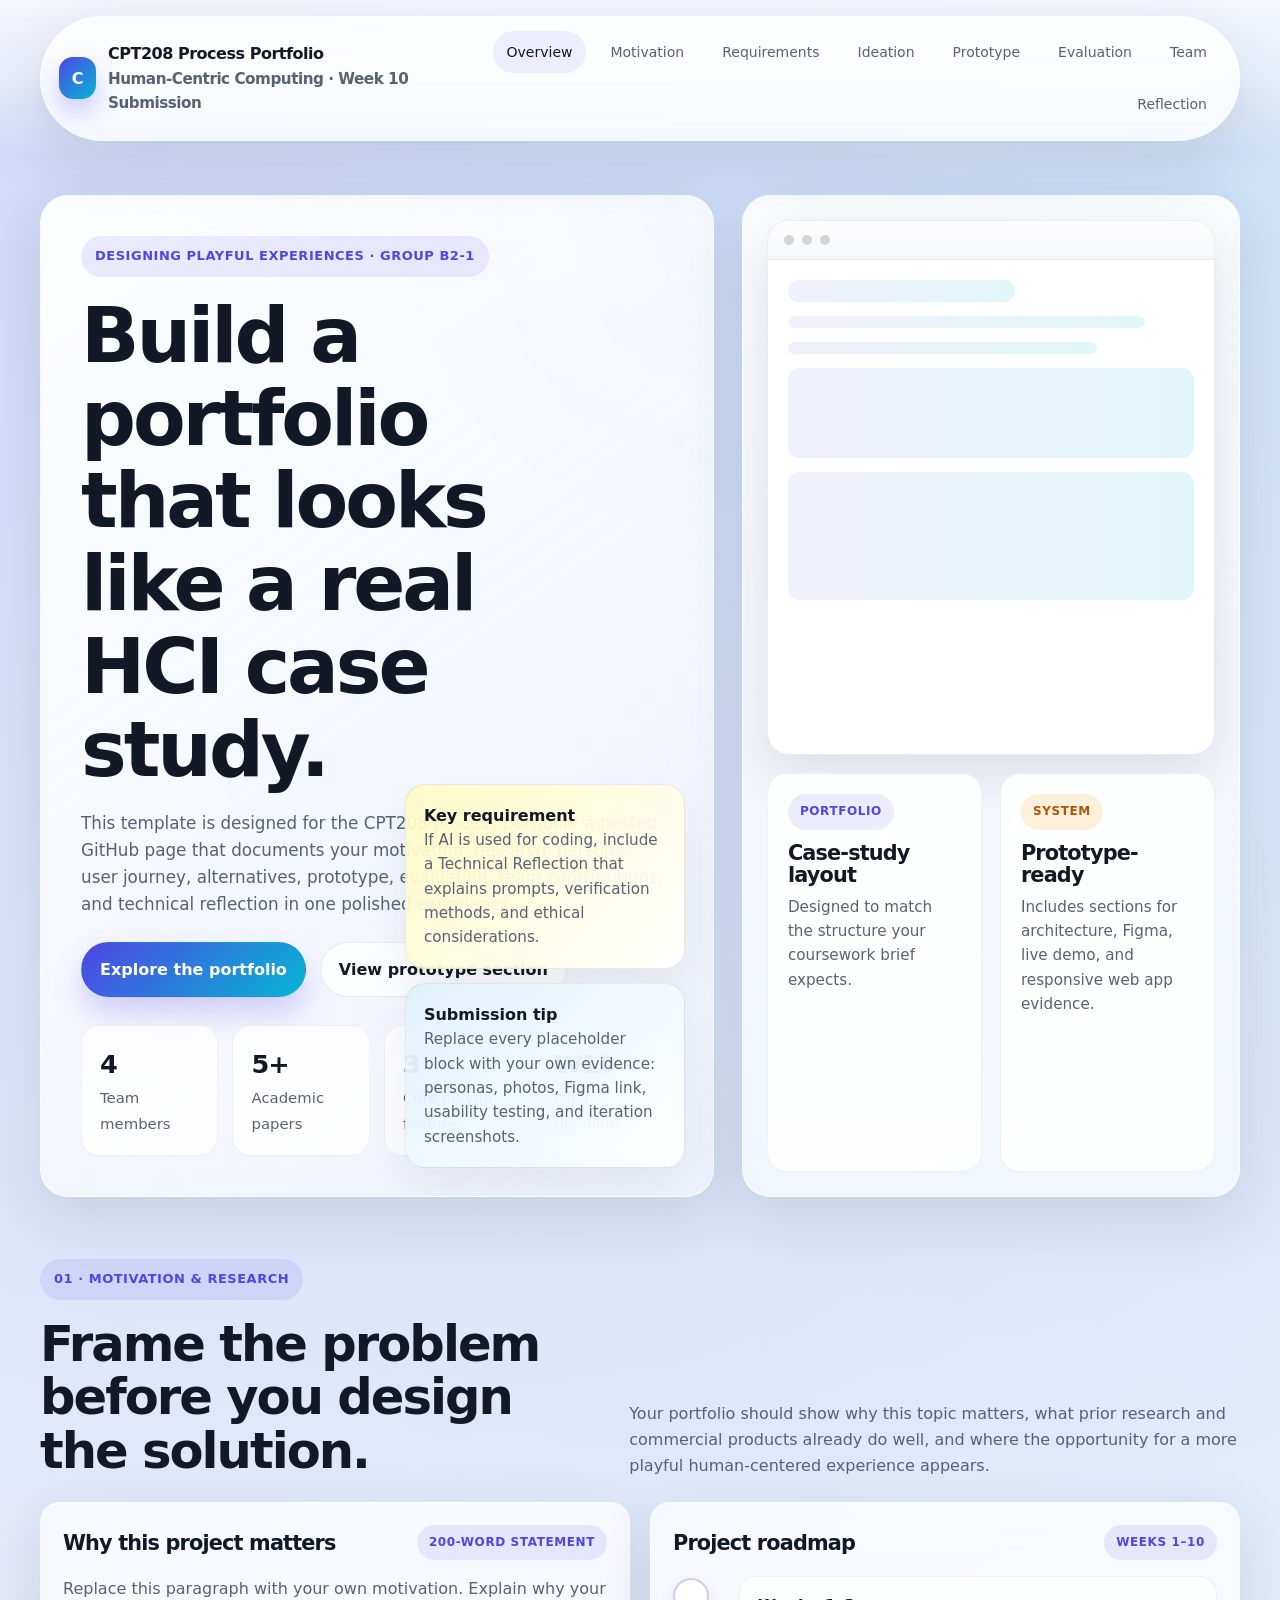
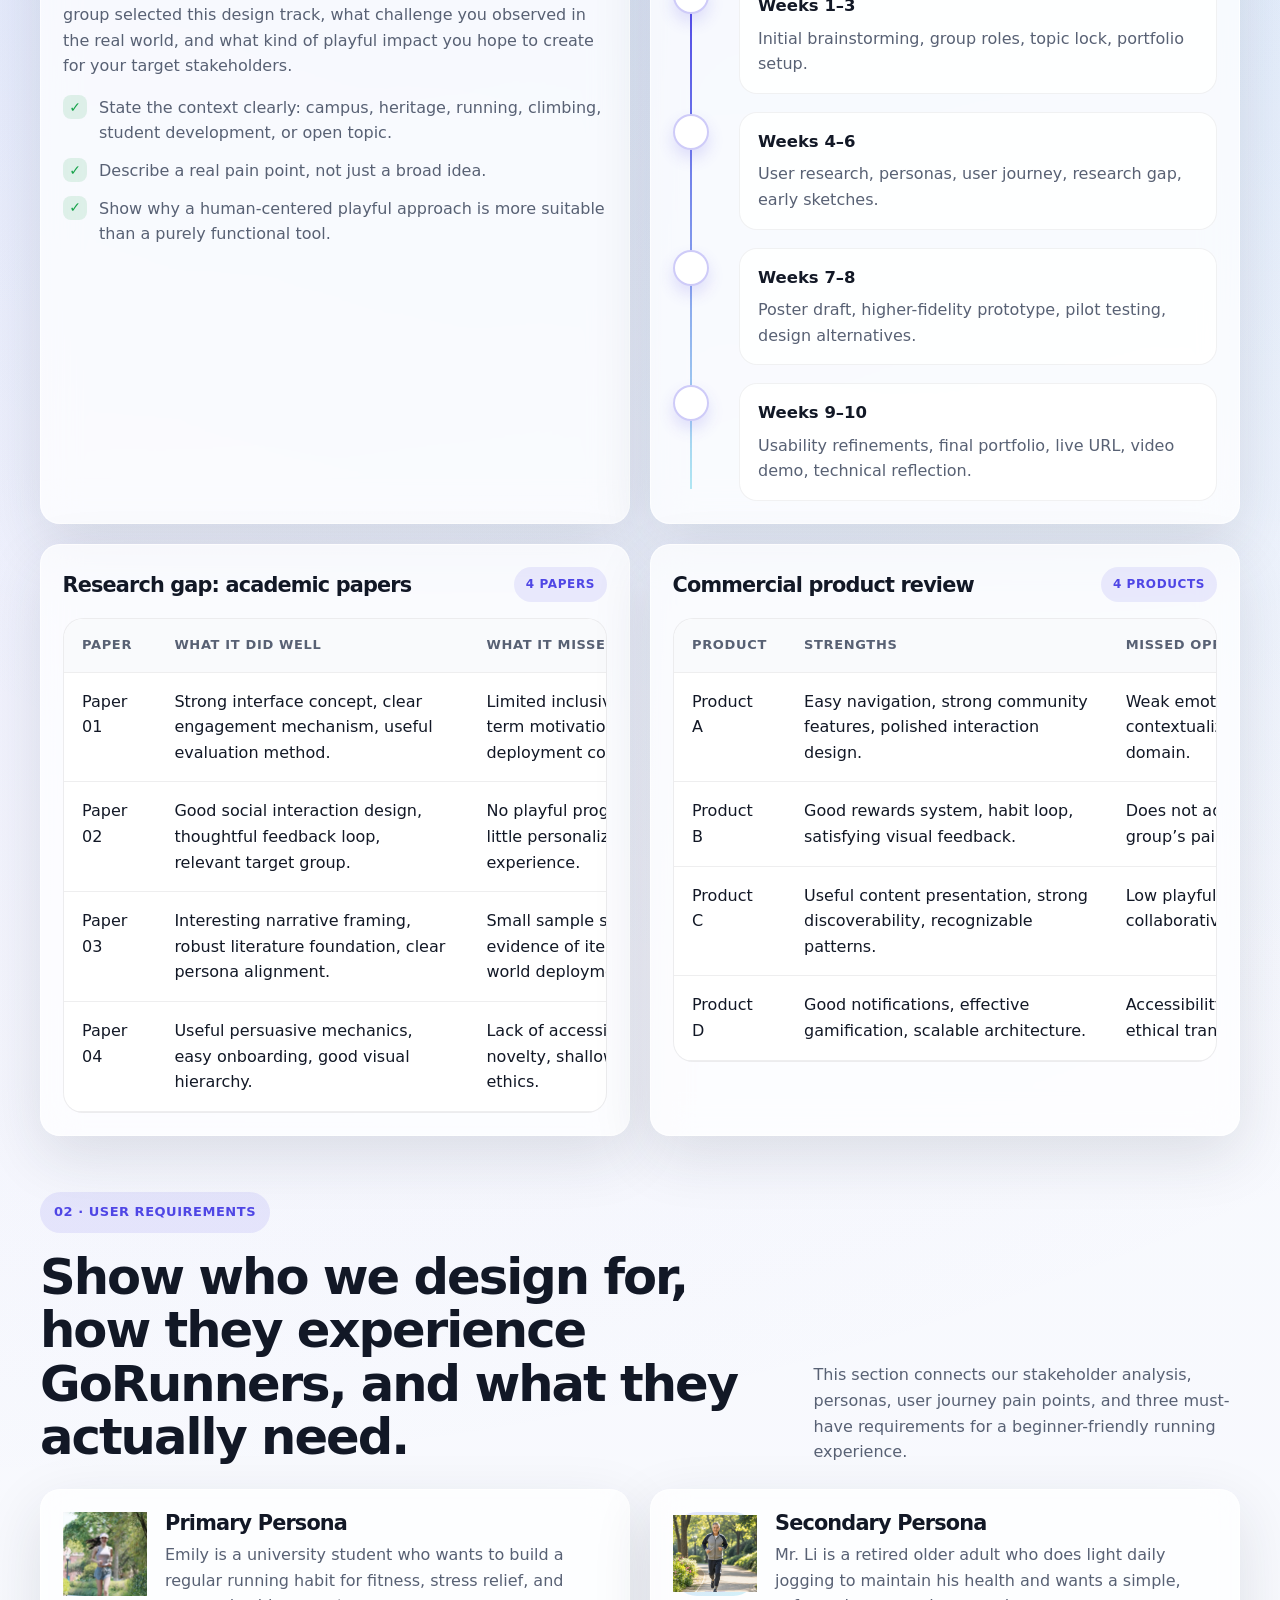
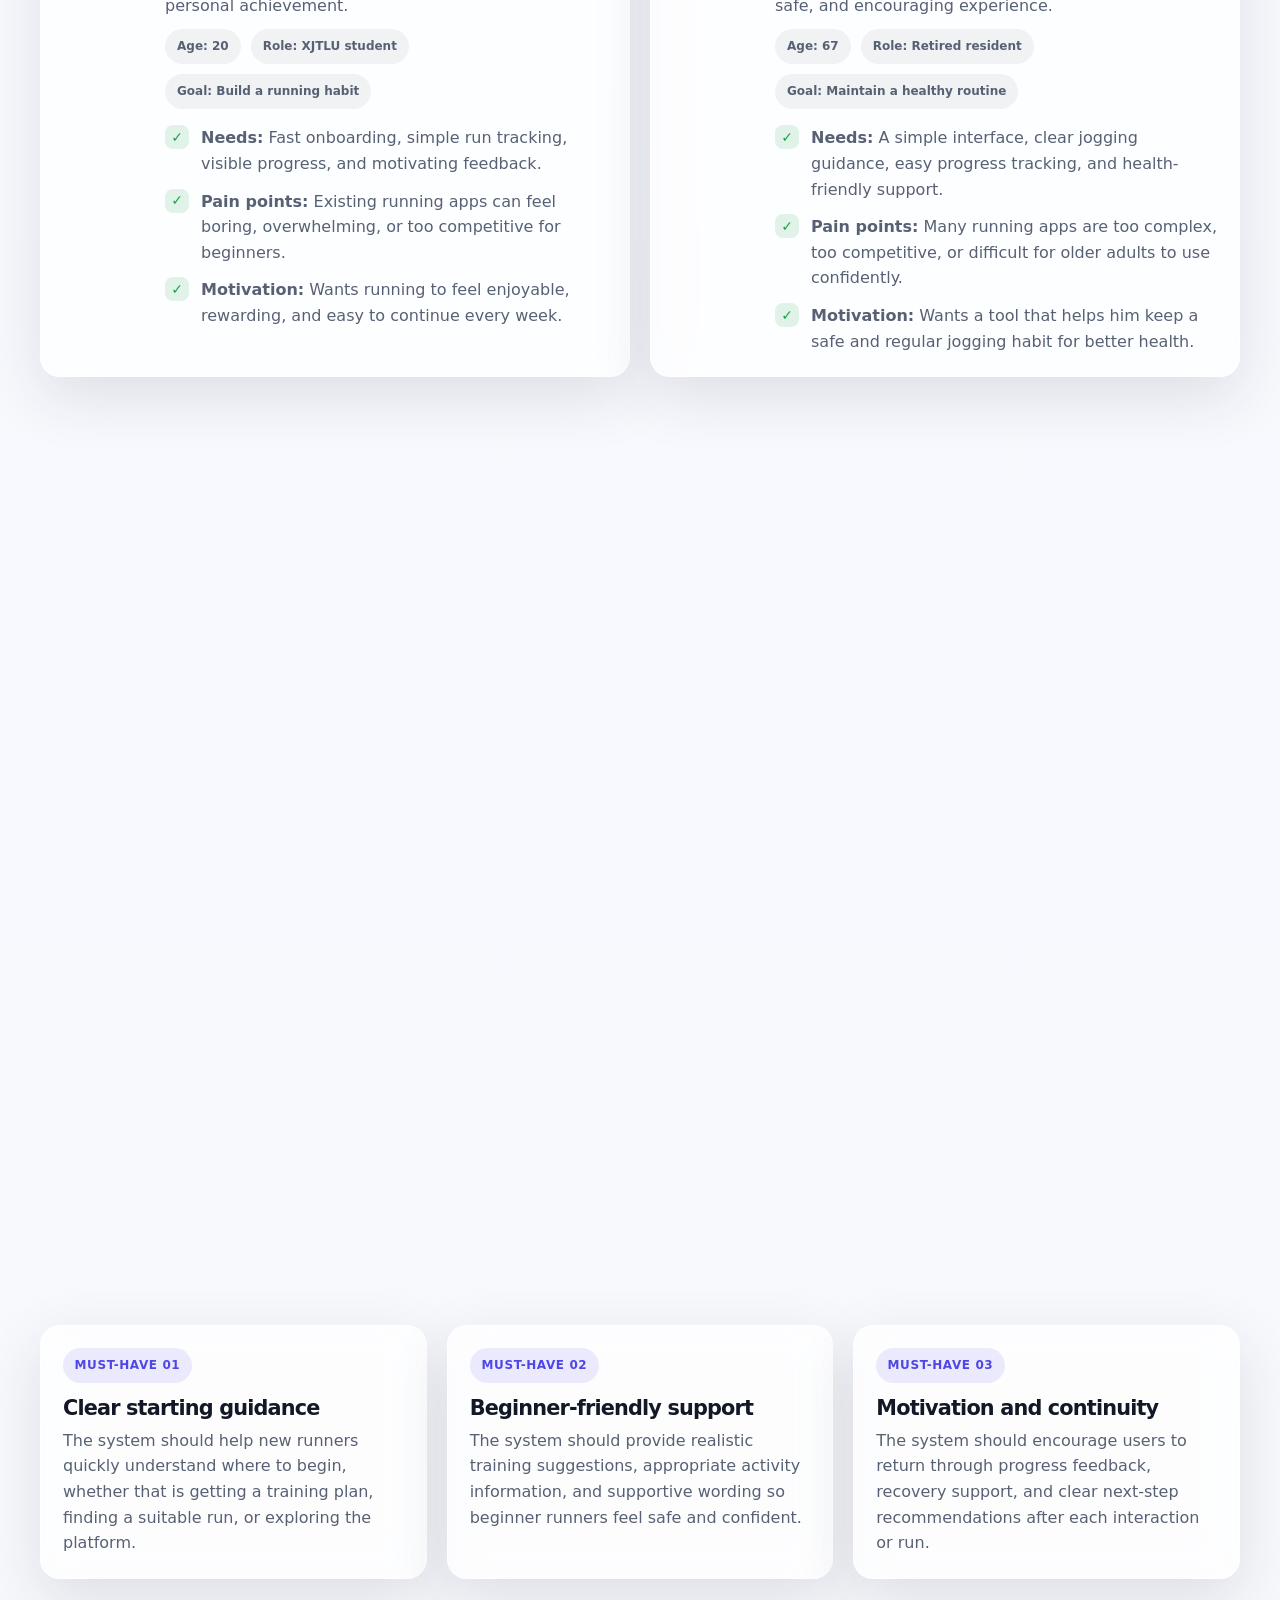
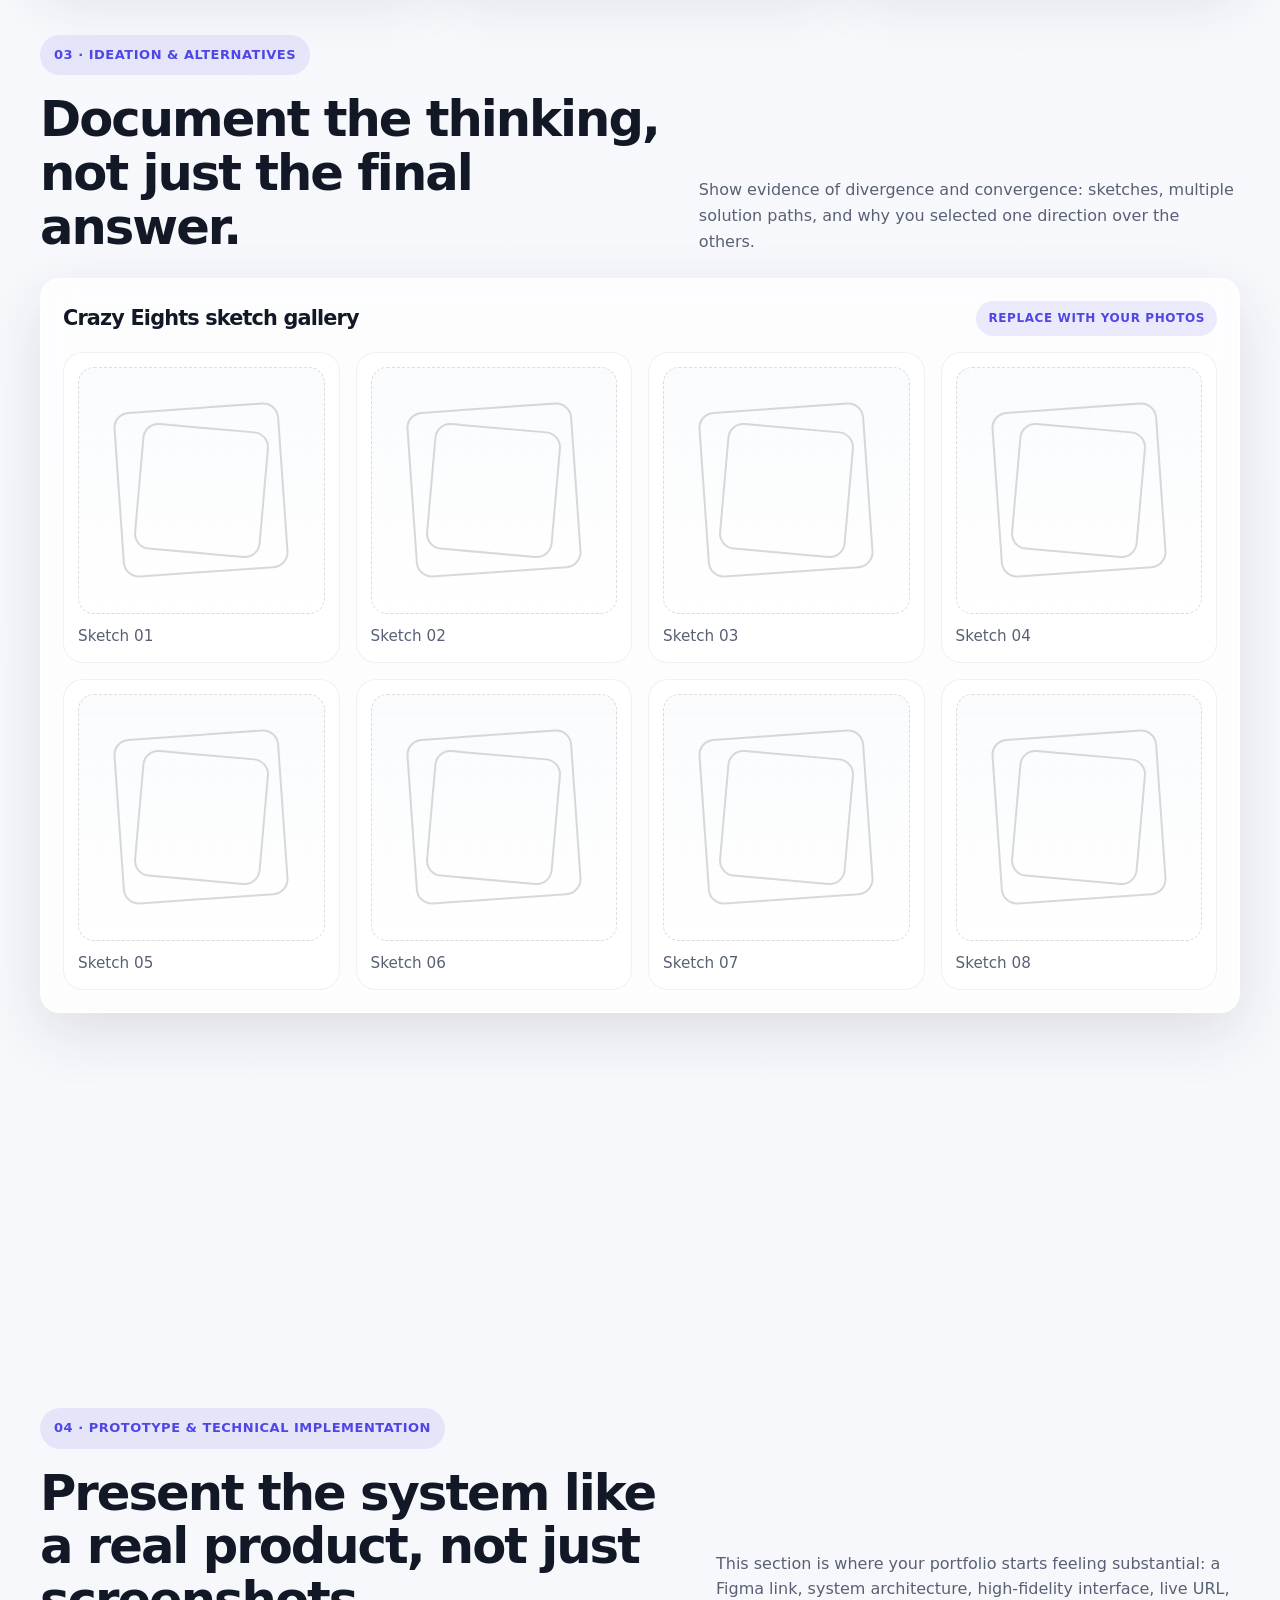
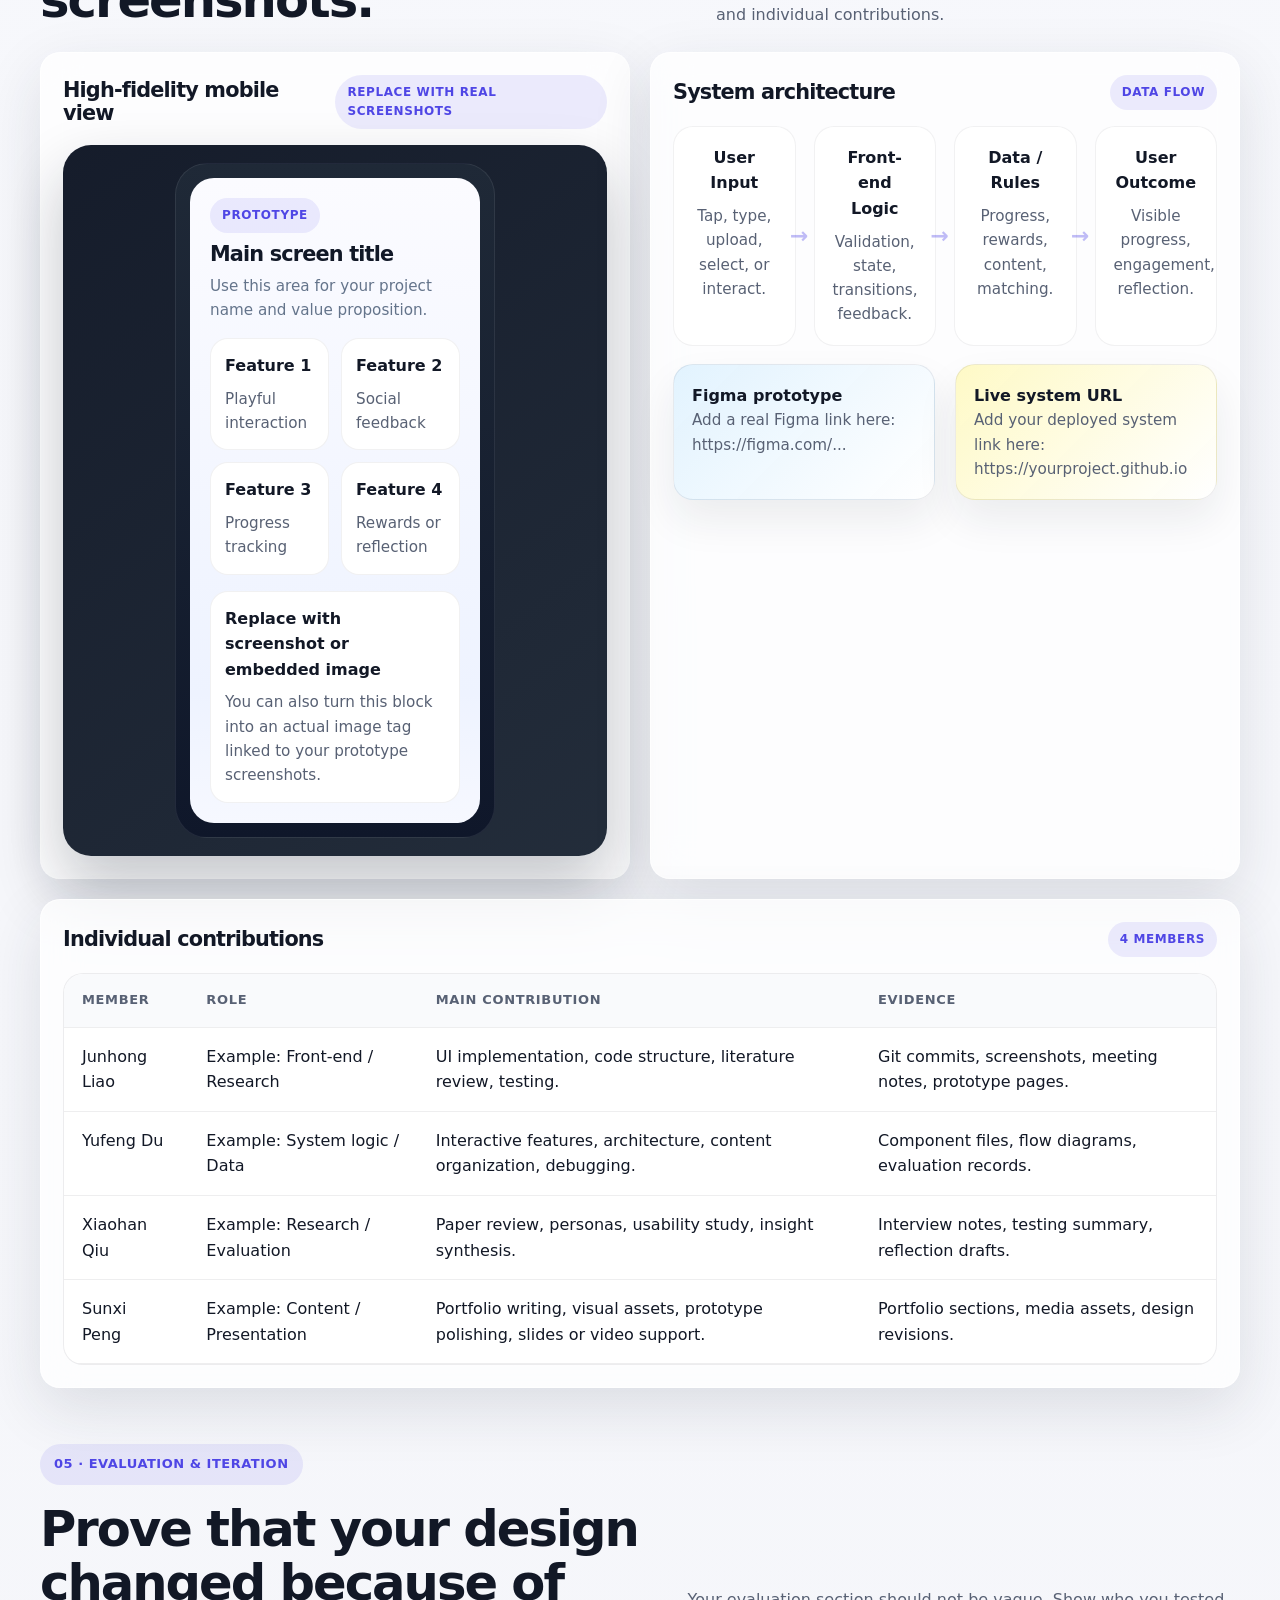
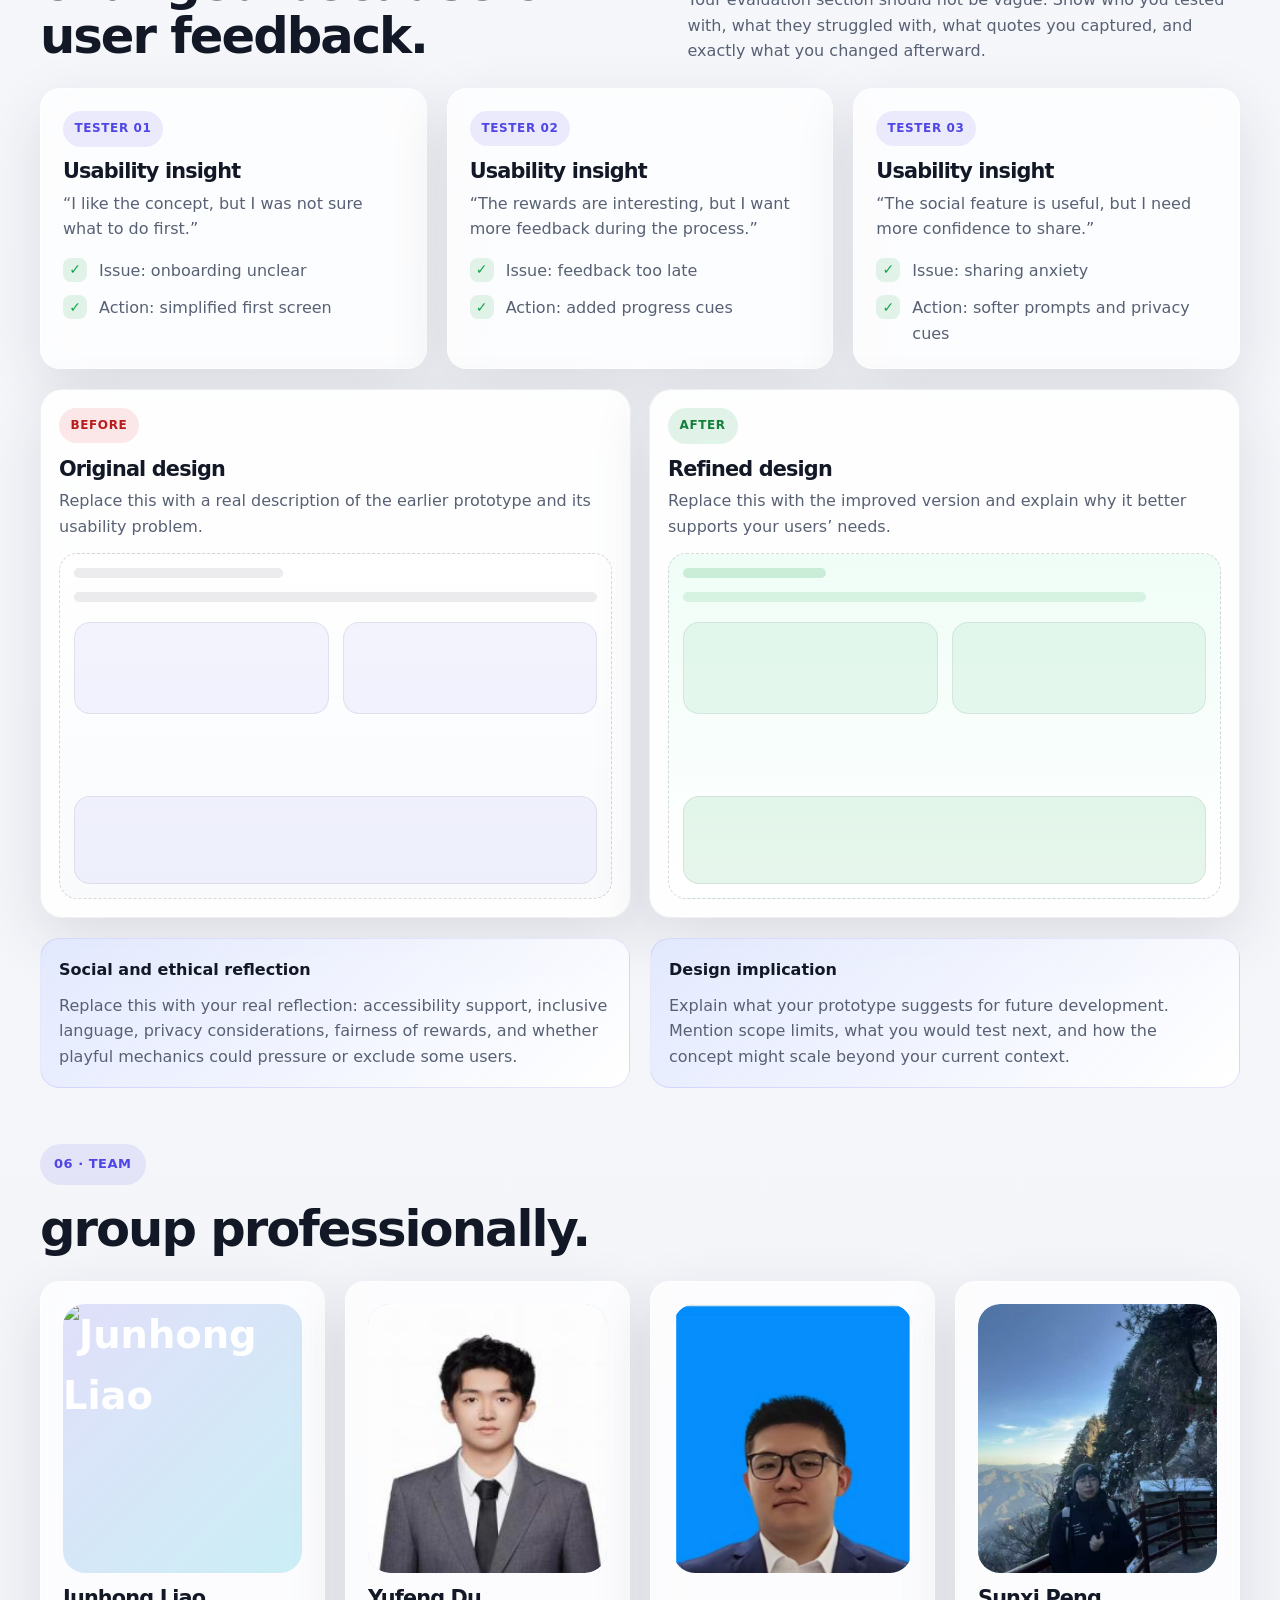
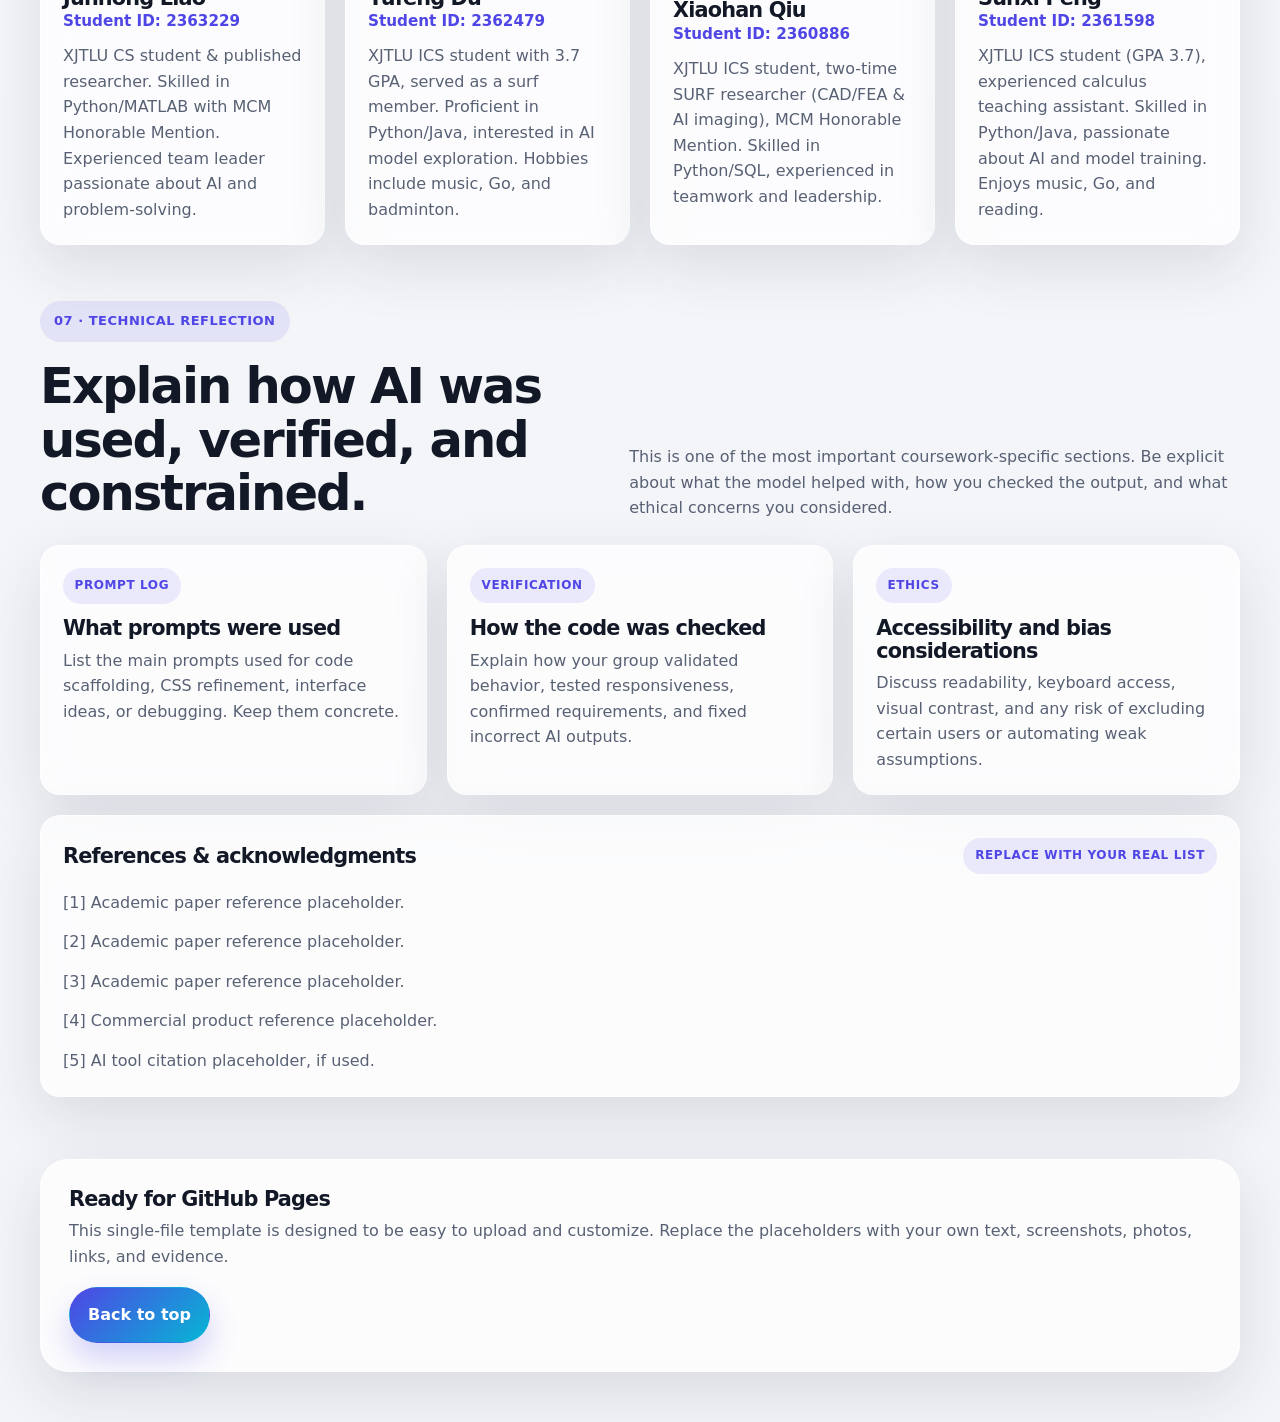
==== index.html @ 1cb2bfcc "Update index.html" ====
<!DOCTYPE html>
<html lang="en">
<head>
  <meta charset="UTF-8" />
  <meta name="viewport" content="width=device-width, initial-scale=1.0" />
  <title>CPT208 Process Portfolio</title>
  <style>
    :root {
      --bg: #f7f8fc;
      --surface: rgba(255,255,255,0.72);
      --surface-strong: rgba(255,255,255,0.92);
      --text: #121826;
      --muted: #586174;
      --line: rgba(18,24,38,0.08);
      --accent: #4f46e5;
      --accent-2: #06b6d4;
      --accent-3: #f59e0b;
      --good: #16a34a;
      --shadow: 0 20px 60px rgba(31,41,55,0.12);
      --radius-xl: 28px;
      --radius-lg: 20px;
      --radius-md: 16px;
      --max: 1200px;
    }

    * { box-sizing: border-box; }
    html { scroll-behavior: smooth; }
    body {
      margin: 0;
      font-family: Inter, ui-sans-serif, system-ui, -apple-system, BlinkMacSystemFont, "Segoe UI", sans-serif;
      color: var(--text);
      background:
        radial-gradient(circle at top left, rgba(79,70,229,0.16), transparent 28%),
        radial-gradient(circle at top right, rgba(6,182,212,0.13), transparent 24%),
        linear-gradient(180deg, #f8faff 0%, #f7f8fc 55%, #f3f4f8 100%);
      line-height: 1.6;
    }

    a { color: inherit; text-decoration: none; }
    img { max-width: 100%; display: block; }

    .container {
      width: min(var(--max), calc(100% - 32px));
      margin: 0 auto;
    }

    .glass {
      background: var(--surface);
      backdrop-filter: blur(18px);
      -webkit-backdrop-filter: blur(18px);
      border: 1px solid rgba(255,255,255,0.6);
      box-shadow: var(--shadow);
    }

    .nav-wrap {
      position: sticky;
      top: 0;
      z-index: 1000;
      padding: 16px 0;
      background: linear-gradient(180deg, rgba(247,248,252,0.92), rgba(247,248,252,0.6), transparent);
      backdrop-filter: blur(10px);
      -webkit-backdrop-filter: blur(10px);
    }

    .nav {
      display: flex;
      align-items: center;
      justify-content: space-between;
      gap: 24px;
      padding: 14px 18px;
      border-radius: 999px;
    }

    .brand {
      display: flex;
      align-items: center;
      gap: 12px;
      font-weight: 800;
      letter-spacing: -0.03em;
    }

    .brand-badge {
      width: 42px;
      height: 42px;
      border-radius: 14px;
      background: linear-gradient(135deg, var(--accent), var(--accent-2));
      color: white;
      display: grid;
      place-items: center;
      font-weight: 800;
      box-shadow: 0 12px 24px rgba(79,70,229,0.28);
    }

    .nav-links {
      display: flex;
      flex-wrap: wrap;
      gap: 10px;
      justify-content: flex-end;
    }

    .nav-links a {
      font-size: 14px;
      color: var(--muted);
      padding: 10px 14px;
      border-radius: 999px;
      transition: 0.25s ease;
    }

    .nav-links a:hover,
    .nav-links a.active {
      color: var(--text);
      background: rgba(79,70,229,0.08);
    }

    .hero {
      padding: 38px 0 34px;
    }

    .hero-grid {
      display: grid;
      grid-template-columns: 1.15fr 0.85fr;
      gap: 28px;
      align-items: stretch;
    }

    .hero-card, .hero-side {
      border-radius: var(--radius-xl);
      overflow: hidden;
      position: relative;
    }

    .hero-card {
      padding: 40px;
      min-height: 600px;
      background:
        linear-gradient(145deg, rgba(255,255,255,0.94), rgba(247,248,255,0.74)),
        radial-gradient(circle at top right, rgba(79,70,229,0.14), transparent 30%);
    }

    .eyebrow {
      display: inline-flex;
      align-items: center;
      gap: 10px;
      font-size: 13px;
      font-weight: 700;
      letter-spacing: 0.04em;
      text-transform: uppercase;
      color: var(--accent);
      padding: 10px 14px;
      border-radius: 999px;
      background: rgba(79,70,229,0.1);
      margin-bottom: 18px;
    }

    h1, h2, h3, h4 { line-height: 1.08; letter-spacing: -0.04em; margin: 0; }
    h1 { font-size: clamp(2.9rem, 6vw, 5.1rem); max-width: 10ch; }
    h2 { font-size: clamp(2rem, 4vw, 3.1rem); }
    h3 { font-size: 1.3rem; }
    p { margin: 0; color: var(--muted); }

    .hero-sub {
      margin-top: 18px;
      max-width: 60ch;
      font-size: 1.05rem;
    }

    .hero-actions {
      margin-top: 24px;
      display: flex;
      flex-wrap: wrap;
      gap: 14px;
    }

    .btn {
      display: inline-flex;
      align-items: center;
      justify-content: center;
      gap: 10px;
      padding: 14px 18px;
      border-radius: 999px;
      font-weight: 700;
      transition: transform .25s ease, box-shadow .25s ease, background .25s ease;
      border: 1px solid transparent;
    }

    .btn-primary {
      color: white;
      background: linear-gradient(135deg, var(--accent), var(--accent-2));
      box-shadow: 0 16px 30px rgba(79,70,229,0.24);
    }

    .btn-secondary {
      color: var(--text);
      background: rgba(255,255,255,0.72);
      border-color: rgba(18,24,38,0.08);
    }

    .btn:hover { transform: translateY(-2px); }

    .hero-stats {
      margin-top: 28px;
      display: grid;
      grid-template-columns: repeat(4, minmax(0, 1fr));
      gap: 14px;
    }

    .stat {
      padding: 18px;
      border-radius: 18px;
      background: rgba(255,255,255,0.82);
      border: 1px solid rgba(18,24,38,0.06);
    }

    .stat strong {
      display: block;
      font-size: 1.6rem;
      color: var(--text);
      letter-spacing: -0.04em;
    }

    .stat span {
      color: var(--muted);
      font-size: 0.93rem;
    }

    .floating-notes {
      position: absolute;
      inset: auto 28px 28px auto;
      display: grid;
      gap: 14px;
      width: min(280px, 52%);
    }

    .note {
      padding: 18px;
      border-radius: 20px;
      border: 1px solid rgba(18,24,38,0.08);
      background: rgba(255,255,255,0.92);
      box-shadow: 0 20px 40px rgba(31,41,55,0.08);
    }

    .note.kpi { background: linear-gradient(135deg, rgba(254,249,195,0.95), rgba(255,255,255,0.96)); }
    .note.ai { background: linear-gradient(135deg, rgba(224,242,254,0.95), rgba(255,255,255,0.96)); }

    .hero-side {
      padding: 24px;
      display: grid;
      gap: 18px;
      background: linear-gradient(180deg, rgba(255,255,255,0.88), rgba(255,255,255,0.64));
    }

    .mock-window {
      border-radius: 22px;
      border: 1px solid rgba(18,24,38,0.08);
      background: white;
      box-shadow: 0 20px 50px rgba(31,41,55,0.12);
      overflow: hidden;
    }

    .mock-top {
      display: flex;
      align-items: center;
      gap: 8px;
      padding: 14px 16px;
      border-bottom: 1px solid var(--line);
      background: linear-gradient(180deg, #fefefe, #f6f7fb);
    }

    .dot {
      width: 10px;
      height: 10px;
      border-radius: 50%;
      background: #d1d5db;
    }

    .mock-body {
      padding: 20px;
      display: grid;
      gap: 14px;
    }

    .skeleton-title,
    .skeleton-line,
    .skeleton-box {
      background: linear-gradient(90deg, rgba(79,70,229,0.08), rgba(6,182,212,0.12), rgba(79,70,229,0.08));
      background-size: 200% 100%;
      animation: shimmer 3.2s linear infinite;
      border-radius: 12px;
    }

    .skeleton-title { height: 22px; width: 56%; }
    .skeleton-line { height: 12px; }
    .skeleton-box { height: 90px; }

    @keyframes shimmer {
      0% { background-position: 200% 0; }
      100% { background-position: -200% 0; }
    }

    .hero-mini-grid {
      display: grid;
      grid-template-columns: repeat(2, 1fr);
      gap: 18px;
    }

    .mini-panel {
      padding: 20px;
      border-radius: 20px;
      background: rgba(255,255,255,0.9);
      border: 1px solid rgba(18,24,38,0.06);
    }

    section {
      padding: 28px 0;
    }

    .section-head {
      display: flex;
      align-items: end;
      justify-content: space-between;
      gap: 18px;
      margin-bottom: 24px;
    }

    .section-head p { max-width: 60ch; }

    .grid-2, .grid-3, .grid-4 {
      display: grid;
      gap: 20px;
    }

    .grid-2 { grid-template-columns: repeat(2, minmax(0, 1fr)); }
    .grid-3 { grid-template-columns: repeat(3, minmax(0, 1fr)); }
    .grid-4 { grid-template-columns: repeat(4, minmax(0, 1fr)); }

    .card {
      padding: 22px;
      border-radius: var(--radius-lg);
      border: 1px solid rgba(255,255,255,0.68);
      min-height: 100%;
      transition: transform .25s ease, box-shadow .25s ease;
    }

    .card:hover { transform: translateY(-4px); box-shadow: 0 24px 50px rgba(31,41,55,0.12); }

    .card-top {
      display: flex;
      align-items: center;
      justify-content: space-between;
      gap: 12px;
      margin-bottom: 16px;
    }

    .chip {
      display: inline-flex;
      align-items: center;
      gap: 8px;
      padding: 8px 12px;
      border-radius: 999px;
      background: rgba(79,70,229,0.1);
      color: var(--accent);
      font-size: 12px;
      font-weight: 800;
      text-transform: uppercase;
      letter-spacing: 0.05em;
    }

    .list {
      display: grid;
      gap: 12px;
      padding: 0;
      margin: 16px 0 0;
      list-style: none;
    }

    .list li {
      display: grid;
      grid-template-columns: 24px 1fr;
      gap: 12px;
      align-items: start;
      color: var(--muted);
    }

    .check {
      width: 24px;
      height: 24px;
      border-radius: 8px;
      display: grid;
      place-items: center;
      background: rgba(22,163,74,0.12);
      color: var(--good);
      font-weight: 900;
      font-size: 14px;
    }

    .timeline {
      position: relative;
      display: grid;
      gap: 18px;
    }

    .timeline::before {
      content: "";
      position: absolute;
      left: 17px;
      top: 12px;
      bottom: 12px;
      width: 2px;
      background: linear-gradient(180deg, var(--accent), rgba(6,182,212,0.3));
    }

    .timeline-item {
      position: relative;
      display: grid;
      grid-template-columns: 48px 1fr;
      gap: 18px;
      align-items: start;
    }

    .timeline-dot {
      width: 36px;
      height: 36px;
      margin-top: 2px;
      border-radius: 50%;
      background: white;
      border: 2px solid rgba(79,70,229,0.28);
      box-shadow: 0 8px 16px rgba(79,70,229,0.16);
    }

    .phase {
      padding: 16px 18px;
      border-radius: 18px;
      background: rgba(255,255,255,0.85);
      border: 1px solid rgba(18,24,38,0.06);
    }

    .phase strong {
      display: block;
      margin-bottom: 6px;
      font-size: 1.03rem;
    }

    .comparison-table {
      overflow: auto;
      border-radius: 20px;
      border: 1px solid rgba(18,24,38,0.08);
      background: rgba(255,255,255,0.84);
    }

    table {
      width: 100%;
      border-collapse: collapse;
      min-width: 720px;
    }

    th, td {
      padding: 16px 18px;
      text-align: left;
      border-bottom: 1px solid rgba(18,24,38,0.07);
      vertical-align: top;
    }

    th {
      font-size: 13px;
      text-transform: uppercase;
      letter-spacing: 0.05em;
      color: var(--muted);
      background: rgba(248,250,252,0.85);
    }

    .persona {
      display: grid;
      grid-template-columns: 84px 1fr;
      gap: 18px;
      align-items: start;
    }

    .avatar {
      width: 84px;
      height: 84px;
      border-radius: 24px;
      background: linear-gradient(135deg, rgba(79,70,229,0.14), rgba(6,182,212,0.18));
      display: grid;
      place-items: center;
      font-size: 1.8rem;
      font-weight: 800;
      color: var(--accent);
    }

    .persona-meta {
      display: flex;
      flex-wrap: wrap;
      gap: 10px;
      margin-top: 10px;
    }

    .tag {
      padding: 8px 12px;
      border-radius: 999px;
      font-size: 12px;
      font-weight: 700;
      color: var(--muted);
      background: rgba(18,24,38,0.05);
    }

    .journey {
      display: grid;
      grid-template-columns: repeat(5, minmax(0, 1fr));
      gap: 16px;
    }

    .journey-step {
      position: relative;
      padding: 18px;
      border-radius: 20px;
      background: rgba(255,255,255,0.9);
      border: 1px solid rgba(18,24,38,0.06);
      min-height: 200px;
    }

    .journey-step::after {
      content: "→";
      position: absolute;
      top: 18px;
      right: -12px;
      color: rgba(79,70,229,0.32);
      font-size: 26px;
      font-weight: 900;
    }

    .journey-step:last-child::after { display: none; }

    .pain {
      margin-top: 12px;
      padding: 12px;
      border-radius: 14px;
      background: rgba(245,158,11,0.1);
      color: #9a6700;
      font-size: 0.93rem;
    }

    .gallery {
      display: grid;
      grid-template-columns: repeat(4, minmax(0, 1fr));
      gap: 16px;
    }

    .gallery-card {
      padding: 14px;
      border-radius: 20px;
      background: rgba(255,255,255,0.92);
      border: 1px solid rgba(18,24,38,0.06);
      overflow: hidden;
    }

    .sketch {
      aspect-ratio: 1 / 1;
      border-radius: 16px;
      background:
        linear-gradient(180deg, rgba(248,250,252,0.75), rgba(255,255,255,0.92)),
        repeating-linear-gradient(0deg, transparent 0 18px, rgba(18,24,38,0.03) 18px 19px),
        repeating-linear-gradient(90deg, transparent 0 18px, rgba(18,24,38,0.03) 18px 19px);
      border: 1px dashed rgba(18,24,38,0.14);
      position: relative;
      overflow: hidden;
    }

    .sketch::before, .sketch::after {
      content: "";
      position: absolute;
      inset: 16% 16%;
      border: 2px solid rgba(18,24,38,0.16);
      border-radius: 16px;
      transform: rotate(-4deg);
    }

    .sketch::after {
      inset: 24% 24%;
      transform: rotate(5deg);
    }

    .proto-frame {
      border-radius: 28px;
      padding: 18px;
      background: linear-gradient(145deg, rgba(17,24,39,0.98), rgba(31,41,55,0.98));
      box-shadow: 0 28px 60px rgba(17,24,39,0.24);
    }

    .phone {
      width: min(320px, 100%);
      margin: 0 auto;
      border-radius: 32px;
      padding: 14px;
      background: linear-gradient(180deg, #1f2937, #0f172a);
      border: 1px solid rgba(255,255,255,0.08);
    }

    .phone-screen {
      min-height: 560px;
      border-radius: 24px;
      padding: 20px;
      background: linear-gradient(180deg, #fbfbff, #eef3ff 80%, #f6f8ff);
      display: grid;
      gap: 16px;
    }

    .feature-grid {
      display: grid;
      grid-template-columns: repeat(2, 1fr);
      gap: 12px;
    }

    .feature-block {
      padding: 14px;
      border-radius: 18px;
      background: white;
      border: 1px solid rgba(18,24,38,0.06);
      min-height: 100px;
    }

    .architecture {
      display: grid;
      grid-template-columns: repeat(4, minmax(0, 1fr));
      gap: 18px;
      align-items: stretch;
    }

    .arch-node {
      padding: 18px;
      border-radius: 20px;
      background: rgba(255,255,255,0.9);
      border: 1px solid rgba(18,24,38,0.06);
      position: relative;
      text-align: center;
    }

    .arch-node:not(:last-child)::after {
      content: "→";
      position: absolute;
      top: 50%;
      right: -14px;
      transform: translateY(-50%);
      font-size: 22px;
      color: rgba(79,70,229,0.36);
      font-weight: 900;
    }

    .quote {
      padding: 18px;
      border-radius: 20px;
      background: linear-gradient(135deg, rgba(224,231,255,0.85), rgba(255,255,255,0.95));
      border: 1px solid rgba(79,70,229,0.12);
    }

    .before-after {
      display: grid;
      grid-template-columns: repeat(2, minmax(0, 1fr));
      gap: 18px;
    }

    .ba-panel {
      padding: 18px;
      border-radius: 22px;
      background: rgba(255,255,255,0.9);
      border: 1px solid rgba(18,24,38,0.06);
    }

    .wire {
      aspect-ratio: 16 / 10;
      border-radius: 18px;
      border: 1px dashed rgba(18,24,38,0.16);
      background: linear-gradient(180deg, rgba(255,255,255,0.85), rgba(248,250,252,0.98));
      position: relative;
      overflow: hidden;
      margin-top: 14px;
    }

    .wire .bar { position: absolute; left: 14px; right: 14px; height: 10px; border-radius: 999px; background: rgba(18,24,38,0.08); }
    .wire .bar:nth-child(1) { top: 14px; width: 38%; }
    .wire .bar:nth-child(2) { top: 38px; width: calc(100% - 28px); }
    .wire .box { position: absolute; border-radius: 16px; border: 1px solid rgba(18,24,38,0.08); background: rgba(79,70,229,0.06); }
    .wire .box.a { left: 14px; top: 68px; width: calc(50% - 21px); height: 92px; }
    .wire .box.b { right: 14px; top: 68px; width: calc(50% - 21px); height: 92px; }
    .wire .box.c { left: 14px; right: 14px; bottom: 14px; height: 88px; }

    .team-card {
      display: grid;
      gap: 14px;
    }

    .team-photo {
      aspect-ratio: 4 / 4.5;
      border-radius: 22px;
      overflow: hidden;
      background: linear-gradient(135deg, rgba(79,70,229,0.16), rgba(6,182,212,0.2));
      display: grid;
      place-items: center;
      font-size: 2.4rem;
      font-weight: 800;
      color: white;
    }

    .role {
      font-weight: 700;
      color: var(--accent);
      font-size: 0.95rem;
    }

    .footer {
      padding: 34px 0 50px;
    }

    .footer-card {
      padding: 28px;
      border-radius: 28px;
      display: flex;
      justify-content: space-between;
      gap: 18px;
      align-items: center;
      flex-wrap: wrap;
    }

    .refs {
      display: grid;
      gap: 14px;
    }

    .muted { color: var(--muted); }
    .small { font-size: 0.95rem; }

    .reveal {
      opacity: 0;
      transform: translateY(24px);
      transition: opacity .7s ease, transform .7s ease;
    }

    .reveal.visible {
      opacity: 1;
      transform: translateY(0);
    }

    @media (max-width: 1100px) {
      .hero-grid,
      .grid-4,
      .gallery,
      .journey,
      .architecture {
        grid-template-columns: repeat(2, minmax(0, 1fr));
      }

      .hero-card { min-height: auto; }
      .floating-notes { position: static; width: 100%; margin-top: 22px; }
    }

    @media (max-width: 900px) {
      .nav { border-radius: 28px; }
      .nav, .section-head, .hero-grid, .grid-2, .grid-3, .grid-4, .hero-mini-grid,
      .before-after, .architecture, .journey, .gallery {
        grid-template-columns: 1fr;
      }

      .nav {
        display: grid;
        gap: 14px;
      }

      .nav-links { justify-content: flex-start; }
      .hero-card, .hero-side { padding: 22px; }
      .hero-stats { grid-template-columns: repeat(2, minmax(0, 1fr)); }
      .section-head { align-items: start; }
      .persona { grid-template-columns: 1fr; }
      .journey-step::after, .arch-node::after { display: none !important; }
    }

    @media (max-width: 640px) {
      .container { width: min(var(--max), calc(100% - 20px)); }
      .hero-card { padding: 20px; }
      .hero-stats { grid-template-columns: 1fr; }
      h1 { max-width: 100%; }
      .btn { width: 100%; }
    }
  </style>
</head>
<body>
  <div class="nav-wrap">
    <div class="container">
      <nav class="nav glass">
        <div class="brand">
          <div class="brand-badge">C</div>
          <div>
            <div>CPT208 Process Portfolio</div>
            <div class="muted small">Human-Centric Computing · Week 10 Submission</div>
          </div>
        </div>
        <div class="nav-links">
          <a href="#overview">Overview</a>
          <a href="#motivation">Motivation</a>
          <a href="#requirements">Requirements</a>
          <a href="#ideation">Ideation</a>
          <a href="#prototype">Prototype</a>
          <a href="#evaluation">Evaluation</a>
          <a href="#team">Team</a>
          <a href="#reflection">Reflection</a>
        </div>
      </nav>
    </div>
  </div>

  <main>
    <section class="hero" id="overview">
      <div class="container hero-grid">
        <div class="hero-card glass reveal">
          <div class="eyebrow">Designing Playful Experiences · Group B2-1</div>
          <h1>Build a portfolio that looks like a real HCI case study.</h1>
          <p class="hero-sub">
            This template is designed for the CPT208 process portfolio: a hosted GitHub page that documents your motivation, research, personas, user journey, alternatives, prototype, evaluation, team contributions, and technical reflection in one polished experience.
          </p>
          <div class="hero-actions">
            <a class="btn btn-primary" href="#motivation">Explore the portfolio</a>
            <a class="btn btn-secondary" href="#prototype">View prototype section</a>
          </div>

          <div class="hero-stats">
            <div class="stat">
              <strong>4</strong>
              <span>Team members</span>
            </div>
            <div class="stat">
              <strong>5+</strong>
              <span>Academic papers</span>
            </div>
            <div class="stat">
              <strong>3</strong>
              <span>Core playful features</span>
            </div>
            <div class="stat">
              <strong>W10</strong>
              <span>Final deadline</span>
            </div>
          </div>

          <div class="floating-notes">
            <div class="note kpi">
              <strong>Key requirement</strong>
              <p class="small">If AI is used for coding, include a Technical Reflection that explains prompts, verification methods, and ethical considerations.</p>
            </div>
            <div class="note ai">
              <strong>Submission tip</strong>
              <p class="small">Replace every placeholder block with your own evidence: personas, photos, Figma link, usability testing, and iteration screenshots.</p>
            </div>
          </div>
        </div>

        <aside class="hero-side glass reveal">
          <div class="mock-window">
            <div class="mock-top">
              <div class="dot"></div><div class="dot"></div><div class="dot"></div>
            </div>
            <div class="mock-body">
              <div class="skeleton-title"></div>
              <div class="skeleton-line" style="width: 88%"></div>
              <div class="skeleton-line" style="width: 76%"></div>
              <div class="skeleton-box"></div>
              <div class="skeleton-box" style="height: 128px"></div>
            </div>
          </div>
          <div class="hero-mini-grid">
            <div class="mini-panel">
              <div class="chip">Portfolio</div>
              <h3 style="margin-top: 12px;">Case-study layout</h3>
              <p class="small" style="margin-top: 8px;">Designed to match the structure your coursework brief expects.</p>
            </div>
            <div class="mini-panel">
              <div class="chip" style="background: rgba(245,158,11,0.14); color: #b45309;">System</div>
              <h3 style="margin-top: 12px;">Prototype-ready</h3>
              <p class="small" style="margin-top: 8px;">Includes sections for architecture, Figma, live demo, and responsive web app evidence.</p>
            </div>
          </div>
        </aside>
      </div>
    </section>

    <section id="motivation">
      <div class="container">
        <div class="section-head reveal">
          <div>
            <div class="eyebrow">01 · Motivation & Research</div>
            <h2>Frame the problem before you design the solution.</h2>
          </div>
          <p>
            Your portfolio should show why this topic matters, what prior research and commercial products already do well, and where the opportunity for a more playful human-centered experience appears.
          </p>
        </div>

        <div class="grid-2">
          <article class="card glass reveal">
            <div class="card-top">
              <h3>Why this project matters</h3>
              <span class="chip">200-word statement</span>
            </div>
            <p>
              Replace this paragraph with your own motivation. Explain why your group selected this design track, what challenge you observed in the real world, and what kind of playful impact you hope to create for your target stakeholders.
            </p>
            <ul class="list">
              <li><span class="check">✓</span><span>State the context clearly: campus, heritage, running, climbing, student development, or open topic.</span></li>
              <li><span class="check">✓</span><span>Describe a real pain point, not just a broad idea.</span></li>
              <li><span class="check">✓</span><span>Show why a human-centered playful approach is more suitable than a purely functional tool.</span></li>
            </ul>
          </article>

          <article class="card glass reveal">
            <div class="card-top">
              <h3>Project roadmap</h3>
              <span class="chip">Weeks 1–10</span>
            </div>
            <div class="timeline">
              <div class="timeline-item">
                <div class="timeline-dot"></div>
                <div class="phase"><strong>Weeks 1–3</strong><span class="muted">Initial brainstorming, group roles, topic lock, portfolio setup.</span></div>
              </div>
              <div class="timeline-item">
                <div class="timeline-dot"></div>
                <div class="phase"><strong>Weeks 4–6</strong><span class="muted">User research, personas, user journey, research gap, early sketches.</span></div>
              </div>
              <div class="timeline-item">
                <div class="timeline-dot"></div>
                <div class="phase"><strong>Weeks 7–8</strong><span class="muted">Poster draft, higher-fidelity prototype, pilot testing, design alternatives.</span></div>
              </div>
              <div class="timeline-item">
                <div class="timeline-dot"></div>
                <div class="phase"><strong>Weeks 9–10</strong><span class="muted">Usability refinements, final portfolio, live URL, video demo, technical reflection.</span></div>
              </div>
            </div>
          </article>
        </div>

        <div class="grid-2" style="margin-top: 20px;">
          <article class="card glass reveal">
            <div class="card-top">
              <h3>Research gap: academic papers</h3>
              <span class="chip">4 papers</span>
            </div>
            <div class="comparison-table">
              <table>
                <thead>
                  <tr>
                    <th>Paper</th>
                    <th>What it did well</th>
                    <th>What it missed</th>
                  </tr>
                </thead>
                <tbody>
                  <tr>
                    <td>Paper 01</td>
                    <td>Strong interface concept, clear engagement mechanism, useful evaluation method.</td>
                    <td>Limited inclusivity, weak long-term motivation, unclear deployment context.</td>
                  </tr>
                  <tr>
                    <td>Paper 02</td>
                    <td>Good social interaction design, thoughtful feedback loop, relevant target group.</td>
                    <td>No playful progression system, little personalization, weak mobile experience.</td>
                  </tr>
                  <tr>
                    <td>Paper 03</td>
                    <td>Interesting narrative framing, robust literature foundation, clear persona alignment.</td>
                    <td>Small sample size, limited evidence of iteration, no real-world deployment.</td>
                  </tr>
                  <tr>
                    <td>Paper 04</td>
                    <td>Useful persuasive mechanics, easy onboarding, good visual hierarchy.</td>
                    <td>Lack of accessibility detail, low novelty, shallow reflection on ethics.</td>
                  </tr>
                </tbody>
              </table>
            </div>
          </article>

          <article class="card glass reveal">
            <div class="card-top">
              <h3>Commercial product review</h3>
              <span class="chip">4 products</span>
            </div>
            <div class="comparison-table">
              <table>
                <thead>
                  <tr>
                    <th>Product</th>
                    <th>Strengths</th>
                    <th>Missed opportunities</th>
                  </tr>
                </thead>
                <tbody>
                  <tr>
                    <td>Product A</td>
                    <td>Easy navigation, strong community features, polished interaction design.</td>
                    <td>Weak emotional design, not contextualized for your domain.</td>
                  </tr>
                  <tr>
                    <td>Product B</td>
                    <td>Good rewards system, habit loop, satisfying visual feedback.</td>
                    <td>Does not address your user group’s pain points directly.</td>
                  </tr>
                  <tr>
                    <td>Product C</td>
                    <td>Useful content presentation, strong discoverability, recognizable patterns.</td>
                    <td>Low playfulness and no collaborative experience.</td>
                  </tr>
                  <tr>
                    <td>Product D</td>
                    <td>Good notifications, effective gamification, scalable architecture.</td>
                    <td>Accessibility issues and limited ethical transparency.</td>
                  </tr>
                </tbody>
              </table>
            </div>
          </article>
        </div>
      </div>
    </section>

<section id="requirements">
  <div class="container">
    <div class="section-head reveal">
      <div>
        <div class="eyebrow">02 · User Requirements</div>
        <h2>Show who we design for, how they experience GoRunners, and what they actually need.</h2>
      </div>
      <p>
        This section connects our stakeholder analysis, personas, user journey pain points, and three must-have requirements for a beginner-friendly running experience.
      </p>
    </div>

    <div class="grid-2">
      <article class="card glass reveal persona">
        <div class="avatar">
          <img src="img/persona1.png" alt="Primary persona photo">
        </div>
        <div>
          <h3>Primary Persona</h3>
          <p style="margin-top: 8px;">
            Emily is a university student who wants to build a regular running habit for fitness, stress relief, and personal achievement.
          </p>
          <div class="persona-meta">
            <span class="tag">Age: 20</span>
            <span class="tag">Role: XJTLU student</span>
            <span class="tag">Goal: Build a running habit</span>
          </div>
          <ul class="list">
            <li><span class="check">✓</span><span><strong>Needs:</strong> Fast onboarding, simple run tracking, visible progress, and motivating feedback.</span></li>
            <li><span class="check">✓</span><span><strong>Pain points:</strong> Existing running apps can feel boring, overwhelming, or too competitive for beginners.</span></li>
            <li><span class="check">✓</span><span><strong>Motivation:</strong> Wants running to feel enjoyable, rewarding, and easy to continue every week.</span></li>
          </ul>
        </div>
      </article>

      <article class="card glass reveal persona">
        <div class="avatar">
          <img src="img/persona2.png" alt="Seconary persona photo">
        </div>
        <div>
          <h3>Secondary Persona</h3>
          <p style="margin-top: 8px;">
            Mr. Li is a retired older adult who does light daily jogging to maintain his health and wants a simple, safe, and encouraging experience.
          </p>
          <div class="persona-meta">
            <span class="tag">Age: 67</span>
            <span class="tag">Role: Retired resident</span>
            <span class="tag">Goal: Maintain a healthy routine</span>
          </div>
          <ul class="list">
            <li><span class="check">✓</span><span><strong>Needs:</strong> A simple interface, clear jogging guidance, easy progress tracking, and health-friendly support.</span></li>
            <li><span class="check">✓</span><span><strong>Pain points:</strong> Many running apps are too complex, too competitive, or difficult for older adults to use confidently.</span></li>
            <li><span class="check">✓</span><span><strong>Motivation:</strong> Wants a tool that helps him keep a safe and regular jogging habit for better health.</span></li>
          </ul>
        </div>
      </article>
    </div>

        <div class="card glass reveal" style="margin-top: 20px;">
      <div class="card-top">
        <h3>GoRunners User Journey Map</h3>
        <span class="chip">Pain-point focused</span>
      </div>
      <p class="small" style="margin-top: 8px; margin-bottom: 18px;">
        This journey focuses on how a beginner runner discovers GoRunners, gets training support, joins a suitable run, participates in the activity, and decides whether to return.
      </p>

      <div class="journey">
        <div class="journey-step">
          <strong>Discover</strong>
          <p class="small" style="margin-top:8px;"><strong>Goal:</strong> Understand what GoRunners offers and whether it is suitable for a beginner runner.</p>
          <p class="small"><strong>Action:</strong> Visit the homepage, scan the navigation, and look for a clear starting point.</p>
          <div class="pain">Pain point: the user may not know whether to start with finding a run, using the training assistant, or browsing the map.</div>
          <p class="small" style="margin-top:8px;"><strong>Design response:</strong> Highlight clear entry paths such as Get Training Help and Find a Run.</p>
        </div>

        <div class="journey-step">
          <strong>Plan</strong>
          <p class="small" style="margin-top:8px;"><strong>Goal:</strong> Get a safe and practical weekly running plan based on current ability and personal goals.</p>
          <p class="small"><strong>Action:</strong> Open the training assistant, enter running level, goal, and condition, then ask for guidance.</p>
          <div class="pain">Pain point: beginners may struggle to describe their goals clearly and may worry that the advice is too difficult or unrealistic.</div>
          <p class="small" style="margin-top:8px;"><strong>Design response:</strong> Use structured inputs and supportive prompts to generate beginner-friendly plans with clear pacing, warm-up, and recovery advice.</p>
        </div>

        <div class="journey-step">
          <strong>Join</strong>
          <p class="small" style="margin-top:8px;"><strong>Goal:</strong> Find a suitable running activity that matches fitness level, confidence, and motivation.</p>
          <p class="small"><strong>Action:</strong> Explore runs, compare distance, pace, time, and route details, then decide whether to join an event.</p>
          <div class="pain">Pain point: it can be difficult for beginners to judge which event is suitable, especially when they are unsure of their own pace or stamina.</div>
          <p class="small" style="margin-top:8px;"><strong>Design response:</strong> Show clear labels for difficulty, pace range, distance, and beginner-friendly suitability.</p>
        </div>

        <div class="journey-step">
          <strong>Participate</strong>
          <p class="small" style="margin-top:8px;"><strong>Goal:</strong> Attend the activity smoothly and feel supported during the run.</p>
          <p class="small"><strong>Action:</strong> Arrive at the meetup point, follow the route or map, and complete the running activity.</p>
          <div class="pain">Pain point: the user may feel nervous or unsupported if route guidance, meetup details, or activity flow are unclear.</div>
          <p class="small" style="margin-top:8px;"><strong>Design response:</strong> Provide simple route information, visible meetup details, and lightweight participation support such as map guidance or check-in feedback.</p>
        </div>

        <div class="journey-step">
          <strong>Return</strong>
          <p class="small" style="margin-top:8px;"><strong>Goal:</strong> Reflect on progress, stay motivated, and continue using GoRunners.</p>
          <p class="small"><strong>Action:</strong> Review the run, ask follow-up questions, check progress, and decide whether to join another run.</p>
          <div class="pain">Pain point: without encouragement, social feedback, or clear next steps, the user may lose motivation and not return.</div>
          <p class="small" style="margin-top:8px;"><strong>Design response:</strong> Use post-run feedback, recovery suggestions, progress visibility, and community interaction to encourage continued engagement.</p>
        </div>
      </div>
    </div>

    <div class="grid-3" style="margin-top: 20px;">
      <article class="card glass reveal">
        <div class="chip">Must-have 01</div>
        <h3 style="margin-top: 14px;">Clear starting guidance</h3>
        <p style="margin-top: 8px;">
          The system should help new runners quickly understand where to begin, whether that is getting a training plan, finding a suitable run, or exploring the platform.
        </p>
      </article>
      <article class="card glass reveal">
        <div class="chip">Must-have 02</div>
        <h3 style="margin-top: 14px;">Beginner-friendly support</h3>
        <p style="margin-top: 8px;">
          The system should provide realistic training suggestions, appropriate activity information, and supportive wording so beginner runners feel safe and confident.
        </p>
      </article>
      <article class="card glass reveal">
        <div class="chip">Must-have 03</div>
        <h3 style="margin-top: 14px;">Motivation and continuity</h3>
        <p style="margin-top: 8px;">
          The system should encourage users to return through progress feedback, recovery support, and clear next-step recommendations after each interaction or run.
        </p>
      </article>
    </div>
  </div>
</section>

    <section id="ideation">
      <div class="container">
        <div class="section-head reveal">
          <div>
            <div class="eyebrow">03 · Ideation & Alternatives</div>
            <h2>Document the thinking, not just the final answer.</h2>
          </div>
          <p>
            Show evidence of divergence and convergence: sketches, multiple solution paths, and why you selected one direction over the others.
          </p>
        </div>

        <div class="card glass reveal">
          <div class="card-top">
            <h3>Crazy Eights sketch gallery</h3>
            <span class="chip">Replace with your photos</span>
          </div>
          <div class="gallery">
            <div class="gallery-card"><div class="sketch"></div><p class="small" style="margin-top:10px;">Sketch 01</p></div>
            <div class="gallery-card"><div class="sketch"></div><p class="small" style="margin-top:10px;">Sketch 02</p></div>
            <div class="gallery-card"><div class="sketch"></div><p class="small" style="margin-top:10px;">Sketch 03</p></div>
            <div class="gallery-card"><div class="sketch"></div><p class="small" style="margin-top:10px;">Sketch 04</p></div>
            <div class="gallery-card"><div class="sketch"></div><p class="small" style="margin-top:10px;">Sketch 05</p></div>
            <div class="gallery-card"><div class="sketch"></div><p class="small" style="margin-top:10px;">Sketch 06</p></div>
            <div class="gallery-card"><div class="sketch"></div><p class="small" style="margin-top:10px;">Sketch 07</p></div>
            <div class="gallery-card"><div class="sketch"></div><p class="small" style="margin-top:10px;">Sketch 08</p></div>
          </div>
        </div>

        <div class="grid-3" style="margin-top: 20px;">
          <article class="card glass reveal">
            <div class="chip">Alternative A</div>
            <h3 style="margin-top: 14px;">Exploration-first</h3>
            <p style="margin-top: 8px;">Best for discovery and narrative. Good emotional framing, but may increase cognitive load for first-time users.</p>
            <ul class="list">
              <li><span class="check">✓</span><span>Strong storytelling</span></li>
              <li><span class="check">✓</span><span>Immersive visuals</span></li>
              <li><span class="check">✓</span><span>Weak task efficiency</span></li>
            </ul>
          </article>
          <article class="card glass reveal">
            <div class="chip">Alternative B</div>
            <h3 style="margin-top: 14px;">Task-first dashboard</h3>
            <p style="margin-top: 8px;">Efficient and clear, but may feel too functional. Needs stronger playful interactions and social energy.</p>
            <ul class="list">
              <li><span class="check">✓</span><span>Easy to navigate</span></li>
              <li><span class="check">✓</span><span>High clarity</span></li>
              <li><span class="check">✓</span><span>Lower emotional engagement</span></li>
            </ul>
          </article>
          <article class="card glass reveal">
            <div class="chip">Selected direction</div>
            <h3 style="margin-top: 14px;">Balanced playful workflow</h3>
            <p style="margin-top: 8px;">Combines the strongest parts of both directions: clear tasks, fast onboarding, and a playful reward loop.</p>
            <ul class="list">
              <li><span class="check">✓</span><span>Meets user requirements</span></li>
              <li><span class="check">✓</span><span>Supports motivation</span></li>
              <li><span class="check">✓</span><span>More feasible for Week 10</span></li>
            </ul>
          </article>
        </div>
      </div>
    </section>

    <section id="prototype">
      <div class="container">
        <div class="section-head reveal">
          <div>
            <div class="eyebrow">04 · Prototype & Technical Implementation</div>
            <h2>Present the system like a real product, not just screenshots.</h2>
          </div>
          <p>
            This section is where your portfolio starts feeling substantial: a Figma link, system architecture, high-fidelity interface, live URL, and individual contributions.
          </p>
        </div>

        <div class="grid-2">
          <article class="card glass reveal">
            <div class="card-top">
              <h3>High-fidelity mobile view</h3>
              <span class="chip">Replace with real screenshots</span>
            </div>
            <div class="proto-frame">
              <div class="phone">
                <div class="phone-screen">
                  <div>
                    <div class="chip">Prototype</div>
                    <h3 style="margin-top: 10px; color: #111827;">Main screen title</h3>
                    <p class="small" style="margin-top: 8px; color: #64748b;">Use this area for your project name and value proposition.</p>
                  </div>
                  <div class="feature-grid">
                    <div class="feature-block"><strong>Feature 1</strong><p class="small" style="margin-top:8px;">Playful interaction</p></div>
                    <div class="feature-block"><strong>Feature 2</strong><p class="small" style="margin-top:8px;">Social feedback</p></div>
                    <div class="feature-block"><strong>Feature 3</strong><p class="small" style="margin-top:8px;">Progress tracking</p></div>
                    <div class="feature-block"><strong>Feature 4</strong><p class="small" style="margin-top:8px;">Rewards or reflection</p></div>
                  </div>
                  <div class="feature-block" style="min-height: 180px;">
                    <strong>Replace with screenshot or embedded image</strong>
                    <p class="small" style="margin-top: 8px;">You can also turn this block into an actual image tag linked to your prototype screenshots.</p>
                  </div>
                </div>
              </div>
            </div>
          </article>

          <article class="card glass reveal">
            <div class="card-top">
              <h3>System architecture</h3>
              <span class="chip">Data flow</span>
            </div>
            <div class="architecture">
              <div class="arch-node">
                <strong>User Input</strong>
                <p class="small" style="margin-top:8px;">Tap, type, upload, select, or interact.</p>
              </div>
              <div class="arch-node">
                <strong>Front-end Logic</strong>
                <p class="small" style="margin-top:8px;">Validation, state, transitions, feedback.</p>
              </div>
              <div class="arch-node">
                <strong>Data / Rules</strong>
                <p class="small" style="margin-top:8px;">Progress, rewards, content, matching.</p>
              </div>
              <div class="arch-node">
                <strong>User Outcome</strong>
                <p class="small" style="margin-top:8px;">Visible progress, engagement, reflection.</p>
              </div>
            </div>
            <div class="grid-2" style="margin-top: 18px;">
              <div class="note ai">
                <strong>Figma prototype</strong>
                <p class="small">Add a real Figma link here: <span class="muted">https://figma.com/...</span></p>
              </div>
              <div class="note kpi">
                <strong>Live system URL</strong>
                <p class="small">Add your deployed system link here: <span class="muted">https://yourproject.github.io</span></p>
              </div>
            </div>
          </article>
        </div>

        <article class="card glass reveal" style="margin-top: 20px;">
          <div class="card-top">
            <h3>Individual contributions</h3>
            <span class="chip">4 members</span>
          </div>
          <div class="comparison-table">
            <table>
              <thead>
                <tr>
                  <th>Member</th>
                  <th>Role</th>
                  <th>Main contribution</th>
                  <th>Evidence</th>
                </tr>
              </thead>
              <tbody>
                <tr>
                  <td>Junhong Liao</td>
                  <td>Example: Front-end / Research</td>
                  <td>UI implementation, code structure, literature review, testing.</td>
                  <td>Git commits, screenshots, meeting notes, prototype pages.</td>
                </tr>
                <tr>
                  <td>Yufeng Du</td>
                  <td>Example: System logic / Data</td>
                  <td>Interactive features, architecture, content organization, debugging.</td>
                  <td>Component files, flow diagrams, evaluation records.</td>
                </tr>
                <tr>
                  <td>Xiaohan Qiu</td>
                  <td>Example: Research / Evaluation</td>
                  <td>Paper review, personas, usability study, insight synthesis.</td>
                  <td>Interview notes, testing summary, reflection drafts.</td>
                </tr>
                <tr>
                  <td>Sunxi Peng</td>
                  <td>Example: Content / Presentation</td>
                  <td>Portfolio writing, visual assets, prototype polishing, slides or video support.</td>
                  <td>Portfolio sections, media assets, design revisions.</td>
                </tr>
              </tbody>
            </table>
          </div>
        </article>
      </div>
    </section>

    <section id="evaluation">
      <div class="container">
        <div class="section-head reveal">
          <div>
            <div class="eyebrow">05 · Evaluation & Iteration</div>
            <h2>Prove that your design changed because of user feedback.</h2>
          </div>
          <p>
            Your evaluation section should not be vague. Show who you tested with, what they struggled with, what quotes you captured, and exactly what you changed afterward.
          </p>
        </div>

        <div class="grid-3">
          <article class="card glass reveal">
            <div class="chip">Tester 01</div>
            <h3 style="margin-top: 14px;">Usability insight</h3>
            <p style="margin-top: 8px;">“I like the concept, but I was not sure what to do first.”</p>
            <ul class="list">
              <li><span class="check">✓</span><span>Issue: onboarding unclear</span></li>
              <li><span class="check">✓</span><span>Action: simplified first screen</span></li>
            </ul>
          </article>
          <article class="card glass reveal">
            <div class="chip">Tester 02</div>
            <h3 style="margin-top: 14px;">Usability insight</h3>
            <p style="margin-top: 8px;">“The rewards are interesting, but I want more feedback during the process.”</p>
            <ul class="list">
              <li><span class="check">✓</span><span>Issue: feedback too late</span></li>
              <li><span class="check">✓</span><span>Action: added progress cues</span></li>
            </ul>
          </article>
          <article class="card glass reveal">
            <div class="chip">Tester 03</div>
            <h3 style="margin-top: 14px;">Usability insight</h3>
            <p style="margin-top: 8px;">“The social feature is useful, but I need more confidence to share.”</p>
            <ul class="list">
              <li><span class="check">✓</span><span>Issue: sharing anxiety</span></li>
              <li><span class="check">✓</span><span>Action: softer prompts and privacy cues</span></li>
            </ul>
          </article>
        </div>

        <div class="before-after" style="margin-top: 20px;">
          <article class="ba-panel glass reveal">
            <div class="chip" style="background: rgba(239,68,68,0.12); color: #b91c1c;">Before</div>
            <h3 style="margin-top: 14px;">Original design</h3>
            <p style="margin-top: 8px;">Replace this with a real description of the earlier prototype and its usability problem.</p>
            <div class="wire">
              <div class="bar"></div>
              <div class="bar"></div>
              <div class="box a"></div>
              <div class="box b"></div>
              <div class="box c"></div>
            </div>
          </article>
          <article class="ba-panel glass reveal">
            <div class="chip" style="background: rgba(22,163,74,0.12); color: #15803d;">After</div>
            <h3 style="margin-top: 14px;">Refined design</h3>
            <p style="margin-top: 8px;">Replace this with the improved version and explain why it better supports your users’ needs.</p>
            <div class="wire" style="background: linear-gradient(180deg, rgba(236,253,245,0.8), rgba(255,255,255,0.98));">
              <div class="bar" style="width: 26%; background: rgba(22,163,74,0.18);"></div>
              <div class="bar" style="width: 84%; background: rgba(22,163,74,0.12);"></div>
              <div class="box a" style="background: rgba(22,163,74,0.08);"></div>
              <div class="box b" style="background: rgba(22,163,74,0.08);"></div>
              <div class="box c" style="background: rgba(22,163,74,0.1);"></div>
            </div>
          </article>
        </div>

        <div class="grid-2" style="margin-top: 20px;">
          <article class="quote reveal">
            <strong>Social and ethical reflection</strong>
            <p style="margin-top: 10px;">
              Replace this with your real reflection: accessibility support, inclusive language, privacy considerations, fairness of rewards, and whether playful mechanics could pressure or exclude some users.
            </p>
          </article>
          <article class="quote reveal">
            <strong>Design implication</strong>
            <p style="margin-top: 10px;">
              Explain what your prototype suggests for future development. Mention scope limits, what you would test next, and how the concept might scale beyond your current context.
            </p>
          </article>
        </div>
      </div>
    </section>

    <section id="team">
      <div class="container">
        <div class="section-head reveal">
          <div>
            <div class="eyebrow">06 · Team</div>
            <h2> group professionally.</h2>
          </div>
          <p>

          </p>
        </div>

        <div class="grid-4">

          <article class="card glass team-card reveal">
            <div class="team-photo">
              <img src="img/liao.JPG" alt="Junhong Liao" style="width:100%; height:100%; object-fit:cover; border-radius:22px;">
            </div>
            <div>
              <h3>Junhong Liao</h3>
              <div class="role">Student ID: 2363229</div>
              <p style="margin-top: 10px;">
                XJTLU CS student & published researcher. Skilled in Python/MATLAB with MCM Honorable Mention. Experienced team leader passionate about AI and problem-solving.
              </p>
            </div>
          </article>

          <article class="card glass team-card reveal">
            <div class="team-photo">
              <img src="img/du.png" alt="Yufeng Du" style="width:100%; height:100%; object-fit:cover; border-radius:22px;">
            </div>
            <div>
              <h3>Yufeng Du</h3>
              <div class="role">Student ID: 2362479</div>
              <p style="margin-top: 10px;">
                XJTLU ICS student with 3.7 GPA, served as a surf member. Proficient in Python/Java, interested in AI model exploration. Hobbies include music, Go, and badminton.
              </p>
            </div>
          </article>

          <article class="card glass team-card reveal">
            <div class="team-photo">
              <img src="img/qiu.png" alt="Xiaohan Qiu" style="width:100%; height:100%; object-fit:cover; border-radius:22px;">
            </div>
            <div>
              <h3>Xiaohan Qiu</h3>
              <div class="role">Student ID: 2360886</div>
              <p style="margin-top: 10px;">
                XJTLU ICS student, two-time SURF researcher (CAD/FEA & AI imaging), MCM Honorable Mention. Skilled in Python/SQL, experienced in teamwork and leadership.
              </p>
            </div>
          </article>

          <article class="card glass team-card reveal">
            <div class="team-photo">
              <img src="img/peng.png" alt="Sunxi Peng" style="width:100%; height:100%; object-fit:cover; border-radius:22px;">
            </div>
            <div>
              <h3>Sunxi Peng</h3>
              <div class="role">Student ID: 2361598</div>
              <p style="margin-top: 10px;">
                XJTLU ICS student (GPA 3.7), experienced calculus teaching assistant. Skilled in Python/Java, passionate about AI and model training. Enjoys music, Go, and reading.
              </p>
            </div>
          </article>

        </div>
      </div>
    </section>

    <section id="reflection">
      <div class="container">
        <div class="section-head reveal">
          <div>
            <div class="eyebrow">07 · Technical Reflection</div>
            <h2>Explain how AI was used, verified, and constrained.</h2>
          </div>
          <p>
            This is one of the most important coursework-specific sections. Be explicit about what the model helped with, how you checked the output, and what ethical concerns you considered.
          </p>
        </div>

        <div class="grid-3">
          <article class="card glass reveal">
            <div class="chip">Prompt log</div>
            <h3 style="margin-top: 14px;">What prompts were used</h3>
            <p style="margin-top: 8px;">List the main prompts used for code scaffolding, CSS refinement, interface ideas, or debugging. Keep them concrete.</p>
          </article>
          <article class="card glass reveal">
            <div class="chip">Verification</div>
            <h3 style="margin-top: 14px;">How the code was checked</h3>
            <p style="margin-top: 8px;">Explain how your group validated behavior, tested responsiveness, confirmed requirements, and fixed incorrect AI outputs.</p>
          </article>
          <article class="card glass reveal">
            <div class="chip">Ethics</div>
            <h3 style="margin-top: 14px;">Accessibility and bias considerations</h3>
            <p style="margin-top: 8px;">Discuss readability, keyboard access, visual contrast, and any risk of excluding certain users or automating weak assumptions.</p>
          </article>
        </div>

        <div class="card glass reveal" style="margin-top: 20px;">
          <div class="card-top">
            <h3>References & acknowledgments</h3>
            <span class="chip">Replace with your real list</span>
          </div>
          <div class="refs">
            <p>[1] Academic paper reference placeholder.</p>
            <p>[2] Academic paper reference placeholder.</p>
            <p>[3] Academic paper reference placeholder.</p>
            <p>[4] Commercial product reference placeholder.</p>
            <p>[5] AI tool citation placeholder, if used.</p>
          </div>
        </div>
      </div>
    </section>
  </main>

  <footer class="footer">
    <div class="container">
      <div class="footer-card glass">
        <div>
          <h3>Ready for GitHub Pages</h3>
          <p style="margin-top: 8px;">This single-file template is designed to be easy to upload and customize. Replace the placeholders with your own text, screenshots, photos, links, and evidence.</p>
        </div>
        <a class="btn btn-primary" href="#overview">Back to top</a>
      </div>
    </div>
  </footer>

  <script>
    const revealItems = document.querySelectorAll('.reveal');
    const links = document.querySelectorAll('.nav-links a');
    const sections = [...document.querySelectorAll('main section')];

    const io = new IntersectionObserver((entries) => {
      entries.forEach(entry => {
        if (entry.isIntersecting) entry.target.classList.add('visible');
      });
    }, { threshold: 0.15 });

    revealItems.forEach(item => io.observe(item));

    const setActiveLink = () => {
      const scrollPos = window.scrollY + 140;
      let current = sections[0]?.id || '';
      sections.forEach(section => {
        if (section.offsetTop <= scrollPos) current = section.id;
      });
      links.forEach(link => {
        link.classList.toggle('active', link.getAttribute('href') === `#${current}`);
      });
    };

    window.addEventListener('scroll', setActiveLink);
    setActiveLink();
  </script>
</body>
</html>
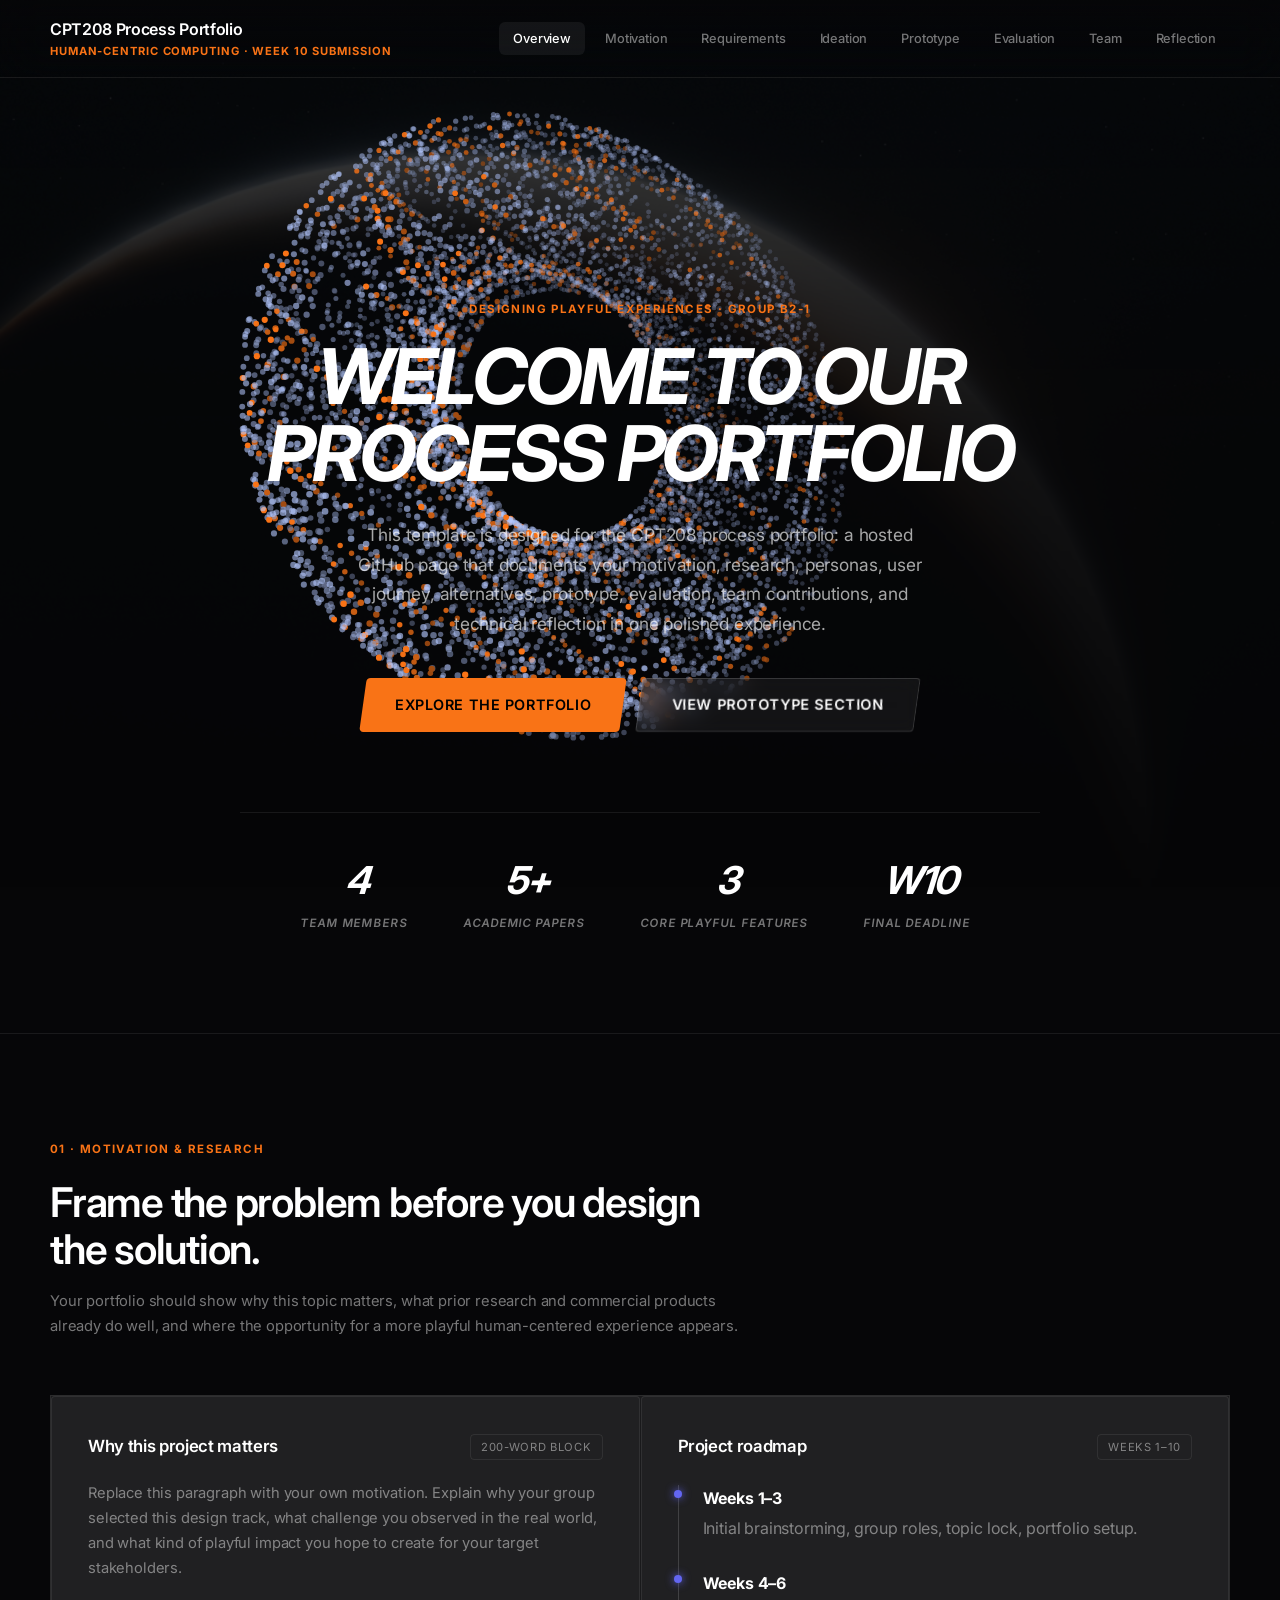
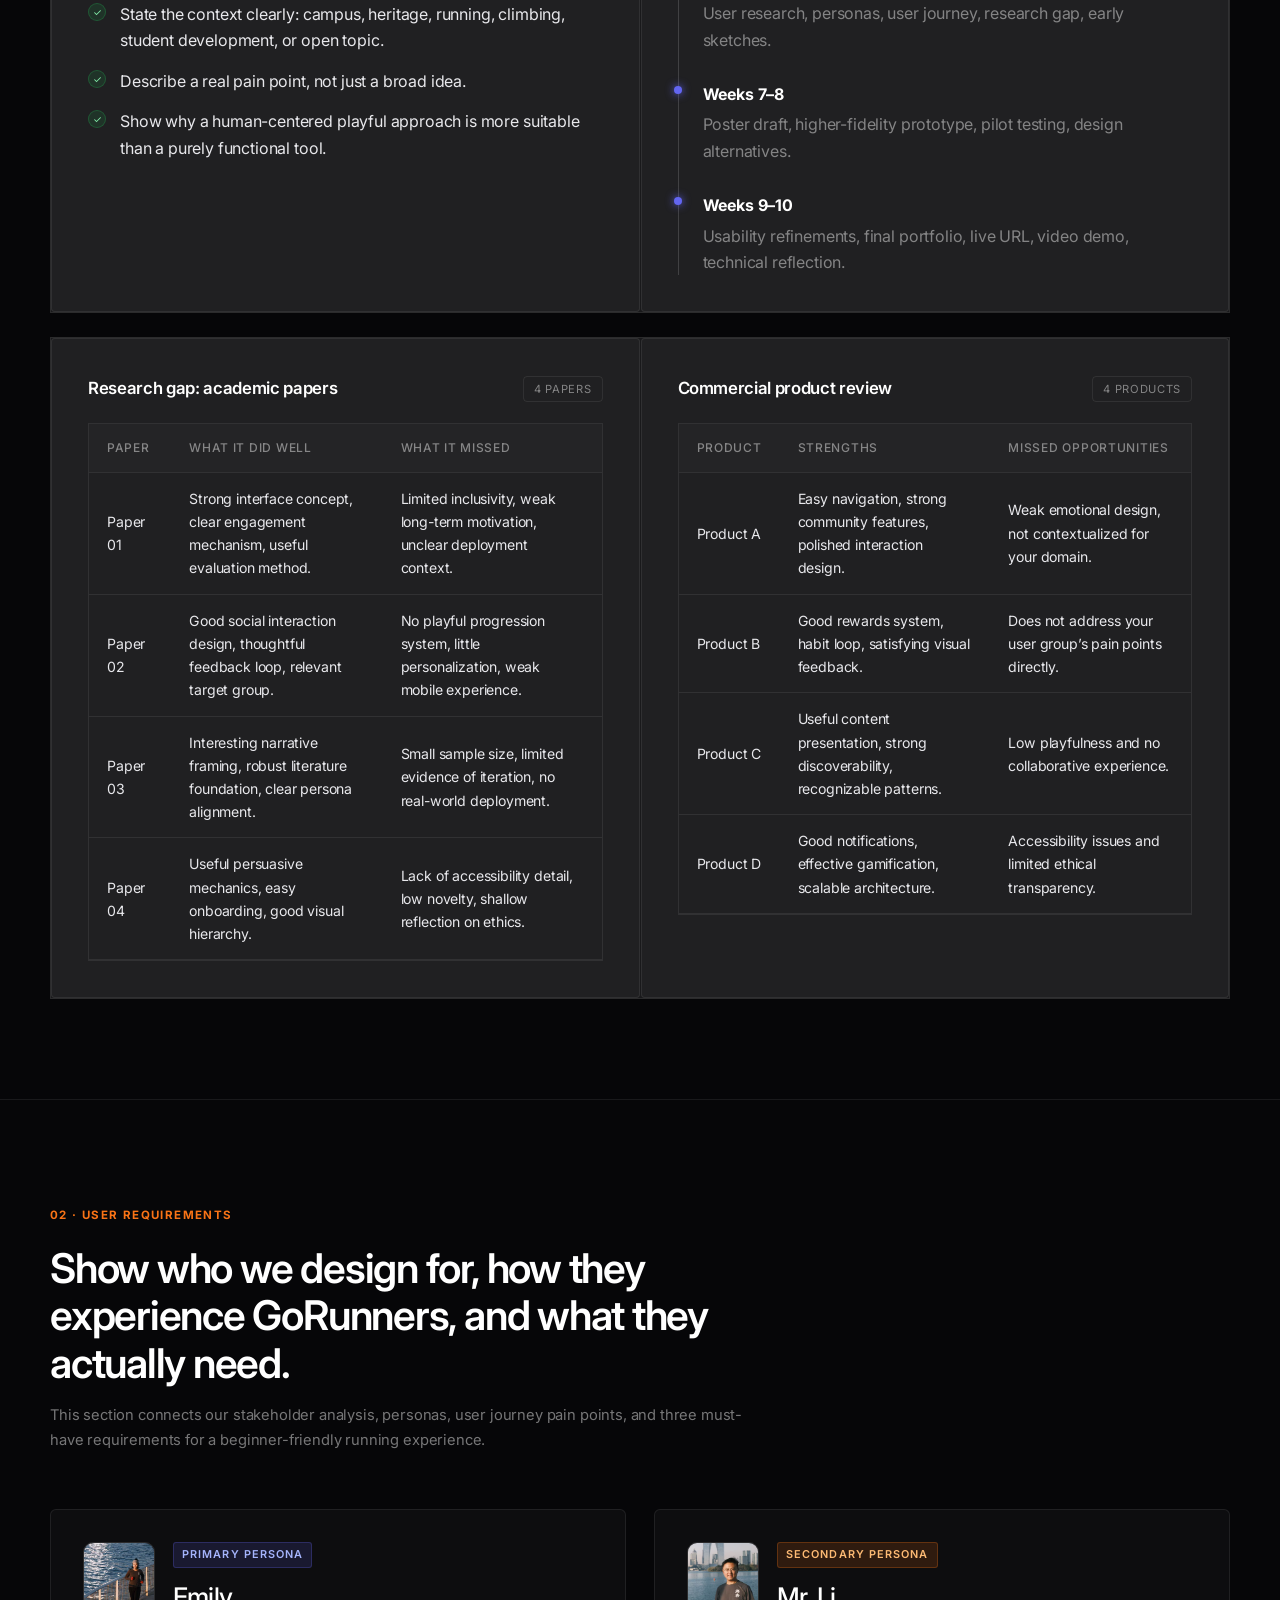
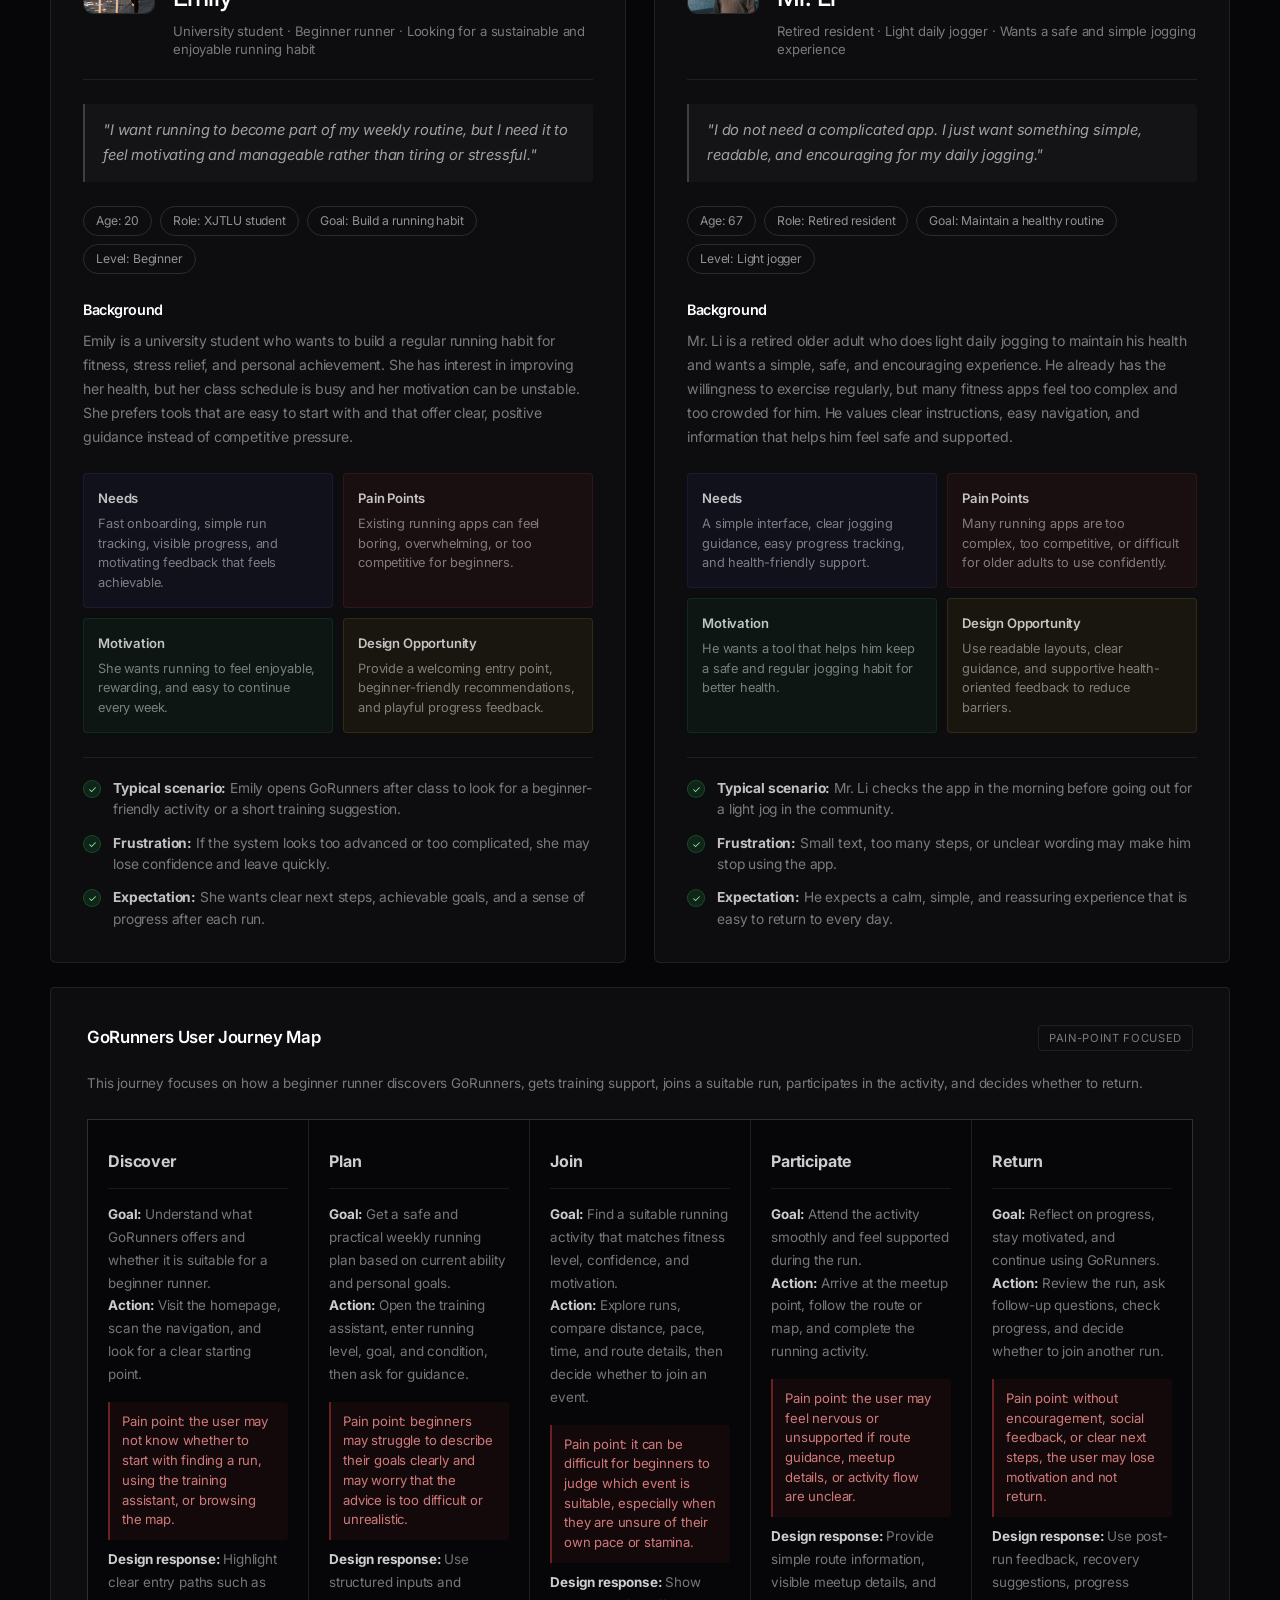
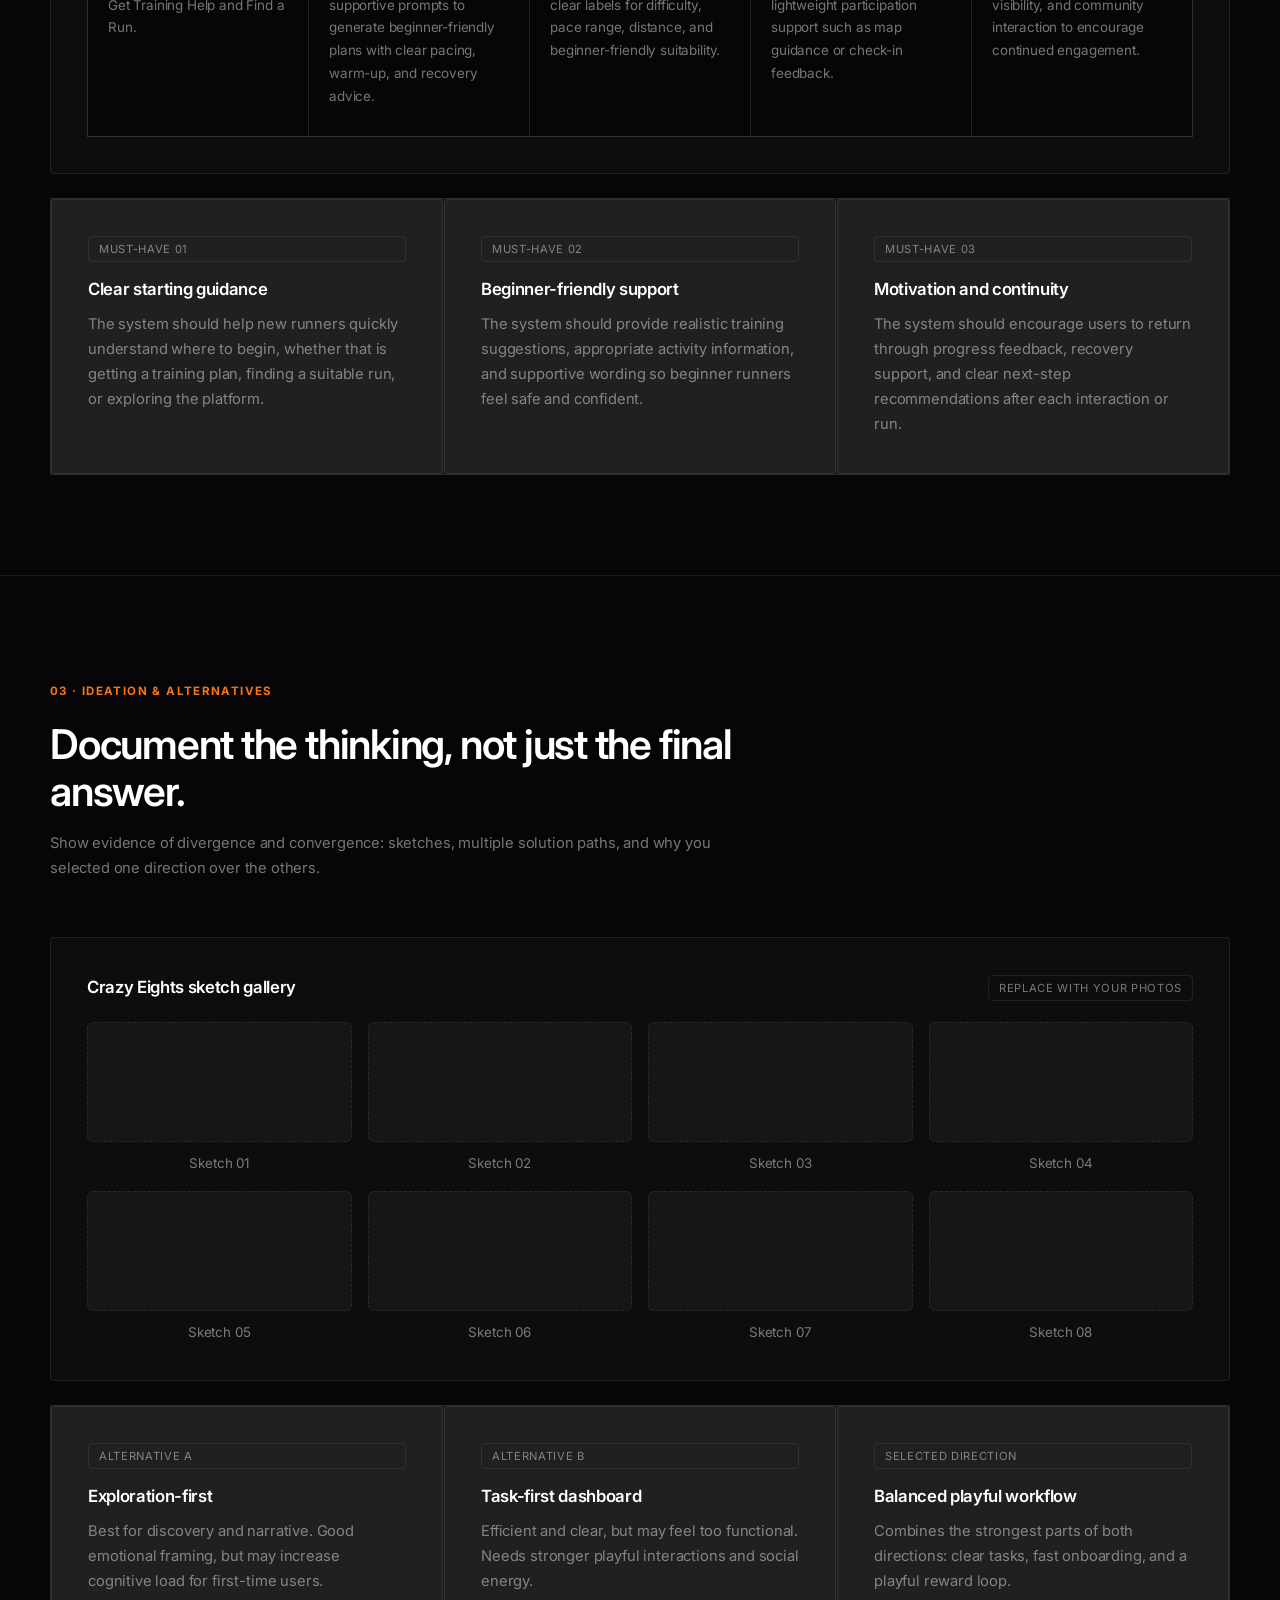
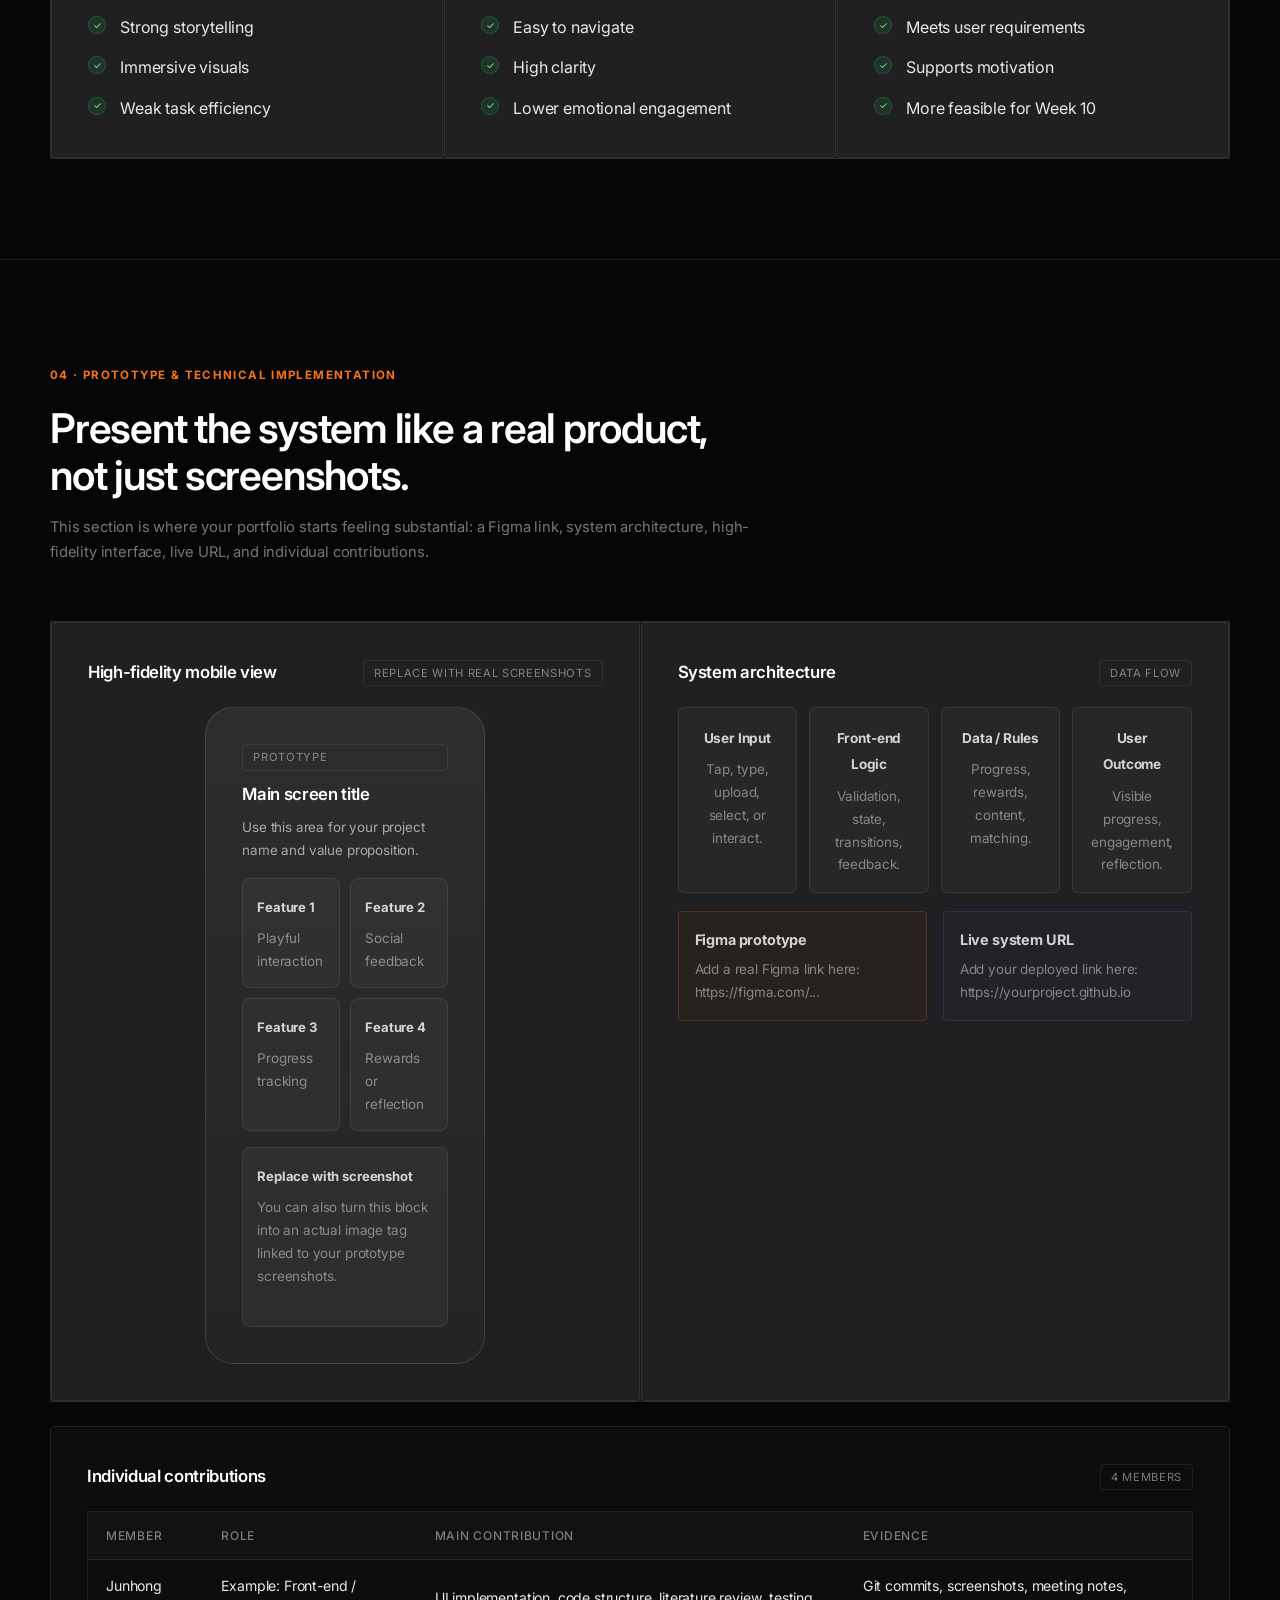
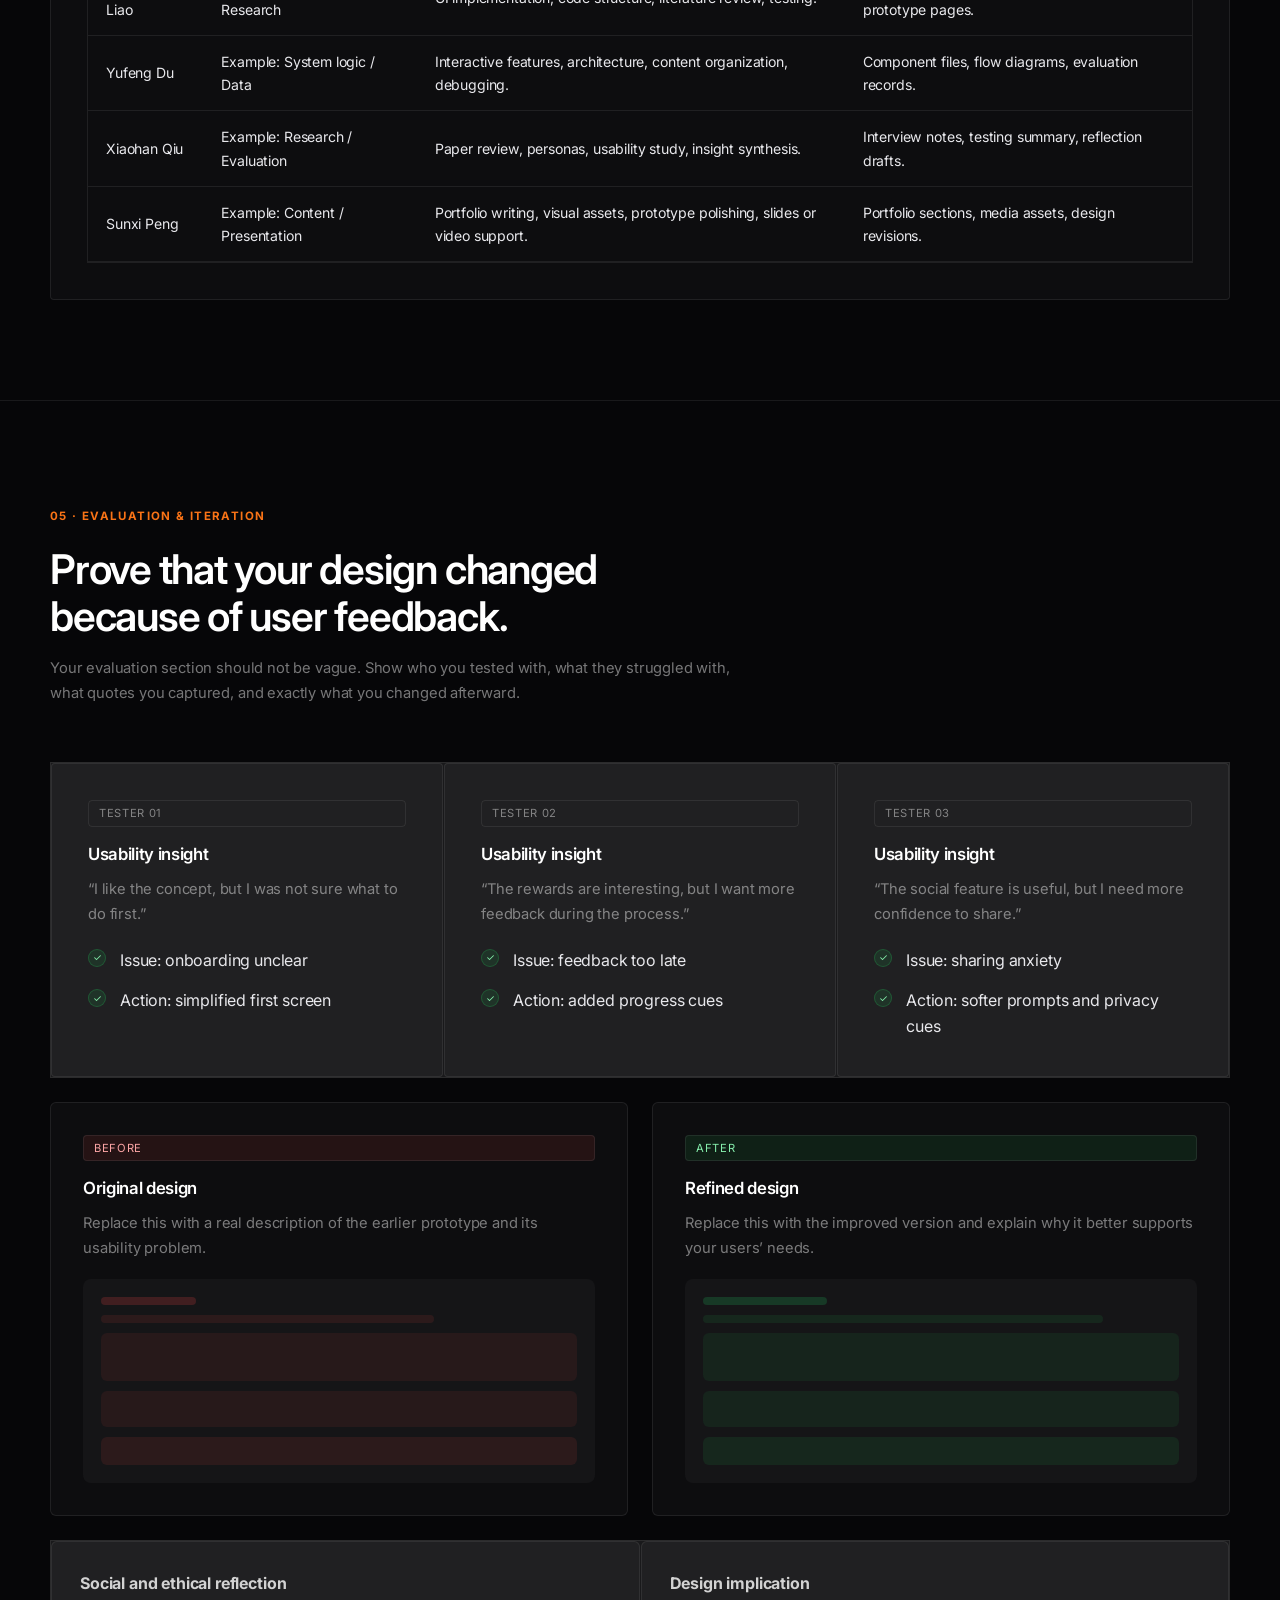
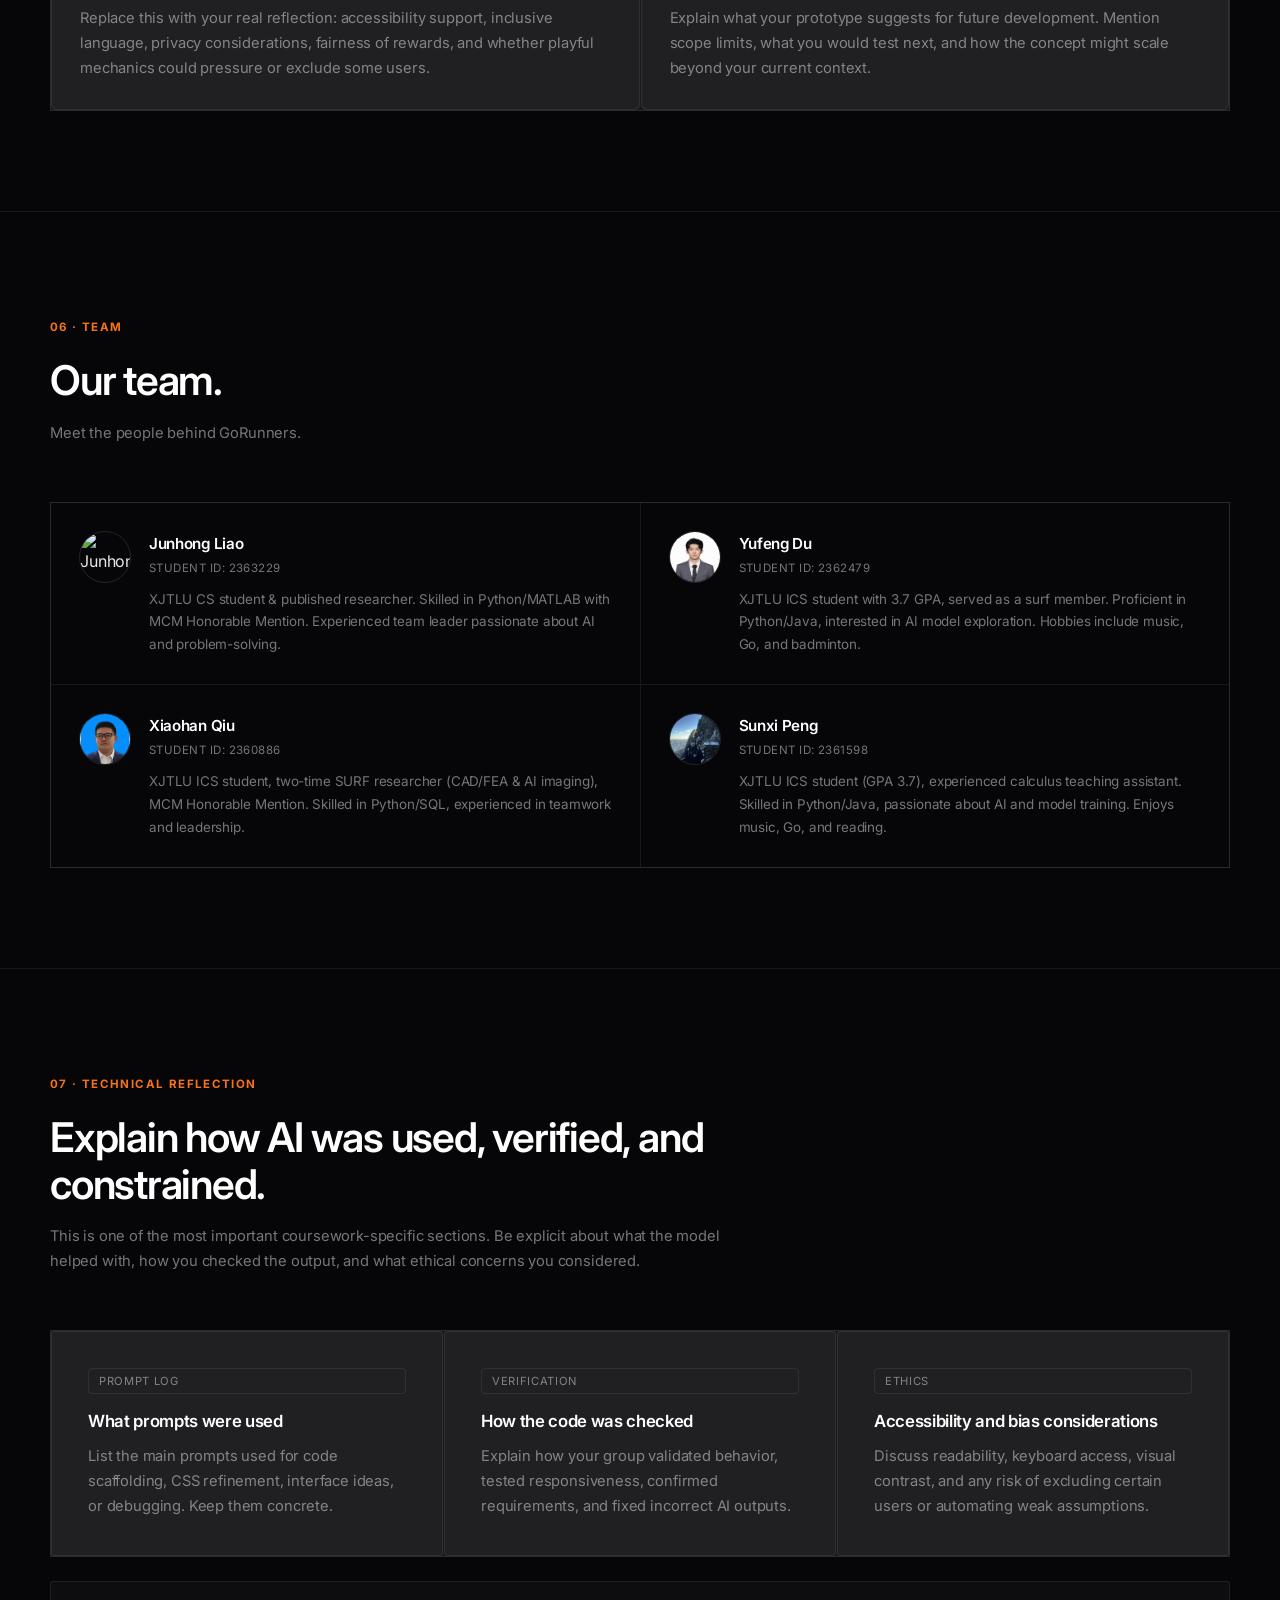
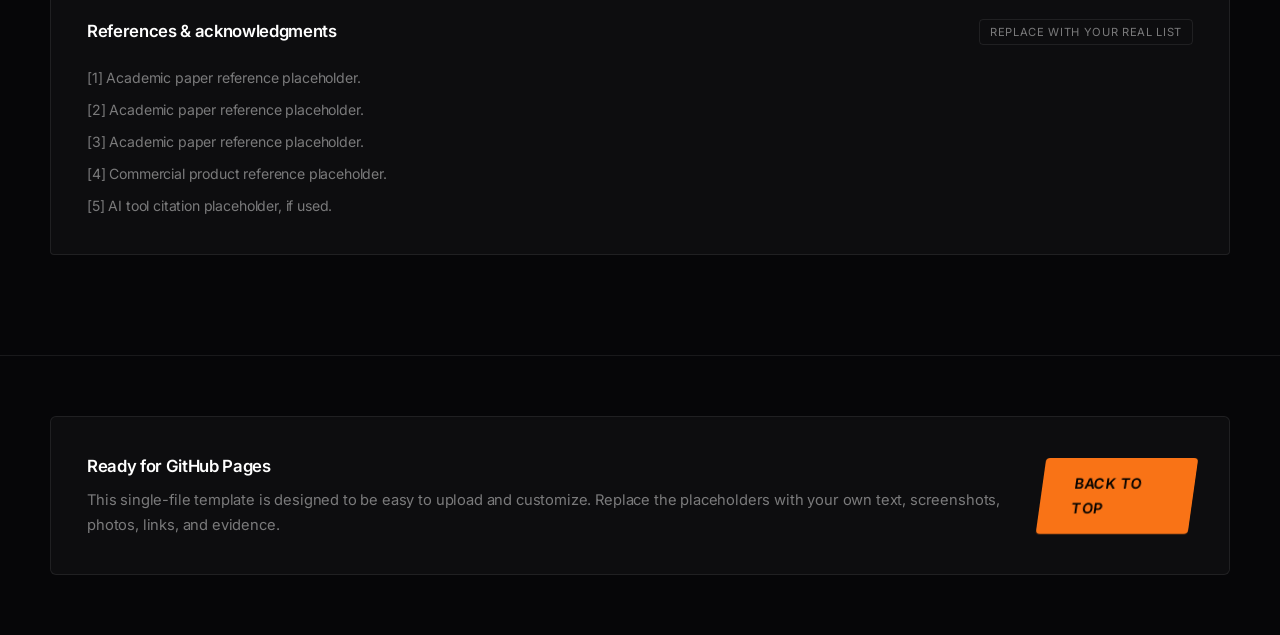
==== commit 44abe809: "feat: Add Canvas 3D Donut Engine & Neon Sports UI Redesign" ====
--- a/index.html
+++ b/index.html
@@ -4,792 +4,22 @@
   <meta charset="UTF-8" />
   <meta name="viewport" content="width=device-width, initial-scale=1.0" />
   <title>CPT208 Process Portfolio</title>
-  <style>
-    :root {
-      --bg: #f7f8fc;
-      --surface: rgba(255,255,255,0.72);
-      --surface-strong: rgba(255,255,255,0.92);
-      --text: #121826;
-      --muted: #586174;
-      --line: rgba(18,24,38,0.08);
-      --accent: #4f46e5;
-      --accent-2: #06b6d4;
-      --accent-3: #f59e0b;
-      --good: #16a34a;
-      --shadow: 0 20px 60px rgba(31,41,55,0.12);
-      --radius-xl: 28px;
-      --radius-lg: 20px;
-      --radius-md: 16px;
-      --max: 1200px;
-    }
-
-    * { box-sizing: border-box; }
-    html { scroll-behavior: smooth; }
-    body {
-      margin: 0;
-      font-family: Inter, ui-sans-serif, system-ui, -apple-system, BlinkMacSystemFont, "Segoe UI", sans-serif;
-      color: var(--text);
-      background:
-        radial-gradient(circle at top left, rgba(79,70,229,0.16), transparent 28%),
-        radial-gradient(circle at top right, rgba(6,182,212,0.13), transparent 24%),
-        linear-gradient(180deg, #f8faff 0%, #f7f8fc 55%, #f3f4f8 100%);
-      line-height: 1.6;
-    }
-
-    a { color: inherit; text-decoration: none; }
-    img { max-width: 100%; display: block; }
-
-    .container {
-      width: min(var(--max), calc(100% - 32px));
-      margin: 0 auto;
-    }
-
-    .glass {
-      background: var(--surface);
-      backdrop-filter: blur(18px);
-      -webkit-backdrop-filter: blur(18px);
-      border: 1px solid rgba(255,255,255,0.6);
-      box-shadow: var(--shadow);
-    }
-
-    .nav-wrap {
-      position: sticky;
-      top: 0;
-      z-index: 1000;
-      padding: 16px 0;
-      background: linear-gradient(180deg, rgba(247,248,252,0.92), rgba(247,248,252,0.6), transparent);
-      backdrop-filter: blur(10px);
-      -webkit-backdrop-filter: blur(10px);
-    }
-
-    .nav {
-      display: flex;
-      align-items: center;
-      justify-content: space-between;
-      gap: 24px;
-      padding: 14px 18px;
-      border-radius: 999px;
-    }
-
-    .brand {
-      display: flex;
-      align-items: center;
-      gap: 12px;
-      font-weight: 800;
-      letter-spacing: -0.03em;
-    }
-
-    .brand-badge {
-      width: 42px;
-      height: 42px;
-      border-radius: 14px;
-      background: linear-gradient(135deg, var(--accent), var(--accent-2));
-      color: white;
-      display: grid;
-      place-items: center;
-      font-weight: 800;
-      box-shadow: 0 12px 24px rgba(79,70,229,0.28);
-    }
-
-    .nav-links {
-      display: flex;
-      flex-wrap: wrap;
-      gap: 10px;
-      justify-content: flex-end;
-    }
-
-    .nav-links a {
-      font-size: 14px;
-      color: var(--muted);
-      padding: 10px 14px;
-      border-radius: 999px;
-      transition: 0.25s ease;
-    }
-
-    .nav-links a:hover,
-    .nav-links a.active {
-      color: var(--text);
-      background: rgba(79,70,229,0.08);
-    }
-
-    .hero {
-      padding: 38px 0 34px;
-    }
-
-    .hero-grid {
-      display: grid;
-      grid-template-columns: 1.15fr 0.85fr;
-      gap: 28px;
-      align-items: stretch;
-    }
-
-    .hero-card, .hero-side {
-      border-radius: var(--radius-xl);
-      overflow: hidden;
-      position: relative;
-    }
-
-    .hero-card {
-      padding: 40px;
-      min-height: 600px;
-      background:
-        linear-gradient(145deg, rgba(255,255,255,0.94), rgba(247,248,255,0.74)),
-        radial-gradient(circle at top right, rgba(79,70,229,0.14), transparent 30%);
-    }
-
-    .eyebrow {
-      display: inline-flex;
-      align-items: center;
-      gap: 10px;
-      font-size: 13px;
-      font-weight: 700;
-      letter-spacing: 0.04em;
-      text-transform: uppercase;
-      color: var(--accent);
-      padding: 10px 14px;
-      border-radius: 999px;
-      background: rgba(79,70,229,0.1);
-      margin-bottom: 18px;
-    }
-
-    h1, h2, h3, h4 { line-height: 1.08; letter-spacing: -0.04em; margin: 0; }
-    h1 { font-size: clamp(2.9rem, 6vw, 5.1rem); max-width: 10ch; }
-    h2 { font-size: clamp(2rem, 4vw, 3.1rem); }
-    h3 { font-size: 1.3rem; }
-    p { margin: 0; color: var(--muted); }
-
-    .hero-sub {
-      margin-top: 18px;
-      max-width: 60ch;
-      font-size: 1.05rem;
-    }
-
-    .hero-actions {
-      margin-top: 24px;
-      display: flex;
-      flex-wrap: wrap;
-      gap: 14px;
-    }
-
-    .btn {
-      display: inline-flex;
-      align-items: center;
-      justify-content: center;
-      gap: 10px;
-      padding: 14px 18px;
-      border-radius: 999px;
-      font-weight: 700;
-      transition: transform .25s ease, box-shadow .25s ease, background .25s ease;
-      border: 1px solid transparent;
-    }
-
-    .btn-primary {
-      color: white;
-      background: linear-gradient(135deg, var(--accent), var(--accent-2));
-      box-shadow: 0 16px 30px rgba(79,70,229,0.24);
-    }
-
-    .btn-secondary {
-      color: var(--text);
-      background: rgba(255,255,255,0.72);
-      border-color: rgba(18,24,38,0.08);
-    }
-
-    .btn:hover { transform: translateY(-2px); }
-
-    .hero-stats {
-      margin-top: 28px;
-      display: grid;
-      grid-template-columns: repeat(4, minmax(0, 1fr));
-      gap: 14px;
-    }
-
-    .stat {
-      padding: 18px;
-      border-radius: 18px;
-      background: rgba(255,255,255,0.82);
-      border: 1px solid rgba(18,24,38,0.06);
-    }
-
-    .stat strong {
-      display: block;
-      font-size: 1.6rem;
-      color: var(--text);
-      letter-spacing: -0.04em;
-    }
-
-    .stat span {
-      color: var(--muted);
-      font-size: 0.93rem;
-    }
-
-    .floating-notes {
-      position: absolute;
-      inset: auto 28px 28px auto;
-      display: grid;
-      gap: 14px;
-      width: min(280px, 52%);
-    }
-
-    .note {
-      padding: 18px;
-      border-radius: 20px;
-      border: 1px solid rgba(18,24,38,0.08);
-      background: rgba(255,255,255,0.92);
-      box-shadow: 0 20px 40px rgba(31,41,55,0.08);
-    }
-
-    .note.kpi { background: linear-gradient(135deg, rgba(254,249,195,0.95), rgba(255,255,255,0.96)); }
-    .note.ai { background: linear-gradient(135deg, rgba(224,242,254,0.95), rgba(255,255,255,0.96)); }
-
-    .hero-side {
-      padding: 24px;
-      display: grid;
-      gap: 18px;
-      background: linear-gradient(180deg, rgba(255,255,255,0.88), rgba(255,255,255,0.64));
-    }
-
-    .mock-window {
-      border-radius: 22px;
-      border: 1px solid rgba(18,24,38,0.08);
-      background: white;
-      box-shadow: 0 20px 50px rgba(31,41,55,0.12);
-      overflow: hidden;
-    }
-
-    .mock-top {
-      display: flex;
-      align-items: center;
-      gap: 8px;
-      padding: 14px 16px;
-      border-bottom: 1px solid var(--line);
-      background: linear-gradient(180deg, #fefefe, #f6f7fb);
-    }
-
-    .dot {
-      width: 10px;
-      height: 10px;
-      border-radius: 50%;
-      background: #d1d5db;
-    }
-
-    .mock-body {
-      padding: 20px;
-      display: grid;
-      gap: 14px;
-    }
-
-    .skeleton-title,
-    .skeleton-line,
-    .skeleton-box {
-      background: linear-gradient(90deg, rgba(79,70,229,0.08), rgba(6,182,212,0.12), rgba(79,70,229,0.08));
-      background-size: 200% 100%;
-      animation: shimmer 3.2s linear infinite;
-      border-radius: 12px;
-    }
-
-    .skeleton-title { height: 22px; width: 56%; }
-    .skeleton-line { height: 12px; }
-    .skeleton-box { height: 90px; }
-
-    @keyframes shimmer {
-      0% { background-position: 200% 0; }
-      100% { background-position: -200% 0; }
-    }
-
-    .hero-mini-grid {
-      display: grid;
-      grid-template-columns: repeat(2, 1fr);
-      gap: 18px;
-    }
-
-    .mini-panel {
-      padding: 20px;
-      border-radius: 20px;
-      background: rgba(255,255,255,0.9);
-      border: 1px solid rgba(18,24,38,0.06);
-    }
-
-    section {
-      padding: 28px 0;
-    }
-
-    .section-head {
-      display: flex;
-      align-items: end;
-      justify-content: space-between;
-      gap: 18px;
-      margin-bottom: 24px;
-    }
-
-    .section-head p { max-width: 60ch; }
-
-    .grid-2, .grid-3, .grid-4 {
-      display: grid;
-      gap: 20px;
-    }
-
-    .grid-2 { grid-template-columns: repeat(2, minmax(0, 1fr)); }
-    .grid-3 { grid-template-columns: repeat(3, minmax(0, 1fr)); }
-    .grid-4 { grid-template-columns: repeat(4, minmax(0, 1fr)); }
-
-    .card {
-      padding: 22px;
-      border-radius: var(--radius-lg);
-      border: 1px solid rgba(255,255,255,0.68);
-      min-height: 100%;
-      transition: transform .25s ease, box-shadow .25s ease;
-    }
-
-    .card:hover { transform: translateY(-4px); box-shadow: 0 24px 50px rgba(31,41,55,0.12); }
-
-    .card-top {
-      display: flex;
-      align-items: center;
-      justify-content: space-between;
-      gap: 12px;
-      margin-bottom: 16px;
-    }
-
-    .chip {
-      display: inline-flex;
-      align-items: center;
-      gap: 8px;
-      padding: 8px 12px;
-      border-radius: 999px;
-      background: rgba(79,70,229,0.1);
-      color: var(--accent);
-      font-size: 12px;
-      font-weight: 800;
-      text-transform: uppercase;
-      letter-spacing: 0.05em;
-    }
-
-    .list {
-      display: grid;
-      gap: 12px;
-      padding: 0;
-      margin: 16px 0 0;
-      list-style: none;
-    }
-
-    .list li {
-      display: grid;
-      grid-template-columns: 24px 1fr;
-      gap: 12px;
-      align-items: start;
-      color: var(--muted);
-    }
-
-    .check {
-      width: 24px;
-      height: 24px;
-      border-radius: 8px;
-      display: grid;
-      place-items: center;
-      background: rgba(22,163,74,0.12);
-      color: var(--good);
-      font-weight: 900;
-      font-size: 14px;
-    }
-
-    .timeline {
-      position: relative;
-      display: grid;
-      gap: 18px;
-    }
-
-    .timeline::before {
-      content: "";
-      position: absolute;
-      left: 17px;
-      top: 12px;
-      bottom: 12px;
-      width: 2px;
-      background: linear-gradient(180deg, var(--accent), rgba(6,182,212,0.3));
-    }
-
-    .timeline-item {
-      position: relative;
-      display: grid;
-      grid-template-columns: 48px 1fr;
-      gap: 18px;
-      align-items: start;
-    }
-
-    .timeline-dot {
-      width: 36px;
-      height: 36px;
-      margin-top: 2px;
-      border-radius: 50%;
-      background: white;
-      border: 2px solid rgba(79,70,229,0.28);
-      box-shadow: 0 8px 16px rgba(79,70,229,0.16);
-    }
-
-    .phase {
-      padding: 16px 18px;
-      border-radius: 18px;
-      background: rgba(255,255,255,0.85);
-      border: 1px solid rgba(18,24,38,0.06);
-    }
-
-    .phase strong {
-      display: block;
-      margin-bottom: 6px;
-      font-size: 1.03rem;
-    }
-
-    .comparison-table {
-      overflow: auto;
-      border-radius: 20px;
-      border: 1px solid rgba(18,24,38,0.08);
-      background: rgba(255,255,255,0.84);
-    }
-
-    table {
-      width: 100%;
-      border-collapse: collapse;
-      min-width: 720px;
-    }
-
-    th, td {
-      padding: 16px 18px;
-      text-align: left;
-      border-bottom: 1px solid rgba(18,24,38,0.07);
-      vertical-align: top;
-    }
-
-    th {
-      font-size: 13px;
-      text-transform: uppercase;
-      letter-spacing: 0.05em;
-      color: var(--muted);
-      background: rgba(248,250,252,0.85);
-    }
-
-    .persona {
-      display: grid;
-      grid-template-columns: 84px 1fr;
-      gap: 18px;
-      align-items: start;
-    }
-
-    .avatar {
-      width: 84px;
-      height: 84px;
-      border-radius: 24px;
-      background: linear-gradient(135deg, rgba(79,70,229,0.14), rgba(6,182,212,0.18));
-      display: grid;
-      place-items: center;
-      font-size: 1.8rem;
-      font-weight: 800;
-      color: var(--accent);
-    }
-
-    .persona-meta {
-      display: flex;
-      flex-wrap: wrap;
-      gap: 10px;
-      margin-top: 10px;
-    }
-
-    .tag {
-      padding: 8px 12px;
-      border-radius: 999px;
-      font-size: 12px;
-      font-weight: 700;
-      color: var(--muted);
-      background: rgba(18,24,38,0.05);
-    }
-
-    .journey {
-      display: grid;
-      grid-template-columns: repeat(5, minmax(0, 1fr));
-      gap: 16px;
-    }
-
-    .journey-step {
-      position: relative;
-      padding: 18px;
-      border-radius: 20px;
-      background: rgba(255,255,255,0.9);
-      border: 1px solid rgba(18,24,38,0.06);
-      min-height: 200px;
-    }
-
-    .journey-step::after {
-      content: "→";
-      position: absolute;
-      top: 18px;
-      right: -12px;
-      color: rgba(79,70,229,0.32);
-      font-size: 26px;
-      font-weight: 900;
-    }
-
-    .journey-step:last-child::after { display: none; }
-
-    .pain {
-      margin-top: 12px;
-      padding: 12px;
-      border-radius: 14px;
-      background: rgba(245,158,11,0.1);
-      color: #9a6700;
-      font-size: 0.93rem;
-    }
-
-    .gallery {
-      display: grid;
-      grid-template-columns: repeat(4, minmax(0, 1fr));
-      gap: 16px;
-    }
-
-    .gallery-card {
-      padding: 14px;
-      border-radius: 20px;
-      background: rgba(255,255,255,0.92);
-      border: 1px solid rgba(18,24,38,0.06);
-      overflow: hidden;
-    }
-
-    .sketch {
-      aspect-ratio: 1 / 1;
-      border-radius: 16px;
-      background:
-        linear-gradient(180deg, rgba(248,250,252,0.75), rgba(255,255,255,0.92)),
-        repeating-linear-gradient(0deg, transparent 0 18px, rgba(18,24,38,0.03) 18px 19px),
-        repeating-linear-gradient(90deg, transparent 0 18px, rgba(18,24,38,0.03) 18px 19px);
-      border: 1px dashed rgba(18,24,38,0.14);
-      position: relative;
-      overflow: hidden;
-    }
-
-    .sketch::before, .sketch::after {
-      content: "";
-      position: absolute;
-      inset: 16% 16%;
-      border: 2px solid rgba(18,24,38,0.16);
-      border-radius: 16px;
-      transform: rotate(-4deg);
-    }
-
-    .sketch::after {
-      inset: 24% 24%;
-      transform: rotate(5deg);
-    }
-
-    .proto-frame {
-      border-radius: 28px;
-      padding: 18px;
-      background: linear-gradient(145deg, rgba(17,24,39,0.98), rgba(31,41,55,0.98));
-      box-shadow: 0 28px 60px rgba(17,24,39,0.24);
-    }
-
-    .phone {
-      width: min(320px, 100%);
-      margin: 0 auto;
-      border-radius: 32px;
-      padding: 14px;
-      background: linear-gradient(180deg, #1f2937, #0f172a);
-      border: 1px solid rgba(255,255,255,0.08);
-    }
-
-    .phone-screen {
-      min-height: 560px;
-      border-radius: 24px;
-      padding: 20px;
-      background: linear-gradient(180deg, #fbfbff, #eef3ff 80%, #f6f8ff);
-      display: grid;
-      gap: 16px;
-    }
-
-    .feature-grid {
-      display: grid;
-      grid-template-columns: repeat(2, 1fr);
-      gap: 12px;
-    }
-
-    .feature-block {
-      padding: 14px;
-      border-radius: 18px;
-      background: white;
-      border: 1px solid rgba(18,24,38,0.06);
-      min-height: 100px;
-    }
-
-    .architecture {
-      display: grid;
-      grid-template-columns: repeat(4, minmax(0, 1fr));
-      gap: 18px;
-      align-items: stretch;
-    }
-
-    .arch-node {
-      padding: 18px;
-      border-radius: 20px;
-      background: rgba(255,255,255,0.9);
-      border: 1px solid rgba(18,24,38,0.06);
-      position: relative;
-      text-align: center;
-    }
-
-    .arch-node:not(:last-child)::after {
-      content: "→";
-      position: absolute;
-      top: 50%;
-      right: -14px;
-      transform: translateY(-50%);
-      font-size: 22px;
-      color: rgba(79,70,229,0.36);
-      font-weight: 900;
-    }
-
-    .quote {
-      padding: 18px;
-      border-radius: 20px;
-      background: linear-gradient(135deg, rgba(224,231,255,0.85), rgba(255,255,255,0.95));
-      border: 1px solid rgba(79,70,229,0.12);
-    }
-
-    .before-after {
-      display: grid;
-      grid-template-columns: repeat(2, minmax(0, 1fr));
-      gap: 18px;
-    }
-
-    .ba-panel {
-      padding: 18px;
-      border-radius: 22px;
-      background: rgba(255,255,255,0.9);
-      border: 1px solid rgba(18,24,38,0.06);
-    }
-
-    .wire {
-      aspect-ratio: 16 / 10;
-      border-radius: 18px;
-      border: 1px dashed rgba(18,24,38,0.16);
-      background: linear-gradient(180deg, rgba(255,255,255,0.85), rgba(248,250,252,0.98));
-      position: relative;
-      overflow: hidden;
-      margin-top: 14px;
-    }
-
-    .wire .bar { position: absolute; left: 14px; right: 14px; height: 10px; border-radius: 999px; background: rgba(18,24,38,0.08); }
-    .wire .bar:nth-child(1) { top: 14px; width: 38%; }
-    .wire .bar:nth-child(2) { top: 38px; width: calc(100% - 28px); }
-    .wire .box { position: absolute; border-radius: 16px; border: 1px solid rgba(18,24,38,0.08); background: rgba(79,70,229,0.06); }
-    .wire .box.a { left: 14px; top: 68px; width: calc(50% - 21px); height: 92px; }
-    .wire .box.b { right: 14px; top: 68px; width: calc(50% - 21px); height: 92px; }
-    .wire .box.c { left: 14px; right: 14px; bottom: 14px; height: 88px; }
-
-    .team-card {
-      display: grid;
-      gap: 14px;
-    }
-
-    .team-photo {
-      aspect-ratio: 4 / 4.5;
-      border-radius: 22px;
-      overflow: hidden;
-      background: linear-gradient(135deg, rgba(79,70,229,0.16), rgba(6,182,212,0.2));
-      display: grid;
-      place-items: center;
-      font-size: 2.4rem;
-      font-weight: 800;
-      color: white;
-    }
-
-    .role {
-      font-weight: 700;
-      color: var(--accent);
-      font-size: 0.95rem;
-    }
-
-    .footer {
-      padding: 34px 0 50px;
-    }
-
-    .footer-card {
-      padding: 28px;
-      border-radius: 28px;
-      display: flex;
-      justify-content: space-between;
-      gap: 18px;
-      align-items: center;
-      flex-wrap: wrap;
-    }
-
-    .refs {
-      display: grid;
-      gap: 14px;
-    }
-
-    .muted { color: var(--muted); }
-    .small { font-size: 0.95rem; }
-
-    .reveal {
-      opacity: 0;
-      transform: translateY(24px);
-      transition: opacity .7s ease, transform .7s ease;
-    }
-
-    .reveal.visible {
-      opacity: 1;
-      transform: translateY(0);
-    }
-
-    @media (max-width: 1100px) {
-      .hero-grid,
-      .grid-4,
-      .gallery,
-      .journey,
-      .architecture {
-        grid-template-columns: repeat(2, minmax(0, 1fr));
-      }
-
-      .hero-card { min-height: auto; }
-      .floating-notes { position: static; width: 100%; margin-top: 22px; }
-    }
-
-    @media (max-width: 900px) {
-      .nav { border-radius: 28px; }
-      .nav, .section-head, .hero-grid, .grid-2, .grid-3, .grid-4, .hero-mini-grid,
-      .before-after, .architecture, .journey, .gallery {
-        grid-template-columns: 1fr;
-      }
-
-      .nav {
-        display: grid;
-        gap: 14px;
-      }
-
-      .nav-links { justify-content: flex-start; }
-      .hero-card, .hero-side { padding: 22px; }
-      .hero-stats { grid-template-columns: repeat(2, minmax(0, 1fr)); }
-      .section-head { align-items: start; }
-      .persona { grid-template-columns: 1fr; }
-      .journey-step::after, .arch-node::after { display: none !important; }
-    }
-
-    @media (max-width: 640px) {
-      .container { width: min(var(--max), calc(100% - 20px)); }
-      .hero-card { padding: 20px; }
-      .hero-stats { grid-template-columns: 1fr; }
-      h1 { max-width: 100%; }
-      .btn { width: 100%; }
-    }
-  </style>
+  <link rel="preconnect" href="https://fonts.googleapis.com" />
+  <link rel="preconnect" href="https://fonts.gstatic.com" crossorigin />
+  <link href="https://fonts.googleapis.com/css2?family=Inter:wght@300;400;500;600&display=swap" rel="stylesheet" />
+  <link rel="stylesheet" href="style.css" />
 </head>
 <body>
+  <canvas id="donutCanvas"></canvas>
+  <div class="cinematic-bg" aria-hidden="true"></div>
+
   <div class="nav-wrap">
     <div class="container">
-      <nav class="nav glass">
+      <nav class="nav">
         <div class="brand">
-          <div class="brand-badge">C</div>
           <div>
             <div>CPT208 Process Portfolio</div>
-            <div class="muted small">Human-Centric Computing · Week 10 Submission</div>
+            <div class="sub">Human-Centric Computing · Week 10 Submission</div>
           </div>
         </div>
         <div class="nav-links">
@@ -808,18 +38,18 @@
 
   <main>
     <section class="hero" id="overview">
-      <div class="container hero-grid">
-        <div class="hero-card glass reveal">
+      <div class="container">
+        <div class="hero-content reveal">
           <div class="eyebrow">Designing Playful Experiences · Group B2-1</div>
-          <h1>Build a portfolio that looks like a real HCI case study.</h1>
+          <h1>Welcome to our Process Portfolio</h1>
           <p class="hero-sub">
             This template is designed for the CPT208 process portfolio: a hosted GitHub page that documents your motivation, research, personas, user journey, alternatives, prototype, evaluation, team contributions, and technical reflection in one polished experience.
           </p>
           <div class="hero-actions">
-            <a class="btn btn-primary" href="#motivation">Explore the portfolio</a>
-            <a class="btn btn-secondary" href="#prototype">View prototype section</a>
-          </div>
-
+            <a class="btn btn-primary" href="#motivation"><span>Explore the portfolio</span></a>
+            <a class="btn btn-secondary" href="#prototype"><span>View prototype section</span></a>
+          </div>
+          
           <div class="hero-stats">
             <div class="stat">
               <strong>4</strong>
@@ -838,65 +68,25 @@
               <span>Final deadline</span>
             </div>
           </div>
-
-          <div class="floating-notes">
-            <div class="note kpi">
-              <strong>Key requirement</strong>
-              <p class="small">If AI is used for coding, include a Technical Reflection that explains prompts, verification methods, and ethical considerations.</p>
-            </div>
-            <div class="note ai">
-              <strong>Submission tip</strong>
-              <p class="small">Replace every placeholder block with your own evidence: personas, photos, Figma link, usability testing, and iteration screenshots.</p>
-            </div>
-          </div>
-        </div>
-
-        <aside class="hero-side glass reveal">
-          <div class="mock-window">
-            <div class="mock-top">
-              <div class="dot"></div><div class="dot"></div><div class="dot"></div>
-            </div>
-            <div class="mock-body">
-              <div class="skeleton-title"></div>
-              <div class="skeleton-line" style="width: 88%"></div>
-              <div class="skeleton-line" style="width: 76%"></div>
-              <div class="skeleton-box"></div>
-              <div class="skeleton-box" style="height: 128px"></div>
-            </div>
-          </div>
-          <div class="hero-mini-grid">
-            <div class="mini-panel">
-              <div class="chip">Portfolio</div>
-              <h3 style="margin-top: 12px;">Case-study layout</h3>
-              <p class="small" style="margin-top: 8px;">Designed to match the structure your coursework brief expects.</p>
-            </div>
-            <div class="mini-panel">
-              <div class="chip" style="background: rgba(245,158,11,0.14); color: #b45309;">System</div>
-              <h3 style="margin-top: 12px;">Prototype-ready</h3>
-              <p class="small" style="margin-top: 8px;">Includes sections for architecture, Figma, live demo, and responsive web app evidence.</p>
-            </div>
-          </div>
-        </aside>
+        </div>
       </div>
     </section>
 
     <section id="motivation">
       <div class="container">
         <div class="section-head reveal">
-          <div>
-            <div class="eyebrow">01 · Motivation & Research</div>
-            <h2>Frame the problem before you design the solution.</h2>
-          </div>
+          <div class="eyebrow">01 · Motivation & Research</div>
+          <h2>Frame the problem before you design the solution.</h2>
           <p>
             Your portfolio should show why this topic matters, what prior research and commercial products already do well, and where the opportunity for a more playful human-centered experience appears.
           </p>
         </div>
 
-        <div class="grid-2">
-          <article class="card glass reveal">
+        <div class="g2">
+          <article class="card reveal">
             <div class="card-top">
               <h3>Why this project matters</h3>
-              <span class="chip">200-word statement</span>
+              <span class="chip">200-word block</span>
             </div>
             <p>
               Replace this paragraph with your own motivation. Explain why your group selected this design track, what challenge you observed in the real world, and what kind of playful impact you hope to create for your target stakeholders.
@@ -908,7 +98,7 @@
             </ul>
           </article>
 
-          <article class="card glass reveal">
+          <article class="card reveal">
             <div class="card-top">
               <h3>Project roadmap</h3>
               <span class="chip">Weeks 1–10</span>
@@ -934,8 +124,8 @@
           </article>
         </div>
 
-        <div class="grid-2" style="margin-top: 20px;">
-          <article class="card glass reveal">
+        <div class="g2" style="margin-top: 24px;">
+          <article class="card reveal">
             <div class="card-top">
               <h3>Research gap: academic papers</h3>
               <span class="chip">4 papers</span>
@@ -943,39 +133,19 @@
             <div class="comparison-table">
               <table>
                 <thead>
-                  <tr>
-                    <th>Paper</th>
-                    <th>What it did well</th>
-                    <th>What it missed</th>
-                  </tr>
+                  <tr><th>Paper</th><th>What it did well</th><th>What it missed</th></tr>
                 </thead>
                 <tbody>
-                  <tr>
-                    <td>Paper 01</td>
-                    <td>Strong interface concept, clear engagement mechanism, useful evaluation method.</td>
-                    <td>Limited inclusivity, weak long-term motivation, unclear deployment context.</td>
-                  </tr>
-                  <tr>
-                    <td>Paper 02</td>
-                    <td>Good social interaction design, thoughtful feedback loop, relevant target group.</td>
-                    <td>No playful progression system, little personalization, weak mobile experience.</td>
-                  </tr>
-                  <tr>
-                    <td>Paper 03</td>
-                    <td>Interesting narrative framing, robust literature foundation, clear persona alignment.</td>
-                    <td>Small sample size, limited evidence of iteration, no real-world deployment.</td>
-                  </tr>
-                  <tr>
-                    <td>Paper 04</td>
-                    <td>Useful persuasive mechanics, easy onboarding, good visual hierarchy.</td>
-                    <td>Lack of accessibility detail, low novelty, shallow reflection on ethics.</td>
-                  </tr>
+                  <tr><td>Paper 01</td><td>Strong interface concept, clear engagement mechanism, useful evaluation method.</td><td>Limited inclusivity, weak long-term motivation, unclear deployment context.</td></tr>
+                  <tr><td>Paper 02</td><td>Good social interaction design, thoughtful feedback loop, relevant target group.</td><td>No playful progression system, little personalization, weak mobile experience.</td></tr>
+                  <tr><td>Paper 03</td><td>Interesting narrative framing, robust literature foundation, clear persona alignment.</td><td>Small sample size, limited evidence of iteration, no real-world deployment.</td></tr>
+                  <tr><td>Paper 04</td><td>Useful persuasive mechanics, easy onboarding, good visual hierarchy.</td><td>Lack of accessibility detail, low novelty, shallow reflection on ethics.</td></tr>
                 </tbody>
               </table>
             </div>
           </article>
 
-          <article class="card glass reveal">
+          <article class="card reveal">
             <div class="card-top">
               <h3>Commercial product review</h3>
               <span class="chip">4 products</span>
@@ -983,33 +153,13 @@
             <div class="comparison-table">
               <table>
                 <thead>
-                  <tr>
-                    <th>Product</th>
-                    <th>Strengths</th>
-                    <th>Missed opportunities</th>
-                  </tr>
+                  <tr><th>Product</th><th>Strengths</th><th>Missed opportunities</th></tr>
                 </thead>
                 <tbody>
-                  <tr>
-                    <td>Product A</td>
-                    <td>Easy navigation, strong community features, polished interaction design.</td>
-                    <td>Weak emotional design, not contextualized for your domain.</td>
-                  </tr>
-                  <tr>
-                    <td>Product B</td>
-                    <td>Good rewards system, habit loop, satisfying visual feedback.</td>
-                    <td>Does not address your user group’s pain points directly.</td>
-                  </tr>
-                  <tr>
-                    <td>Product C</td>
-                    <td>Useful content presentation, strong discoverability, recognizable patterns.</td>
-                    <td>Low playfulness and no collaborative experience.</td>
-                  </tr>
-                  <tr>
-                    <td>Product D</td>
-                    <td>Good notifications, effective gamification, scalable architecture.</td>
-                    <td>Accessibility issues and limited ethical transparency.</td>
-                  </tr>
+                  <tr><td>Product A</td><td>Easy navigation, strong community features, polished interaction design.</td><td>Weak emotional design, not contextualized for your domain.</td></tr>
+                  <tr><td>Product B</td><td>Good rewards system, habit loop, satisfying visual feedback.</td><td>Does not address your user group’s pain points directly.</td></tr>
+                  <tr><td>Product C</td><td>Useful content presentation, strong discoverability, recognizable patterns.</td><td>Low playfulness and no collaborative experience.</td></tr>
+                  <tr><td>Product D</td><td>Good notifications, effective gamification, scalable architecture.</td><td>Accessibility issues and limited ethical transparency.</td></tr>
                 </tbody>
               </table>
             </div>
@@ -1018,155 +168,193 @@
       </div>
     </section>
 
-<section id="requirements">
-  <div class="container">
-    <div class="section-head reveal">
-      <div>
-        <div class="eyebrow">02 · User Requirements</div>
-        <h2>Show who we design for, how they experience GoRunners, and what they actually need.</h2>
+    <section id="requirements">
+      <div class="container">
+        <div class="section-head reveal">
+          <div class="eyebrow">02 · User Requirements</div>
+          <h2>Show who we design for, how they experience GoRunners, and what they actually need.</h2>
+          <p>
+            This section connects our stakeholder analysis, personas, user journey pain points, and three must-have requirements for a beginner-friendly running experience.
+          </p>
+        </div>
+
+        <div class="persona-grid">
+          <!-- PRIMARY PERSONA -->
+          <article class="persona-card reveal">
+            <div class="persona-card-header">
+              <div class="persona-avatar"><img src="img/persona1.png" alt="Primary persona photo"></div>
+              <div class="persona-header-text">
+                <span class="persona-label primary-label">Primary Persona</span>
+                <h3 class="persona-name">Emily</h3>
+                <p class="persona-subtitle">University student · Beginner runner · Looking for a sustainable and enjoyable running habit</p>
+              </div>
+            </div>
+            <div class="persona-quote">
+              <p>"I want running to become part of my weekly routine, but I need it to feel motivating and manageable rather than tiring or stressful."</p>
+            </div>
+            <div class="persona-tags">
+              <span class="ptag">Age: 20</span>
+              <span class="ptag">Role: XJTLU student</span>
+              <span class="ptag">Goal: Build a running habit</span>
+              <span class="ptag">Level: Beginner</span>
+            </div>
+            <div class="persona-bg-section">
+              <h4>Background</h4>
+              <p>Emily is a university student who wants to build a regular running habit for fitness, stress relief, and personal achievement. She has interest in improving her health, but her class schedule is busy and her motivation can be unstable. She prefers tools that are easy to start with and that offer clear, positive guidance instead of competitive pressure.</p>
+            </div>
+            <div class="persona-quad">
+              <div class="pquad-item needs">
+                <strong>Needs</strong>
+                <p>Fast onboarding, simple run tracking, visible progress, and motivating feedback that feels achievable.</p>
+              </div>
+              <div class="pquad-item pain">
+                <strong>Pain Points</strong>
+                <p>Existing running apps can feel boring, overwhelming, or too competitive for beginners.</p>
+              </div>
+              <div class="pquad-item motivation">
+                <strong>Motivation</strong>
+                <p>She wants running to feel enjoyable, rewarding, and easy to continue every week.</p>
+              </div>
+              <div class="pquad-item opportunity">
+                <strong>Design Opportunity</strong>
+                <p>Provide a welcoming entry point, beginner-friendly recommendations, and playful progress feedback.</p>
+              </div>
+            </div>
+            <ul class="persona-scenarios">
+              <li><span class="scenario-check">✓</span><span><strong>Typical scenario:</strong> Emily opens GoRunners after class to look for a beginner-friendly activity or a short training suggestion.</span></li>
+              <li><span class="scenario-check">✓</span><span><strong>Frustration:</strong> If the system looks too advanced or too complicated, she may lose confidence and leave quickly.</span></li>
+              <li><span class="scenario-check">✓</span><span><strong>Expectation:</strong> She wants clear next steps, achievable goals, and a sense of progress after each run.</span></li>
+            </ul>
+          </article>
+
+          <!-- SECONDARY PERSONA -->
+          <article class="persona-card reveal">
+            <div class="persona-card-header">
+              <div class="persona-avatar"><img src="img/persona2.png" alt="Secondary persona photo"></div>
+              <div class="persona-header-text">
+                <span class="persona-label secondary-label">Secondary Persona</span>
+                <h3 class="persona-name">Mr. Li</h3>
+                <p class="persona-subtitle">Retired resident · Light daily jogger · Wants a safe and simple jogging experience</p>
+              </div>
+            </div>
+            <div class="persona-quote">
+              <p>"I do not need a complicated app. I just want something simple, readable, and encouraging for my daily jogging."</p>
+            </div>
+            <div class="persona-tags">
+              <span class="ptag">Age: 67</span>
+              <span class="ptag">Role: Retired resident</span>
+              <span class="ptag">Goal: Maintain a healthy routine</span>
+              <span class="ptag">Level: Light jogger</span>
+            </div>
+            <div class="persona-bg-section">
+              <h4>Background</h4>
+              <p>Mr. Li is a retired older adult who does light daily jogging to maintain his health and wants a simple, safe, and encouraging experience. He already has the willingness to exercise regularly, but many fitness apps feel too complex and too crowded for him. He values clear instructions, easy navigation, and information that helps him feel safe and supported.</p>
+            </div>
+            <div class="persona-quad">
+              <div class="pquad-item needs">
+                <strong>Needs</strong>
+                <p>A simple interface, clear jogging guidance, easy progress tracking, and health-friendly support.</p>
+              </div>
+              <div class="pquad-item pain">
+                <strong>Pain Points</strong>
+                <p>Many running apps are too complex, too competitive, or difficult for older adults to use confidently.</p>
+              </div>
+              <div class="pquad-item motivation">
+                <strong>Motivation</strong>
+                <p>He wants a tool that helps him keep a safe and regular jogging habit for better health.</p>
+              </div>
+              <div class="pquad-item opportunity">
+                <strong>Design Opportunity</strong>
+                <p>Use readable layouts, clear guidance, and supportive health-oriented feedback to reduce barriers.</p>
+              </div>
+            </div>
+            <ul class="persona-scenarios">
+              <li><span class="scenario-check">✓</span><span><strong>Typical scenario:</strong> Mr. Li checks the app in the morning before going out for a light jog in the community.</span></li>
+              <li><span class="scenario-check">✓</span><span><strong>Frustration:</strong> Small text, too many steps, or unclear wording may make him stop using the app.</span></li>
+              <li><span class="scenario-check">✓</span><span><strong>Expectation:</strong> He expects a calm, simple, and reassuring experience that is easy to return to every day.</span></li>
+            </ul>
+          </article>
+        </div>
+
+        <div class="card reveal" style="margin-top: 24px;">
+          <div class="card-top">
+            <h3>GoRunners User Journey Map</h3>
+            <span class="chip">Pain-point focused</span>
+          </div>
+          <p class="small" style="margin-top: 8px; margin-bottom: 18px;">
+            This journey focuses on how a beginner runner discovers GoRunners, gets training support, joins a suitable run, participates in the activity, and decides whether to return.
+          </p>
+
+          <div class="journey">
+            <div class="journey-step">
+              <strong>Discover</strong>
+              <p class="small" style="margin-top:8px;"><strong>Goal:</strong> Understand what GoRunners offers and whether it is suitable for a beginner runner.</p>
+              <p class="small"><strong>Action:</strong> Visit the homepage, scan the navigation, and look for a clear starting point.</p>
+              <div class="pain">Pain point: the user may not know whether to start with finding a run, using the training assistant, or browsing the map.</div>
+              <p class="small" style="margin-top:8px;"><strong>Design response:</strong> Highlight clear entry paths such as Get Training Help and Find a Run.</p>
+            </div>
+            <div class="journey-step">
+              <strong>Plan</strong>
+              <p class="small" style="margin-top:8px;"><strong>Goal:</strong> Get a safe and practical weekly running plan based on current ability and personal goals.</p>
+              <p class="small"><strong>Action:</strong> Open the training assistant, enter running level, goal, and condition, then ask for guidance.</p>
+              <div class="pain">Pain point: beginners may struggle to describe their goals clearly and may worry that the advice is too difficult or unrealistic.</div>
+              <p class="small" style="margin-top:8px;"><strong>Design response:</strong> Use structured inputs and supportive prompts to generate beginner-friendly plans with clear pacing, warm-up, and recovery advice.</p>
+            </div>
+            <div class="journey-step">
+              <strong>Join</strong>
+              <p class="small" style="margin-top:8px;"><strong>Goal:</strong> Find a suitable running activity that matches fitness level, confidence, and motivation.</p>
+              <p class="small"><strong>Action:</strong> Explore runs, compare distance, pace, time, and route details, then decide whether to join an event.</p>
+              <div class="pain">Pain point: it can be difficult for beginners to judge which event is suitable, especially when they are unsure of their own pace or stamina.</div>
+              <p class="small" style="margin-top:8px;"><strong>Design response:</strong> Show clear labels for difficulty, pace range, distance, and beginner-friendly suitability.</p>
+            </div>
+            <div class="journey-step">
+              <strong>Participate</strong>
+              <p class="small" style="margin-top:8px;"><strong>Goal:</strong> Attend the activity smoothly and feel supported during the run.</p>
+              <p class="small"><strong>Action:</strong> Arrive at the meetup point, follow the route or map, and complete the running activity.</p>
+              <div class="pain">Pain point: the user may feel nervous or unsupported if route guidance, meetup details, or activity flow are unclear.</div>
+              <p class="small" style="margin-top:8px;"><strong>Design response:</strong> Provide simple route information, visible meetup details, and lightweight participation support such as map guidance or check-in feedback.</p>
+            </div>
+            <div class="journey-step">
+              <strong>Return</strong>
+              <p class="small" style="margin-top:8px;"><strong>Goal:</strong> Reflect on progress, stay motivated, and continue using GoRunners.</p>
+              <p class="small"><strong>Action:</strong> Review the run, ask follow-up questions, check progress, and decide whether to join another run.</p>
+              <div class="pain">Pain point: without encouragement, social feedback, or clear next steps, the user may lose motivation and not return.</div>
+              <p class="small" style="margin-top:8px;"><strong>Design response:</strong> Use post-run feedback, recovery suggestions, progress visibility, and community interaction to encourage continued engagement.</p>
+            </div>
+          </div>
+        </div>
+
+        <div class="g3" style="margin-top: 24px;">
+          <article class="card reveal">
+            <div class="chip">Must-have 01</div>
+            <h3 style="margin-top: 14px;">Clear starting guidance</h3>
+            <p style="margin-top: 8px;">The system should help new runners quickly understand where to begin, whether that is getting a training plan, finding a suitable run, or exploring the platform.</p>
+          </article>
+          <article class="card reveal">
+            <div class="chip">Must-have 02</div>
+            <h3 style="margin-top: 14px;">Beginner-friendly support</h3>
+            <p style="margin-top: 8px;">The system should provide realistic training suggestions, appropriate activity information, and supportive wording so beginner runners feel safe and confident.</p>
+          </article>
+          <article class="card reveal">
+            <div class="chip">Must-have 03</div>
+            <h3 style="margin-top: 14px;">Motivation and continuity</h3>
+            <p style="margin-top: 8px;">The system should encourage users to return through progress feedback, recovery support, and clear next-step recommendations after each interaction or run.</p>
+          </article>
+        </div>
       </div>
-      <p>
-        This section connects our stakeholder analysis, personas, user journey pain points, and three must-have requirements for a beginner-friendly running experience.
-      </p>
-    </div>
-
-    <div class="grid-2">
-      <article class="card glass reveal persona">
-        <div class="avatar">
-          <img src="img/persona1.png" alt="Primary persona photo">
-        </div>
-        <div>
-          <h3>Primary Persona</h3>
-          <p style="margin-top: 8px;">
-            Emily is a university student who wants to build a regular running habit for fitness, stress relief, and personal achievement.
-          </p>
-          <div class="persona-meta">
-            <span class="tag">Age: 20</span>
-            <span class="tag">Role: XJTLU student</span>
-            <span class="tag">Goal: Build a running habit</span>
-          </div>
-          <ul class="list">
-            <li><span class="check">✓</span><span><strong>Needs:</strong> Fast onboarding, simple run tracking, visible progress, and motivating feedback.</span></li>
-            <li><span class="check">✓</span><span><strong>Pain points:</strong> Existing running apps can feel boring, overwhelming, or too competitive for beginners.</span></li>
-            <li><span class="check">✓</span><span><strong>Motivation:</strong> Wants running to feel enjoyable, rewarding, and easy to continue every week.</span></li>
-          </ul>
-        </div>
-      </article>
-
-      <article class="card glass reveal persona">
-        <div class="avatar">
-          <img src="img/persona2.png" alt="Seconary persona photo">
-        </div>
-        <div>
-          <h3>Secondary Persona</h3>
-          <p style="margin-top: 8px;">
-            Mr. Li is a retired older adult who does light daily jogging to maintain his health and wants a simple, safe, and encouraging experience.
-          </p>
-          <div class="persona-meta">
-            <span class="tag">Age: 67</span>
-            <span class="tag">Role: Retired resident</span>
-            <span class="tag">Goal: Maintain a healthy routine</span>
-          </div>
-          <ul class="list">
-            <li><span class="check">✓</span><span><strong>Needs:</strong> A simple interface, clear jogging guidance, easy progress tracking, and health-friendly support.</span></li>
-            <li><span class="check">✓</span><span><strong>Pain points:</strong> Many running apps are too complex, too competitive, or difficult for older adults to use confidently.</span></li>
-            <li><span class="check">✓</span><span><strong>Motivation:</strong> Wants a tool that helps him keep a safe and regular jogging habit for better health.</span></li>
-          </ul>
-        </div>
-      </article>
-    </div>
-
-        <div class="card glass reveal" style="margin-top: 20px;">
-      <div class="card-top">
-        <h3>GoRunners User Journey Map</h3>
-        <span class="chip">Pain-point focused</span>
-      </div>
-      <p class="small" style="margin-top: 8px; margin-bottom: 18px;">
-        This journey focuses on how a beginner runner discovers GoRunners, gets training support, joins a suitable run, participates in the activity, and decides whether to return.
-      </p>
-
-      <div class="journey">
-        <div class="journey-step">
-          <strong>Discover</strong>
-          <p class="small" style="margin-top:8px;"><strong>Goal:</strong> Understand what GoRunners offers and whether it is suitable for a beginner runner.</p>
-          <p class="small"><strong>Action:</strong> Visit the homepage, scan the navigation, and look for a clear starting point.</p>
-          <div class="pain">Pain point: the user may not know whether to start with finding a run, using the training assistant, or browsing the map.</div>
-          <p class="small" style="margin-top:8px;"><strong>Design response:</strong> Highlight clear entry paths such as Get Training Help and Find a Run.</p>
-        </div>
-
-        <div class="journey-step">
-          <strong>Plan</strong>
-          <p class="small" style="margin-top:8px;"><strong>Goal:</strong> Get a safe and practical weekly running plan based on current ability and personal goals.</p>
-          <p class="small"><strong>Action:</strong> Open the training assistant, enter running level, goal, and condition, then ask for guidance.</p>
-          <div class="pain">Pain point: beginners may struggle to describe their goals clearly and may worry that the advice is too difficult or unrealistic.</div>
-          <p class="small" style="margin-top:8px;"><strong>Design response:</strong> Use structured inputs and supportive prompts to generate beginner-friendly plans with clear pacing, warm-up, and recovery advice.</p>
-        </div>
-
-        <div class="journey-step">
-          <strong>Join</strong>
-          <p class="small" style="margin-top:8px;"><strong>Goal:</strong> Find a suitable running activity that matches fitness level, confidence, and motivation.</p>
-          <p class="small"><strong>Action:</strong> Explore runs, compare distance, pace, time, and route details, then decide whether to join an event.</p>
-          <div class="pain">Pain point: it can be difficult for beginners to judge which event is suitable, especially when they are unsure of their own pace or stamina.</div>
-          <p class="small" style="margin-top:8px;"><strong>Design response:</strong> Show clear labels for difficulty, pace range, distance, and beginner-friendly suitability.</p>
-        </div>
-
-        <div class="journey-step">
-          <strong>Participate</strong>
-          <p class="small" style="margin-top:8px;"><strong>Goal:</strong> Attend the activity smoothly and feel supported during the run.</p>
-          <p class="small"><strong>Action:</strong> Arrive at the meetup point, follow the route or map, and complete the running activity.</p>
-          <div class="pain">Pain point: the user may feel nervous or unsupported if route guidance, meetup details, or activity flow are unclear.</div>
-          <p class="small" style="margin-top:8px;"><strong>Design response:</strong> Provide simple route information, visible meetup details, and lightweight participation support such as map guidance or check-in feedback.</p>
-        </div>
-
-        <div class="journey-step">
-          <strong>Return</strong>
-          <p class="small" style="margin-top:8px;"><strong>Goal:</strong> Reflect on progress, stay motivated, and continue using GoRunners.</p>
-          <p class="small"><strong>Action:</strong> Review the run, ask follow-up questions, check progress, and decide whether to join another run.</p>
-          <div class="pain">Pain point: without encouragement, social feedback, or clear next steps, the user may lose motivation and not return.</div>
-          <p class="small" style="margin-top:8px;"><strong>Design response:</strong> Use post-run feedback, recovery suggestions, progress visibility, and community interaction to encourage continued engagement.</p>
-        </div>
-      </div>
-    </div>
-
-    <div class="grid-3" style="margin-top: 20px;">
-      <article class="card glass reveal">
-        <div class="chip">Must-have 01</div>
-        <h3 style="margin-top: 14px;">Clear starting guidance</h3>
-        <p style="margin-top: 8px;">
-          The system should help new runners quickly understand where to begin, whether that is getting a training plan, finding a suitable run, or exploring the platform.
-        </p>
-      </article>
-      <article class="card glass reveal">
-        <div class="chip">Must-have 02</div>
-        <h3 style="margin-top: 14px;">Beginner-friendly support</h3>
-        <p style="margin-top: 8px;">
-          The system should provide realistic training suggestions, appropriate activity information, and supportive wording so beginner runners feel safe and confident.
-        </p>
-      </article>
-      <article class="card glass reveal">
-        <div class="chip">Must-have 03</div>
-        <h3 style="margin-top: 14px;">Motivation and continuity</h3>
-        <p style="margin-top: 8px;">
-          The system should encourage users to return through progress feedback, recovery support, and clear next-step recommendations after each interaction or run.
-        </p>
-      </article>
-    </div>
-  </div>
-</section>
+    </section>
 
     <section id="ideation">
       <div class="container">
         <div class="section-head reveal">
-          <div>
-            <div class="eyebrow">03 · Ideation & Alternatives</div>
-            <h2>Document the thinking, not just the final answer.</h2>
-          </div>
+          <div class="eyebrow">03 · Ideation & Alternatives</div>
+          <h2>Document the thinking, not just the final answer.</h2>
           <p>
             Show evidence of divergence and convergence: sketches, multiple solution paths, and why you selected one direction over the others.
           </p>
         </div>
 
-        <div class="card glass reveal">
+        <div class="card reveal">
           <div class="card-top">
             <h3>Crazy Eights sketch gallery</h3>
             <span class="chip">Replace with your photos</span>
@@ -1183,8 +371,8 @@
           </div>
         </div>
 
-        <div class="grid-3" style="margin-top: 20px;">
-          <article class="card glass reveal">
+        <div class="g3" style="margin-top: 24px;">
+          <article class="card reveal">
             <div class="chip">Alternative A</div>
             <h3 style="margin-top: 14px;">Exploration-first</h3>
             <p style="margin-top: 8px;">Best for discovery and narrative. Good emotional framing, but may increase cognitive load for first-time users.</p>
@@ -1194,7 +382,7 @@
               <li><span class="check">✓</span><span>Weak task efficiency</span></li>
             </ul>
           </article>
-          <article class="card glass reveal">
+          <article class="card reveal">
             <div class="chip">Alternative B</div>
             <h3 style="margin-top: 14px;">Task-first dashboard</h3>
             <p style="margin-top: 8px;">Efficient and clear, but may feel too functional. Needs stronger playful interactions and social energy.</p>
@@ -1204,7 +392,7 @@
               <li><span class="check">✓</span><span>Lower emotional engagement</span></li>
             </ul>
           </article>
-          <article class="card glass reveal">
+          <article class="card reveal">
             <div class="chip">Selected direction</div>
             <h3 style="margin-top: 14px;">Balanced playful workflow</h3>
             <p style="margin-top: 8px;">Combines the strongest parts of both directions: clear tasks, fast onboarding, and a playful reward loop.</p>
@@ -1221,17 +409,15 @@
     <section id="prototype">
       <div class="container">
         <div class="section-head reveal">
-          <div>
-            <div class="eyebrow">04 · Prototype & Technical Implementation</div>
-            <h2>Present the system like a real product, not just screenshots.</h2>
-          </div>
+          <div class="eyebrow">04 · Prototype & Technical Implementation</div>
+          <h2>Present the system like a real product, not just screenshots.</h2>
           <p>
             This section is where your portfolio starts feeling substantial: a Figma link, system architecture, high-fidelity interface, live URL, and individual contributions.
           </p>
         </div>
 
-        <div class="grid-2">
-          <article class="card glass reveal">
+        <div class="g2">
+          <article class="card reveal">
             <div class="card-top">
               <h3>High-fidelity mobile view</h3>
               <span class="chip">Replace with real screenshots</span>
@@ -1241,8 +427,8 @@
                 <div class="phone-screen">
                   <div>
                     <div class="chip">Prototype</div>
-                    <h3 style="margin-top: 10px; color: #111827;">Main screen title</h3>
-                    <p class="small" style="margin-top: 8px; color: #64748b;">Use this area for your project name and value proposition.</p>
+                    <h3 style="margin-top: 10px; color: #fff;">Main screen title</h3>
+                    <p class="small" style="margin-top: 8px; color: rgba(255,255,255,0.6);">Use this area for your project name and value proposition.</p>
                   </div>
                   <div class="feature-grid">
                     <div class="feature-block"><strong>Feature 1</strong><p class="small" style="margin-top:8px;">Playful interaction</p></div>
@@ -1251,7 +437,7 @@
                     <div class="feature-block"><strong>Feature 4</strong><p class="small" style="margin-top:8px;">Rewards or reflection</p></div>
                   </div>
                   <div class="feature-block" style="min-height: 180px;">
-                    <strong>Replace with screenshot or embedded image</strong>
+                    <strong>Replace with screenshot</strong>
                     <p class="small" style="margin-top: 8px;">You can also turn this block into an actual image tag linked to your prototype screenshots.</p>
                   </div>
                 </div>
@@ -1259,7 +445,7 @@
             </div>
           </article>
 
-          <article class="card glass reveal">
+          <article class="card reveal">
             <div class="card-top">
               <h3>System architecture</h3>
               <span class="chip">Data flow</span>
@@ -1282,20 +468,20 @@
                 <p class="small" style="margin-top:8px;">Visible progress, engagement, reflection.</p>
               </div>
             </div>
-            <div class="grid-2" style="margin-top: 18px;">
+            <div class="g2" style="margin-top: 18px; background: transparent; border: none; gap: 16px;">
               <div class="note ai">
                 <strong>Figma prototype</strong>
                 <p class="small">Add a real Figma link here: <span class="muted">https://figma.com/...</span></p>
               </div>
               <div class="note kpi">
                 <strong>Live system URL</strong>
-                <p class="small">Add your deployed system link here: <span class="muted">https://yourproject.github.io</span></p>
-              </div>
-            </div>
-          </article>
-        </div>
-
-        <article class="card glass reveal" style="margin-top: 20px;">
+                <p class="small">Add your deployed link here: <span class="muted">https://yourproject.github.io</span></p>
+              </div>
+            </div>
+          </article>
+        </div>
+
+        <article class="card reveal" style="margin-top: 24px;">
           <div class="card-top">
             <h3>Individual contributions</h3>
             <span class="chip">4 members</span>
@@ -1311,30 +497,10 @@
                 </tr>
               </thead>
               <tbody>
-                <tr>
-                  <td>Junhong Liao</td>
-                  <td>Example: Front-end / Research</td>
-                  <td>UI implementation, code structure, literature review, testing.</td>
-                  <td>Git commits, screenshots, meeting notes, prototype pages.</td>
-                </tr>
-                <tr>
-                  <td>Yufeng Du</td>
-                  <td>Example: System logic / Data</td>
-                  <td>Interactive features, architecture, content organization, debugging.</td>
-                  <td>Component files, flow diagrams, evaluation records.</td>
-                </tr>
-                <tr>
-                  <td>Xiaohan Qiu</td>
-                  <td>Example: Research / Evaluation</td>
-                  <td>Paper review, personas, usability study, insight synthesis.</td>
-                  <td>Interview notes, testing summary, reflection drafts.</td>
-                </tr>
-                <tr>
-                  <td>Sunxi Peng</td>
-                  <td>Example: Content / Presentation</td>
-                  <td>Portfolio writing, visual assets, prototype polishing, slides or video support.</td>
-                  <td>Portfolio sections, media assets, design revisions.</td>
-                </tr>
+                <tr><td>Junhong Liao</td><td>Example: Front-end / Research</td><td>UI implementation, code structure, literature review, testing.</td><td>Git commits, screenshots, meeting notes, prototype pages.</td></tr>
+                <tr><td>Yufeng Du</td><td>Example: System logic / Data</td><td>Interactive features, architecture, content organization, debugging.</td><td>Component files, flow diagrams, evaluation records.</td></tr>
+                <tr><td>Xiaohan Qiu</td><td>Example: Research / Evaluation</td><td>Paper review, personas, usability study, insight synthesis.</td><td>Interview notes, testing summary, reflection drafts.</td></tr>
+                <tr><td>Sunxi Peng</td><td>Example: Content / Presentation</td><td>Portfolio writing, visual assets, prototype polishing, slides or video support.</td><td>Portfolio sections, media assets, design revisions.</td></tr>
               </tbody>
             </table>
           </div>
@@ -1345,17 +511,15 @@
     <section id="evaluation">
       <div class="container">
         <div class="section-head reveal">
-          <div>
-            <div class="eyebrow">05 · Evaluation & Iteration</div>
-            <h2>Prove that your design changed because of user feedback.</h2>
-          </div>
+          <div class="eyebrow">05 · Evaluation & Iteration</div>
+          <h2>Prove that your design changed because of user feedback.</h2>
           <p>
             Your evaluation section should not be vague. Show who you tested with, what they struggled with, what quotes you captured, and exactly what you changed afterward.
           </p>
         </div>
 
-        <div class="grid-3">
-          <article class="card glass reveal">
+        <div class="g3">
+          <article class="card reveal">
             <div class="chip">Tester 01</div>
             <h3 style="margin-top: 14px;">Usability insight</h3>
             <p style="margin-top: 8px;">“I like the concept, but I was not sure what to do first.”</p>
@@ -1364,7 +528,7 @@
               <li><span class="check">✓</span><span>Action: simplified first screen</span></li>
             </ul>
           </article>
-          <article class="card glass reveal">
+          <article class="card reveal">
             <div class="chip">Tester 02</div>
             <h3 style="margin-top: 14px;">Usability insight</h3>
             <p style="margin-top: 8px;">“The rewards are interesting, but I want more feedback during the process.”</p>
@@ -1373,7 +537,7 @@
               <li><span class="check">✓</span><span>Action: added progress cues</span></li>
             </ul>
           </article>
-          <article class="card glass reveal">
+          <article class="card reveal">
             <div class="chip">Tester 03</div>
             <h3 style="margin-top: 14px;">Usability insight</h3>
             <p style="margin-top: 8px;">“The social feature is useful, but I need more confidence to share.”</p>
@@ -1384,34 +548,34 @@
           </article>
         </div>
 
-        <div class="before-after" style="margin-top: 20px;">
-          <article class="ba-panel glass reveal">
-            <div class="chip" style="background: rgba(239,68,68,0.12); color: #b91c1c;">Before</div>
+        <div class="before-after" style="margin-top: 24px;">
+          <article class="ba-panel reveal">
+            <div class="chip" style="background: rgba(239,68,68,0.1); color: #fca5a5;">Before</div>
             <h3 style="margin-top: 14px;">Original design</h3>
             <p style="margin-top: 8px;">Replace this with a real description of the earlier prototype and its usability problem.</p>
             <div class="wire">
-              <div class="bar"></div>
-              <div class="bar"></div>
-              <div class="box a"></div>
-              <div class="box b"></div>
-              <div class="box c"></div>
-            </div>
-          </article>
-          <article class="ba-panel glass reveal">
-            <div class="chip" style="background: rgba(22,163,74,0.12); color: #15803d;">After</div>
+              <div class="bar" style="width: 20%; background: rgba(239,68,68,0.2);"></div>
+              <div class="bar" style="width: 70%; background: rgba(239,68,68,0.1);"></div>
+              <div class="box a" style="background: rgba(239,68,68,0.08);"></div>
+              <div class="box b" style="background: rgba(239,68,68,0.08);"></div>
+              <div class="box c" style="background: rgba(239,68,68,0.1);"></div>
+            </div>
+          </article>
+          <article class="ba-panel reveal">
+            <div class="chip" style="background: rgba(34,197,94,0.1); color: #86efac;">After</div>
             <h3 style="margin-top: 14px;">Refined design</h3>
             <p style="margin-top: 8px;">Replace this with the improved version and explain why it better supports your users’ needs.</p>
-            <div class="wire" style="background: linear-gradient(180deg, rgba(236,253,245,0.8), rgba(255,255,255,0.98));">
-              <div class="bar" style="width: 26%; background: rgba(22,163,74,0.18);"></div>
-              <div class="bar" style="width: 84%; background: rgba(22,163,74,0.12);"></div>
-              <div class="box a" style="background: rgba(22,163,74,0.08);"></div>
-              <div class="box b" style="background: rgba(22,163,74,0.08);"></div>
-              <div class="box c" style="background: rgba(22,163,74,0.1);"></div>
-            </div>
-          </article>
-        </div>
-
-        <div class="grid-2" style="margin-top: 20px;">
+            <div class="wire">
+              <div class="bar" style="width: 26%; background: rgba(34,197,94,0.2);"></div>
+              <div class="bar" style="width: 84%; background: rgba(34,197,94,0.1);"></div>
+              <div class="box a" style="background: rgba(34,197,94,0.08);"></div>
+              <div class="box b" style="background: rgba(34,197,94,0.08);"></div>
+              <div class="box c" style="background: rgba(34,197,94,0.1);"></div>
+            </div>
+          </article>
+        </div>
+
+        <div class="g2" style="margin-top: 24px;">
           <article class="quote reveal">
             <strong>Social and ethical reflection</strong>
             <p style="margin-top: 10px;">
@@ -1431,69 +595,47 @@
     <section id="team">
       <div class="container">
         <div class="section-head reveal">
-          <div>
-            <div class="eyebrow">06 · Team</div>
-            <h2> group professionally.</h2>
-          </div>
-          <p>
-
-          </p>
-        </div>
-
-        <div class="grid-4">
-
-          <article class="card glass team-card reveal">
-            <div class="team-photo">
-              <img src="img/liao.JPG" alt="Junhong Liao" style="width:100%; height:100%; object-fit:cover; border-radius:22px;">
-            </div>
-            <div>
+          <div class="eyebrow">06 · Team</div>
+          <h2>Our team.</h2>
+          <p>Meet the people behind GoRunners.</p>
+        </div>
+
+        <div class="team-grid">
+          <article class="team-card reveal">
+            <div class="team-avatar"><img src="img/liao.JPG" alt="Junhong Liao"></div>
+            <div class="team-info">
               <h3>Junhong Liao</h3>
-              <div class="role">Student ID: 2363229</div>
-              <p style="margin-top: 10px;">
-                XJTLU CS student & published researcher. Skilled in Python/MATLAB with MCM Honorable Mention. Experienced team leader passionate about AI and problem-solving.
-              </p>
-            </div>
-          </article>
-
-          <article class="card glass team-card reveal">
-            <div class="team-photo">
-              <img src="img/du.png" alt="Yufeng Du" style="width:100%; height:100%; object-fit:cover; border-radius:22px;">
-            </div>
-            <div>
+              <span class="team-role">Student ID: 2363229</span>
+              <p>XJTLU CS student &amp; published researcher. Skilled in Python/MATLAB with MCM Honorable Mention. Experienced team leader passionate about AI and problem-solving.</p>
+            </div>
+          </article>
+
+          <article class="team-card reveal">
+            <div class="team-avatar"><img src="img/du.png" alt="Yufeng Du"></div>
+            <div class="team-info">
               <h3>Yufeng Du</h3>
-              <div class="role">Student ID: 2362479</div>
-              <p style="margin-top: 10px;">
-                XJTLU ICS student with 3.7 GPA, served as a surf member. Proficient in Python/Java, interested in AI model exploration. Hobbies include music, Go, and badminton.
-              </p>
-            </div>
-          </article>
-
-          <article class="card glass team-card reveal">
-            <div class="team-photo">
-              <img src="img/qiu.png" alt="Xiaohan Qiu" style="width:100%; height:100%; object-fit:cover; border-radius:22px;">
-            </div>
-            <div>
+              <span class="team-role">Student ID: 2362479</span>
+              <p>XJTLU ICS student with 3.7 GPA, served as a surf member. Proficient in Python/Java, interested in AI model exploration. Hobbies include music, Go, and badminton.</p>
+            </div>
+          </article>
+
+          <article class="team-card reveal">
+            <div class="team-avatar"><img src="img/qiu.png" alt="Xiaohan Qiu"></div>
+            <div class="team-info">
               <h3>Xiaohan Qiu</h3>
-              <div class="role">Student ID: 2360886</div>
-              <p style="margin-top: 10px;">
-                XJTLU ICS student, two-time SURF researcher (CAD/FEA & AI imaging), MCM Honorable Mention. Skilled in Python/SQL, experienced in teamwork and leadership.
-              </p>
-            </div>
-          </article>
-
-          <article class="card glass team-card reveal">
-            <div class="team-photo">
-              <img src="img/peng.png" alt="Sunxi Peng" style="width:100%; height:100%; object-fit:cover; border-radius:22px;">
-            </div>
-            <div>
+              <span class="team-role">Student ID: 2360886</span>
+              <p>XJTLU ICS student, two-time SURF researcher (CAD/FEA &amp; AI imaging), MCM Honorable Mention. Skilled in Python/SQL, experienced in teamwork and leadership.</p>
+            </div>
+          </article>
+
+          <article class="team-card reveal">
+            <div class="team-avatar"><img src="img/peng.png" alt="Sunxi Peng"></div>
+            <div class="team-info">
               <h3>Sunxi Peng</h3>
-              <div class="role">Student ID: 2361598</div>
-              <p style="margin-top: 10px;">
-                XJTLU ICS student (GPA 3.7), experienced calculus teaching assistant. Skilled in Python/Java, passionate about AI and model training. Enjoys music, Go, and reading.
-              </p>
-            </div>
-          </article>
-
+              <span class="team-role">Student ID: 2361598</span>
+              <p>XJTLU ICS student (GPA 3.7), experienced calculus teaching assistant. Skilled in Python/Java, passionate about AI and model training. Enjoys music, Go, and reading.</p>
+            </div>
+          </article>
         </div>
       </div>
     </section>
@@ -1501,34 +643,32 @@
     <section id="reflection">
       <div class="container">
         <div class="section-head reveal">
-          <div>
-            <div class="eyebrow">07 · Technical Reflection</div>
-            <h2>Explain how AI was used, verified, and constrained.</h2>
-          </div>
+          <div class="eyebrow">07 · Technical Reflection</div>
+          <h2>Explain how AI was used, verified, and constrained.</h2>
           <p>
             This is one of the most important coursework-specific sections. Be explicit about what the model helped with, how you checked the output, and what ethical concerns you considered.
           </p>
         </div>
 
-        <div class="grid-3">
-          <article class="card glass reveal">
+        <div class="g3">
+          <article class="card reveal">
             <div class="chip">Prompt log</div>
             <h3 style="margin-top: 14px;">What prompts were used</h3>
             <p style="margin-top: 8px;">List the main prompts used for code scaffolding, CSS refinement, interface ideas, or debugging. Keep them concrete.</p>
           </article>
-          <article class="card glass reveal">
+          <article class="card reveal">
             <div class="chip">Verification</div>
             <h3 style="margin-top: 14px;">How the code was checked</h3>
             <p style="margin-top: 8px;">Explain how your group validated behavior, tested responsiveness, confirmed requirements, and fixed incorrect AI outputs.</p>
           </article>
-          <article class="card glass reveal">
+          <article class="card reveal">
             <div class="chip">Ethics</div>
             <h3 style="margin-top: 14px;">Accessibility and bias considerations</h3>
             <p style="margin-top: 8px;">Discuss readability, keyboard access, visual contrast, and any risk of excluding certain users or automating weak assumptions.</p>
           </article>
         </div>
 
-        <div class="card glass reveal" style="margin-top: 20px;">
+        <div class="card reveal" style="margin-top: 24px;">
           <div class="card-top">
             <h3>References & acknowledgments</h3>
             <span class="chip">Replace with your real list</span>
@@ -1545,9 +685,9 @@
     </section>
   </main>
 
-  <footer class="footer">
+  <footer>
     <div class="container">
-      <div class="footer-card glass">
+      <div class="footer-card">
         <div>
           <h3>Ready for GitHub Pages</h3>
           <p style="margin-top: 8px;">This single-file template is designed to be easy to upload and customize. Replace the placeholders with your own text, screenshots, photos, links, and evidence.</p>
@@ -1558,20 +698,25 @@
   </footer>
 
   <script>
+    /* ===== Reveal on scroll ===== */
     const revealItems = document.querySelectorAll('.reveal');
+    const io = new IntersectionObserver((entries) => {
+      entries.forEach(entry => {
+        if (entry.isIntersecting) {
+          entry.target.classList.add('visible');
+          io.unobserve(entry.target);
+        }
+      });
+    }, { threshold: 0.1 });
+    revealItems.forEach(item => io.observe(item));
+
+    /* ===== Navigation ===== */
     const links = document.querySelectorAll('.nav-links a');
     const sections = [...document.querySelectorAll('main section')];
 
-    const io = new IntersectionObserver((entries) => {
-      entries.forEach(entry => {
-        if (entry.isIntersecting) entry.target.classList.add('visible');
-      });
-    }, { threshold: 0.15 });
-
-    revealItems.forEach(item => io.observe(item));
-
+    // Highlight active link based on scroll
     const setActiveLink = () => {
-      const scrollPos = window.scrollY + 140;
+      const scrollPos = window.scrollY + 160;
       let current = sections[0]?.id || '';
       sections.forEach(section => {
         if (section.offsetTop <= scrollPos) current = section.id;
@@ -1580,9 +725,164 @@
         link.classList.toggle('active', link.getAttribute('href') === `#${current}`);
       });
     };
-
     window.addEventListener('scroll', setActiveLink);
     setActiveLink();
+
+    // Smooth scroll for nav clicks
+    links.forEach(link => {
+      link.addEventListener('click', function(e) {
+        e.preventDefault();
+        const targetId = this.getAttribute('href').substring(1);
+        const target = document.getElementById(targetId);
+        if (!target) return;
+        const navHeight = document.querySelector('.nav-wrap').offsetHeight;
+        const targetPos = target.getBoundingClientRect().top + window.scrollY - navHeight - 20;
+        window.scrollTo({ top: targetPos, behavior: 'smooth' });
+        history.pushState(null, null, `#${targetId}`);
+      });
+    });
+
+    // Back to top behavior
+    const backToTop = document.querySelector('footer .btn');
+    if (backToTop) {
+      backToTop.addEventListener('click', function(e) {
+        e.preventDefault();
+        window.scrollTo({ top: 0, behavior: 'smooth' });
+      });
+    }
+    /* ===== Algorithmic Donut 3D Engine ===== */
+    const canvas = document.getElementById('donutCanvas');
+    const ctx = canvas.getContext('2d');
+    let width, height;
+    
+    function resize() {
+      width = window.innerWidth;
+      height = window.innerHeight;
+      canvas.width = width;
+      canvas.height = height;
+    }
+    window.addEventListener('resize', resize);
+    resize();
+
+    // Fade out donut on scroll
+    window.addEventListener('scroll', () => {
+      const scrollPercent = Math.min(window.scrollY / (window.innerHeight * 0.8), 1);
+      canvas.style.opacity = 1 - scrollPercent;
+    });
+
+    const particles = [];
+    const NUM_PARTICLES = 2500;
+    const R = 220; // Major radius
+    const r = 80;  // Minor radius
+    
+    // Initialize Torus Particles
+    for (let i = 0; i < NUM_PARTICLES; i++) {
+      const u = Math.random() * Math.PI * 2;
+      const v = Math.random() * Math.PI * 2;
+      
+      // Calculate 3D base position
+      const bx = (R + r * Math.cos(v)) * Math.cos(u);
+      const by = (R + r * Math.cos(v)) * Math.sin(u);
+      const bz = r * Math.sin(v);
+      
+      particles.push({
+        baseX: bx, baseY: by, baseZ: bz,
+        lx: 0, ly: 0, // logical 2D position
+        vx: 0, vy: 0, // velocity
+        // Create an accent distribution (neon orange vs tech blue/white)
+        isAccent: Math.random() > 0.85
+      });
+    }
+
+    let mouse = { x: -9999, y: -9999 };
+    window.addEventListener('mousemove', e => { mouse.x = e.clientX; mouse.y = e.clientY; });
+    window.addEventListener('touchmove', e => { mouse.x = e.touches[0].clientX; mouse.y = e.touches[0].clientY; });
+    window.addEventListener('mouseout', () => { mouse.x = -9999; mouse.y = -9999; });
+
+    let time = 0;
+    function animate() {
+      time += 0.005;
+      
+      // Clear with slight trailing effect for motion blur
+      ctx.fillStyle = 'rgba(6, 6, 8, 0.2)';
+      ctx.fillRect(0, 0, width, height);
+      
+      const cx = width / 2;
+      const cy = height / 2;
+      
+      // Rotation matrices based on time
+      const cosX = Math.cos(time * 0.8); const sinX = Math.sin(time * 0.8);
+      const cosY = Math.cos(time * 1.2); const sinY = Math.sin(time * 1.2);
+      const cosZ = Math.cos(time * 0.3); const sinZ = Math.sin(time * 0.3);
+
+      for (let p of particles) {
+        // 1. Rotate base 3D coordinates
+        // Rotate X
+        let y1 = p.baseY * cosX - p.baseZ * sinX;
+        let z1 = p.baseY * sinX + p.baseZ * cosX;
+        // Rotate Y
+        let x2 = p.baseX * cosY + z1 * sinY;
+        let z2 = -p.baseX * sinY + z1 * cosY;
+        // Rotate Z
+        let targetX = x2 * cosZ - y1 * sinZ;
+        let targetY = x2 * sinZ + y1 * cosZ;
+        
+        // 2. Add fake perspective scalar
+        const perspective = 800 / (800 - z2);
+        targetX = cx + targetX * perspective;
+        targetY = cy + targetY * perspective;
+        
+        // Initialize logical position on first frame to prevent flying in
+        if (p.lx === 0 && p.ly === 0) { p.lx = targetX; p.ly = targetY; }
+
+        // 3. Mouse Interaction (Repel/Destruction)
+        const dx = p.lx - mouse.x;
+        const dy = p.ly - mouse.y;
+        const dist = Math.sqrt(dx * dx + dy * dy);
+        
+        if (dist < 180) {
+          const force = (180 - dist) / 180;
+          p.vx += (dx / dist) * force * 12; // Explosive push
+          p.vy += (dy / dist) * force * 12;
+        }
+
+        // 4. Spring Physics (Elastic return to target)
+        const springDx = targetX - p.lx;
+        const springDy = targetY - p.ly;
+        
+        p.vx += springDx * 0.05; // Spring stiffness
+        p.vy += springDy * 0.05;
+        
+        // Friction / Damping
+        p.vx *= 0.85; 
+        p.vy *= 0.85;
+        
+        // Update logical position
+        p.lx += p.vx;
+        p.ly += p.vy;
+
+        // 5. Render
+        const size = Math.max(0.5, 2.5 * perspective);
+        // Dim particles that are further back, brighten front particles
+        const alpha = Math.min(1, Math.max(0.1, (z2 + r + R) / (2 * (r + R))));
+        
+        if (p.isAccent) {
+          // Neon Orange for sports accent
+          ctx.fillStyle = `rgba(249, 115, 22, ${alpha * 1.5})`; 
+        } else {
+          // Sci-fi tech blue/white
+          ctx.fillStyle = `rgba(180, 200, 255, ${alpha * 0.8})`;
+        }
+
+        ctx.beginPath();
+        ctx.arc(p.lx, p.ly, size, 0, Math.PI * 2);
+        ctx.fill();
+      }
+      
+      requestAnimationFrame(animate);
+    }
+    
+    animate();
   </script>
 </body>
 </html>
--- a/style.css
+++ b/style.css
@@ -0,0 +1,346 @@
+/* ============================================
+   CINEMATIC SPORTS PORTFOLIO — style.css
+   Style: Premium dark sci-fi, inspired by Apple/OpenAI/Midjourney + Athletic Energy
+   ============================================ */
+
+:root {
+  --bg: #060608;
+  --surface: rgba(255,255,255,0.03);
+  --text: #e8e8ec;
+  --muted: rgba(255,255,255,0.45);
+  --line: rgba(255,255,255,0.08);
+  --accent: #6366f1;
+  --accent-neon: #f97316; /* High-energy neon orange for sports feel */
+  --accent-green: #22c55e;
+  --max: 1180px;
+}
+
+*,*::before,*::after{box-sizing:border-box}
+html{scroll-behavior:smooth}
+
+body{
+  margin:0;
+  font-family:'Inter',-apple-system,BlinkMacSystemFont,'Segoe UI',Roboto,Helvetica,Arial,sans-serif;
+  color:var(--text);
+  background:var(--bg);
+  line-height:1.65;
+  letter-spacing:-0.01em;
+  overflow-x:hidden;
+}
+
+/* ===== Cinematic Background ===== */
+.cinematic-bg{
+  position:fixed;inset:0;z-index:0;pointer-events:none;
+  background:url('img/hero-bg.png') right top/cover no-repeat;
+  opacity:.5;
+  mask-image:linear-gradient(to bottom,rgba(0,0,0,.95) 0%,rgba(0,0,0,.2) 50%,transparent 100%);
+  -webkit-mask-image:linear-gradient(to bottom,rgba(0,0,0,.95) 0%,rgba(0,0,0,.2) 50%,transparent 100%);
+}
+
+#donutCanvas {
+  position: fixed;
+  top: 0; left: 0;
+  width: 100vw; height: 100vh;
+  z-index: 1; /* Above bg image, below content */
+  pointer-events: auto; /* Allow mouse interaction */
+  transition: opacity 0.4s ease;
+}
+
+a{color:inherit;text-decoration:none}
+img{max-width:100%;display:block}
+
+.container{width:min(var(--max),calc(100% - 48px));margin:0 auto;position:relative;z-index:10}
+
+main,.nav-wrap,footer{position:relative;z-index:10}
+
+/* ===== NAV ===== */
+.nav-wrap{
+  position:sticky;top:0;z-index:100;
+  padding:16px 0;
+  backdrop-filter:blur(24px);-webkit-backdrop-filter:blur(24px);
+  background:linear-gradient(180deg,rgba(6,6,8,.85),rgba(6,6,8,0));
+  border-bottom:1px solid var(--line);
+}
+.nav{display:flex;align-items:center;justify-content:space-between}
+.brand{display:flex;align-items:center;gap:12px;font-weight:600;font-size:1rem;color:#fff;letter-spacing:-.02em}
+.brand .sub{font-size:.7rem;color:var(--accent-neon);text-transform:uppercase;letter-spacing:.08em;font-weight:700}
+.nav-links{display:flex;gap:6px}
+.nav-links a{
+  font-size:.8rem;color:var(--muted);padding:6px 14px;border-radius:6px;
+  transition:color .2s,background .2s;font-weight:500;
+}
+.nav-links a:hover,.nav-links a.active{color:#fff;background:rgba(255,255,255,.06)}
+
+/* ===== TYPOGRAPHY ===== */
+h1,h2,h3,h4{margin:0;font-weight:600;color:#fff;letter-spacing:-.03em}
+h1{font-size:clamp(3.2rem,6vw,5.5rem);line-height:1;font-weight:700;letter-spacing:-.04em;text-transform:uppercase;font-style:italic}
+h2{font-size:clamp(1.7rem,3.2vw,2.6rem);line-height:1.15}
+h3{font-size:1.05rem;letter-spacing:-.02em}
+h4{font-size:.9rem;font-weight:600;margin-bottom:6px}
+p{margin:0;color:var(--muted);font-size:.92rem;line-height:1.7}
+strong{color:rgba(255,255,255,.8)}
+.muted{color:var(--muted)}
+.small{font-size:.84rem}
+
+.eyebrow{
+  display:inline-block;font-size:.72rem;font-weight:700;
+  letter-spacing:.12em;text-transform:uppercase;
+  color:var(--accent-neon);margin-bottom:20px;
+}
+
+/* ===== HERO ===== */
+.hero{
+  padding:24vh 0 100px;min-height:100vh;
+  display:flex;flex-direction:column;justify-content:center;
+  pointer-events:none; /* Let mouse hit canvas behind */
+}
+.hero .container { pointer-events:auto; } /* Let content be clickable */
+.hero-content{
+  max-width:800px;
+  text-align:center;
+  margin:0 auto;
+}
+.hero-sub{
+  margin:28px auto 0;max-width:54ch;font-size:1.08rem;color:rgba(255,255,255,.65);
+}
+.hero-actions{margin-top:40px;display:flex;gap:16px;justify-content:center;flex-wrap:wrap}
+
+/* Athletic Buttons */
+.btn{
+  display:inline-flex;align-items:center;justify-content:center;
+  padding:14px 32px;font-size:.9rem;font-weight:600;
+  border-radius:4px; /* Harder edge for sporty feel */
+  transition:all .25s ease;cursor:pointer;border:none;
+  transform:skewX(-8deg); /* Sports skew */
+  text-transform:uppercase;letter-spacing:.04em;
+}
+.btn span { transform:skewX(8deg); } /* Un-skew the text */
+
+.btn-primary{background:var(--accent-neon);color:#000}
+.btn-primary:hover{background:#ff8f40;box-shadow:0 0 20px rgba(249,115,22,.4)}
+.btn-secondary{background:rgba(255,255,255,.05);color:#fff;border:1px solid rgba(255,255,255,.15);backdrop-filter:blur(10px)}
+.btn-secondary:hover{border-color:rgba(255,255,255,.4);background:rgba(255,255,255,.1)}
+
+/* Athletic Stats */
+.hero-stats{
+  margin-top:80px;display:flex;gap:56px;justify-content:center;
+  border-top:1px solid var(--line);padding-top:36px;
+}
+.stat{text-align:center;transform:skewX(-8deg)}
+.stat strong{display:block;font-size:2.4rem;font-weight:700;letter-spacing:-.04em;margin-bottom:2px;color:#fff;font-style:italic}
+.stat span{display:block;font-size:.72rem;text-transform:uppercase;letter-spacing:.08em;color:var(--muted);font-weight:600}
+
+/* ===== SECTIONS ===== */
+section{padding:100px 0}
+section+section{border-top:1px solid var(--line)}
+.section-head{margin-bottom:56px;max-width:700px}
+.section-head p{margin-top:16px}
+
+/* ===== GRID / CARDS ===== */
+.g2,.g3,.g4{display:grid;gap:1px;background:var(--line);border:1px solid var(--line)}
+.g2{grid-template-columns:repeat(2,1fr)}
+.g3{grid-template-columns:repeat(3,1fr)}
+.g4{grid-template-columns:repeat(4,1fr)}
+.g2>*,.g3>*,.g4>*{background:var(--bg);padding:36px}
+
+.card{
+  padding:36px;background:var(--surface);
+  border:1px solid var(--line);border-radius:4px;
+  transition:background .25s,border-color .25s;
+}
+.card:hover{background:rgba(255,255,255,.04);border-color:rgba(255,255,255,.14)}
+.card-top{display:flex;justify-content:space-between;align-items:center;gap:12px;margin-bottom:20px}
+
+.chip{
+  padding:3px 10px;border:1px solid var(--line);border-radius:4px;
+  font-size:.7rem;text-transform:uppercase;letter-spacing:.06em;color:var(--muted);
+  white-space:nowrap;
+}
+
+ul.list{list-style:none;padding:0;margin:20px 0 0;display:grid;gap:14px}
+.list li{display:flex;gap:14px;align-items:start}
+.check{
+  flex-shrink:0;width:18px;height:18px;border-radius:50%;margin-top:2px;
+  background:rgba(34,197,94,.12);border:1px solid rgba(34,197,94,.25);
+  display:flex;align-items:center;justify-content:center;
+  color:#86efac;font-size:10px;
+}
+
+/* ===== TIMELINE ===== */
+.timeline{display:grid;gap:28px;border-left:1px solid rgba(255,255,255,.15);padding-left:24px;margin-top:24px}
+.timeline-item{position:relative}
+.timeline-dot{
+  position:absolute;left:-29px;top:5px;width:8px;height:8px;
+  border-radius:50%;background:var(--accent);box-shadow:0 0 8px var(--accent);
+}
+.phase strong{display:block;color:#fff;margin-bottom:4px}
+
+/* ===== TABLES ===== */
+.comparison-table{overflow-x:auto;border:1px solid var(--line);margin-top:16px}
+.comparison-table table{width:100%;border-collapse:collapse;text-align:left}
+.comparison-table th{
+  padding:14px 18px;font-size:.75rem;font-weight:500;text-transform:uppercase;letter-spacing:.06em;
+  color:var(--muted);border-bottom:1px solid var(--line);background:rgba(255,255,255,.02);
+}
+.comparison-table td{padding:14px 18px;border-bottom:1px solid var(--line);font-size:.88rem;color:var(--text)}
+
+/* ===== PERSONA CARDS ===== */
+.persona-grid{display:grid;grid-template-columns:1fr 1fr;gap:28px}
+.persona-card{
+  background:var(--surface);border:1px solid var(--line);border-radius:6px;
+  padding:32px;display:flex;flex-direction:column;gap:24px;
+}
+.persona-card-header{display:flex;gap:18px;align-items:flex-start;padding-bottom:20px;border-bottom:1px solid var(--line)}
+.persona-avatar{width:72px;height:72px;border-radius:10px;overflow:hidden;flex-shrink:0;border:1px solid rgba(255,255,255,.12)}
+.persona-avatar img{width:100%;height:100%;object-fit:cover}
+.persona-header-text{display:flex;flex-direction:column;gap:4px}
+.persona-label{
+  font-size:.68rem;font-weight:600;letter-spacing:.1em;text-transform:uppercase;
+  padding:3px 8px;border-radius:3px;width:fit-content;margin-bottom:4px;
+}
+.primary-label{background:rgba(99,102,241,.15);color:#a5b4fc;border:1px solid rgba(99,102,241,.25)}
+.secondary-label{background:rgba(249,115,22,.15);color:#fdba74;border:1px solid rgba(249,115,22,.25)}
+.persona-name{font-size:1.6rem;font-weight:500;letter-spacing:-.03em}
+.persona-subtitle{font-size:.82rem;color:var(--muted);line-height:1.4}
+.persona-quote{
+  background:rgba(255,255,255,.03);border-left:2px solid rgba(255,255,255,.18);
+  padding:14px 18px;border-radius:0 4px 4px 0;
+}
+.persona-quote p{font-style:italic;color:rgba(255,255,255,.6);font-size:.92rem}
+.persona-tags{display:flex;flex-wrap:wrap;gap:8px}
+.ptag{font-size:.76rem;padding:4px 12px;border:1px solid rgba(255,255,255,.12);border-radius:99px;color:rgba(255,255,255,.55)}
+.persona-bg-section h4{margin-bottom:8px}
+.persona-bg-section p{font-size:.88rem}
+.persona-quad{display:grid;grid-template-columns:1fr 1fr;gap:10px}
+.pquad-item{padding:14px;border-radius:4px;border:1px solid var(--line)}
+.pquad-item strong{display:block;font-size:.82rem;font-weight:600;color:rgba(255,255,255,.75);margin-bottom:4px}
+.pquad-item p{font-size:.8rem;color:var(--muted);line-height:1.55}
+.pquad-item.needs{background:rgba(99,102,241,.05);border-color:rgba(99,102,241,.12)}
+.pquad-item.pain{background:rgba(239,68,68,.05);border-color:rgba(239,68,68,.12)}
+.pquad-item.motivation{background:rgba(34,197,94,.05);border-color:rgba(34,197,94,.12)}
+.pquad-item.opportunity{background:rgba(251,191,36,.05);border-color:rgba(251,191,36,.12)}
+.persona-scenarios{
+  list-style:none;padding:20px 0 0;margin:0;display:flex;flex-direction:column;gap:12px;
+  border-top:1px solid var(--line);
+}
+.persona-scenarios li{display:flex;gap:12px;align-items:flex-start}
+.persona-scenarios li span:last-child{font-size:.86rem;color:var(--muted);line-height:1.55}
+.persona-scenarios strong{color:rgba(255,255,255,.75)}
+.scenario-check{
+  flex-shrink:0;width:18px;height:18px;border-radius:50%;margin-top:2px;
+  background:rgba(34,197,94,.12);border:1px solid rgba(34,197,94,.25);
+  display:flex;align-items:center;justify-content:center;color:#86efac;font-size:10px;
+}
+
+/* ===== JOURNEY ===== */
+.journey{display:grid;grid-template-columns:repeat(5,1fr);gap:1px;background:var(--line);border:1px solid var(--line);margin-top:24px}
+.journey-step{padding:28px 20px;background:var(--bg)}
+.journey-step>strong{display:block;font-size:1rem;padding-bottom:14px;margin-bottom:14px;border-bottom:1px solid var(--line)}
+.journey-step .pain{
+  margin-top:16px;padding:10px 12px;border-left:2px solid rgba(239,68,68,.4);
+  background:rgba(239,68,68,.06);color:rgba(255,150,150,.8);font-size:.82rem;line-height:1.5;border-radius:0 4px 4px 0;
+}
+
+/* ===== NOTES ===== */
+.note{padding:16px;border-radius:4px;border:1px solid var(--line)}
+.note.kpi{border-color:rgba(99,102,241,.2);background:rgba(99,102,241,.04)}
+.note.ai{border-color:rgba(249,115,22,.2);background:rgba(249,115,22,.04)}
+.note strong{display:block;font-size:.9rem;margin-bottom:6px;color:rgba(255,255,255,.8)}
+
+/* ===== GALLERY / SKETCH ===== */
+.gallery{display:grid;grid-template-columns:repeat(4,1fr);gap:16px;margin-top:20px}
+.gallery-card{text-align:center}
+.sketch{height:120px;border-radius:6px;background:rgba(255,255,255,.04);border:1px dashed var(--line)}
+
+/* ===== PROTOTYPE ===== */
+.proto-frame{display:flex;justify-content:center;margin-top:20px}
+.phone{
+  width:280px;border-radius:28px;padding:16px;
+  background:linear-gradient(180deg,rgba(255,255,255,.06),rgba(255,255,255,.02));
+  border:1px solid rgba(255,255,255,.12);
+}
+.phone-screen{padding:20px;display:grid;gap:16px}
+.feature-grid{display:grid;grid-template-columns:1fr 1fr;gap:10px}
+.feature-block{
+  padding:14px;border-radius:8px;
+  background:rgba(255,255,255,.04);border:1px solid var(--line);
+}
+.feature-block strong{font-size:.82rem}
+
+/* Architecture */
+.architecture{display:grid;grid-template-columns:repeat(4,1fr);gap:12px;margin-top:20px}
+.arch-node{
+  padding:16px;border-radius:6px;text-align:center;
+  background:rgba(255,255,255,.03);border:1px solid var(--line);
+}
+.arch-node strong{font-size:.85rem}
+
+/* ===== BEFORE / AFTER ===== */
+.before-after{display:grid;grid-template-columns:1fr 1fr;gap:24px}
+.ba-panel{
+  padding:32px;border-radius:6px;
+  background:var(--surface);border:1px solid var(--line);
+}
+.wire{
+  margin-top:18px;padding:18px;border-radius:8px;
+  background:rgba(255,255,255,.03);display:grid;gap:10px;
+}
+.bar{height:8px;border-radius:4px;background:rgba(255,255,255,.08)}
+.bar:first-child{width:36%}
+.bar:nth-child(2){width:80%}
+.box{border-radius:6px;background:rgba(255,255,255,.05)}
+.box.a{height:48px}
+.box.b{height:36px}
+.box.c{height:28px}
+
+/* Quote cards */
+.quote{
+  padding:28px;border-radius:6px;
+  background:var(--surface);border:1px solid var(--line);
+}
+
+/* ===== TEAM ===== */
+.team-grid{display:grid;grid-template-columns:1fr 1fr;gap:1px;background:var(--line);border:1px solid var(--line)}
+.team-card{
+  display:flex;gap:18px;align-items:flex-start;
+  padding:28px;background:var(--bg);
+  transition:background .25s;
+}
+.team-card:hover{background:rgba(255,255,255,.02)}
+.team-avatar{width:52px;height:52px;border-radius:50%;overflow:hidden;flex-shrink:0;border:1px solid rgba(255,255,255,.12)}
+.team-avatar img{width:100%;height:100%;object-fit:cover}
+.team-info{flex:1;min-width:0}
+.team-info h3{font-size:.95rem;margin-bottom:3px}
+.team-role{font-size:.72rem;color:var(--muted);display:block;margin-bottom:10px;text-transform:uppercase;letter-spacing:.04em}
+.team-info p{font-size:.84rem}
+
+/* ===== REFS ===== */
+.refs{display:grid;gap:8px;margin-top:16px}
+.refs p{font-size:.88rem}
+
+/* ===== FOOTER ===== */
+footer{padding:60px 0;border-top:1px solid var(--line)}
+.footer-card{
+  display:flex;justify-content:space-between;align-items:center;gap:24px;
+  padding:36px;border:1px solid var(--line);border-radius:6px;
+  background:var(--surface);
+}
+
+/* ===== REVEAL ANIMATION ===== */
+.reveal{opacity:0;transform:translateY(20px);transition:opacity .5s ease,transform .5s ease}
+.reveal.visible{opacity:1;transform:translateY(0)}
+
+/* ===== RESPONSIVE ===== */
+@media(max-width:900px){
+  .g2,.g3,.g4,.team-grid,.journey,.persona-grid,.before-after,.hero-stats{
+    grid-template-columns:1fr;gap:20px;background:transparent;border:none;
+  }
+  .g2>*,.g3>*,.g4>*,.team-card,.journey-step{border:1px solid var(--line)}
+  .persona-quad{grid-template-columns:1fr}
+  .gallery{grid-template-columns:repeat(2,1fr)}
+  .architecture{grid-template-columns:1fr 1fr}
+  .nav-links{display:none}
+  .hero-stats{flex-direction:column;gap:20px}
+  .hero{padding:80px 0 40px;min-height:auto}
+  .feature-grid{grid-template-columns:1fr}
+}
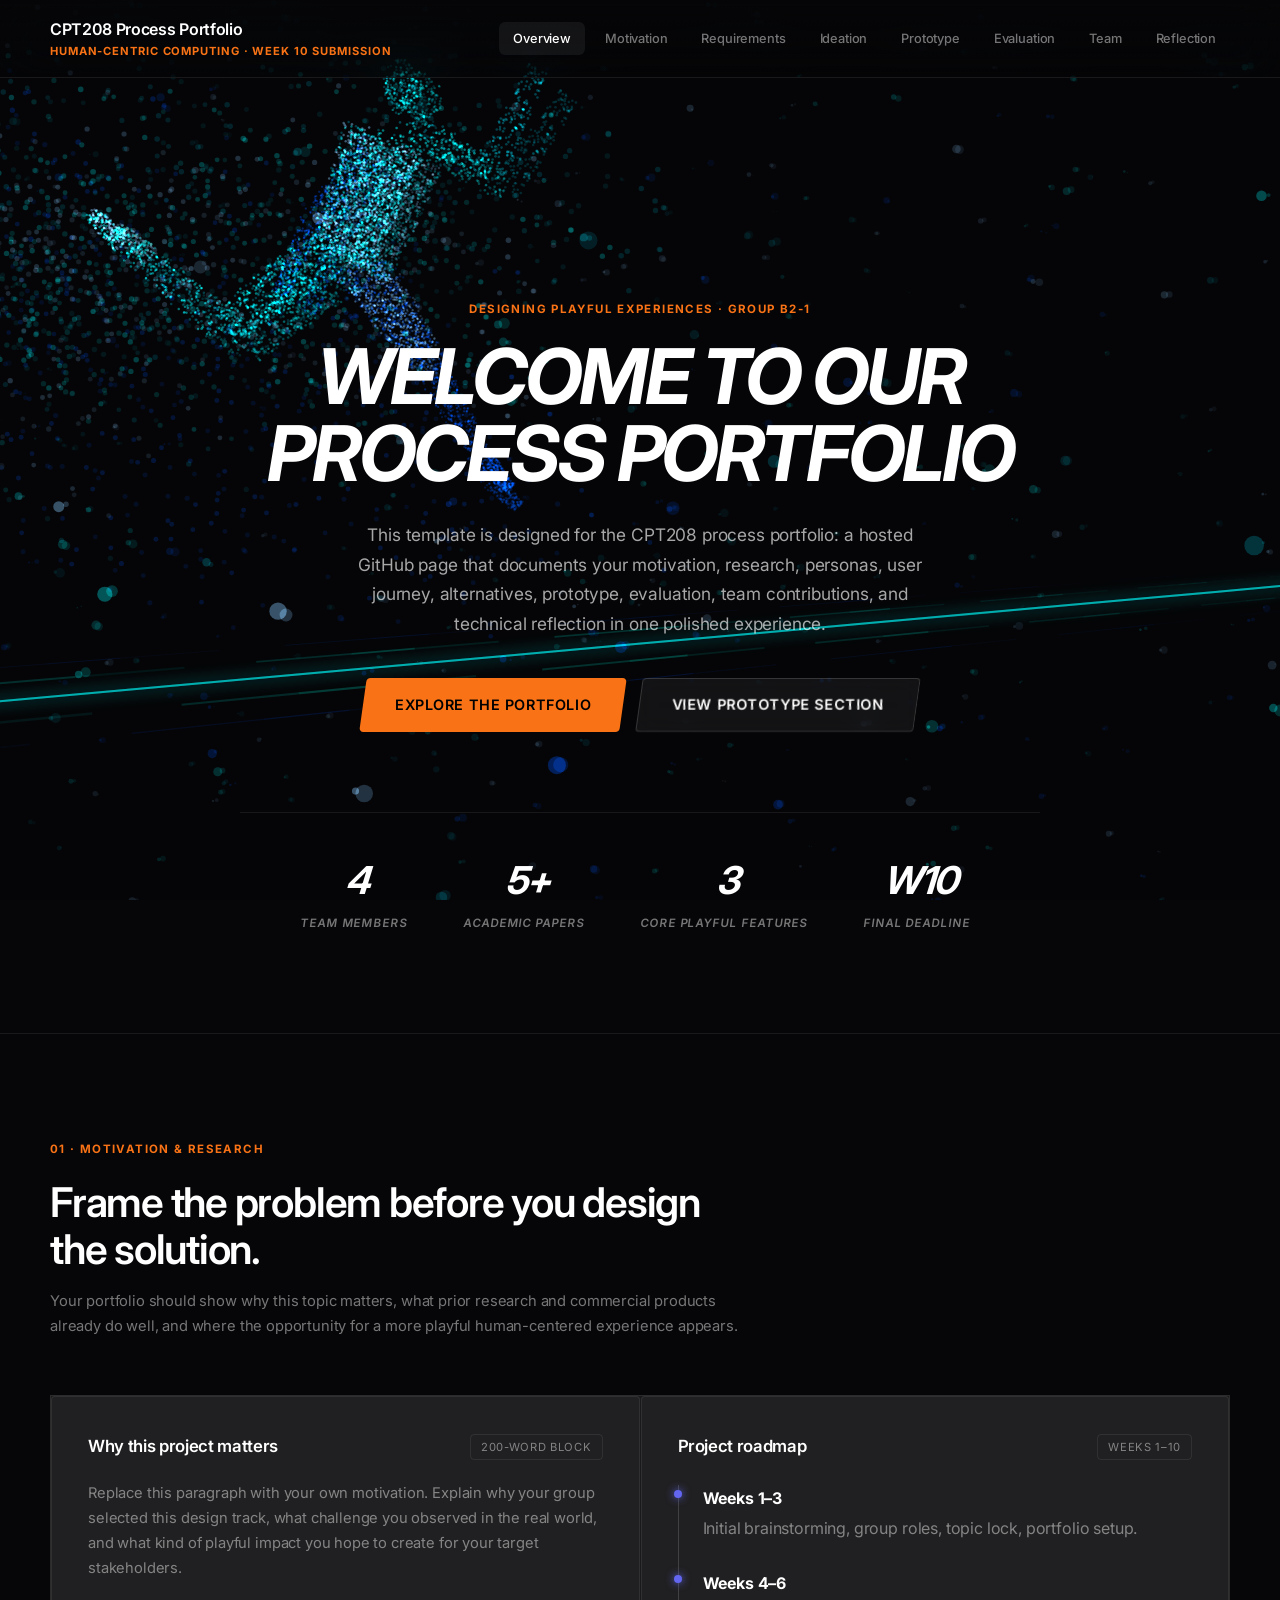
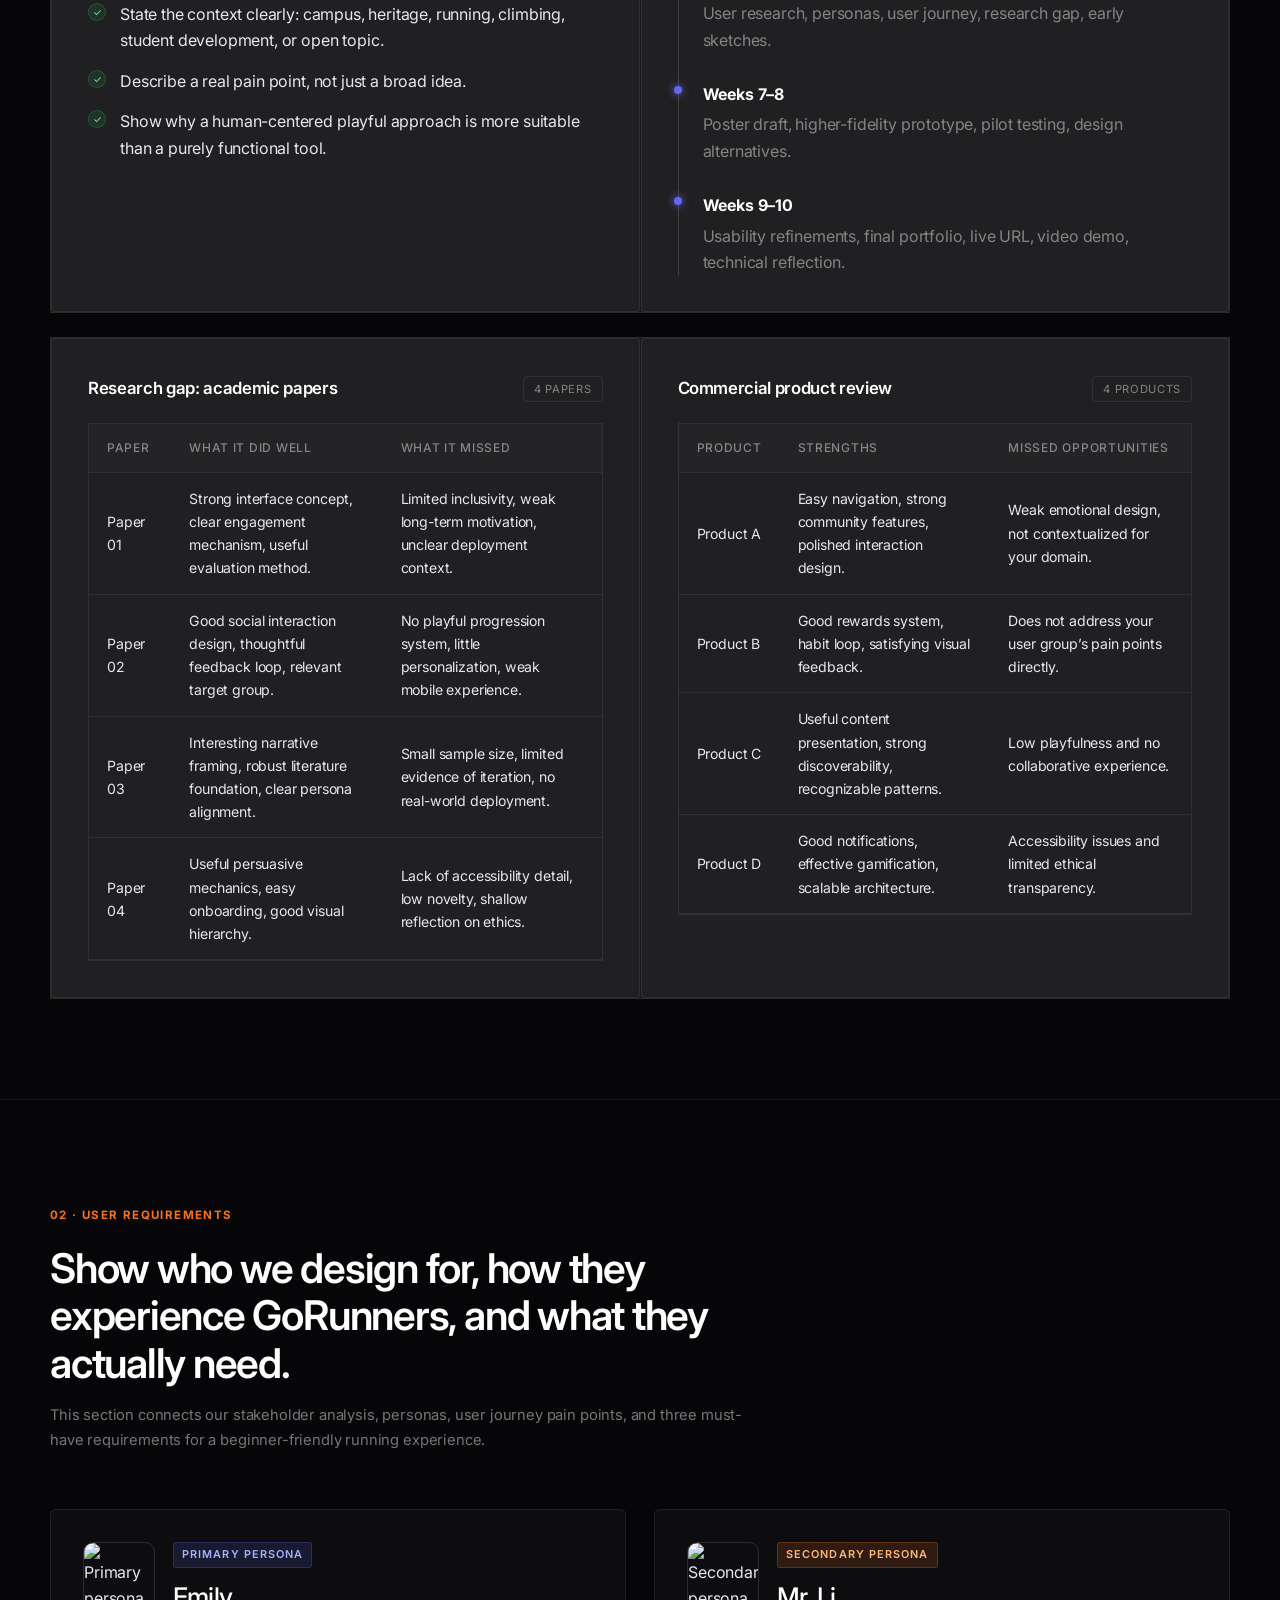
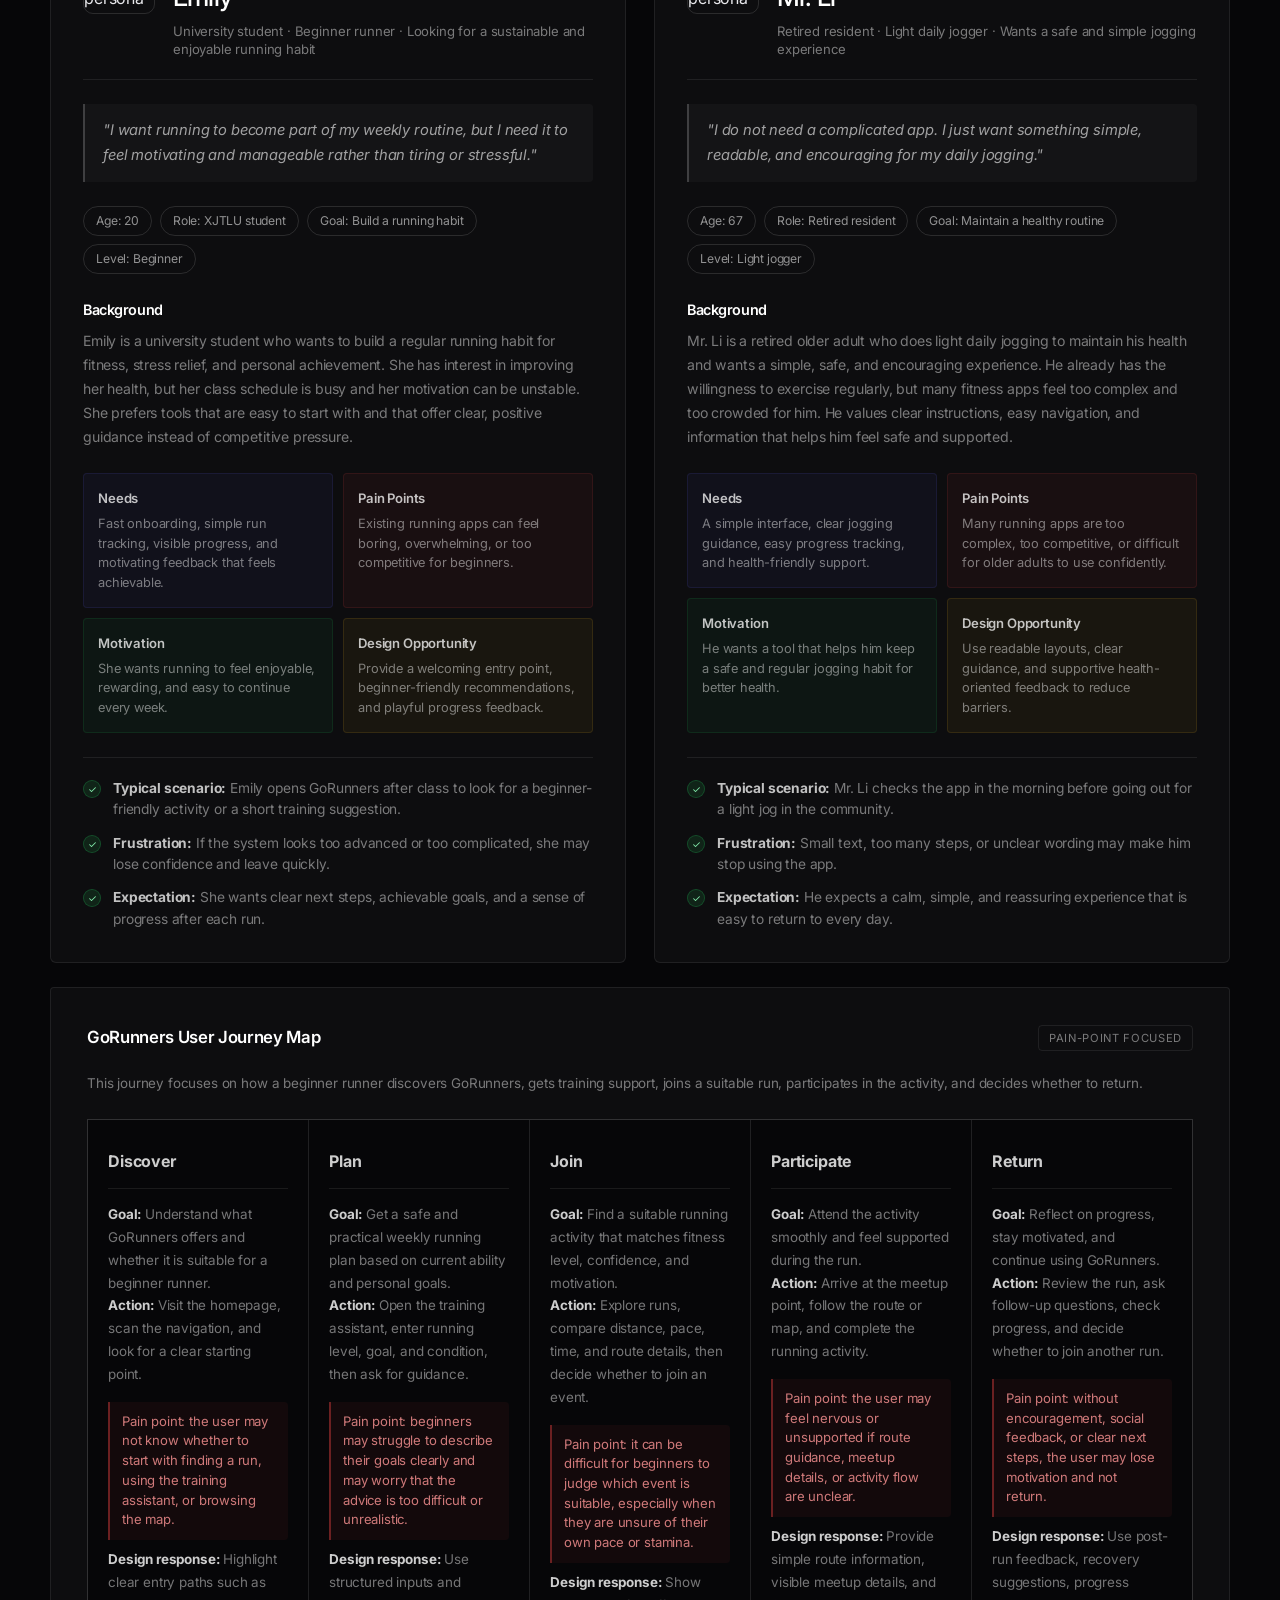
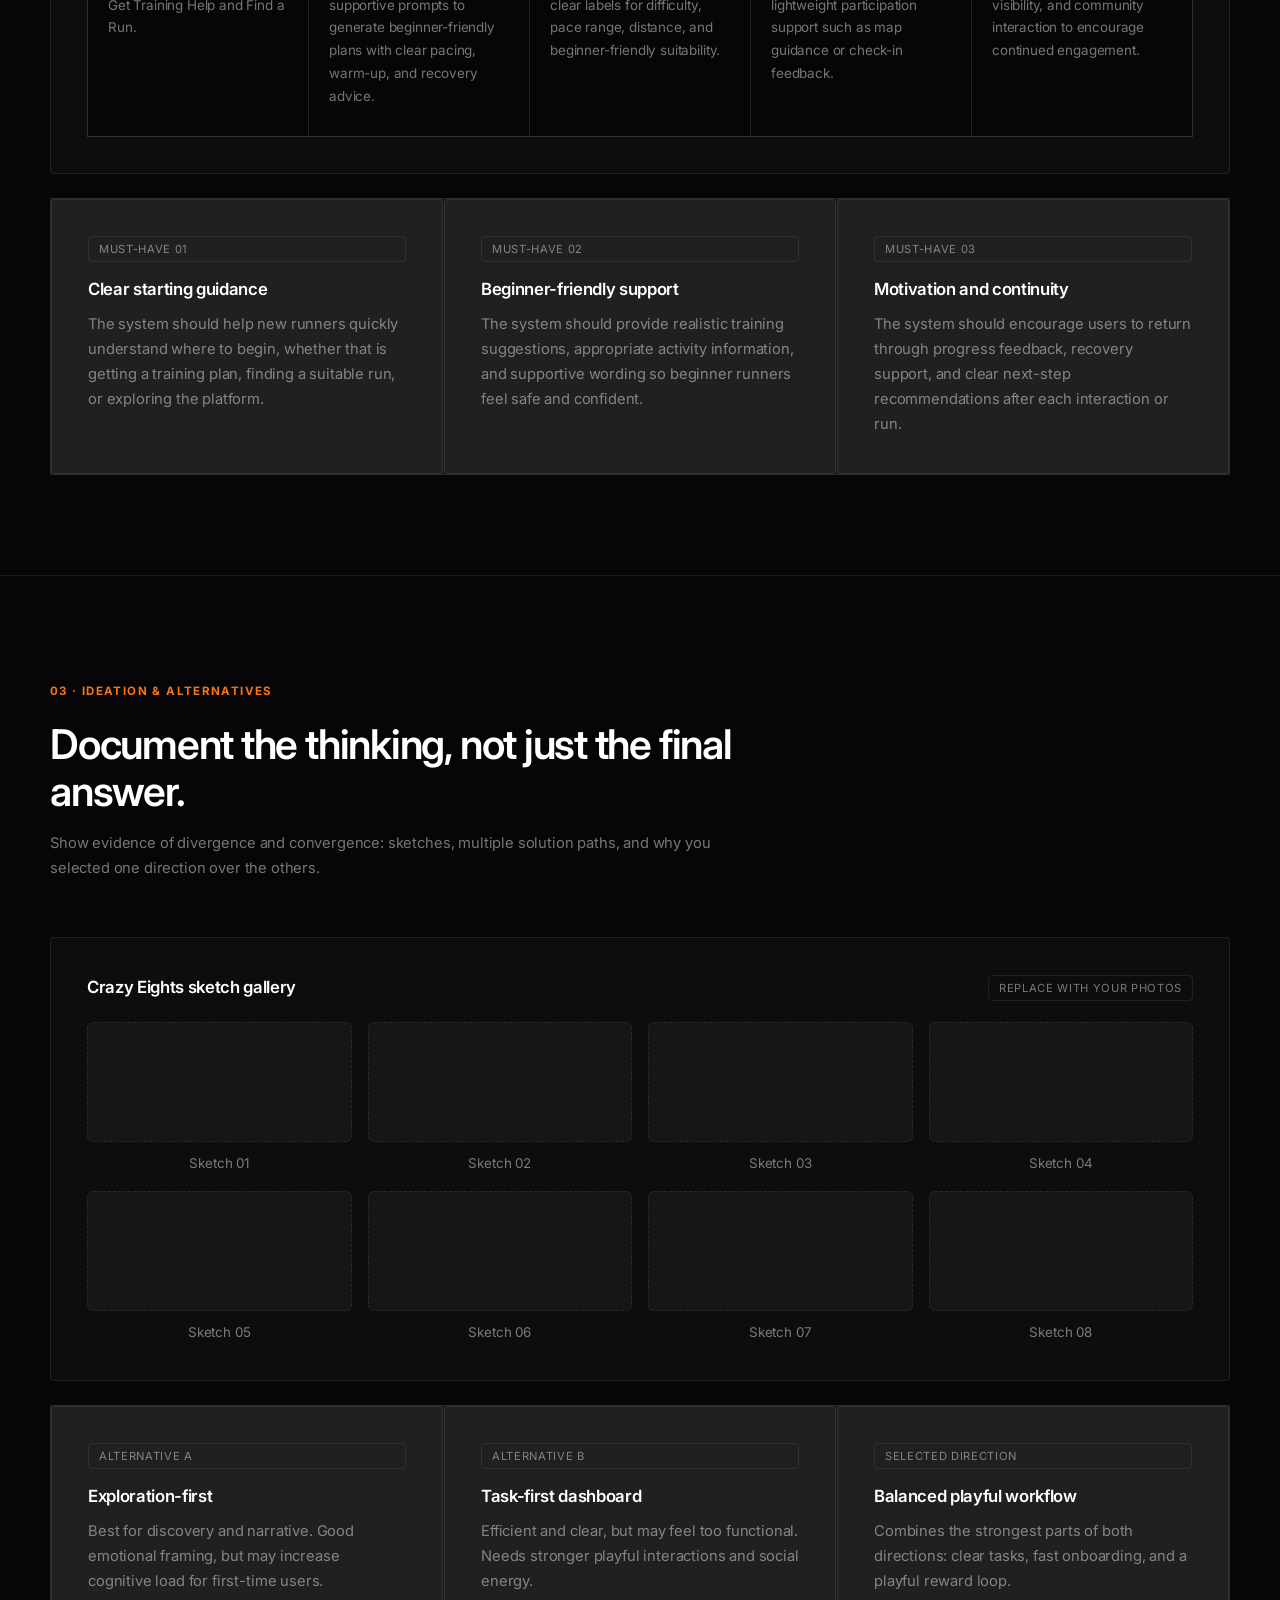
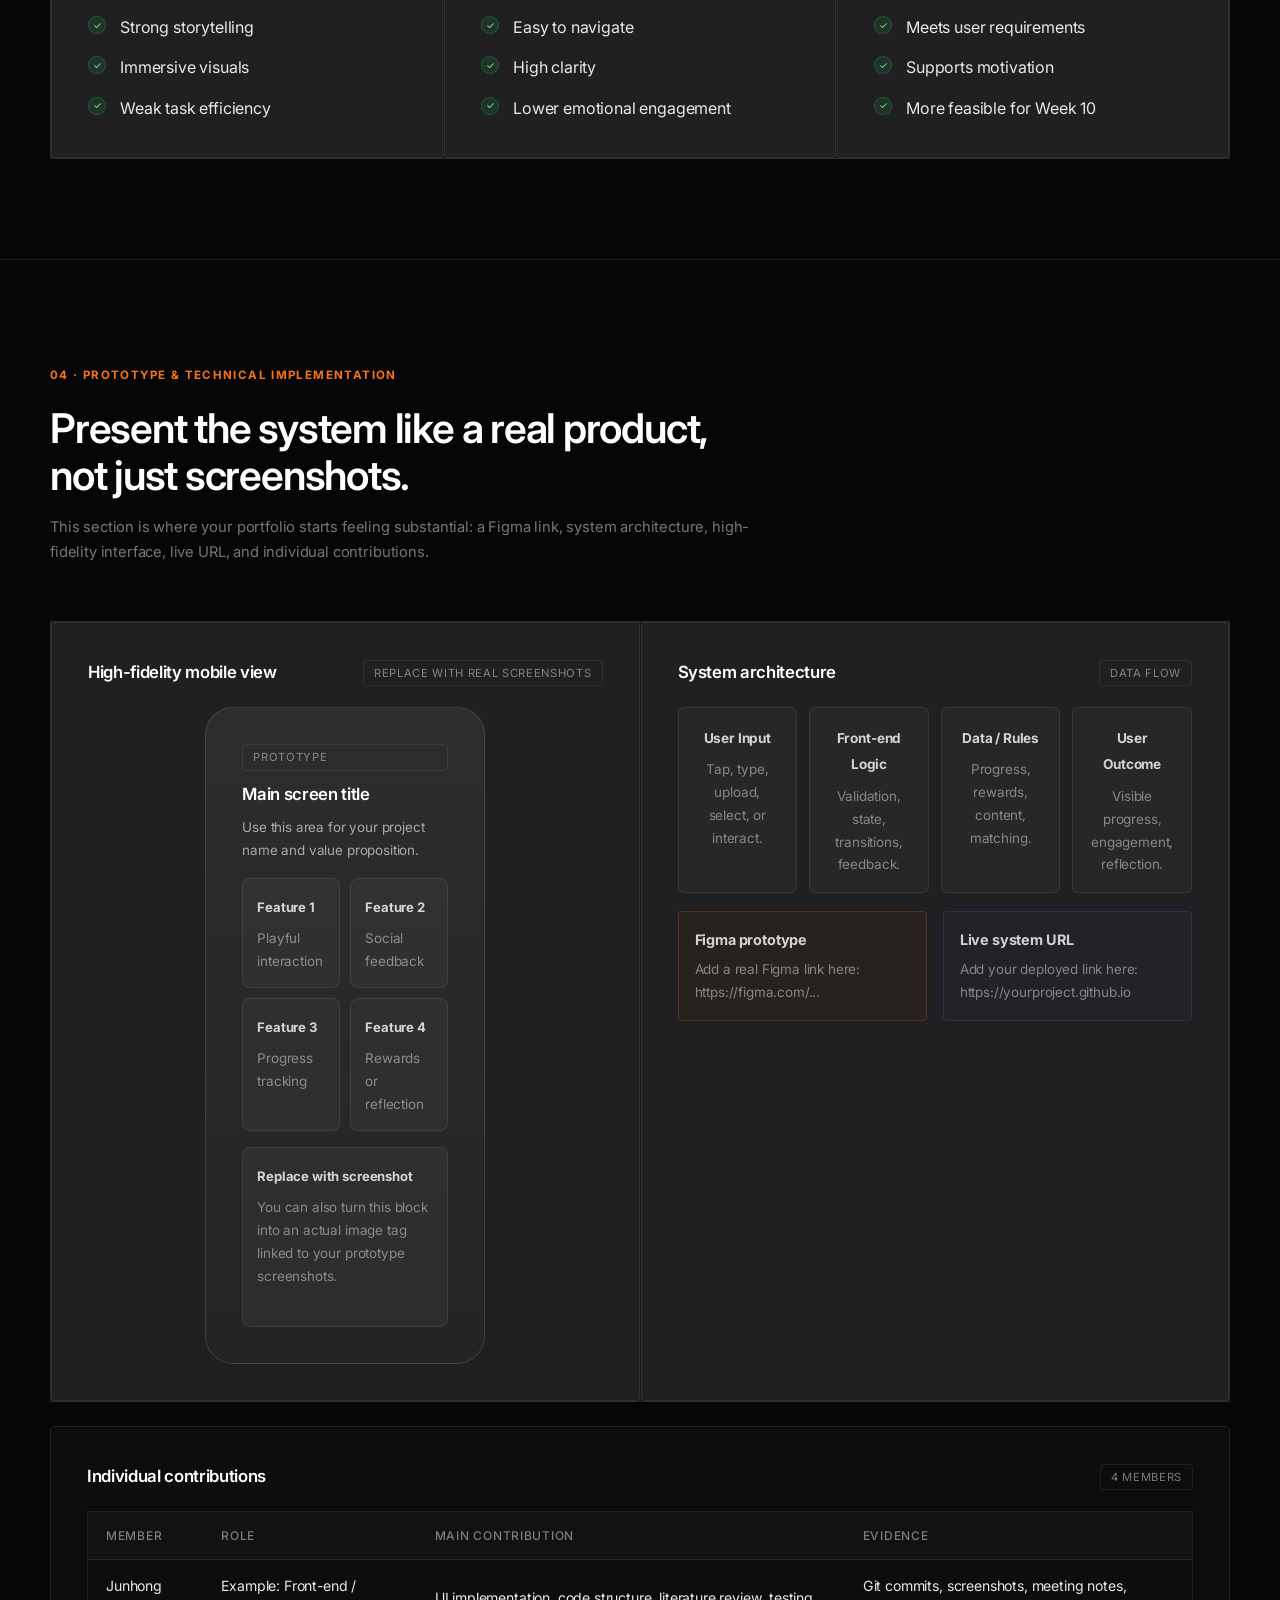
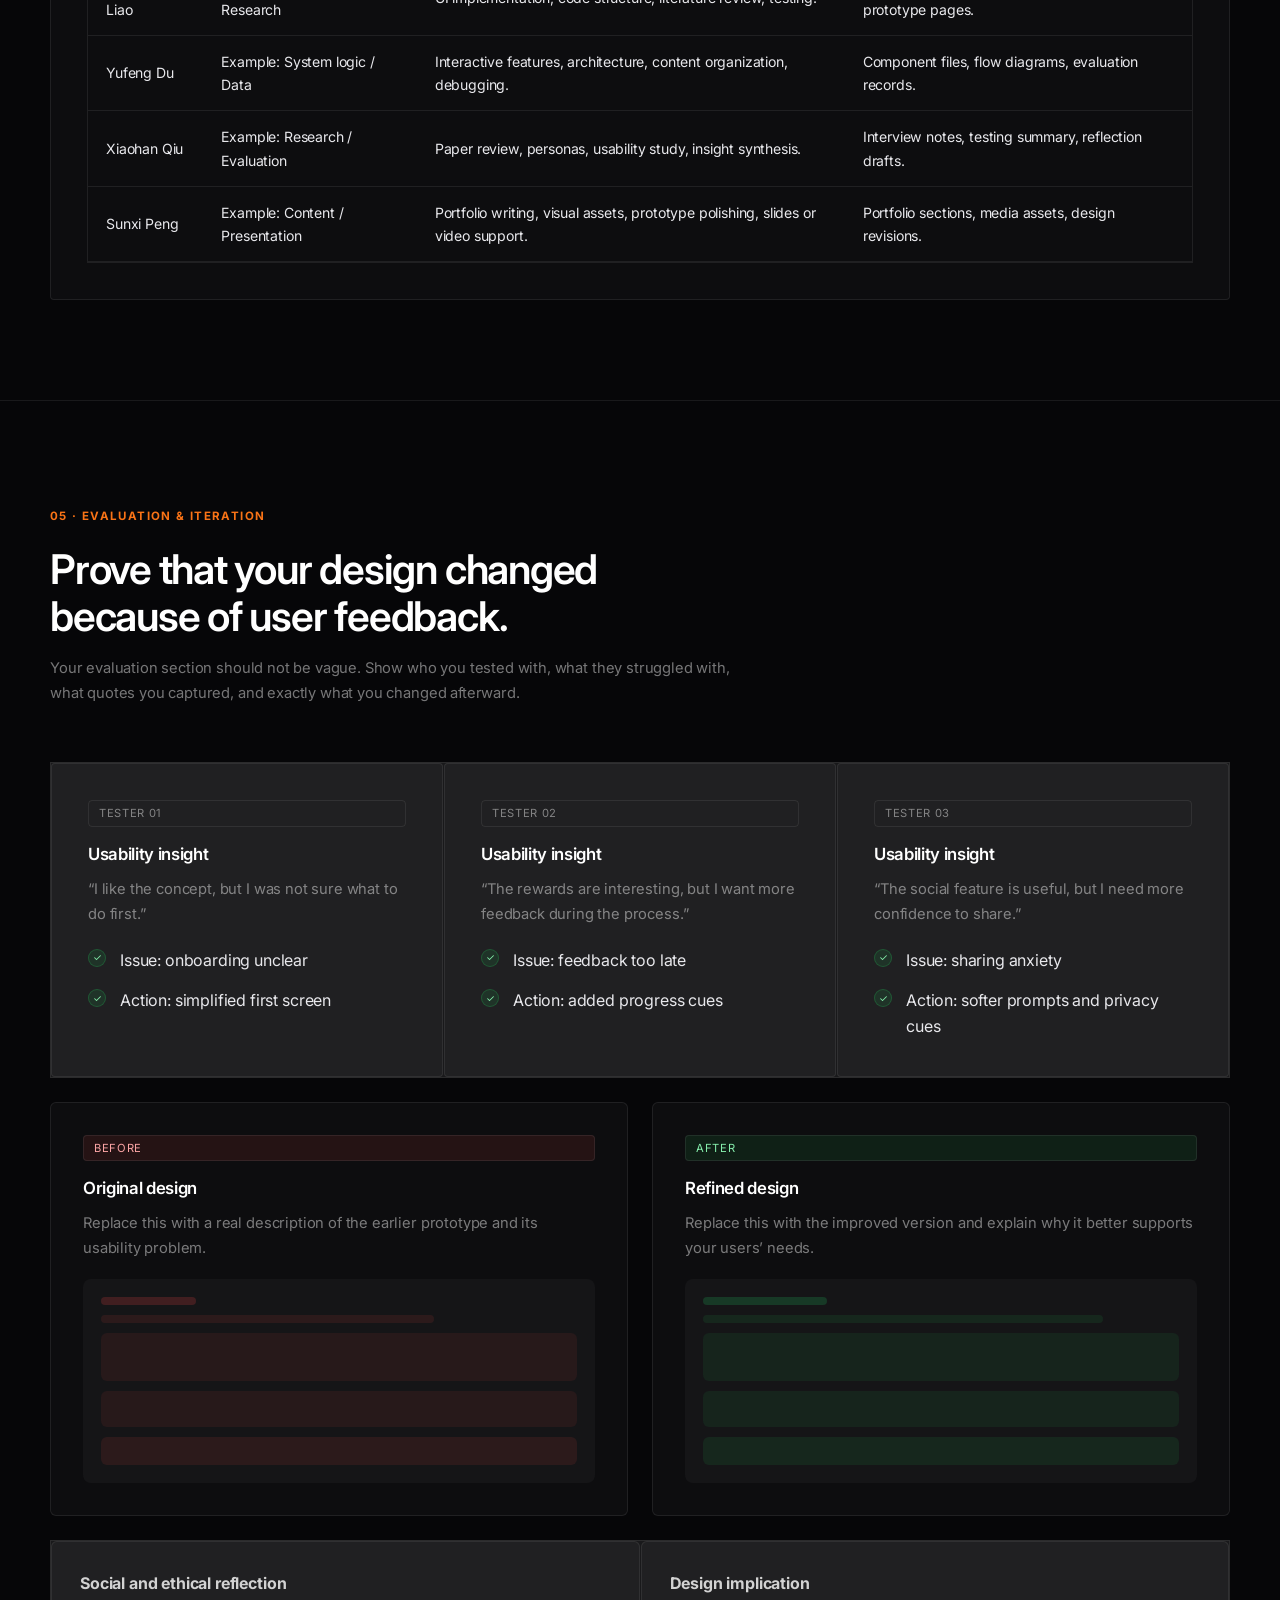
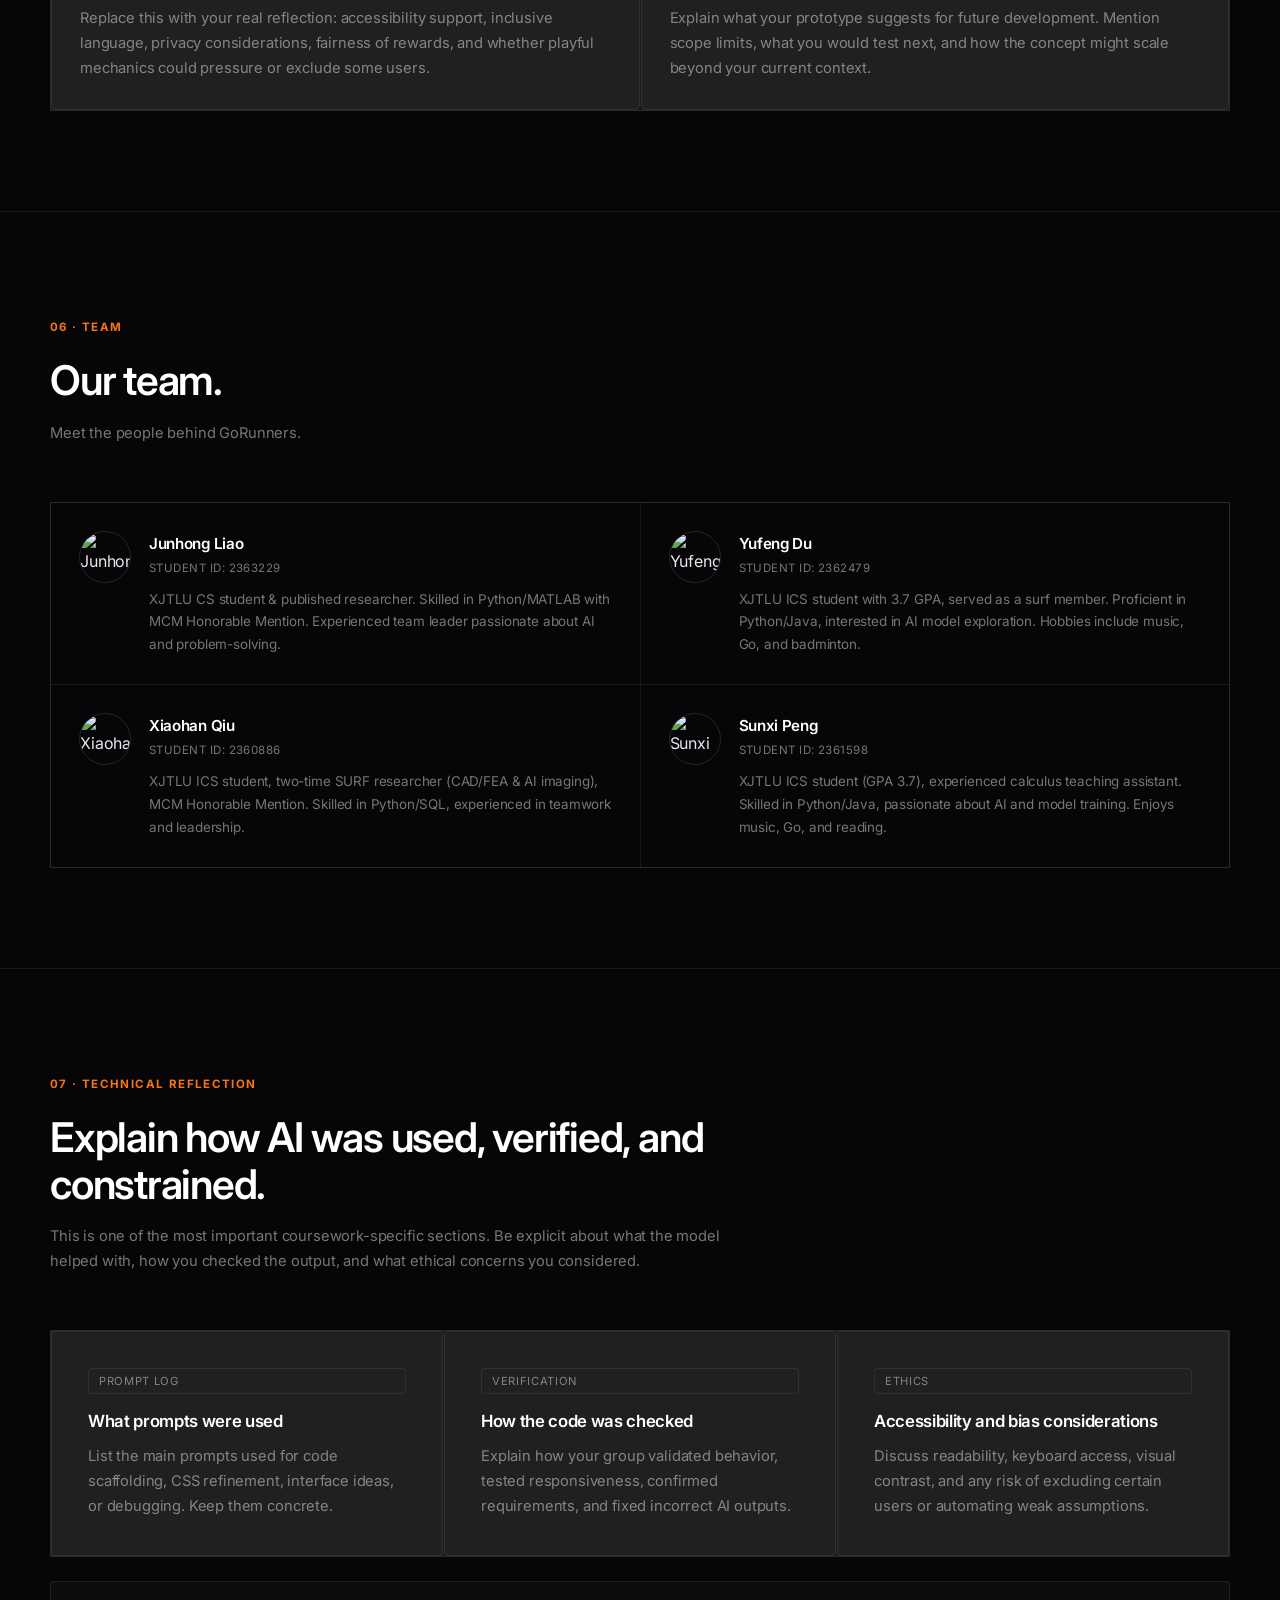
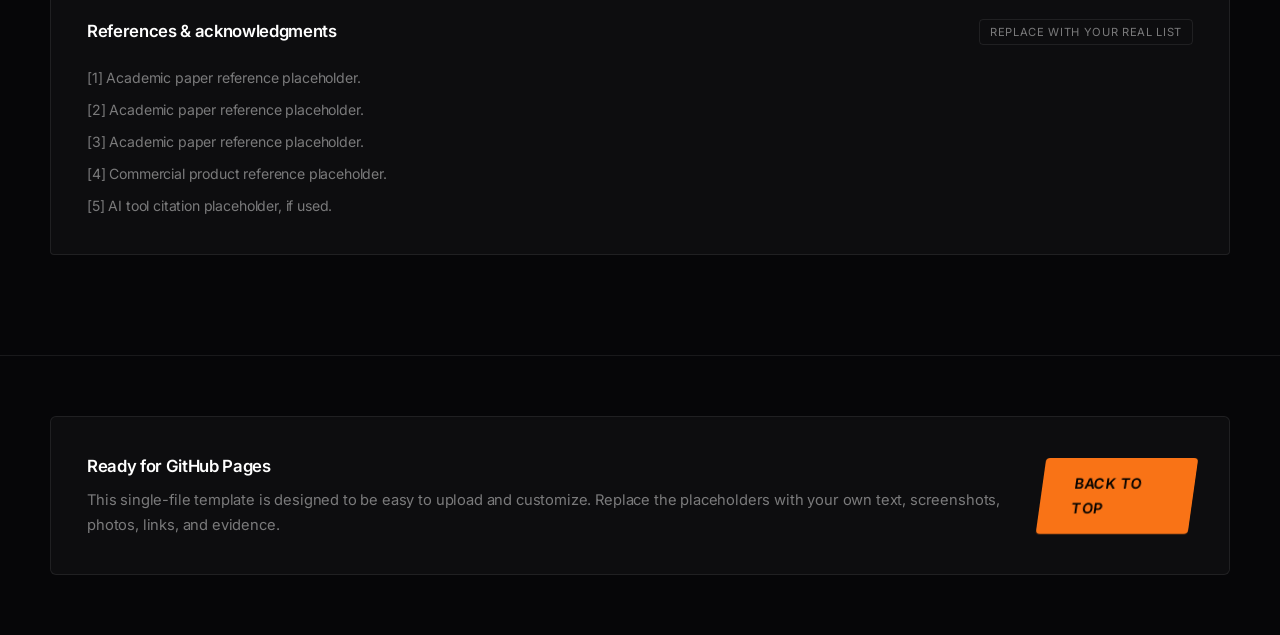
==== commit 13fd4949: "Add files via upload" ====
--- a/index.html
+++ b/index.html
@@ -750,8 +750,10 @@
         window.scrollTo({ top: 0, behavior: 'smooth' });
       });
     }
-    /* ===== Algorithmic Donut 3D Engine ===== */
+    /* ===== Cinematic Particle Runner Engine ===== */
     const canvas = document.getElementById('donutCanvas');
+    // Rename ID for semantic correctness (Optional, but using #donutCanvas keeps CSS identical)
+    canvas.id = 'runnerCanvas';
     const ctx = canvas.getContext('2d');
     let width, height;
     
@@ -764,34 +766,78 @@
     window.addEventListener('resize', resize);
     resize();
 
-    // Fade out donut on scroll
+    // Force scroll to top on reload to make sure the hero canvas is seen first
+    if ('scrollRestoration' in history) {
+      history.scrollRestoration = 'manual';
+    }
+    window.scrollTo(0, 0);
+
+    // Fade out runner on scroll
     window.addEventListener('scroll', () => {
       const scrollPercent = Math.min(window.scrollY / (window.innerHeight * 0.8), 1);
       canvas.style.opacity = 1 - scrollPercent;
     });
 
+    const NUM_PARTICLES = 8000;
     const particles = [];
-    const NUM_PARTICLES = 2500;
-    const R = 220; // Major radius
-    const r = 80;  // Minor radius
     
-    // Initialize Torus Particles
+    // Translucent Fluorescent Glowing colors (Cyan and Sky Blue)
+    const C_CYAN = '#00ffff'; 
+    const C_DEEPCYAN = '#008899'; 
+    const C_SKYBLUE = '#88ccff'; 
+    const C_DEEPBLUE = '#0055ff'; 
+
+    // Make body r1/r2 tighter for a sharper silhouette
+    const bodyDefs = [
+      { r1: 12, r2: 10, colors: [C_CYAN, C_DEEPCYAN] }, // 0 Head
+      { r1: 18, r2: 24, colors: [C_DEEPCYAN, C_SKYBLUE, C_CYAN] }, // 1 Torso 
+      { r1: 10, r2: 7,  colors: [C_DEEPCYAN, C_CYAN] }, // 2 LArm U 
+      { r1: 7,  r2: 5,  colors: [C_DEEPCYAN] }, // 3 LArm L
+      { r1: 10, r2: 7,  colors: [C_DEEPBLUE] }, // 4 RArm U 
+      { r1: 7,  r2: 5,  colors: [C_DEEPBLUE] }, // 5 RArm L
+      { r1: 15, r2: 10, colors: [C_CYAN, C_DEEPCYAN] }, // 6 LLeg U 
+      { r1: 10, r2: 6,  colors: [C_CYAN, C_DEEPCYAN] }, // 7 LLeg L
+      { r1: 6,  r2: 4,  colors: [C_SKYBLUE, C_CYAN] }, // 8 LFoot 
+      { r1: 15, r2: 10, colors: [C_DEEPBLUE, C_SKYBLUE] }, // 9 RLeg U 
+      { r1: 10, r2: 6,  colors: [C_DEEPBLUE] }, // 10 RLeg L
+      { r1: 6,  r2: 4,  colors: [C_DEEPBLUE] }, // 11 RFoot
+    ];
+
     for (let i = 0; i < NUM_PARTICLES; i++) {
-      const u = Math.random() * Math.PI * 2;
-      const v = Math.random() * Math.PI * 2;
-      
-      // Calculate 3D base position
-      const bx = (R + r * Math.cos(v)) * Math.cos(u);
-      const by = (R + r * Math.cos(v)) * Math.sin(u);
-      const bz = r * Math.sin(v);
-      
-      particles.push({
-        baseX: bx, baseY: by, baseZ: bz,
-        lx: 0, ly: 0, // logical 2D position
-        vx: 0, vy: 0, // velocity
-        // Create an accent distribution (neon orange vs tech blue/white)
-        isAccent: Math.random() > 0.85
-      });
+       let part = Math.floor(Math.random() * 12);
+       if(Math.random() < 0.3) part = 1; // strong torso density
+       else if(Math.random() < 0.25) part = (Math.random() > 0.5 ? 6 : 9); // thighs
+
+       let colors = bodyDefs[part].colors;
+       let color = colors[Math.floor(Math.random() * colors.length)];
+       
+       // For a hollow outline effect: rRatio should heavily bias toward 1.0
+       let rRatio = Math.pow(Math.random(), 0.3);
+       
+       const rand = Math.random();
+       let type = 0; // 0 = Body, 1 = Trails, 2 = Ambient Bokeh
+       if (rand < 0.35) type = 1; 
+       else if (rand < 0.45) type = 2; // 10% ambient
+
+       particles.push({
+         part: part,
+         u: Math.random(),
+         v: Math.random() * Math.PI * 2,
+         rRatio: rRatio, 
+         lx: 0, ly: 0,
+         vx: 0, vy: 0,
+         color: color,
+         type: type,
+         trailX: -Math.random() * 1200, // initialize already dispersed
+         speed: Math.random() * 12 + 6,
+         wavePhase: Math.random() * Math.PI * 2,
+         waveAmp: Math.random() < 0.3 ? Math.random() * 120 + 30 : Math.random() * 15 + 5,
+         ambientPos: { 
+            x: (Math.random()-0.5)*1800, 
+            y: (Math.random()-0.5)*1200, 
+            z: (Math.random()-0.5)*1000 
+         }
+       });
     }
 
     let mouse = { x: -9999, y: -9999 };
@@ -800,85 +846,319 @@
     window.addEventListener('mouseout', () => { mouse.x = -9999; mouse.y = -9999; });
 
     let time = 0;
+
+    function getRunnerSkeleton(t) {
+      // Much more athletic posture and dynamic movement
+      // Pelvis bounces lower when leg is fully extended (mid stance), highest in flight
+      const pelvisY = 30 - Math.sin(t * 2) * 8; 
+      const pelvisX = 0;
+      
+      const torsoAngle = 0.35 + Math.cos(t * 2) * 0.08; 
+      const torsoLength = 70;
+      
+      const neckX = pelvisX + Math.sin(torsoAngle) * torsoLength;
+      const neckY = pelvisY - Math.cos(torsoAngle) * torsoLength;
+      
+      // Head stabilizes against bounce, bobs slightly
+      const headAngle = torsoAngle - Math.sin(t * 2 - 0.5) * 0.15;
+      const headX = neckX + Math.sin(headAngle) * 20;
+      const headY = neckY - Math.cos(headAngle) * 20;
+      
+      const shoulderTwist = Math.sin(t) * 0.6; // deeper arm swing
+      const shoulderWidth = 32;
+      const lsX = neckX - Math.sin(shoulderTwist) * shoulderWidth;
+      const lsZ = Math.cos(shoulderTwist) * shoulderWidth;
+      const rsX = neckX + Math.sin(shoulderTwist) * shoulderWidth;
+      const rsZ = -Math.cos(shoulderTwist) * shoulderWidth;
+      
+      const hipTwist = -Math.sin(t) * 0.45; // deeper stride
+      const hipWidth = 18;
+      const lhX = pelvisX - Math.sin(hipTwist) * hipWidth;
+      const lhZ = Math.cos(hipTwist) * hipWidth;
+      const rhX = pelvisX + Math.sin(hipTwist) * hipWidth;
+      const rhZ = -Math.cos(hipTwist) * hipWidth;
+      
+      function getLeg(phase, hX, hY, hZ) {
+        const tLen = 65, cLen = 70;
+        // Non-linear thigh swing to simulate snap
+        const tAng = Math.sin(phase) * 1.2 - 0.15; 
+        
+        // High knee bend during recovery phase
+        const kneeBend = Math.max(0, Math.sin(phase - Math.PI*0.4)) * 2.3 + 0.1;
+        
+        const kX = hX + Math.sin(tAng) * tLen;
+        const kY = hY + Math.cos(tAng) * tLen;
+        
+        const aAng = tAng - kneeBend; 
+        const aX = kX + Math.sin(aAng) * cLen;
+        const aY = kY + Math.cos(aAng) * cLen;
+        
+        // Foot extends for kick off/landing
+        const ankleFlex = (Math.sin(phase + Math.PI*0.2) > 0) ? 0.3 : -0.1;
+        const fX = aX + Math.cos(aAng + ankleFlex) * 22; 
+        const fY = aY + Math.sin(aAng + ankleFlex) * 22;
+        
+        return [
+          {x: hX, y: hY, z: hZ}, {x: kX, y: kY, z: hZ},
+          {x: aX, y: aY, z: hZ}, {x: fX, y: fY, z: hZ}
+        ];
+      }
+
+      function getArm(phase, sX, sY, sZ) {
+        const uLen = 50, lLen = 50;
+        const uAng = Math.sin(phase) * 1.4 + 0.2; // arms pump more forward
+        // bend heavily when moving forward
+        const elbowBend = Math.max(0, Math.sin(phase)) * 2.1 + 0.3; 
+        
+        const eX = sX + Math.sin(uAng) * uLen;
+        const eY = sY + Math.cos(uAng) * uLen;
+        
+        const lAng = uAng + elbowBend; 
+        const wX = eX + Math.sin(lAng) * lLen;
+        const wY = eY + Math.cos(lAng) * lLen;
+        
+        return [
+          {x: sX, y: sY, z: sZ}, {x: eX, y: eY, z: sZ}, {x: wX, y: wY, z: sZ}
+        ];
+      }
+      
+      const lLeg = getLeg(t, lhX, pelvisY, lhZ);
+      const rLeg = getLeg(t + Math.PI, rhX, pelvisY, rhZ);
+      const lArm = getArm(t + Math.PI, lsX, neckY, lsZ);
+      const rArm = getArm(t, rsX, neckY, rsZ);
+      
+      return [
+        [{x: headX, y: headY, z: 0}],
+        [{x: pelvisX, y: pelvisY, z: 0}, {x: neckX, y: neckY, z: 0}],
+        [lArm[0], lArm[1]], [lArm[1], lArm[2]],
+        [rArm[0], rArm[1]], [rArm[1], rArm[2]],
+        [lLeg[0], lLeg[1]], [lLeg[1], lLeg[2]], [lLeg[2], lLeg[3]],
+        [rLeg[0], rLeg[1]], [rLeg[1], rLeg[2]], [rLeg[2], rLeg[3]]
+      ];
+    }
+
+    function interpolate(p1, p2, u) {
+      return { x: p1.x + (p2.x - p1.x)*u, y: p1.y + (p2.y - p1.y)*u, z: p1.z + (p2.z - p1.z)*u };
+    }
+
+    function addScatter(pts, u, v, rRatio, r1, r2, isHead) {
+      if (isHead) {
+        const c = pts[0];
+        const z = (u * 2 - 1) * r1 * rRatio;
+        const rs = Math.sqrt(Math.max(0, (r1*rRatio)**2 - z*z));
+        // Head is an oval leaning forward
+        return { x: c.x + rs * Math.cos(v) * 0.9 + 5, y: c.y - 10 + rs * Math.sin(v) * 1.3, z: c.z + z };
+      }
+      const p1 = pts[0], p2 = pts[1];
+      const pt = interpolate(p1, p2, u);
+      const dx = p2.x - p1.x, dy = p2.y - p1.y, dz = p2.z - p1.z;
+      const len = Math.sqrt(dx*dx + dy*dy + dz*dz) || 1;
+      const nx = dx/len, ny = dy/len, nz = dz/len;
+      let px = -ny, py = nx, pz = 0;
+      let plen = Math.sqrt(px*px + py*py);
+      if(plen < 0.1) { px = 1; py = 0; pz = 0; }
+      else { px /= plen; py /= plen; }
+      const qx = ny * pz - nz * py;
+      const qy = nz * px - nx * pz;
+      const qz = nx * py - ny * px;
+      
+      const rad = rRatio * (r1 + (r2 - r1) * u);
+      pt.x += (px * Math.cos(v) + qx * Math.sin(v)) * rad;
+      pt.y += (py * Math.cos(v) + qy * Math.sin(v)) * rad;
+      pt.z += (pz * Math.cos(v) + qz * Math.sin(v)) * rad;
+      return pt;
+    }
+
     function animate() {
-      time += 0.005;
-      
-      // Clear with slight trailing effect for motion blur
-      ctx.fillStyle = 'rgba(6, 6, 8, 0.2)';
+      time += 0.055; // fluid sprint speed
+      
+      ctx.fillStyle = 'rgba(6, 6, 8, 0.4)'; // darker fade for cleaner trails
       ctx.fillRect(0, 0, width, height);
       
       const cx = width / 2;
       const cy = height / 2;
       
-      // Rotation matrices based on time
-      const cosX = Math.cos(time * 0.8); const sinX = Math.sin(time * 0.8);
-      const cosY = Math.cos(time * 1.2); const sinY = Math.sin(time * 1.2);
-      const cosZ = Math.cos(time * 0.3); const sinZ = Math.sin(time * 0.3);
+      // Keep it tightly as a side profile to emphasize the silhouette
+      const sceneRotY = Math.sin(time * 0.05) * 0.1;
+      const cosY = Math.cos(sceneRotY);
+      const sinY = Math.sin(sceneRotY);
+
+      const S = 1.8; 
+      
+      const skeleton = getRunnerSkeleton(time);
+
+      // ---------------------------------
+      // Draw 3D Diagonal Track
+      // ---------------------------------
+      const floorY = 220; 
+      const dashSpeed = 1600; // fast speed
+      const dashOffset = (time * dashSpeed) % 300; 
+      const trackSlope = -0.35;
+      
+      // Central glowing line
+      ctx.beginPath();
+      for (let i = -15; i < 15; i++) {
+        const sx = i * 150;
+        const sz = (sx + 150) * trackSlope;
+        let rz = -sx * sinY + sz * cosY;
+        let p = 800 / (800 - rz);
+        if (p > 0) {
+          // slight offset to match runner's offset
+          let px = cx + ((sx - 150) * cosY + sz * sinY) * p;
+          let py = cy + floorY * p;
+          if (i === -15) ctx.moveTo(px, py);
+          else ctx.lineTo(px, py);
+        }
+      }
+      ctx.globalAlpha = 0.5;
+      ctx.strokeStyle = '#00ffff'; // updated track to cyan
+      ctx.lineWidth = 2;
+      ctx.shadowBlur = 15;
+      ctx.shadowColor = '#00ffff';
+      ctx.stroke();
+      ctx.shadowBlur = 0;
+
+      // Dashed Side Lanes
+      for (let lane of [-2, -1, 1, 2]) {
+        const laneZ = lane * 70; 
+        const isAccent = Math.abs(lane) === 1;
+        const color = isAccent ? '#00bca8' : '#0055ff'; // updated to teal/deep blue
+        
+        for (let i = -10; i < 15; i++) {
+           const startX = i * 300 - dashOffset;
+           if (Math.abs(startX) > 2800) continue;
+           const endX = startX + 150; 
+           
+           const zStart = laneZ + (startX + 150) * trackSlope; 
+           const zEnd = laneZ + (endX + 150) * trackSlope;
+           
+           let rz1 = -startX * sinY + zStart * cosY;
+           let p1 = 800 / (800 - rz1);
+           let rz2 = -endX * sinY + zEnd * cosY;
+           let p2 = 800 / (800 - rz2);
+           
+           if (p1 > 0 && p2 > 0) {
+             ctx.globalAlpha = Math.max(0, (0.4 - Math.abs(startX)/3500)) * (isAccent ? 0.6 : 0.3);
+             ctx.strokeStyle = color;
+             ctx.lineWidth = (isAccent ? 2 : 1) * ((p1+p2)/2); 
+             ctx.beginPath();
+             ctx.moveTo(cx + ((startX - 150) * cosY + zStart * sinY) * p1, cy + floorY * p1);
+             ctx.lineTo(cx + ((endX - 150) * cosY + zEnd * sinY) * p2, cy + floorY * p2);
+             ctx.stroke();
+           }
+        }
+      }
+      ctx.globalAlpha = 1.0;
+      ctx.globalCompositeOperation = 'lighter'; // Add magical bloom glow
 
       for (let p of particles) {
-        // 1. Rotate base 3D coordinates
-        // Rotate X
-        let y1 = p.baseY * cosX - p.baseZ * sinX;
-        let z1 = p.baseY * sinX + p.baseZ * cosX;
-        // Rotate Y
-        let x2 = p.baseX * cosY + z1 * sinY;
-        let z2 = -p.baseX * sinY + z1 * cosY;
-        // Rotate Z
-        let targetX = x2 * cosZ - y1 * sinZ;
-        let targetY = x2 * sinZ + y1 * cosZ;
-        
-        // 2. Add fake perspective scalar
-        const perspective = 800 / (800 - z2);
-        targetX = cx + targetX * perspective;
-        targetY = cy + targetY * perspective;
-        
-        // Initialize logical position on first frame to prevent flying in
-        if (p.lx === 0 && p.ly === 0) { p.lx = targetX; p.ly = targetY; }
-
-        // 3. Mouse Interaction (Repel/Destruction)
+        let size, alpha, targetX, targetY;
+        
+        if (p.type === 2) {
+            // Ambient Drifting Bokeh
+            p.ambientPos.x -= p.speed * 0.3; 
+            p.ambientPos.y += Math.sin(time + p.wavePhase) * 1.5;
+            if (p.ambientPos.x < -1000) p.ambientPos.x = 1000;
+            
+            let bx = p.ambientPos.x;
+            let by = p.ambientPos.y;
+            let bz = p.ambientPos.z;
+            
+            let rx = bx * cosY + bz * sinY;
+            let ry = by;
+            let rz = -bx * sinY + bz * cosY;
+
+            const perspective = 800 / (800 - rz);
+            targetX = cx + rx * perspective;
+            targetY = cy + ry * perspective;
+            
+            p.lx = targetX; p.ly = targetY;
+            size = Math.max(0.2, (Math.random() * 4 + 0.5) * perspective); // vast optical bokeh
+            alpha = Math.max(0.01, 0.15 * perspective);
+            
+            ctx.globalAlpha = alpha;
+            ctx.fillStyle = p.color;
+            ctx.beginPath();
+            ctx.arc(p.lx, p.ly, size, 0, Math.PI * 2);
+            ctx.fill();
+            continue;
+        }
+
+        const pts = skeleton[p.part];
+        const pDef = bodyDefs[p.part];
+        let base = addScatter(pts, p.u, p.v, p.rRatio, pDef.r1, pDef.r2, p.part === 0);
+        
+        // slight offset to the left so it sits cleanly alongside text
+        let bx = base.x * S - 150;
+        let by = (base.y - 70) * S; 
+        let bz = base.z * S;
+        
+        let resetting = false;
+        if (p.type === 1) {
+            // Trails flow left (backwards) relative to the runner moving right
+            p.trailX -= p.speed;
+            if (p.trailX < -1500 || Math.random() < 0.003) {
+                p.trailX = 0;
+                resetting = true;
+            }
+            bx += p.trailX;
+            // Create fluid ribbons curving outwards
+            by += Math.sin(p.trailX * 0.004 + time * 3 + p.wavePhase) * p.waveAmp;
+            bz += Math.cos(p.trailX * 0.003 + time * 2 + p.wavePhase) * p.waveAmp * 0.5;
+            
+            // Ribbons dynamically expand outwards creating a funnel effect behind
+            by += (p.trailX * 0.06) * (Math.sin(p.wavePhase)*1.5);
+        }
+
+        let rx = bx * cosY + bz * sinY;
+        let ry = by;
+        let rz = -bx * sinY + bz * cosY;
+
+        const perspective = 800 / (800 - rz);
+        targetX = cx + rx * perspective;
+        targetY = cy + ry * perspective;
+
+        if (resetting || (p.lx === 0 && p.ly === 0)) { 
+            p.lx = targetX; 
+            p.ly = targetY; 
+            p.vx = 0; 
+            p.vy = 0;
+        }
+
         const dx = p.lx - mouse.x;
         const dy = p.ly - mouse.y;
         const dist = Math.sqrt(dx * dx + dy * dy);
-        
-        if (dist < 180) {
+        if (dist < 180 && p.type === 0) {
           const force = (180 - dist) / 180;
-          p.vx += (dx / dist) * force * 12; // Explosive push
-          p.vy += (dy / dist) * force * 12;
+          p.vx += (dx / dist) * force * 20;
+          p.vy += (dy / dist) * force * 20;
         }
 
-        // 4. Spring Physics (Elastic return to target)
-        const springDx = targetX - p.lx;
-        const springDy = targetY - p.ly;
-        
-        p.vx += springDx * 0.05; // Spring stiffness
-        p.vy += springDy * 0.05;
-        
-        // Friction / Damping
-        p.vx *= 0.85; 
-        p.vy *= 0.85;
-        
-        // Update logical position
+        // Tighter spring for body, looser floating friction for trails
+        const spring = p.type === 1 ? 0.06 : 0.18;
+        const friction = p.type === 1 ? 0.96 : 0.72;
+        
+        p.vx += (targetX - p.lx) * spring;
+        p.vy += (targetY - p.ly) * spring;
+        
+        p.vx *= friction; 
+        p.vy *= friction;
         p.lx += p.vx;
         p.ly += p.vy;
 
-        // 5. Render
-        const size = Math.max(0.5, 2.5 * perspective);
-        // Dim particles that are further back, brighten front particles
-        const alpha = Math.min(1, Math.max(0.1, (z2 + r + R) / (2 * (r + R))));
-        
-        if (p.isAccent) {
-          // Neon Orange for sports accent
-          ctx.fillStyle = `rgba(249, 115, 22, ${alpha * 1.5})`; 
-        } else {
-          // Sci-fi tech blue/white
-          ctx.fillStyle = `rgba(180, 200, 255, ${alpha * 0.8})`;
-        }
+        size = Math.max(0.3, (p.type === 1 ? 2.5 : 1.2) * perspective);
+        alpha = Math.min(1, Math.max(0.05, (rz + 400) / 800));
+        
+        ctx.globalAlpha = p.type === 1 ? alpha * 0.4 : alpha * 0.8;
+        ctx.fillStyle = p.color;
 
         ctx.beginPath();
         ctx.arc(p.lx, p.ly, size, 0, Math.PI * 2);
         ctx.fill();
       }
       
+      ctx.globalAlpha = 1.0;
+      ctx.globalCompositeOperation = 'source-over';
       requestAnimationFrame(animate);
     }
     
--- a/style.css
+++ b/style.css
@@ -37,13 +37,16 @@
   -webkit-mask-image:linear-gradient(to bottom,rgba(0,0,0,.95) 0%,rgba(0,0,0,.2) 50%,transparent 100%);
 }
 
-#donutCanvas {
-  position: fixed;
-  top: 0; left: 0;
-  width: 100vw; height: 100vh;
-  z-index: 1; /* Above bg image, below content */
-  pointer-events: auto; /* Allow mouse interaction */
-  transition: opacity 0.4s ease;
+#runnerCanvas {
+  position: absolute;
+  top: 0;
+  left: 0;
+  width: 100vw;
+  height: 100vh;
+  z-index: 0; /* Behind everything */
+  pointer-events: auto; /* allow hover */
+  opacity: 1;
+  transition: opacity 0.5s ease-out;
 }
 
 a{color:inherit;text-decoration:none}
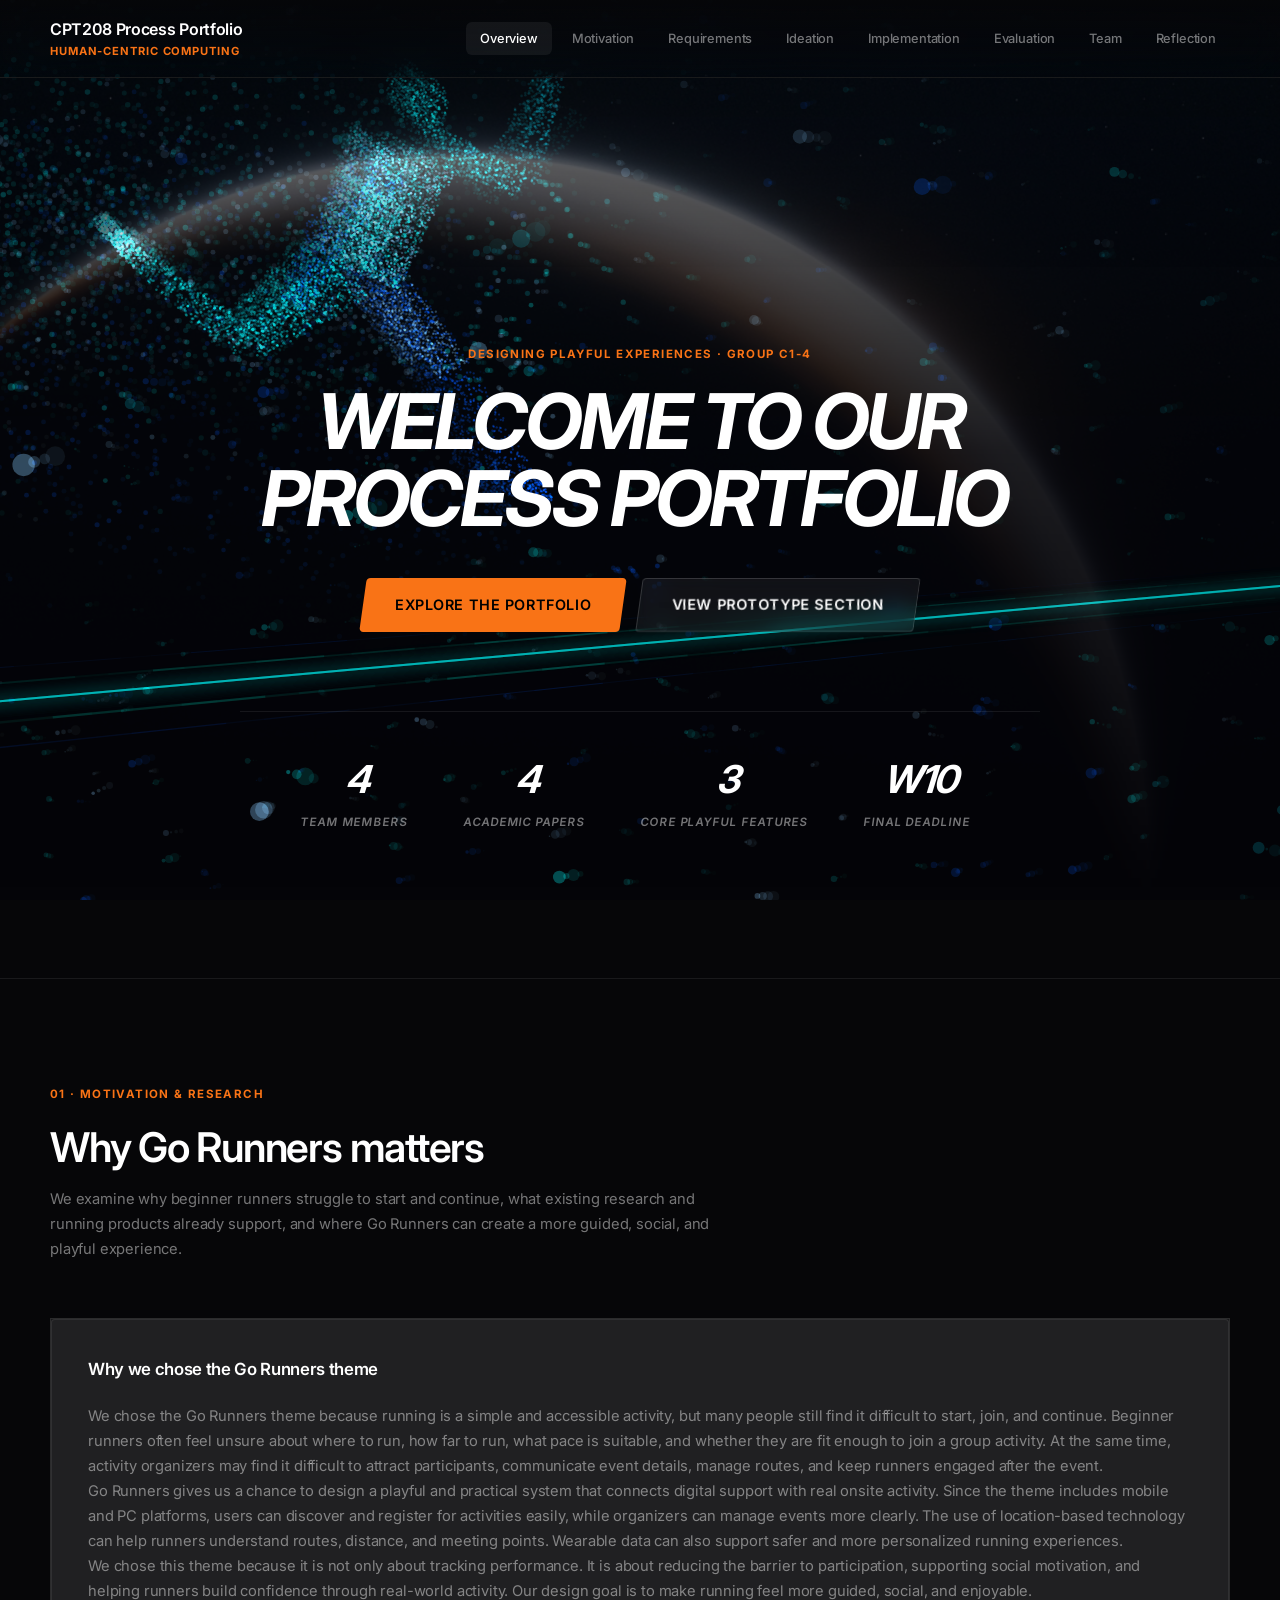
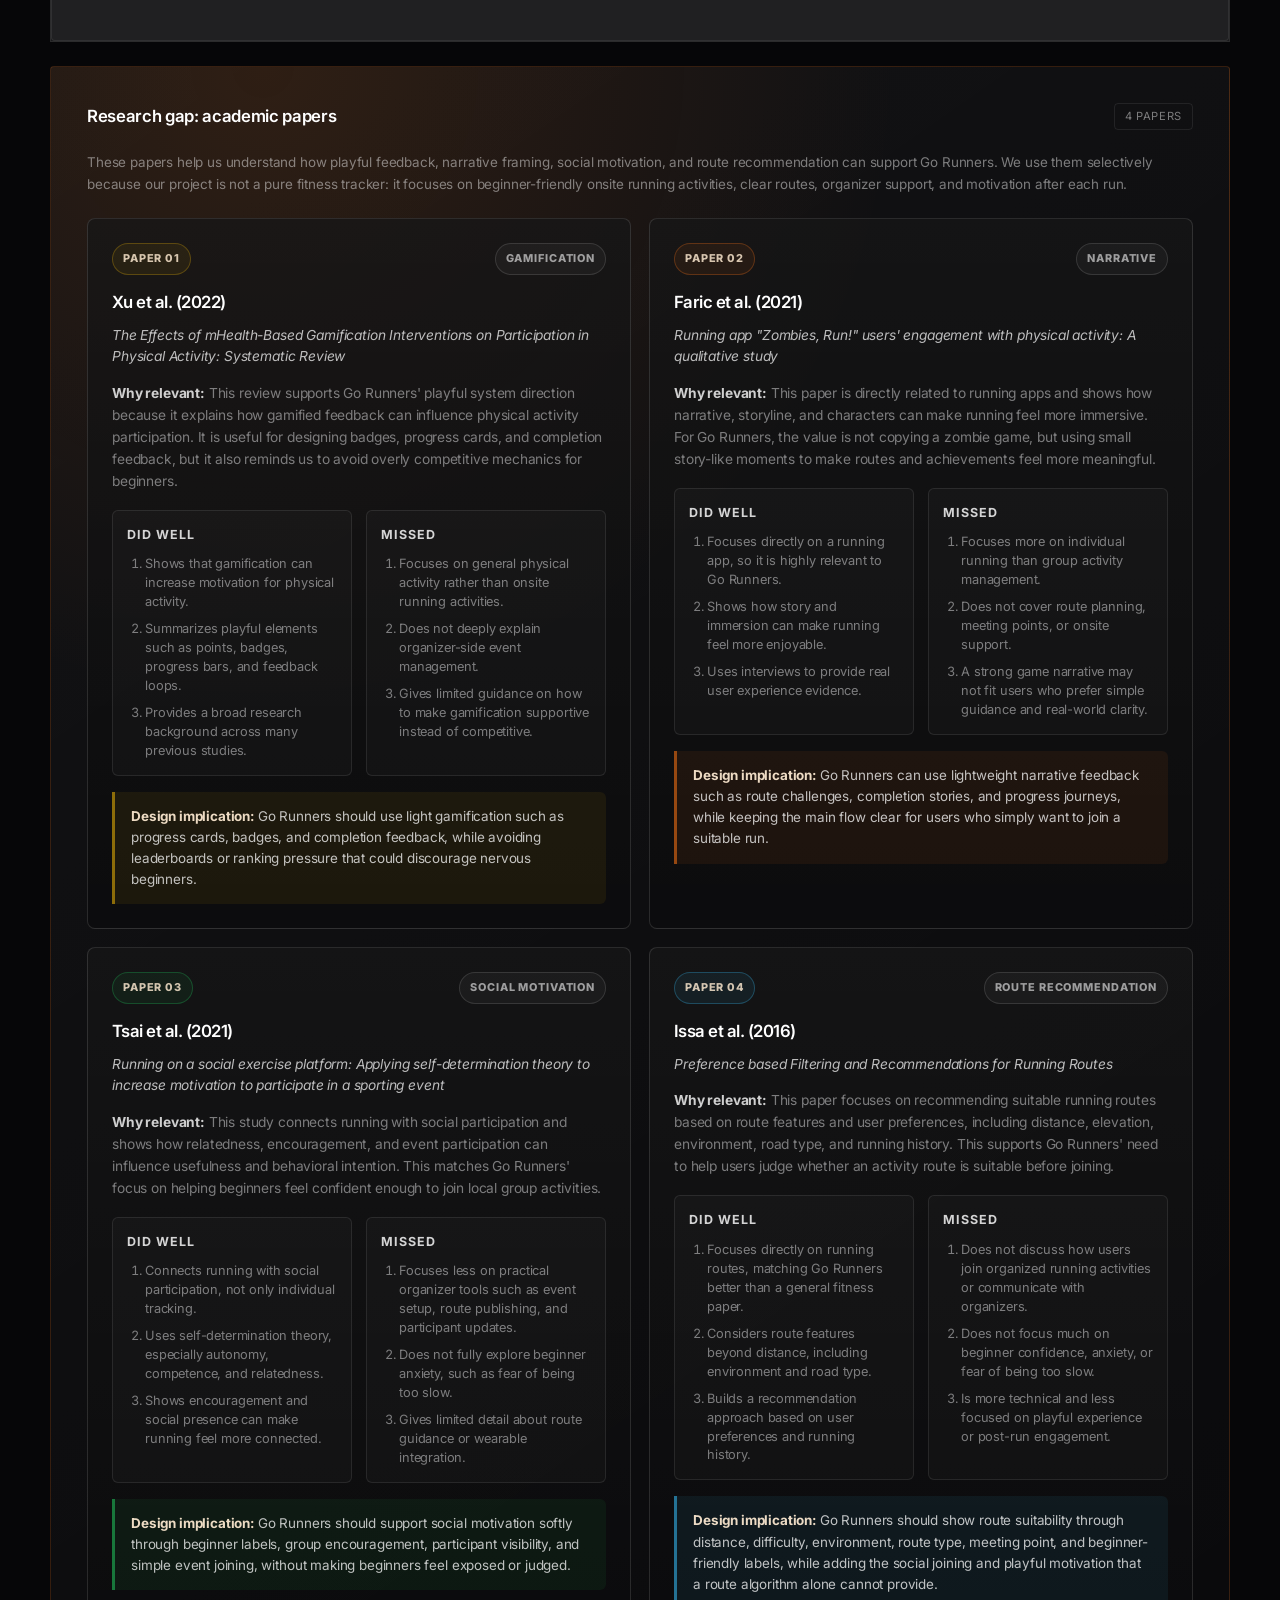
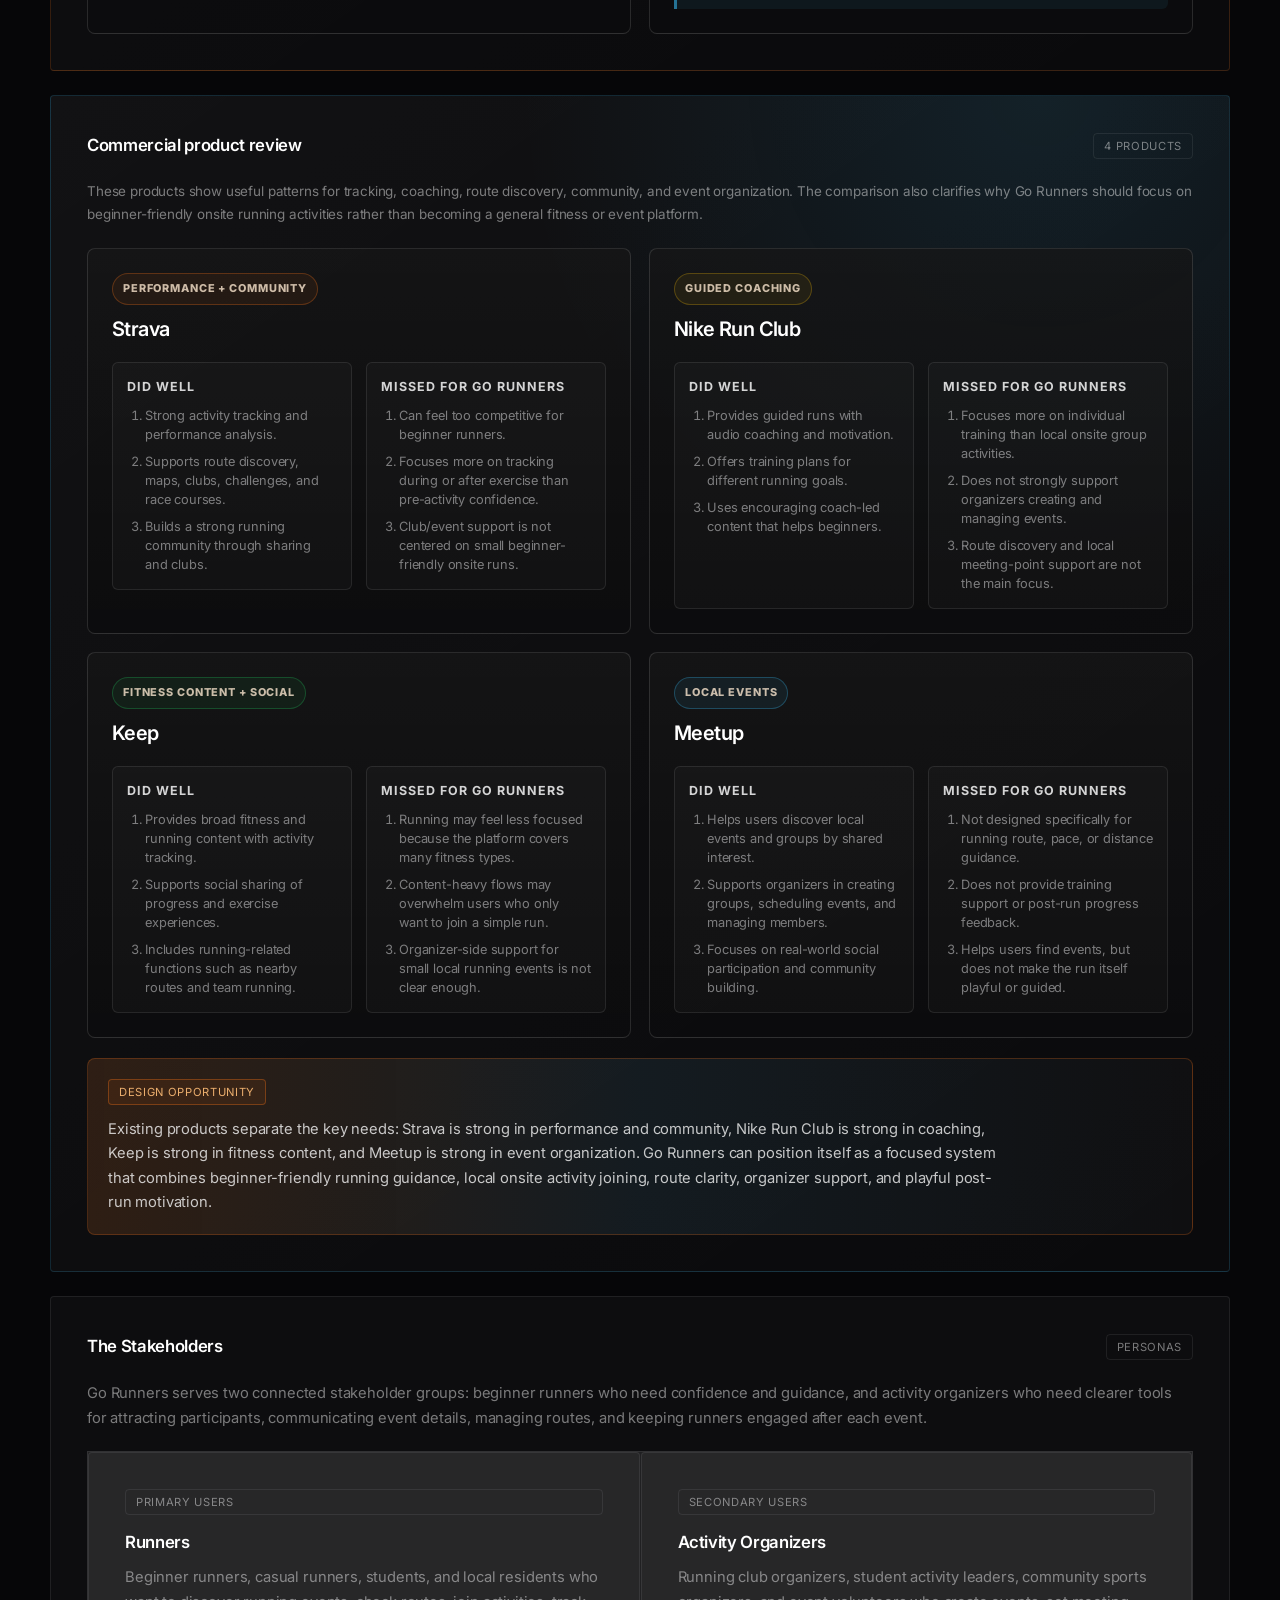
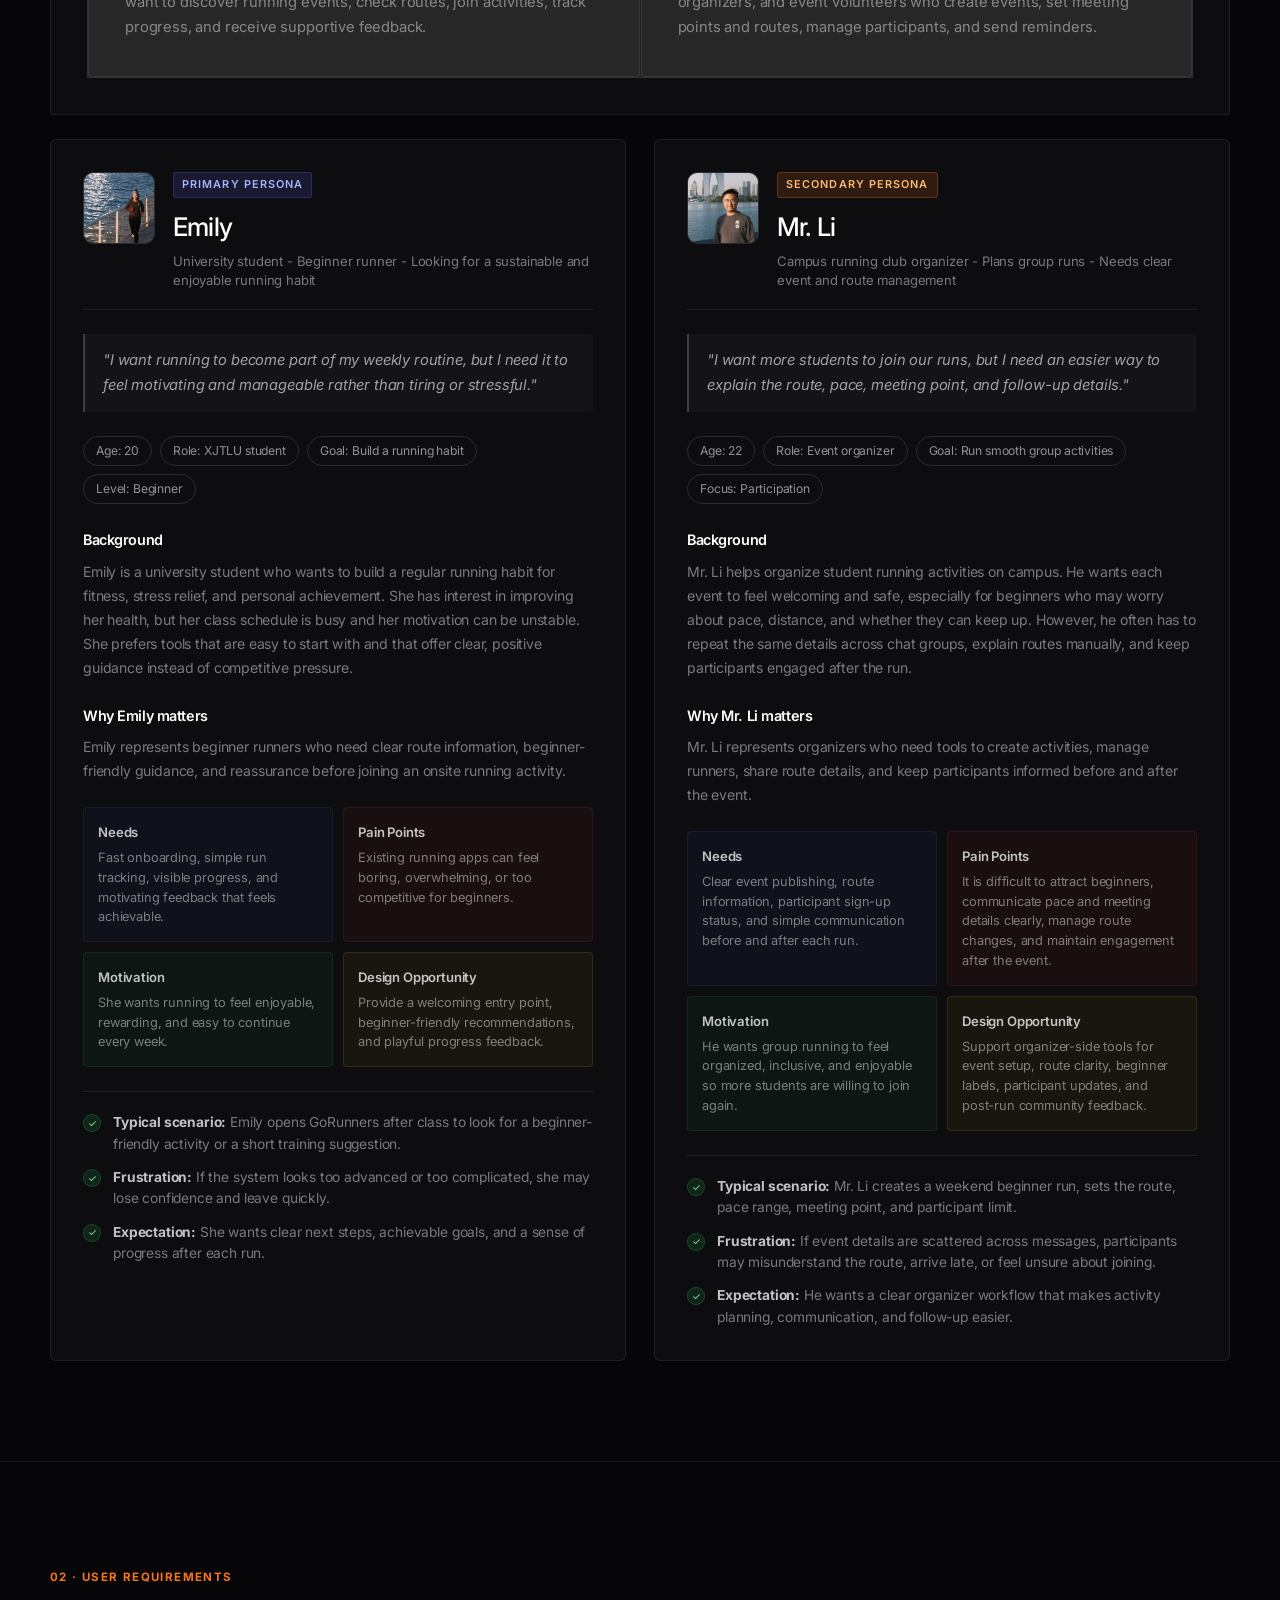
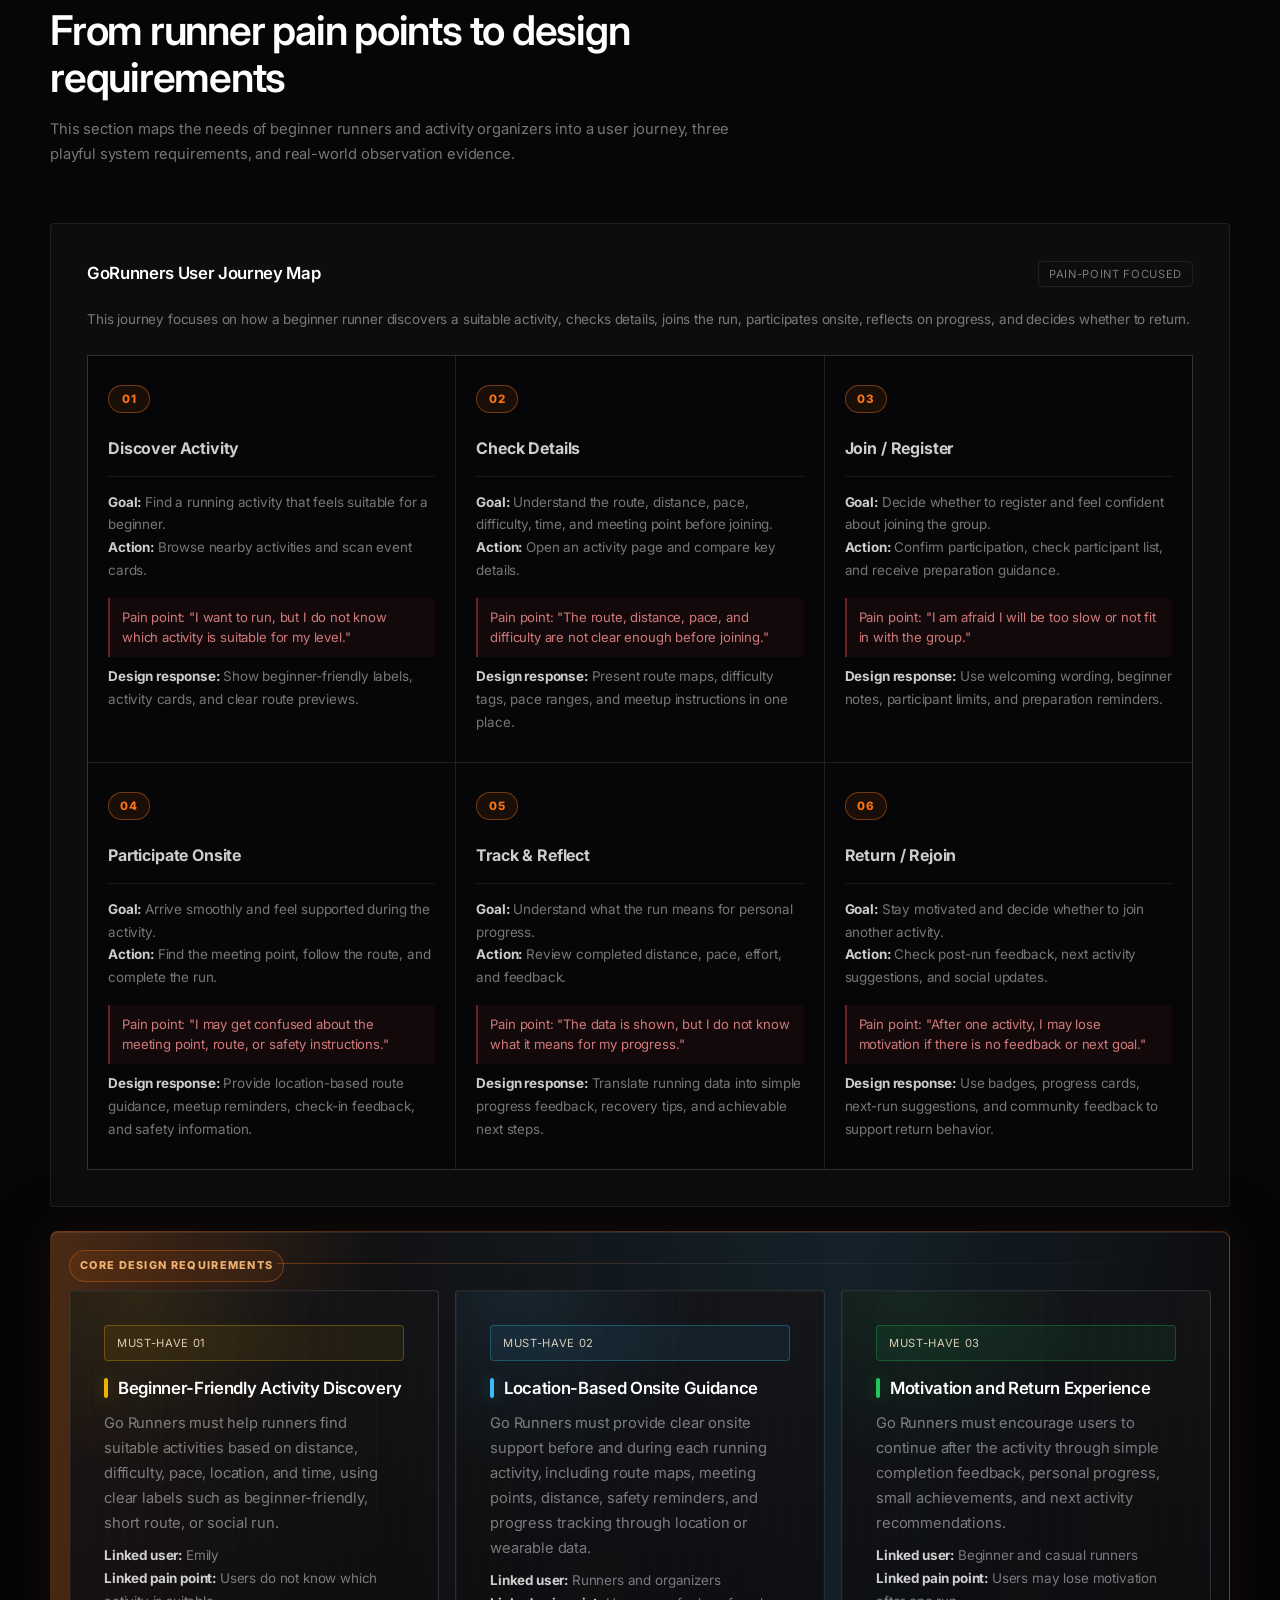
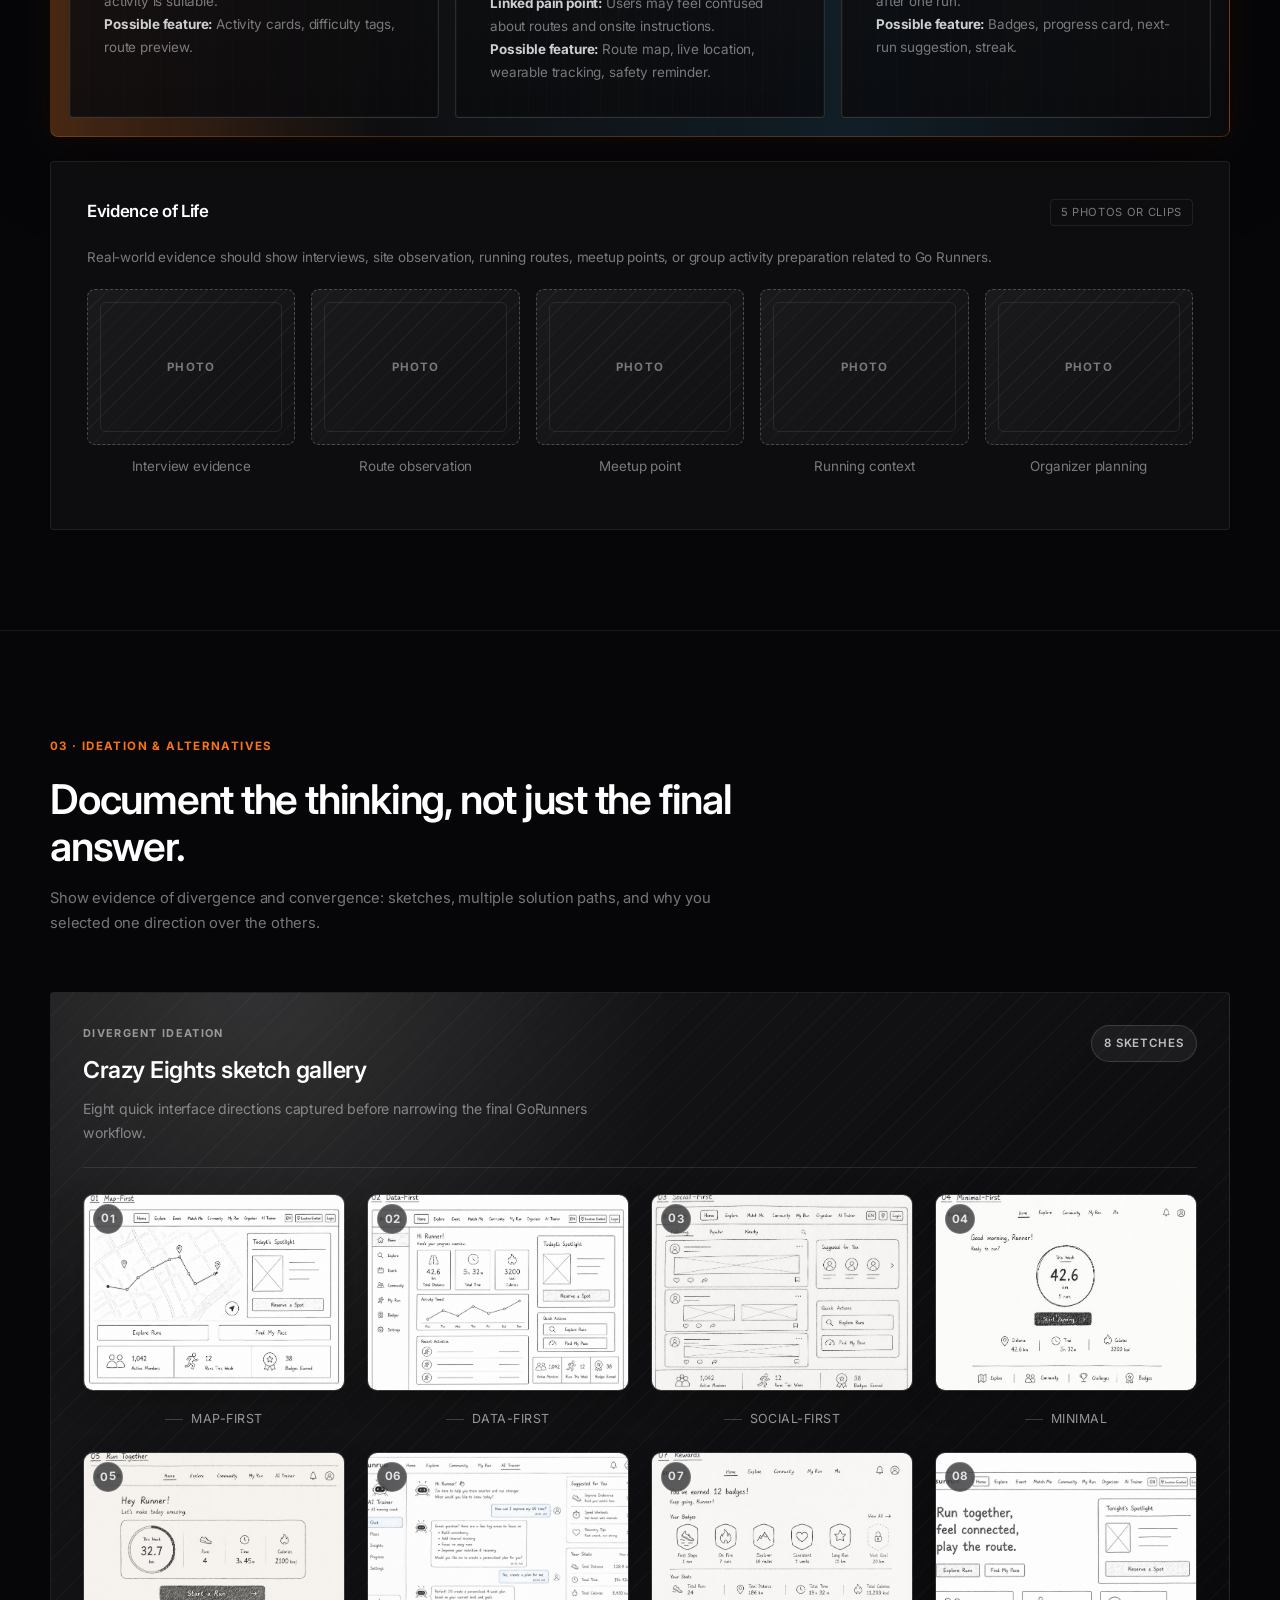
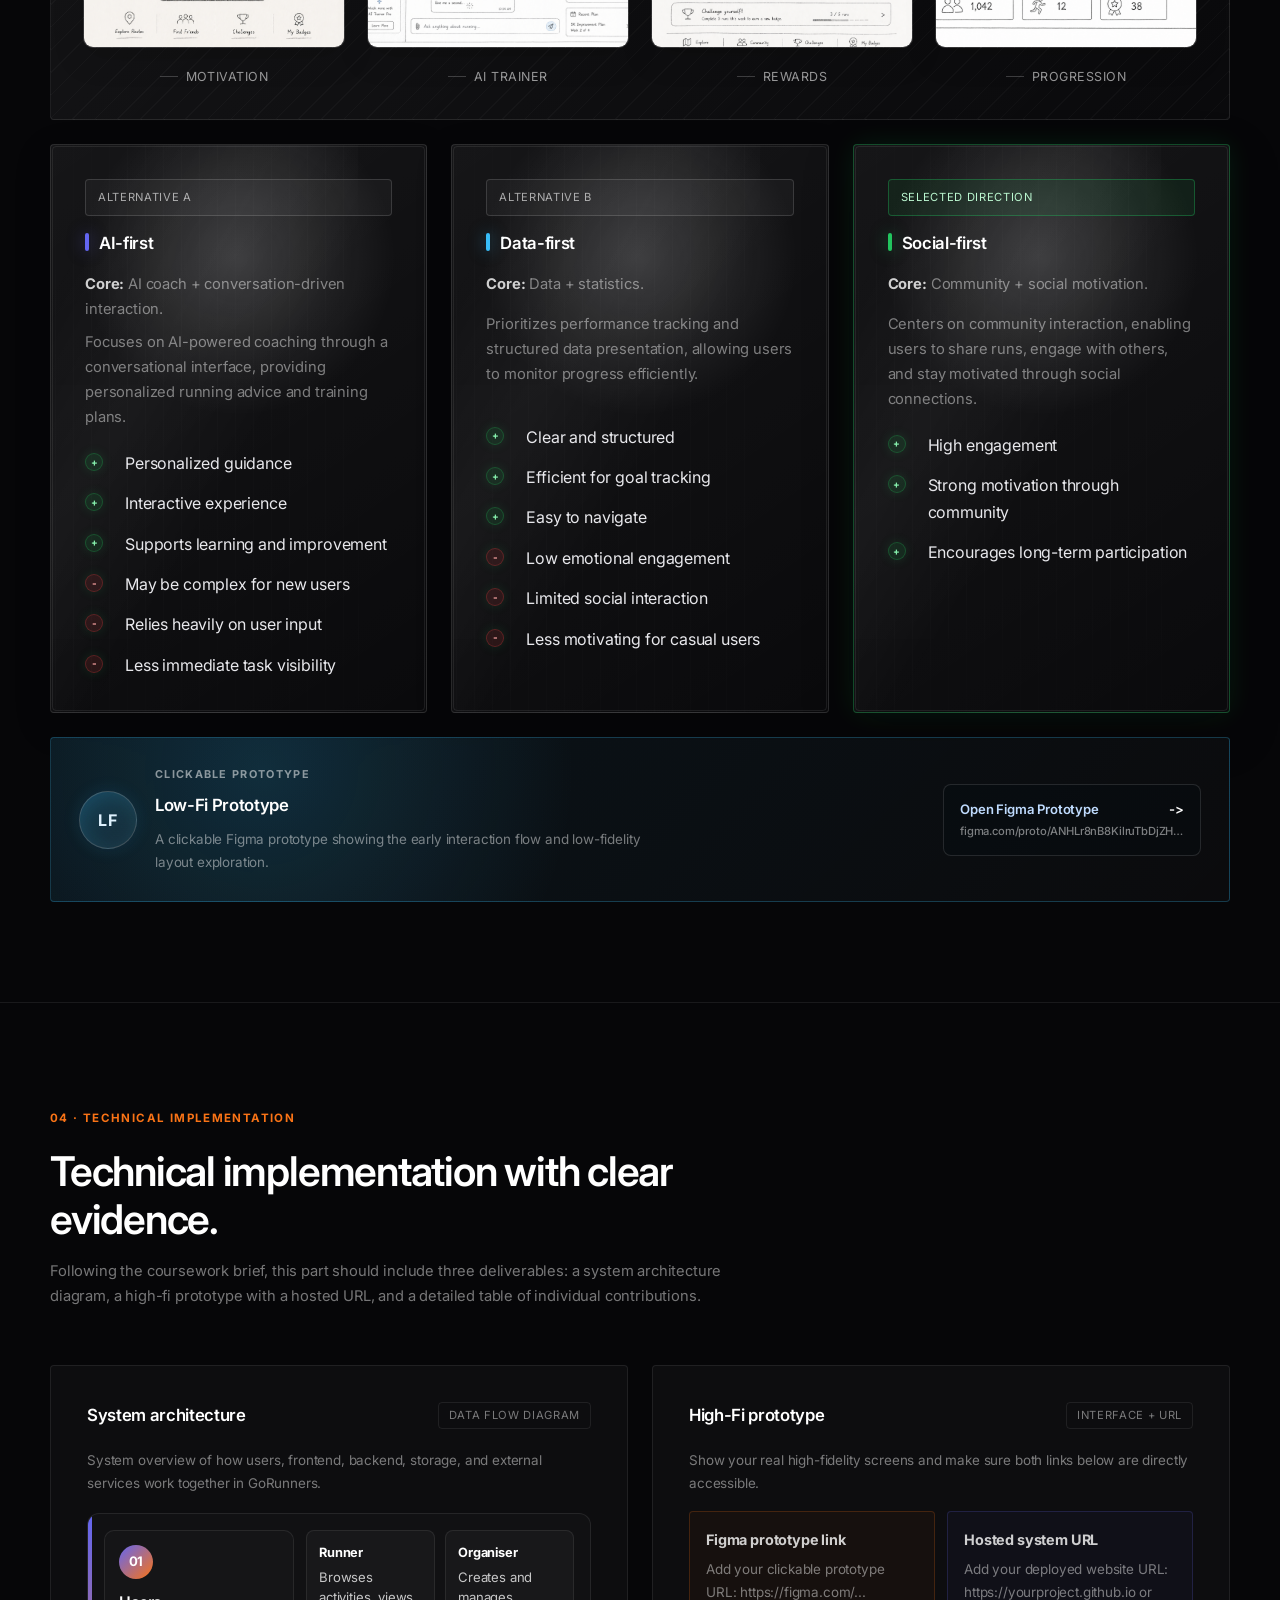
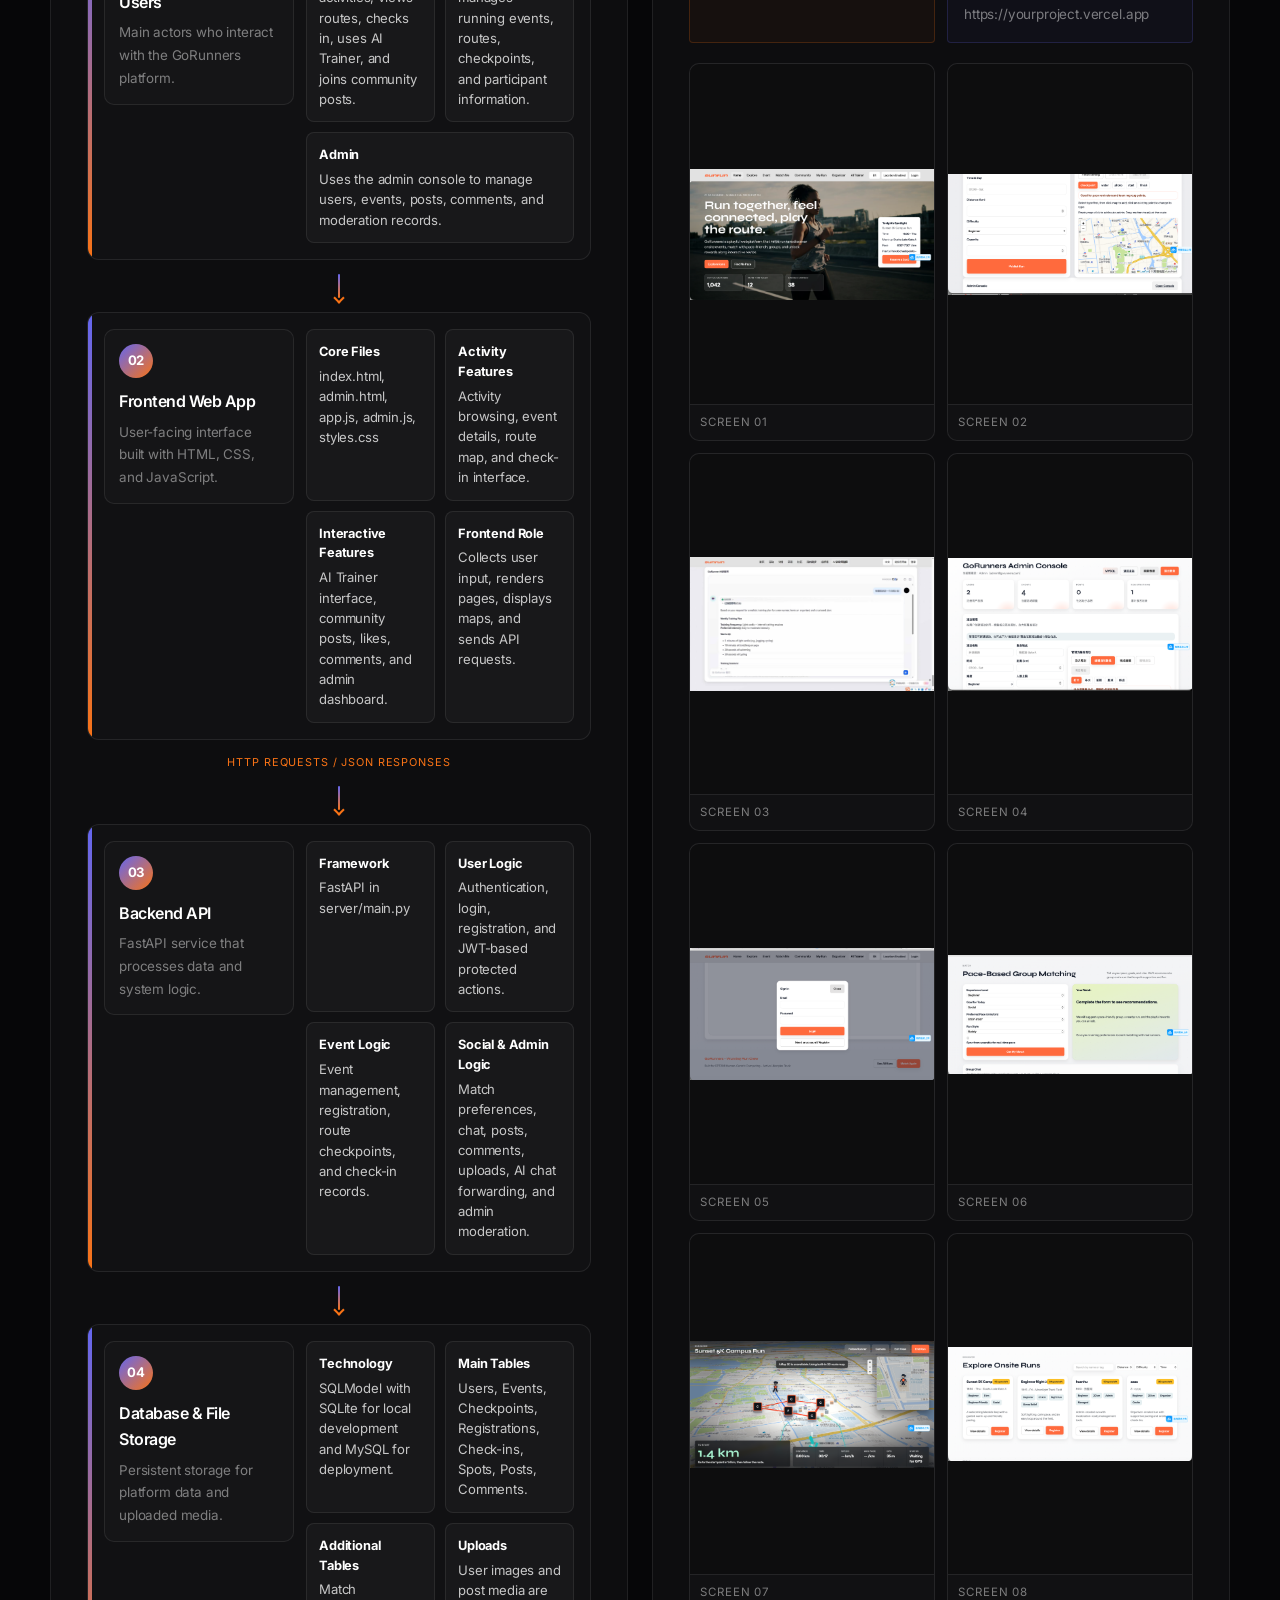
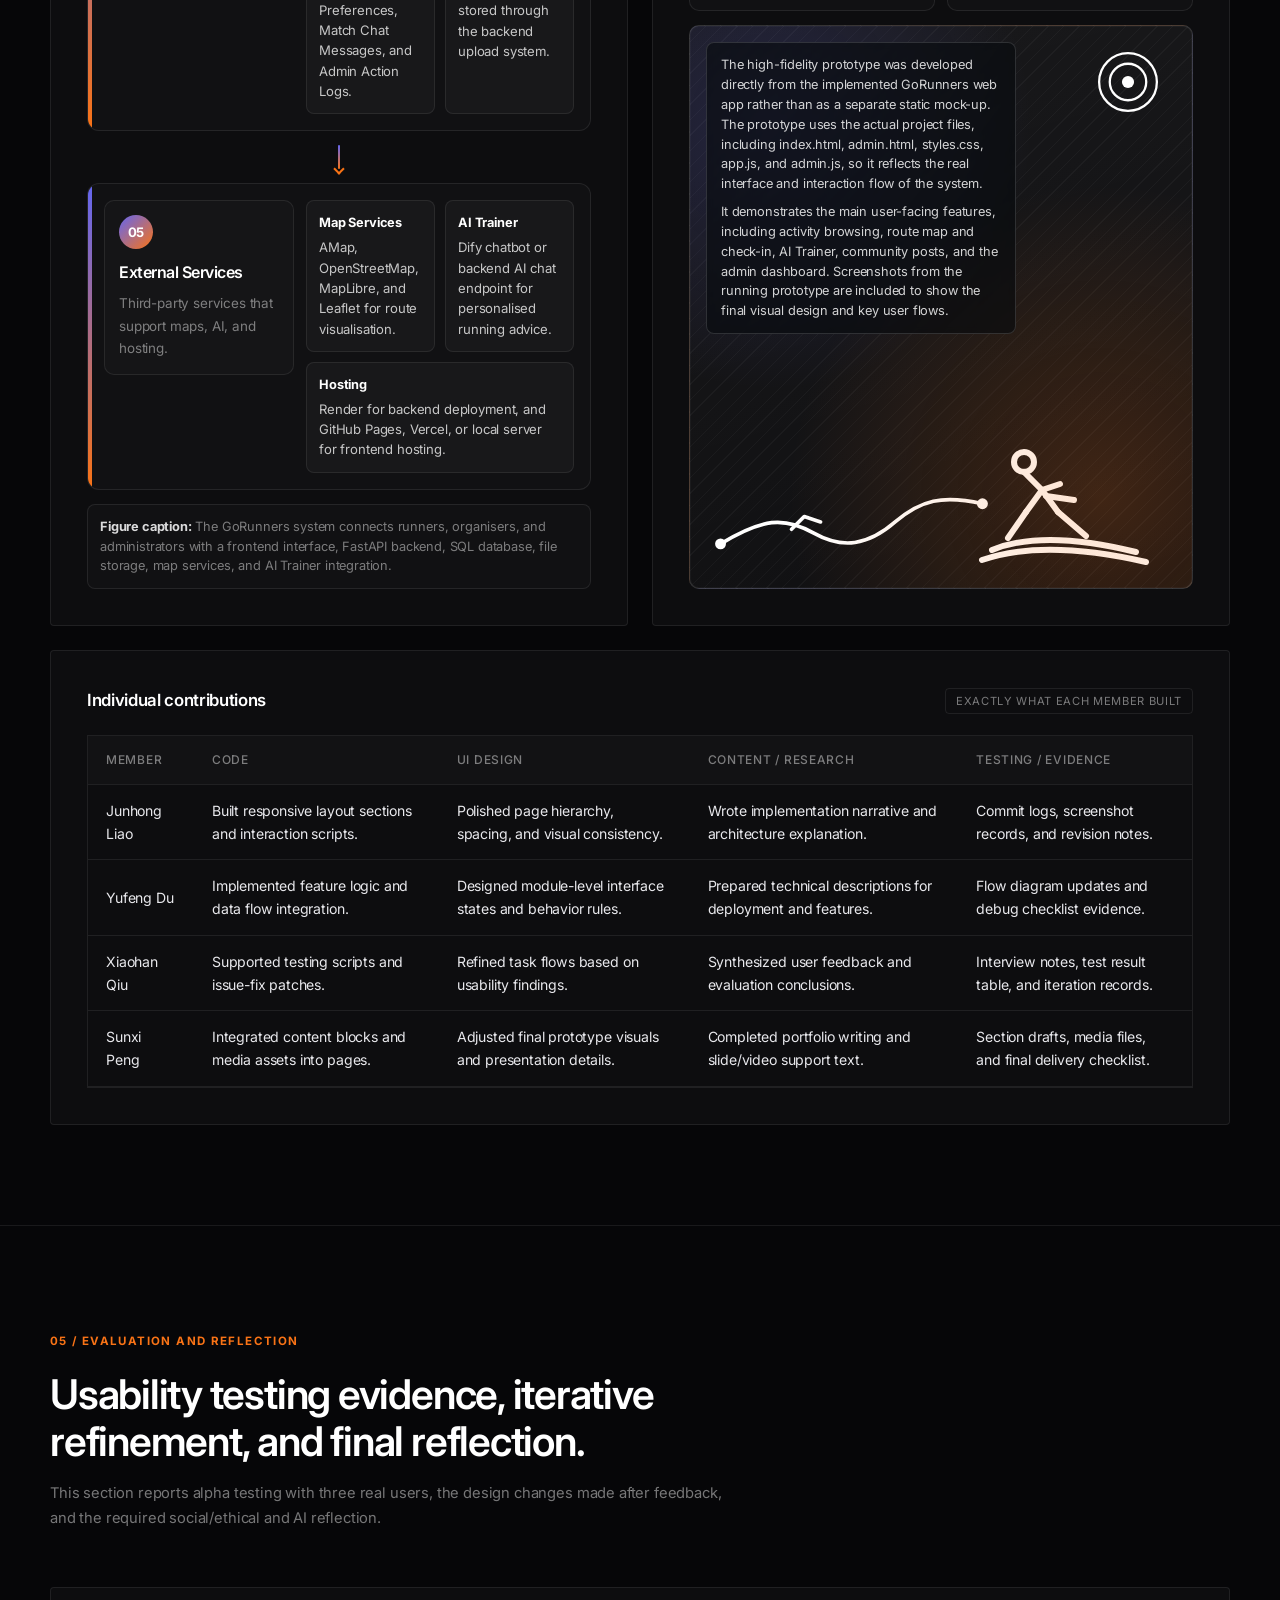
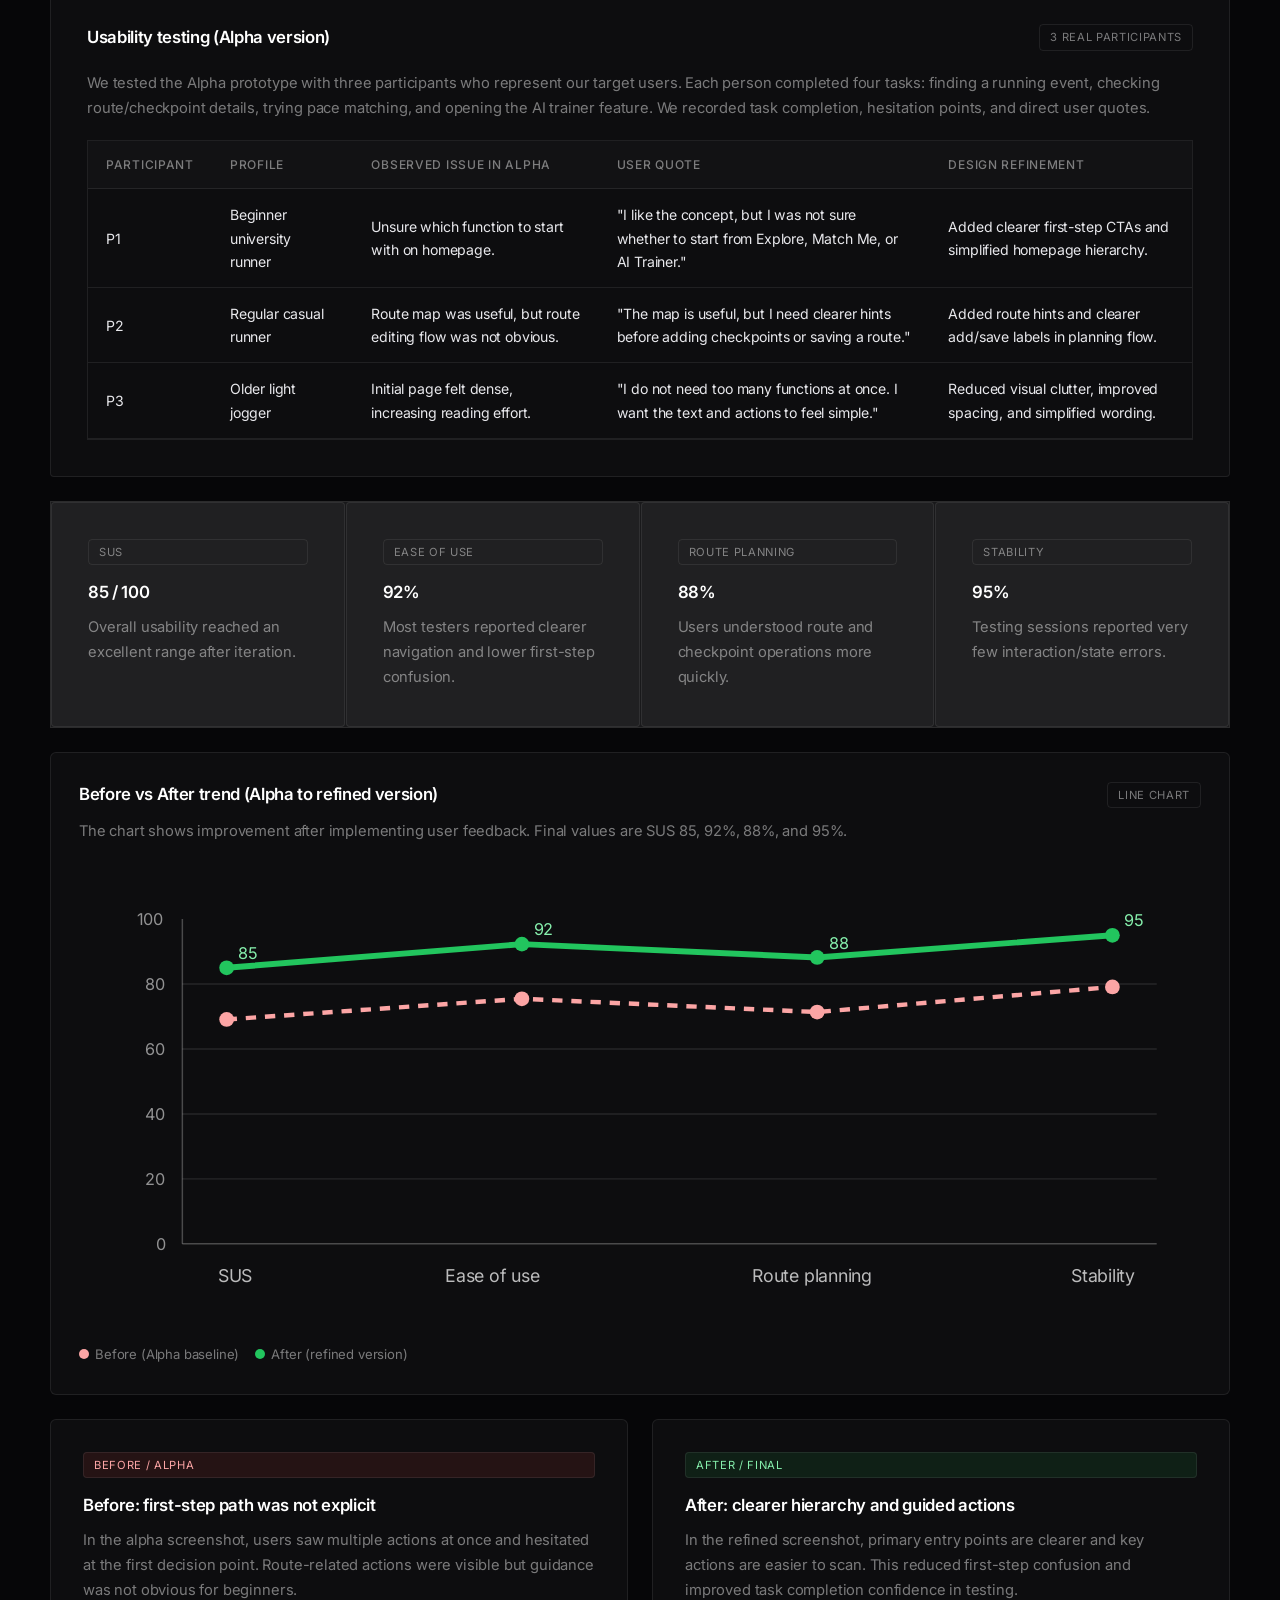
==== commit a8ca14b1: "Sync demo1 site to main root for GitHub Pages" ====
--- a/index.html
+++ b/index.html
@@ -19,7 +19,7 @@
         <div class="brand">
           <div>
             <div>CPT208 Process Portfolio</div>
-            <div class="sub">Human-Centric Computing · Week 10 Submission</div>
+            <div class="sub">Human-Centric Computing</div>
           </div>
         </div>
         <div class="nav-links">
@@ -27,7 +27,7 @@
           <a href="#motivation">Motivation</a>
           <a href="#requirements">Requirements</a>
           <a href="#ideation">Ideation</a>
-          <a href="#prototype">Prototype</a>
+          <a href="#prototype">Implementation</a>
           <a href="#evaluation">Evaluation</a>
           <a href="#team">Team</a>
           <a href="#reflection">Reflection</a>
@@ -40,11 +40,11 @@
     <section class="hero" id="overview">
       <div class="container">
         <div class="hero-content reveal">
-          <div class="eyebrow">Designing Playful Experiences · Group B2-1</div>
-          <h1>Welcome to our Process Portfolio</h1>
-          <p class="hero-sub">
-            This template is designed for the CPT208 process portfolio: a hosted GitHub page that documents your motivation, research, personas, user journey, alternatives, prototype, evaluation, team contributions, and technical reflection in one polished experience.
-          </p>
+          <div class="eyebrow">Designing Playful Experiences · Group C1-4</div>
+          <h1 class="typing-title" id="heroTypingTitle" aria-label="Welcome to our Process Portfolio">
+            <span class="typing-ghost">Welcome to our Process Portfolio</span>
+            <span class="typing-text" aria-hidden="true"></span>
+          </h1>
           <div class="hero-actions">
             <a class="btn btn-primary" href="#motivation"><span>Explore the portfolio</span></a>
             <a class="btn btn-secondary" href="#prototype"><span>View prototype section</span></a>
@@ -56,7 +56,7 @@
               <span>Team members</span>
             </div>
             <div class="stat">
-              <strong>5+</strong>
+              <strong>4</strong>
               <span>Academic papers</span>
             </div>
             <div class="stat">
@@ -76,109 +76,300 @@
       <div class="container">
         <div class="section-head reveal">
           <div class="eyebrow">01 · Motivation & Research</div>
-          <h2>Frame the problem before you design the solution.</h2>
+          <h2>Why Go Runners matters</h2>
           <p>
-            Your portfolio should show why this topic matters, what prior research and commercial products already do well, and where the opportunity for a more playful human-centered experience appears.
+            We examine why beginner runners struggle to start and continue, what existing research and running products already support, and where Go Runners can create a more guided, social, and playful experience.
           </p>
         </div>
 
-        <div class="g2">
+        <div class="g1">
           <article class="card reveal">
             <div class="card-top">
-              <h3>Why this project matters</h3>
-              <span class="chip">200-word block</span>
+              <h3>Why we chose the Go Runners theme</h3>
             </div>
             <p>
-              Replace this paragraph with your own motivation. Explain why your group selected this design track, what challenge you observed in the real world, and what kind of playful impact you hope to create for your target stakeholders.
+              We chose the Go Runners theme because running is a simple and accessible activity, but many people still find it difficult to start, join, and continue. Beginner runners often feel unsure about where to run, how far to run, what pace is suitable, and whether they are fit enough to join a group activity. At the same time, activity organizers may find it difficult to attract participants, communicate event details, manage routes, and keep runners engaged after the event.
             </p>
-            <ul class="list">
-              <li><span class="check">✓</span><span>State the context clearly: campus, heritage, running, climbing, student development, or open topic.</span></li>
-              <li><span class="check">✓</span><span>Describe a real pain point, not just a broad idea.</span></li>
-              <li><span class="check">✓</span><span>Show why a human-centered playful approach is more suitable than a purely functional tool.</span></li>
-            </ul>
-          </article>
-
-          <article class="card reveal">
-            <div class="card-top">
-              <h3>Project roadmap</h3>
-              <span class="chip">Weeks 1–10</span>
-            </div>
-            <div class="timeline">
-              <div class="timeline-item">
-                <div class="timeline-dot"></div>
-                <div class="phase"><strong>Weeks 1–3</strong><span class="muted">Initial brainstorming, group roles, topic lock, portfolio setup.</span></div>
-              </div>
-              <div class="timeline-item">
-                <div class="timeline-dot"></div>
-                <div class="phase"><strong>Weeks 4–6</strong><span class="muted">User research, personas, user journey, research gap, early sketches.</span></div>
-              </div>
-              <div class="timeline-item">
-                <div class="timeline-dot"></div>
-                <div class="phase"><strong>Weeks 7–8</strong><span class="muted">Poster draft, higher-fidelity prototype, pilot testing, design alternatives.</span></div>
-              </div>
-              <div class="timeline-item">
-                <div class="timeline-dot"></div>
-                <div class="phase"><strong>Weeks 9–10</strong><span class="muted">Usability refinements, final portfolio, live URL, video demo, technical reflection.</span></div>
-              </div>
-            </div>
-          </article>
-        </div>
-
-        <div class="g2" style="margin-top: 24px;">
-          <article class="card reveal">
-            <div class="card-top">
-              <h3>Research gap: academic papers</h3>
-              <span class="chip">4 papers</span>
-            </div>
-            <div class="comparison-table">
-              <table>
-                <thead>
-                  <tr><th>Paper</th><th>What it did well</th><th>What it missed</th></tr>
-                </thead>
-                <tbody>
-                  <tr><td>Paper 01</td><td>Strong interface concept, clear engagement mechanism, useful evaluation method.</td><td>Limited inclusivity, weak long-term motivation, unclear deployment context.</td></tr>
-                  <tr><td>Paper 02</td><td>Good social interaction design, thoughtful feedback loop, relevant target group.</td><td>No playful progression system, little personalization, weak mobile experience.</td></tr>
-                  <tr><td>Paper 03</td><td>Interesting narrative framing, robust literature foundation, clear persona alignment.</td><td>Small sample size, limited evidence of iteration, no real-world deployment.</td></tr>
-                  <tr><td>Paper 04</td><td>Useful persuasive mechanics, easy onboarding, good visual hierarchy.</td><td>Lack of accessibility detail, low novelty, shallow reflection on ethics.</td></tr>
-                </tbody>
-              </table>
-            </div>
-          </article>
-
-          <article class="card reveal">
-            <div class="card-top">
-              <h3>Commercial product review</h3>
-              <span class="chip">4 products</span>
-            </div>
-            <div class="comparison-table">
-              <table>
-                <thead>
-                  <tr><th>Product</th><th>Strengths</th><th>Missed opportunities</th></tr>
-                </thead>
-                <tbody>
-                  <tr><td>Product A</td><td>Easy navigation, strong community features, polished interaction design.</td><td>Weak emotional design, not contextualized for your domain.</td></tr>
-                  <tr><td>Product B</td><td>Good rewards system, habit loop, satisfying visual feedback.</td><td>Does not address your user group’s pain points directly.</td></tr>
-                  <tr><td>Product C</td><td>Useful content presentation, strong discoverability, recognizable patterns.</td><td>Low playfulness and no collaborative experience.</td></tr>
-                  <tr><td>Product D</td><td>Good notifications, effective gamification, scalable architecture.</td><td>Accessibility issues and limited ethical transparency.</td></tr>
-                </tbody>
-              </table>
-            </div>
-          </article>
-        </div>
-      </div>
-    </section>
-
-    <section id="requirements">
-      <div class="container">
-        <div class="section-head reveal">
-          <div class="eyebrow">02 · User Requirements</div>
-          <h2>Show who we design for, how they experience GoRunners, and what they actually need.</h2>
+            <p>
+              Go Runners gives us a chance to design a playful and practical system that connects digital support with real onsite activity. Since the theme includes mobile and PC platforms, users can discover and register for activities easily, while organizers can manage events more clearly. The use of location-based technology can help runners understand routes, distance, and meeting points. Wearable data can also support safer and more personalized running experiences.
+            </p>
+            <p>
+              We chose this theme because it is not only about tracking performance. It is about reducing the barrier to participation, supporting social motivation, and helping runners build confidence through real-world activity. Our design goal is to make running feel more guided, social, and enjoyable.
+            </p>
+          </article>
+
+        </div>
+
+        <article class="card paper-review-section reveal" style="margin-top: 24px;">
+          <div class="card-top">
+            <h3>Research gap: academic papers</h3>
+            <span class="chip">4 papers</span>
+          </div>
+          <p class="small">
+            These papers help us understand how playful feedback, narrative framing, social motivation, and route recommendation can support Go Runners. We use them selectively because our project is not a pure fitness tracker: it focuses on beginner-friendly onsite running activities, clear routes, organizer support, and motivation after each run.
+          </p>
+
+          <div class="paper-grid">
+            <article class="paper-card spotlight-card" data-accent="gold">
+              <div class="paper-meta">
+                <span>Paper 01</span>
+                <strong>Gamification</strong>
+              </div>
+              <h4>Xu et al. (2022)</h4>
+              <p class="paper-title">The Effects of mHealth-Based Gamification Interventions on Participation in Physical Activity: Systematic Review</p>
+              <p><strong>Why relevant:</strong> This review supports Go Runners' playful system direction because it explains how gamified feedback can influence physical activity participation. It is useful for designing badges, progress cards, and completion feedback, but it also reminds us to avoid overly competitive mechanics for beginners.</p>
+              <div class="paper-columns">
+                <div>
+                  <h5>Did well</h5>
+                  <ol>
+                    <li>Shows that gamification can increase motivation for physical activity.</li>
+                    <li>Summarizes playful elements such as points, badges, progress bars, and feedback loops.</li>
+                    <li>Provides a broad research background across many previous studies.</li>
+                  </ol>
+                </div>
+                <div>
+                  <h5>Missed</h5>
+                  <ol>
+                    <li>Focuses on general physical activity rather than onsite running activities.</li>
+                    <li>Does not deeply explain organizer-side event management.</li>
+                    <li>Gives limited guidance on how to make gamification supportive instead of competitive.</li>
+                  </ol>
+                </div>
+              </div>
+              <div class="paper-implication"><strong>Design implication:</strong> Go Runners should use light gamification such as progress cards, badges, and completion feedback, while avoiding leaderboards or ranking pressure that could discourage nervous beginners.</div>
+            </article>
+
+            <article class="paper-card spotlight-card" data-accent="ember">
+              <div class="paper-meta">
+                <span>Paper 02</span>
+                <strong>Narrative</strong>
+              </div>
+              <h4>Faric et al. (2021)</h4>
+              <p class="paper-title">Running app "Zombies, Run!" users' engagement with physical activity: A qualitative study</p>
+              <p><strong>Why relevant:</strong> This paper is directly related to running apps and shows how narrative, storyline, and characters can make running feel more immersive. For Go Runners, the value is not copying a zombie game, but using small story-like moments to make routes and achievements feel more meaningful.</p>
+              <div class="paper-columns">
+                <div>
+                  <h5>Did well</h5>
+                  <ol>
+                    <li>Focuses directly on a running app, so it is highly relevant to Go Runners.</li>
+                    <li>Shows how story and immersion can make running feel more enjoyable.</li>
+                    <li>Uses interviews to provide real user experience evidence.</li>
+                  </ol>
+                </div>
+                <div>
+                  <h5>Missed</h5>
+                  <ol>
+                    <li>Focuses more on individual running than group activity management.</li>
+                    <li>Does not cover route planning, meeting points, or onsite support.</li>
+                    <li>A strong game narrative may not fit users who prefer simple guidance and real-world clarity.</li>
+                  </ol>
+                </div>
+              </div>
+              <div class="paper-implication"><strong>Design implication:</strong> Go Runners can use lightweight narrative feedback such as route challenges, completion stories, and progress journeys, while keeping the main flow clear for users who simply want to join a suitable run.</div>
+            </article>
+
+            <article class="paper-card spotlight-card" data-accent="moss">
+              <div class="paper-meta">
+                <span>Paper 03</span>
+                <strong>Social motivation</strong>
+              </div>
+              <h4>Tsai et al. (2021)</h4>
+              <p class="paper-title">Running on a social exercise platform: Applying self-determination theory to increase motivation to participate in a sporting event</p>
+              <p><strong>Why relevant:</strong> This study connects running with social participation and shows how relatedness, encouragement, and event participation can influence usefulness and behavioral intention. This matches Go Runners' focus on helping beginners feel confident enough to join local group activities.</p>
+              <div class="paper-columns">
+                <div>
+                  <h5>Did well</h5>
+                  <ol>
+                    <li>Connects running with social participation, not only individual tracking.</li>
+                    <li>Uses self-determination theory, especially autonomy, competence, and relatedness.</li>
+                    <li>Shows encouragement and social presence can make running feel more connected.</li>
+                  </ol>
+                </div>
+                <div>
+                  <h5>Missed</h5>
+                  <ol>
+                    <li>Focuses less on practical organizer tools such as event setup, route publishing, and participant updates.</li>
+                    <li>Does not fully explore beginner anxiety, such as fear of being too slow.</li>
+                    <li>Gives limited detail about route guidance or wearable integration.</li>
+                  </ol>
+                </div>
+              </div>
+              <div class="paper-implication"><strong>Design implication:</strong> Go Runners should support social motivation softly through beginner labels, group encouragement, participant visibility, and simple event joining, without making beginners feel exposed or judged.</div>
+            </article>
+
+            <article class="paper-card spotlight-card" data-accent="aqua">
+              <div class="paper-meta">
+                <span>Paper 04</span>
+                <strong>Route recommendation</strong>
+              </div>
+              <h4>Issa et al. (2016)</h4>
+              <p class="paper-title">Preference based Filtering and Recommendations for Running Routes</p>
+              <p><strong>Why relevant:</strong> This paper focuses on recommending suitable running routes based on route features and user preferences, including distance, elevation, environment, road type, and running history. This supports Go Runners' need to help users judge whether an activity route is suitable before joining.</p>
+              <div class="paper-columns">
+                <div>
+                  <h5>Did well</h5>
+                  <ol>
+                    <li>Focuses directly on running routes, matching Go Runners better than a general fitness paper.</li>
+                    <li>Considers route features beyond distance, including environment and road type.</li>
+                    <li>Builds a recommendation approach based on user preferences and running history.</li>
+                  </ol>
+                </div>
+                <div>
+                  <h5>Missed</h5>
+                  <ol>
+                    <li>Does not discuss how users join organized running activities or communicate with organizers.</li>
+                    <li>Does not focus much on beginner confidence, anxiety, or fear of being too slow.</li>
+                    <li>Is more technical and less focused on playful experience or post-run engagement.</li>
+                  </ol>
+                </div>
+              </div>
+              <div class="paper-implication"><strong>Design implication:</strong> Go Runners should show route suitability through distance, difficulty, environment, route type, meeting point, and beginner-friendly labels, while adding the social joining and playful motivation that a route algorithm alone cannot provide.</div>
+            </article>
+          </div>
+        </article>
+
+        <article class="card product-review-section reveal" style="margin-top: 24px;">
+          <div class="card-top">
+            <h3>Commercial product review</h3>
+            <span class="chip">4 products</span>
+          </div>
+          <p class="small">
+            These products show useful patterns for tracking, coaching, route discovery, community, and event organization. The comparison also clarifies why Go Runners should focus on beginner-friendly onsite running activities rather than becoming a general fitness or event platform.
+          </p>
+
+          <div class="product-grid">
+            <article class="product-card spotlight-card" data-accent="ember">
+              <div class="product-head">
+                <span>Performance + community</span>
+                <h4>Strava</h4>
+              </div>
+              <div class="review-columns">
+                <div>
+                  <h5>Did well</h5>
+                  <ol>
+                    <li>Strong activity tracking and performance analysis.</li>
+                    <li>Supports route discovery, maps, clubs, challenges, and race courses.</li>
+                    <li>Builds a strong running community through sharing and clubs.</li>
+                  </ol>
+                </div>
+                <div>
+                  <h5>Missed for Go Runners</h5>
+                  <ol>
+                    <li>Can feel too competitive for beginner runners.</li>
+                    <li>Focuses more on tracking during or after exercise than pre-activity confidence.</li>
+                    <li>Club/event support is not centered on small beginner-friendly onsite runs.</li>
+                  </ol>
+                </div>
+              </div>
+            </article>
+
+            <article class="product-card spotlight-card" data-accent="gold">
+              <div class="product-head">
+                <span>Guided coaching</span>
+                <h4>Nike Run Club</h4>
+              </div>
+              <div class="review-columns">
+                <div>
+                  <h5>Did well</h5>
+                  <ol>
+                    <li>Provides guided runs with audio coaching and motivation.</li>
+                    <li>Offers training plans for different running goals.</li>
+                    <li>Uses encouraging coach-led content that helps beginners.</li>
+                  </ol>
+                </div>
+                <div>
+                  <h5>Missed for Go Runners</h5>
+                  <ol>
+                    <li>Focuses more on individual training than local onsite group activities.</li>
+                    <li>Does not strongly support organizers creating and managing events.</li>
+                    <li>Route discovery and local meeting-point support are not the main focus.</li>
+                  </ol>
+                </div>
+              </div>
+            </article>
+
+            <article class="product-card spotlight-card" data-accent="moss">
+              <div class="product-head">
+                <span>Fitness content + social</span>
+                <h4>Keep</h4>
+              </div>
+              <div class="review-columns">
+                <div>
+                  <h5>Did well</h5>
+                  <ol>
+                    <li>Provides broad fitness and running content with activity tracking.</li>
+                    <li>Supports social sharing of progress and exercise experiences.</li>
+                    <li>Includes running-related functions such as nearby routes and team running.</li>
+                  </ol>
+                </div>
+                <div>
+                  <h5>Missed for Go Runners</h5>
+                  <ol>
+                    <li>Running may feel less focused because the platform covers many fitness types.</li>
+                    <li>Content-heavy flows may overwhelm users who only want to join a simple run.</li>
+                    <li>Organizer-side support for small local running events is not clear enough.</li>
+                  </ol>
+                </div>
+              </div>
+            </article>
+
+            <article class="product-card spotlight-card" data-accent="aqua">
+              <div class="product-head">
+                <span>Local events</span>
+                <h4>Meetup</h4>
+              </div>
+              <div class="review-columns">
+                <div>
+                  <h5>Did well</h5>
+                  <ol>
+                    <li>Helps users discover local events and groups by shared interest.</li>
+                    <li>Supports organizers in creating groups, scheduling events, and managing members.</li>
+                    <li>Focuses on real-world social participation and community building.</li>
+                  </ol>
+                </div>
+                <div>
+                  <h5>Missed for Go Runners</h5>
+                  <ol>
+                    <li>Not designed specifically for running route, pace, or distance guidance.</li>
+                    <li>Does not provide training support or post-run progress feedback.</li>
+                    <li>Helps users find events, but does not make the run itself playful or guided.</li>
+                  </ol>
+                </div>
+              </div>
+            </article>
+          </div>
+
+          <div class="design-opportunity">
+            <div class="chip">Design opportunity</div>
+            <p>
+              Existing products separate the key needs: Strava is strong in performance and community, Nike Run Club is strong in coaching, Keep is strong in fitness content, and Meetup is strong in event organization. Go Runners can position itself as a focused system that combines beginner-friendly running guidance, local onsite activity joining, route clarity, organizer support, and playful post-run motivation.
+            </p>
+          </div>
+        </article>
+
+        <div class="card reveal" style="margin-top: 24px;">
+          <div class="card-top">
+            <h3>The Stakeholders</h3>
+            <span class="chip">Personas</span>
+          </div>
           <p>
-            This section connects our stakeholder analysis, personas, user journey pain points, and three must-have requirements for a beginner-friendly running experience.
+            Go Runners serves two connected stakeholder groups: beginner runners who need confidence and guidance, and activity organizers who need clearer tools for attracting participants, communicating event details, managing routes, and keeping runners engaged after each event.
           </p>
-        </div>
-
-        <div class="persona-grid">
+          <div class="g2 spotlight-grid" style="margin-top: 20px;">
+            <article class="card spotlight-card" data-accent="ember">
+              <div class="chip">Primary Users</div>
+              <h3 style="margin-top: 14px;">Runners</h3>
+              <p style="margin-top: 8px;">Beginner runners, casual runners, students, and local residents who want to discover running events, check routes, join activities, track progress, and receive supportive feedback.</p>
+            </article>
+            <article class="card spotlight-card" data-accent="aqua">
+              <div class="chip">Secondary Users</div>
+              <h3 style="margin-top: 14px;">Activity Organizers</h3>
+              <p style="margin-top: 8px;">Running club organizers, student activity leaders, community sports organizers, and event volunteers who create events, set meeting points and routes, manage participants, and send reminders.</p>
+            </article>
+          </div>
+        </div>
+
+        <div class="persona-grid" style="margin-top: 24px;">
           <!-- PRIMARY PERSONA -->
           <article class="persona-card reveal">
             <div class="persona-card-header">
@@ -186,7 +377,7 @@
               <div class="persona-header-text">
                 <span class="persona-label primary-label">Primary Persona</span>
                 <h3 class="persona-name">Emily</h3>
-                <p class="persona-subtitle">University student · Beginner runner · Looking for a sustainable and enjoyable running habit</p>
+                <p class="persona-subtitle">University student - Beginner runner - Looking for a sustainable and enjoyable running habit</p>
               </div>
             </div>
             <div class="persona-quote">
@@ -202,6 +393,10 @@
               <h4>Background</h4>
               <p>Emily is a university student who wants to build a regular running habit for fitness, stress relief, and personal achievement. She has interest in improving her health, but her class schedule is busy and her motivation can be unstable. She prefers tools that are easy to start with and that offer clear, positive guidance instead of competitive pressure.</p>
             </div>
+            <div class="persona-bg-section">
+              <h4>Why Emily matters</h4>
+              <p>Emily represents beginner runners who need clear route information, beginner-friendly guidance, and reassurance before joining an onsite running activity.</p>
+            </div>
             <div class="persona-quad">
               <div class="pquad-item needs">
                 <strong>Needs</strong>
@@ -221,9 +416,9 @@
               </div>
             </div>
             <ul class="persona-scenarios">
-              <li><span class="scenario-check">✓</span><span><strong>Typical scenario:</strong> Emily opens GoRunners after class to look for a beginner-friendly activity or a short training suggestion.</span></li>
-              <li><span class="scenario-check">✓</span><span><strong>Frustration:</strong> If the system looks too advanced or too complicated, she may lose confidence and leave quickly.</span></li>
-              <li><span class="scenario-check">✓</span><span><strong>Expectation:</strong> She wants clear next steps, achievable goals, and a sense of progress after each run.</span></li>
+              <li><span class="scenario-check">&#10003;</span><span><strong>Typical scenario:</strong> Emily opens GoRunners after class to look for a beginner-friendly activity or a short training suggestion.</span></li>
+              <li><span class="scenario-check">&#10003;</span><span><strong>Frustration:</strong> If the system looks too advanced or too complicated, she may lose confidence and leave quickly.</span></li>
+              <li><span class="scenario-check">&#10003;</span><span><strong>Expectation:</strong> She wants clear next steps, achievable goals, and a sense of progress after each run.</span></li>
             </ul>
           </article>
 
@@ -234,46 +429,62 @@
               <div class="persona-header-text">
                 <span class="persona-label secondary-label">Secondary Persona</span>
                 <h3 class="persona-name">Mr. Li</h3>
-                <p class="persona-subtitle">Retired resident · Light daily jogger · Wants a safe and simple jogging experience</p>
+                <p class="persona-subtitle">Campus running club organizer - Plans group runs - Needs clear event and route management</p>
               </div>
             </div>
             <div class="persona-quote">
-              <p>"I do not need a complicated app. I just want something simple, readable, and encouraging for my daily jogging."</p>
+              <p>"I want more students to join our runs, but I need an easier way to explain the route, pace, meeting point, and follow-up details."</p>
             </div>
             <div class="persona-tags">
-              <span class="ptag">Age: 67</span>
-              <span class="ptag">Role: Retired resident</span>
-              <span class="ptag">Goal: Maintain a healthy routine</span>
-              <span class="ptag">Level: Light jogger</span>
+              <span class="ptag">Age: 22</span>
+              <span class="ptag">Role: Event organizer</span>
+              <span class="ptag">Goal: Run smooth group activities</span>
+              <span class="ptag">Focus: Participation</span>
             </div>
             <div class="persona-bg-section">
               <h4>Background</h4>
-              <p>Mr. Li is a retired older adult who does light daily jogging to maintain his health and wants a simple, safe, and encouraging experience. He already has the willingness to exercise regularly, but many fitness apps feel too complex and too crowded for him. He values clear instructions, easy navigation, and information that helps him feel safe and supported.</p>
+              <p>Mr. Li helps organize student running activities on campus. He wants each event to feel welcoming and safe, especially for beginners who may worry about pace, distance, and whether they can keep up. However, he often has to repeat the same details across chat groups, explain routes manually, and keep participants engaged after the run.</p>
+            </div>
+            <div class="persona-bg-section">
+              <h4>Why Mr. Li matters</h4>
+              <p>Mr. Li represents organizers who need tools to create activities, manage runners, share route details, and keep participants informed before and after the event.</p>
             </div>
             <div class="persona-quad">
               <div class="pquad-item needs">
                 <strong>Needs</strong>
-                <p>A simple interface, clear jogging guidance, easy progress tracking, and health-friendly support.</p>
+                <p>Clear event publishing, route information, participant sign-up status, and simple communication before and after each run.</p>
               </div>
               <div class="pquad-item pain">
                 <strong>Pain Points</strong>
-                <p>Many running apps are too complex, too competitive, or difficult for older adults to use confidently.</p>
+                <p>It is difficult to attract beginners, communicate pace and meeting details clearly, manage route changes, and maintain engagement after the event.</p>
               </div>
               <div class="pquad-item motivation">
                 <strong>Motivation</strong>
-                <p>He wants a tool that helps him keep a safe and regular jogging habit for better health.</p>
+                <p>He wants group running to feel organized, inclusive, and enjoyable so more students are willing to join again.</p>
               </div>
               <div class="pquad-item opportunity">
                 <strong>Design Opportunity</strong>
-                <p>Use readable layouts, clear guidance, and supportive health-oriented feedback to reduce barriers.</p>
+                <p>Support organizer-side tools for event setup, route clarity, beginner labels, participant updates, and post-run community feedback.</p>
               </div>
             </div>
             <ul class="persona-scenarios">
-              <li><span class="scenario-check">✓</span><span><strong>Typical scenario:</strong> Mr. Li checks the app in the morning before going out for a light jog in the community.</span></li>
-              <li><span class="scenario-check">✓</span><span><strong>Frustration:</strong> Small text, too many steps, or unclear wording may make him stop using the app.</span></li>
-              <li><span class="scenario-check">✓</span><span><strong>Expectation:</strong> He expects a calm, simple, and reassuring experience that is easy to return to every day.</span></li>
+              <li><span class="scenario-check">&#10003;</span><span><strong>Typical scenario:</strong> Mr. Li creates a weekend beginner run, sets the route, pace range, meeting point, and participant limit.</span></li>
+              <li><span class="scenario-check">&#10003;</span><span><strong>Frustration:</strong> If event details are scattered across messages, participants may misunderstand the route, arrive late, or feel unsure about joining.</span></li>
+              <li><span class="scenario-check">&#10003;</span><span><strong>Expectation:</strong> He wants a clear organizer workflow that makes activity planning, communication, and follow-up easier.</span></li>
             </ul>
           </article>
+        </div>
+      </div>
+    </section>
+
+    <section id="requirements">
+      <div class="container">
+        <div class="section-head reveal">
+          <div class="eyebrow">02 · User Requirements</div>
+          <h2>From runner pain points to design requirements</h2>
+          <p>
+            This section maps the needs of beginner runners and activity organizers into a user journey, three playful system requirements, and real-world observation evidence.
+          </p>
         </div>
 
         <div class="card reveal" style="margin-top: 24px;">
@@ -282,64 +493,91 @@
             <span class="chip">Pain-point focused</span>
           </div>
           <p class="small" style="margin-top: 8px; margin-bottom: 18px;">
-            This journey focuses on how a beginner runner discovers GoRunners, gets training support, joins a suitable run, participates in the activity, and decides whether to return.
+            This journey focuses on how a beginner runner discovers a suitable activity, checks details, joins the run, participates onsite, reflects on progress, and decides whether to return.
           </p>
 
           <div class="journey">
             <div class="journey-step">
-              <strong>Discover</strong>
-              <p class="small" style="margin-top:8px;"><strong>Goal:</strong> Understand what GoRunners offers and whether it is suitable for a beginner runner.</p>
-              <p class="small"><strong>Action:</strong> Visit the homepage, scan the navigation, and look for a clear starting point.</p>
-              <div class="pain">Pain point: the user may not know whether to start with finding a run, using the training assistant, or browsing the map.</div>
-              <p class="small" style="margin-top:8px;"><strong>Design response:</strong> Highlight clear entry paths such as Get Training Help and Find a Run.</p>
+              <strong>Discover Activity</strong>
+              <p class="small" style="margin-top:8px;"><strong>Goal:</strong> Find a running activity that feels suitable for a beginner.</p>
+              <p class="small"><strong>Action:</strong> Browse nearby activities and scan event cards.</p>
+              <div class="pain">Pain point: "I want to run, but I do not know which activity is suitable for my level."</div>
+              <p class="small" style="margin-top:8px;"><strong>Design response:</strong> Show beginner-friendly labels, activity cards, and clear route previews.</p>
             </div>
             <div class="journey-step">
-              <strong>Plan</strong>
-              <p class="small" style="margin-top:8px;"><strong>Goal:</strong> Get a safe and practical weekly running plan based on current ability and personal goals.</p>
-              <p class="small"><strong>Action:</strong> Open the training assistant, enter running level, goal, and condition, then ask for guidance.</p>
-              <div class="pain">Pain point: beginners may struggle to describe their goals clearly and may worry that the advice is too difficult or unrealistic.</div>
-              <p class="small" style="margin-top:8px;"><strong>Design response:</strong> Use structured inputs and supportive prompts to generate beginner-friendly plans with clear pacing, warm-up, and recovery advice.</p>
+              <strong>Check Details</strong>
+              <p class="small" style="margin-top:8px;"><strong>Goal:</strong> Understand the route, distance, pace, difficulty, time, and meeting point before joining.</p>
+              <p class="small"><strong>Action:</strong> Open an activity page and compare key details.</p>
+              <div class="pain">Pain point: "The route, distance, pace, and difficulty are not clear enough before joining."</div>
+              <p class="small" style="margin-top:8px;"><strong>Design response:</strong> Present route maps, difficulty tags, pace ranges, and meetup instructions in one place.</p>
             </div>
             <div class="journey-step">
-              <strong>Join</strong>
-              <p class="small" style="margin-top:8px;"><strong>Goal:</strong> Find a suitable running activity that matches fitness level, confidence, and motivation.</p>
-              <p class="small"><strong>Action:</strong> Explore runs, compare distance, pace, time, and route details, then decide whether to join an event.</p>
-              <div class="pain">Pain point: it can be difficult for beginners to judge which event is suitable, especially when they are unsure of their own pace or stamina.</div>
-              <p class="small" style="margin-top:8px;"><strong>Design response:</strong> Show clear labels for difficulty, pace range, distance, and beginner-friendly suitability.</p>
+              <strong>Join / Register</strong>
+              <p class="small" style="margin-top:8px;"><strong>Goal:</strong> Decide whether to register and feel confident about joining the group.</p>
+              <p class="small"><strong>Action:</strong> Confirm participation, check participant list, and receive preparation guidance.</p>
+              <div class="pain">Pain point: "I am afraid I will be too slow or not fit in with the group."</div>
+              <p class="small" style="margin-top:8px;"><strong>Design response:</strong> Use welcoming wording, beginner notes, participant limits, and preparation reminders.</p>
             </div>
             <div class="journey-step">
-              <strong>Participate</strong>
-              <p class="small" style="margin-top:8px;"><strong>Goal:</strong> Attend the activity smoothly and feel supported during the run.</p>
-              <p class="small"><strong>Action:</strong> Arrive at the meetup point, follow the route or map, and complete the running activity.</p>
-              <div class="pain">Pain point: the user may feel nervous or unsupported if route guidance, meetup details, or activity flow are unclear.</div>
-              <p class="small" style="margin-top:8px;"><strong>Design response:</strong> Provide simple route information, visible meetup details, and lightweight participation support such as map guidance or check-in feedback.</p>
+              <strong>Participate Onsite</strong>
+              <p class="small" style="margin-top:8px;"><strong>Goal:</strong> Arrive smoothly and feel supported during the activity.</p>
+              <p class="small"><strong>Action:</strong> Find the meeting point, follow the route, and complete the run.</p>
+              <div class="pain">Pain point: "I may get confused about the meeting point, route, or safety instructions."</div>
+              <p class="small" style="margin-top:8px;"><strong>Design response:</strong> Provide location-based route guidance, meetup reminders, check-in feedback, and safety information.</p>
             </div>
             <div class="journey-step">
-              <strong>Return</strong>
-              <p class="small" style="margin-top:8px;"><strong>Goal:</strong> Reflect on progress, stay motivated, and continue using GoRunners.</p>
-              <p class="small"><strong>Action:</strong> Review the run, ask follow-up questions, check progress, and decide whether to join another run.</p>
-              <div class="pain">Pain point: without encouragement, social feedback, or clear next steps, the user may lose motivation and not return.</div>
-              <p class="small" style="margin-top:8px;"><strong>Design response:</strong> Use post-run feedback, recovery suggestions, progress visibility, and community interaction to encourage continued engagement.</p>
-            </div>
-          </div>
-        </div>
-
-        <div class="g3" style="margin-top: 24px;">
-          <article class="card reveal">
+              <strong>Track & Reflect</strong>
+              <p class="small" style="margin-top:8px;"><strong>Goal:</strong> Understand what the run means for personal progress.</p>
+              <p class="small"><strong>Action:</strong> Review completed distance, pace, effort, and feedback.</p>
+              <div class="pain">Pain point: "The data is shown, but I do not know what it means for my progress."</div>
+              <p class="small" style="margin-top:8px;"><strong>Design response:</strong> Translate running data into simple progress feedback, recovery tips, and achievable next steps.</p>
+            </div>
+            <div class="journey-step">
+              <strong>Return / Rejoin</strong>
+              <p class="small" style="margin-top:8px;"><strong>Goal:</strong> Stay motivated and decide whether to join another activity.</p>
+              <p class="small"><strong>Action:</strong> Check post-run feedback, next activity suggestions, and social updates.</p>
+              <div class="pain">Pain point: "After one activity, I may lose motivation if there is no feedback or next goal."</div>
+              <p class="small" style="margin-top:8px;"><strong>Design response:</strong> Use badges, progress cards, next-run suggestions, and community feedback to support return behavior.</p>
+            </div>
+          </div>
+        </div>
+
+        <div class="g3 requirement-cards" style="margin-top: 24px;">
+          <article class="card spotlight-card reveal" data-accent="gold">
             <div class="chip">Must-have 01</div>
-            <h3 style="margin-top: 14px;">Clear starting guidance</h3>
-            <p style="margin-top: 8px;">The system should help new runners quickly understand where to begin, whether that is getting a training plan, finding a suitable run, or exploring the platform.</p>
-          </article>
-          <article class="card reveal">
+            <h3 style="margin-top: 14px;">Beginner-Friendly Activity Discovery</h3>
+            <p style="margin-top: 8px;">Go Runners must help runners find suitable activities based on distance, difficulty, pace, location, and time, using clear labels such as beginner-friendly, short route, or social run.</p>
+            <p class="small" style="margin-top: 8px;"><strong>Linked user:</strong> Emily<br><strong>Linked pain point:</strong> Users do not know which activity is suitable.<br><strong>Possible feature:</strong> Activity cards, difficulty tags, route preview.</p>
+          </article>
+          <article class="card spotlight-card reveal" data-accent="aqua">
             <div class="chip">Must-have 02</div>
-            <h3 style="margin-top: 14px;">Beginner-friendly support</h3>
-            <p style="margin-top: 8px;">The system should provide realistic training suggestions, appropriate activity information, and supportive wording so beginner runners feel safe and confident.</p>
-          </article>
-          <article class="card reveal">
+            <h3 style="margin-top: 14px;">Location-Based Onsite Guidance</h3>
+            <p style="margin-top: 8px;">Go Runners must provide clear onsite support before and during each running activity, including route maps, meeting points, distance, safety reminders, and progress tracking through location or wearable data.</p>
+            <p class="small" style="margin-top: 8px;"><strong>Linked user:</strong> Runners and organizers<br><strong>Linked pain point:</strong> Users may feel confused about routes and onsite instructions.<br><strong>Possible feature:</strong> Route map, live location, wearable tracking, safety reminder.</p>
+          </article>
+          <article class="card spotlight-card reveal" data-accent="moss">
             <div class="chip">Must-have 03</div>
-            <h3 style="margin-top: 14px;">Motivation and continuity</h3>
-            <p style="margin-top: 8px;">The system should encourage users to return through progress feedback, recovery support, and clear next-step recommendations after each interaction or run.</p>
-          </article>
+            <h3 style="margin-top: 14px;">Motivation and Return Experience</h3>
+            <p style="margin-top: 8px;">Go Runners must encourage users to continue after the activity through simple completion feedback, personal progress, small achievements, and next activity recommendations.</p>
+            <p class="small" style="margin-top: 8px;"><strong>Linked user:</strong> Beginner and casual runners<br><strong>Linked pain point:</strong> Users may lose motivation after one run.<br><strong>Possible feature:</strong> Badges, progress card, next-run suggestion, streak.</p>
+          </article>
+        </div>
+
+        <div class="card reveal" style="margin-top: 24px;">
+          <div class="card-top">
+            <h3>Evidence of Life</h3>
+            <span class="chip">5 photos or clips</span>
+          </div>
+          <p class="small" style="margin-top: 8px; margin-bottom: 18px;">
+            Real-world evidence should show interviews, site observation, running routes, meetup points, or group activity preparation related to Go Runners.
+          </p>
+          <div class="gallery evidence-gallery">
+            <div class="gallery-card"><div class="sketch"></div><p class="small" style="margin-top:10px;">Interview evidence</p></div>
+            <div class="gallery-card"><div class="sketch"></div><p class="small" style="margin-top:10px;">Route observation</p></div>
+            <div class="gallery-card"><div class="sketch"></div><p class="small" style="margin-top:10px;">Meetup point</p></div>
+            <div class="gallery-card"><div class="sketch"></div><p class="small" style="margin-top:10px;">Running context</p></div>
+            <div class="gallery-card"><div class="sketch"></div><p class="small" style="margin-top:10px;">Organizer planning</p></div>
+          </div>
         </div>
       </div>
     </section>
@@ -354,153 +592,340 @@
           </p>
         </div>
 
-        <div class="card reveal">
-          <div class="card-top">
-            <h3>Crazy Eights sketch gallery</h3>
-            <span class="chip">Replace with your photos</span>
-          </div>
-          <div class="gallery">
-            <div class="gallery-card"><div class="sketch"></div><p class="small" style="margin-top:10px;">Sketch 01</p></div>
-            <div class="gallery-card"><div class="sketch"></div><p class="small" style="margin-top:10px;">Sketch 02</p></div>
-            <div class="gallery-card"><div class="sketch"></div><p class="small" style="margin-top:10px;">Sketch 03</p></div>
-            <div class="gallery-card"><div class="sketch"></div><p class="small" style="margin-top:10px;">Sketch 04</p></div>
-            <div class="gallery-card"><div class="sketch"></div><p class="small" style="margin-top:10px;">Sketch 05</p></div>
-            <div class="gallery-card"><div class="sketch"></div><p class="small" style="margin-top:10px;">Sketch 06</p></div>
-            <div class="gallery-card"><div class="sketch"></div><p class="small" style="margin-top:10px;">Sketch 07</p></div>
-            <div class="gallery-card"><div class="sketch"></div><p class="small" style="margin-top:10px;">Sketch 08</p></div>
-          </div>
-        </div>
-
-        <div class="g3" style="margin-top: 24px;">
-          <article class="card reveal">
+        <div class="card sketch-board reveal">
+          <div class="sketch-board-head">
+            <div>
+              <div class="sketch-board-kicker">Divergent ideation</div>
+              <h3>Crazy Eights sketch gallery</h3>
+              <p>Eight quick interface directions captured before narrowing the final GoRunners workflow.</p>
+            </div>
+            <div class="sketch-count">8 sketches</div>
+          </div>
+          <div class="gallery sketch-gallery">
+            <figure class="gallery-card">
+              <button class="sketch-tile" type="button" data-sketch-src="img/sketch-01.png" data-sketch-title="Map-first">
+                <img src="img/sketch-01.png" alt="Sketch 01" loading="lazy" onerror="this.hidden=true">
+                <span class="sketch-placeholder">Sketch 01</span>
+              </button>
+              <figcaption>Map-first</figcaption>
+            </figure>
+            <figure class="gallery-card">
+              <button class="sketch-tile" type="button" data-sketch-src="img/sketch-02.png" data-sketch-title="Data-first">
+                <img src="img/sketch-02.png" alt="Sketch 02" loading="lazy" onerror="this.hidden=true">
+                <span class="sketch-placeholder">Sketch 02</span>
+              </button>
+              <figcaption>Data-first</figcaption>
+            </figure>
+            <figure class="gallery-card">
+              <button class="sketch-tile" type="button" data-sketch-src="img/sketch-03.png" data-sketch-title="Social-first">
+                <img src="img/sketch-03.png" alt="Sketch 03" loading="lazy" onerror="this.hidden=true">
+                <span class="sketch-placeholder">Sketch 03</span>
+              </button>
+              <figcaption>Social-first</figcaption>
+            </figure>
+            <figure class="gallery-card">
+              <button class="sketch-tile" type="button" data-sketch-src="img/sketch-04.png" data-sketch-title="Minimal">
+                <img src="img/sketch-04.png" alt="Sketch 04" loading="lazy" onerror="this.hidden=true">
+                <span class="sketch-placeholder">Sketch 04</span>
+              </button>
+              <figcaption>Minimal</figcaption>
+            </figure>
+            <figure class="gallery-card">
+              <button class="sketch-tile" type="button" data-sketch-src="img/sketch-05.png" data-sketch-title="Motivation">
+                <img src="img/sketch-05.png" alt="Sketch 05" loading="lazy" onerror="this.hidden=true">
+                <span class="sketch-placeholder">Sketch 05</span>
+              </button>
+              <figcaption>Motivation</figcaption>
+            </figure>
+            <figure class="gallery-card">
+              <button class="sketch-tile" type="button" data-sketch-src="img/sketch-06.png" data-sketch-title="AI Trainer">
+                <img src="img/sketch-06.png" alt="Sketch 06" loading="lazy" onerror="this.hidden=true">
+                <span class="sketch-placeholder">Sketch 06</span>
+              </button>
+              <figcaption>AI Trainer</figcaption>
+            </figure>
+            <figure class="gallery-card">
+              <button class="sketch-tile" type="button" data-sketch-src="img/sketch-07.png" data-sketch-title="Rewards">
+                <img src="img/sketch-07.png" alt="Sketch 07" loading="lazy" onerror="this.hidden=true">
+                <span class="sketch-placeholder">Sketch 07</span>
+              </button>
+              <figcaption>Rewards</figcaption>
+            </figure>
+            <figure class="gallery-card">
+              <button class="sketch-tile" type="button" data-sketch-src="img/sketch-08.png" data-sketch-title="Progression">
+                <img src="img/sketch-08.png" alt="Sketch 08" loading="lazy" onerror="this.hidden=true">
+                <span class="sketch-placeholder">Sketch 08</span>
+              </button>
+              <figcaption>Progression</figcaption>
+            </figure>
+          </div>
+        </div>
+
+        <div class="g3 alternatives-grid" style="margin-top: 24px;">
+          <article class="card alternative-card reveal" data-accent="ai">
             <div class="chip">Alternative A</div>
-            <h3 style="margin-top: 14px;">Exploration-first</h3>
-            <p style="margin-top: 8px;">Best for discovery and narrative. Good emotional framing, but may increase cognitive load for first-time users.</p>
-            <ul class="list">
+            <h3 style="margin-top: 14px;">AI-first</h3>
+            <p style="margin-top: 8px;"><strong>Core:</strong> AI coach + conversation-driven interaction.</p>
+            <p style="margin-top: 8px;">Focuses on AI-powered coaching through a conversational interface, providing personalized running advice and training plans.</p>
+            <ul class="list alternative-points">
+              <li><span class="check">+</span><span>Personalized guidance</span></li>
+              <li><span class="check">+</span><span>Interactive experience</span></li>
+              <li><span class="check">+</span><span>Supports learning and improvement</span></li>
+              <li><span class="check">-</span><span>May be complex for new users</span></li>
+              <li><span class="check">-</span><span>Relies heavily on user input</span></li>
+              <li><span class="check">-</span><span>Less immediate task visibility</span></li>
+            </ul>
+            <ul class="list legacy-alternative-list" aria-hidden="true">
               <li><span class="check">✓</span><span>Strong storytelling</span></li>
               <li><span class="check">✓</span><span>Immersive visuals</span></li>
               <li><span class="check">✓</span><span>Weak task efficiency</span></li>
             </ul>
           </article>
-          <article class="card reveal">
+          <article class="card alternative-card reveal" data-accent="data">
             <div class="chip">Alternative B</div>
-            <h3 style="margin-top: 14px;">Task-first dashboard</h3>
-            <p style="margin-top: 8px;">Efficient and clear, but may feel too functional. Needs stronger playful interactions and social energy.</p>
-            <ul class="list">
+            <h3 style="margin-top: 14px;">Data-first</h3>
+            <p style="margin-top: 8px;"><strong>Core:</strong> Data + statistics.</p>
+            <p style="margin-top: 8px;">Prioritizes performance tracking and structured data presentation, allowing users to monitor progress efficiently.</p>
+            <ul class="list alternative-points">
+              <li><span class="check">+</span><span>Clear and structured</span></li>
+              <li><span class="check">+</span><span>Efficient for goal tracking</span></li>
+              <li><span class="check">+</span><span>Easy to navigate</span></li>
+              <li><span class="check">-</span><span>Low emotional engagement</span></li>
+              <li><span class="check">-</span><span>Limited social interaction</span></li>
+              <li><span class="check">-</span><span>Less motivating for casual users</span></li>
+            </ul>
+            <ul class="list legacy-alternative-list" aria-hidden="true">
               <li><span class="check">✓</span><span>Easy to navigate</span></li>
               <li><span class="check">✓</span><span>High clarity</span></li>
               <li><span class="check">✓</span><span>Lower emotional engagement</span></li>
             </ul>
           </article>
-          <article class="card reveal">
+          <article class="card alternative-card selected-alternative reveal" data-accent="social">
             <div class="chip">Selected direction</div>
-            <h3 style="margin-top: 14px;">Balanced playful workflow</h3>
-            <p style="margin-top: 8px;">Combines the strongest parts of both directions: clear tasks, fast onboarding, and a playful reward loop.</p>
-            <ul class="list">
+            <h3 style="margin-top: 14px;">Social-first</h3>
+            <p style="margin-top: 8px;"><strong>Core:</strong> Community + social motivation.</p>
+            <p style="margin-top: 8px;">Centers on community interaction, enabling users to share runs, engage with others, and stay motivated through social connections.</p>
+            <ul class="list alternative-points">
+              <li><span class="check">+</span><span>High engagement</span></li>
+              <li><span class="check">+</span><span>Strong motivation through community</span></li>
+              <li><span class="check">+</span><span>Encourages long-term participation</span></li>
+            </ul>
+            <ul class="list legacy-alternative-list" aria-hidden="true">
               <li><span class="check">✓</span><span>Meets user requirements</span></li>
               <li><span class="check">✓</span><span>Supports motivation</span></li>
               <li><span class="check">✓</span><span>More feasible for Week 10</span></li>
             </ul>
           </article>
         </div>
+
+        <div class="card lowfi-link-card reveal" style="margin-top: 24px;">
+          <div class="lowfi-content">
+            <div class="lowfi-mark">LF</div>
+            <div class="lowfi-copy">
+              <div class="sketch-board-kicker">Clickable prototype</div>
+              <h3>Low-Fi Prototype</h3>
+              <p class="small">A clickable Figma prototype showing the early interaction flow and low-fidelity layout exploration.</p>
+            </div>
+          </div>
+          <a class="prototype-link" href="https://www.figma.com/proto/ANHLr8nB8KilruTbDjZH1q/CPT208?node-id=0-1&t=kjcJap7oflLZrXSo-1" target="_blank" rel="noopener noreferrer">
+            <span>Open Figma Prototype</span>
+            <span class="prototype-url">figma.com/proto/ANHLr8nB8KilruTbDjZH1q/CPT208</span>
+          </a>
+        </div>
       </div>
     </section>
 
     <section id="prototype">
       <div class="container">
         <div class="section-head reveal">
-          <div class="eyebrow">04 · Prototype & Technical Implementation</div>
-          <h2>Present the system like a real product, not just screenshots.</h2>
+          <div class="eyebrow">04 · Technical Implementation</div>
+          <h2>Technical implementation with clear evidence.</h2>
           <p>
-            This section is where your portfolio starts feeling substantial: a Figma link, system architecture, high-fidelity interface, live URL, and individual contributions.
+            Following the coursework brief, this part should include three deliverables: a system architecture diagram, a high-fi prototype with a hosted URL, and a detailed table of individual contributions.
           </p>
         </div>
 
-        <div class="g2">
-          <article class="card reveal">
-            <div class="card-top">
-              <h3>High-fidelity mobile view</h3>
-              <span class="chip">Replace with real screenshots</span>
-            </div>
-            <div class="proto-frame">
-              <div class="phone">
-                <div class="phone-screen">
-                  <div>
-                    <div class="chip">Prototype</div>
-                    <h3 style="margin-top: 10px; color: #fff;">Main screen title</h3>
-                    <p class="small" style="margin-top: 8px; color: rgba(255,255,255,0.6);">Use this area for your project name and value proposition.</p>
-                  </div>
-                  <div class="feature-grid">
-                    <div class="feature-block"><strong>Feature 1</strong><p class="small" style="margin-top:8px;">Playful interaction</p></div>
-                    <div class="feature-block"><strong>Feature 2</strong><p class="small" style="margin-top:8px;">Social feedback</p></div>
-                    <div class="feature-block"><strong>Feature 3</strong><p class="small" style="margin-top:8px;">Progress tracking</p></div>
-                    <div class="feature-block"><strong>Feature 4</strong><p class="small" style="margin-top:8px;">Rewards or reflection</p></div>
-                  </div>
-                  <div class="feature-block" style="min-height: 180px;">
-                    <strong>Replace with screenshot</strong>
-                    <p class="small" style="margin-top: 8px;">You can also turn this block into an actual image tag linked to your prototype screenshots.</p>
-                  </div>
-                </div>
-              </div>
-            </div>
-          </article>
-
+        <div class="g2 technical-grid" style="margin-top: 24px;">
           <article class="card reveal">
             <div class="card-top">
               <h3>System architecture</h3>
-              <span class="chip">Data flow</span>
-            </div>
-            <div class="architecture">
-              <div class="arch-node">
-                <strong>User Input</strong>
-                <p class="small" style="margin-top:8px;">Tap, type, upload, select, or interact.</p>
-              </div>
-              <div class="arch-node">
-                <strong>Front-end Logic</strong>
-                <p class="small" style="margin-top:8px;">Validation, state, transitions, feedback.</p>
-              </div>
-              <div class="arch-node">
-                <strong>Data / Rules</strong>
-                <p class="small" style="margin-top:8px;">Progress, rewards, content, matching.</p>
-              </div>
-              <div class="arch-node">
-                <strong>User Outcome</strong>
-                <p class="small" style="margin-top:8px;">Visible progress, engagement, reflection.</p>
-              </div>
-            </div>
-            <div class="g2" style="margin-top: 18px; background: transparent; border: none; gap: 16px;">
+              <span class="chip">Data flow diagram</span>
+            </div>
+            <p class="small">System overview of how users, frontend, backend, storage, and external services work together in GoRunners.</p>
+            <div class="arch-stack">
+              <article class="arch-layer">
+                <div class="arch-layer-head">
+                  <div class="arch-number">01</div>
+                  <div class="arch-layer-text">
+                    <h4>Users</h4>
+                    <p class="small">Main actors who interact with the GoRunners platform.</p>
+                  </div>
+                </div>
+                <div class="arch-layer-content">
+                  <div class="arch-chip"><strong>Runner</strong>Browses activities, views routes, checks in, uses AI Trainer, and joins community posts.</div>
+                  <div class="arch-chip"><strong>Organiser</strong>Creates and manages running events, routes, checkpoints, and participant information.</div>
+                  <div class="arch-chip wide"><strong>Admin</strong>Uses the admin console to manage users, events, posts, comments, and moderation records.</div>
+                </div>
+              </article>
+
+              <div class="arch-arrow" aria-hidden="true"></div>
+
+              <article class="arch-layer">
+                <div class="arch-layer-head">
+                  <div class="arch-number">02</div>
+                  <div class="arch-layer-text">
+                    <h4>Frontend Web App</h4>
+                    <p class="small">User-facing interface built with HTML, CSS, and JavaScript.</p>
+                  </div>
+                </div>
+                <div class="arch-layer-content">
+                  <div class="arch-chip"><strong>Core Files</strong>index.html, admin.html, app.js, admin.js, styles.css</div>
+                  <div class="arch-chip"><strong>Activity Features</strong>Activity browsing, event details, route map, and check-in interface.</div>
+                  <div class="arch-chip"><strong>Interactive Features</strong>AI Trainer interface, community posts, likes, comments, and admin dashboard.</div>
+                  <div class="arch-chip"><strong>Frontend Role</strong>Collects user input, renders pages, displays maps, and sends API requests.</div>
+                </div>
+              </article>
+
+              <div class="arch-flow">HTTP requests / JSON responses</div>
+              <div class="arch-arrow" aria-hidden="true"></div>
+
+              <article class="arch-layer">
+                <div class="arch-layer-head">
+                  <div class="arch-number">03</div>
+                  <div class="arch-layer-text">
+                    <h4>Backend API</h4>
+                    <p class="small">FastAPI service that processes data and system logic.</p>
+                  </div>
+                </div>
+                <div class="arch-layer-content">
+                  <div class="arch-chip"><strong>Framework</strong>FastAPI in server/main.py</div>
+                  <div class="arch-chip"><strong>User Logic</strong>Authentication, login, registration, and JWT-based protected actions.</div>
+                  <div class="arch-chip"><strong>Event Logic</strong>Event management, registration, route checkpoints, and check-in records.</div>
+                  <div class="arch-chip"><strong>Social & Admin Logic</strong>Match preferences, chat, posts, comments, uploads, AI chat forwarding, and admin moderation.</div>
+                </div>
+              </article>
+
+              <div class="arch-arrow" aria-hidden="true"></div>
+
+              <article class="arch-layer">
+                <div class="arch-layer-head">
+                  <div class="arch-number">04</div>
+                  <div class="arch-layer-text">
+                    <h4>Database & File Storage</h4>
+                    <p class="small">Persistent storage for platform data and uploaded media.</p>
+                  </div>
+                </div>
+                <div class="arch-layer-content">
+                  <div class="arch-chip"><strong>Technology</strong>SQLModel with SQLite for local development and MySQL for deployment.</div>
+                  <div class="arch-chip"><strong>Main Tables</strong>Users, Events, Checkpoints, Registrations, Check-ins, Spots, Posts, Comments.</div>
+                  <div class="arch-chip"><strong>Additional Tables</strong>Match Preferences, Match Chat Messages, and Admin Action Logs.</div>
+                  <div class="arch-chip"><strong>Uploads</strong>User images and post media are stored through the backend upload system.</div>
+                </div>
+              </article>
+
+              <div class="arch-arrow" aria-hidden="true"></div>
+
+              <article class="arch-layer">
+                <div class="arch-layer-head">
+                  <div class="arch-number">05</div>
+                  <div class="arch-layer-text">
+                    <h4>External Services</h4>
+                    <p class="small">Third-party services that support maps, AI, and hosting.</p>
+                  </div>
+                </div>
+                <div class="arch-layer-content">
+                  <div class="arch-chip"><strong>Map Services</strong>AMap, OpenStreetMap, MapLibre, and Leaflet for route visualisation.</div>
+                  <div class="arch-chip"><strong>AI Trainer</strong>Dify chatbot or backend AI chat endpoint for personalised running advice.</div>
+                  <div class="arch-chip wide"><strong>Hosting</strong>Render for backend deployment, and GitHub Pages, Vercel, or local server for frontend hosting.</div>
+                </div>
+              </article>
+
+              <div class="arch-caption">
+                <strong>Figure caption:</strong> The GoRunners system connects runners, organisers, and administrators with a frontend interface, FastAPI backend, SQL database, file storage, map services, and AI Trainer integration.
+              </div>
+            </div>
+          </article>
+
+          <article class="card reveal">
+            <div class="card-top">
+              <h3>High-Fi prototype</h3>
+              <span class="chip">Interface + URL</span>
+            </div>
+            <p class="small">Show your real high-fidelity screens and make sure both links below are directly accessible.</p>
+            <div class="deploy-links">
               <div class="note ai">
-                <strong>Figma prototype</strong>
-                <p class="small">Add a real Figma link here: <span class="muted">https://figma.com/...</span></p>
+                <strong>Figma prototype link</strong>
+                <p class="small">Add your clickable prototype URL: <span class="muted">https://figma.com/...</span></p>
               </div>
               <div class="note kpi">
-                <strong>Live system URL</strong>
-                <p class="small">Add your deployed link here: <span class="muted">https://yourproject.github.io</span></p>
-              </div>
-            </div>
-          </article>
-        </div>
-
-        <article class="card reveal" style="margin-top: 24px;">
+                <strong>Hosted system URL</strong>
+                <p class="small">Add your deployed website URL: <span class="muted">https://yourproject.github.io or https://yourproject.vercel.app</span></p>
+              </div>
+            </div>
+            <div class="hifi-gallery">
+              <figure class="hifi-shot">
+                <img src="img/hifi-01.png" alt="GoRunners high-fidelity prototype screen 01">
+                <figcaption>Screen 01</figcaption>
+              </figure>
+              <figure class="hifi-shot">
+                <img src="img/hifi-02.png" alt="GoRunners high-fidelity prototype screen 02">
+                <figcaption>Screen 02</figcaption>
+              </figure>
+              <figure class="hifi-shot">
+                <img src="img/hifi-03.png" alt="GoRunners high-fidelity prototype screen 03">
+                <figcaption>Screen 03</figcaption>
+              </figure>
+              <figure class="hifi-shot">
+                <img src="img/hifi-04.png" alt="GoRunners high-fidelity prototype screen 04">
+                <figcaption>Screen 04</figcaption>
+              </figure>
+              <figure class="hifi-shot">
+                <img src="img/hifi-05.png" alt="GoRunners high-fidelity prototype screen 05">
+                <figcaption>Screen 05</figcaption>
+              </figure>
+              <figure class="hifi-shot">
+                <img src="img/hifi-06.png" alt="GoRunners high-fidelity prototype screen 06">
+                <figcaption>Screen 06</figcaption>
+              </figure>
+              <figure class="hifi-shot">
+                <img src="img/hifi-07.png" alt="GoRunners high-fidelity prototype screen 07">
+                <figcaption>Screen 07</figcaption>
+              </figure>
+              <figure class="hifi-shot">
+                <img src="img/hifi-08.png" alt="GoRunners high-fidelity prototype screen 08">
+                <figcaption>Screen 08</figcaption>
+              </figure>
+            </div>
+            <div class="hifi-corner-note">
+              <div class="hifi-corner-copy">
+                <p>The high-fidelity prototype was developed directly from the implemented GoRunners web app rather than as a separate static mock-up. The prototype uses the actual project files, including index.html, admin.html, styles.css, app.js, and admin.js, so it reflects the real interface and interaction flow of the system.</p>
+                <p>It demonstrates the main user-facing features, including activity browsing, route map and check-in, AI Trainer, community posts, and the admin dashboard. Screenshots from the running prototype are included to show the final visual design and key user flows.</p>
+              </div>
+            </div>
+          </article>
+        </div>
+
+        <article class="card reveal technical-contrib" style="margin-top: 24px;">
           <div class="card-top">
             <h3>Individual contributions</h3>
-            <span class="chip">4 members</span>
+            <span class="chip">Exactly what each member built</span>
           </div>
           <div class="comparison-table">
             <table>
               <thead>
                 <tr>
                   <th>Member</th>
-                  <th>Role</th>
-                  <th>Main contribution</th>
-                  <th>Evidence</th>
+                  <th>Code</th>
+                  <th>UI Design</th>
+                  <th>Content / Research</th>
+                  <th>Testing / Evidence</th>
                 </tr>
               </thead>
               <tbody>
-                <tr><td>Junhong Liao</td><td>Example: Front-end / Research</td><td>UI implementation, code structure, literature review, testing.</td><td>Git commits, screenshots, meeting notes, prototype pages.</td></tr>
-                <tr><td>Yufeng Du</td><td>Example: System logic / Data</td><td>Interactive features, architecture, content organization, debugging.</td><td>Component files, flow diagrams, evaluation records.</td></tr>
-                <tr><td>Xiaohan Qiu</td><td>Example: Research / Evaluation</td><td>Paper review, personas, usability study, insight synthesis.</td><td>Interview notes, testing summary, reflection drafts.</td></tr>
-                <tr><td>Sunxi Peng</td><td>Example: Content / Presentation</td><td>Portfolio writing, visual assets, prototype polishing, slides or video support.</td><td>Portfolio sections, media assets, design revisions.</td></tr>
+                <tr><td>Junhong Liao</td><td>Built responsive layout sections and interaction scripts.</td><td>Polished page hierarchy, spacing, and visual consistency.</td><td>Wrote implementation narrative and architecture explanation.</td><td>Commit logs, screenshot records, and revision notes.</td></tr>
+                <tr><td>Yufeng Du</td><td>Implemented feature logic and data flow integration.</td><td>Designed module-level interface states and behavior rules.</td><td>Prepared technical descriptions for deployment and features.</td><td>Flow diagram updates and debug checklist evidence.</td></tr>
+                <tr><td>Xiaohan Qiu</td><td>Supported testing scripts and issue-fix patches.</td><td>Refined task flows based on usability findings.</td><td>Synthesized user feedback and evaluation conclusions.</td><td>Interview notes, test result table, and iteration records.</td></tr>
+                <tr><td>Sunxi Peng</td><td>Integrated content blocks and media assets into pages.</td><td>Adjusted final prototype visuals and presentation details.</td><td>Completed portfolio writing and slide/video support text.</td><td>Section drafts, media files, and final delivery checklist.</td></tr>
               </tbody>
             </table>
           </div>
@@ -508,7 +933,7 @@
       </div>
     </section>
 
-    <section id="evaluation">
+    <section id="evaluation-template" style="display:none;">
       <div class="container">
         <div class="section-head reveal">
           <div class="eyebrow">05 · Evaluation & Iteration</div>
@@ -592,6 +1017,183 @@
       </div>
     </section>
 
+    <section id="evaluation">
+      <div class="container">
+        <div class="section-head reveal">
+          <div class="eyebrow">05 / Evaluation and Reflection</div>
+          <h2>Usability testing evidence, iterative refinement, and final reflection.</h2>
+          <p>
+            This section reports alpha testing with three real users, the design changes made after feedback, and the required social/ethical and AI reflection.
+          </p>
+        </div>
+
+        <article class="card reveal">
+          <div class="card-top">
+            <h3>Usability testing (Alpha version)</h3>
+            <span class="chip">3 real participants</span>
+          </div>
+          <p>
+            We tested the Alpha prototype with three participants who represent our target users. Each person completed four tasks: finding a running event, checking route/checkpoint details, trying pace matching, and opening the AI trainer feature. We recorded task completion, hesitation points, and direct user quotes.
+          </p>
+          <div class="comparison-table" style="margin-top: 18px;">
+            <table>
+              <thead>
+                <tr>
+                  <th>Participant</th>
+                  <th>Profile</th>
+                  <th>Observed issue in Alpha</th>
+                  <th>User quote</th>
+                  <th>Design refinement</th>
+                </tr>
+              </thead>
+              <tbody>
+                <tr>
+                  <td>P1</td>
+                  <td>Beginner university runner</td>
+                  <td>Unsure which function to start with on homepage.</td>
+                  <td>"I like the concept, but I was not sure whether to start from Explore, Match Me, or AI Trainer."</td>
+                  <td>Added clearer first-step CTAs and simplified homepage hierarchy.</td>
+                </tr>
+                <tr>
+                  <td>P2</td>
+                  <td>Regular casual runner</td>
+                  <td>Route map was useful, but route editing flow was not obvious.</td>
+                  <td>"The map is useful, but I need clearer hints before adding checkpoints or saving a route."</td>
+                  <td>Added route hints and clearer add/save labels in planning flow.</td>
+                </tr>
+                <tr>
+                  <td>P3</td>
+                  <td>Older light jogger</td>
+                  <td>Initial page felt dense, increasing reading effort.</td>
+                  <td>"I do not need too many functions at once. I want the text and actions to feel simple."</td>
+                  <td>Reduced visual clutter, improved spacing, and simplified wording.</td>
+                </tr>
+              </tbody>
+            </table>
+          </div>
+        </article>
+
+        <div class="g4" style="margin-top: 24px;">
+          <article class="card reveal">
+            <div class="chip">SUS</div>
+            <h3 style="margin-top: 14px;">85 / 100</h3>
+            <p style="margin-top: 8px;">Overall usability reached an excellent range after iteration.</p>
+          </article>
+          <article class="card reveal">
+            <div class="chip">Ease of use</div>
+            <h3 style="margin-top: 14px;">92%</h3>
+            <p style="margin-top: 8px;">Most testers reported clearer navigation and lower first-step confusion.</p>
+          </article>
+          <article class="card reveal">
+            <div class="chip">Route planning</div>
+            <h3 style="margin-top: 14px;">88%</h3>
+            <p style="margin-top: 8px;">Users understood route and checkpoint operations more quickly.</p>
+          </article>
+          <article class="card reveal">
+            <div class="chip">Stability</div>
+            <h3 style="margin-top: 14px;">95%</h3>
+            <p style="margin-top: 8px;">Testing sessions reported very few interaction/state errors.</p>
+          </article>
+        </div>
+
+        <article class="metrics-chart reveal">
+          <div class="card-top" style="margin-bottom: 0;">
+            <h3>Before vs After trend (Alpha to refined version)</h3>
+            <span class="chip">Line chart</span>
+          </div>
+          <p style="margin-top: 10px;">
+            The chart shows improvement after implementing user feedback. Final values are SUS 85, 92%, 88%, and 95%.
+          </p>
+          <div class="chart-wrap">
+            <svg class="metrics-svg" viewBox="0 0 760 320" role="img" aria-label="Before and after usability metrics line chart">
+              <line x1="70" y1="40" x2="70" y2="260" stroke="rgba(255,255,255,0.25)" />
+              <line x1="70" y1="260" x2="730" y2="260" stroke="rgba(255,255,255,0.25)" />
+              <line x1="70" y1="216" x2="730" y2="216" stroke="rgba(255,255,255,0.10)" />
+              <line x1="70" y1="172" x2="730" y2="172" stroke="rgba(255,255,255,0.10)" />
+              <line x1="70" y1="128" x2="730" y2="128" stroke="rgba(255,255,255,0.10)" />
+              <line x1="70" y1="84" x2="730" y2="84" stroke="rgba(255,255,255,0.10)" />
+
+              <text x="52" y="264" fill="rgba(255,255,255,0.55)" font-size="11">0</text>
+              <text x="45" y="220" fill="rgba(255,255,255,0.55)" font-size="11">20</text>
+              <text x="45" y="176" fill="rgba(255,255,255,0.55)" font-size="11">40</text>
+              <text x="45" y="132" fill="rgba(255,255,255,0.55)" font-size="11">60</text>
+              <text x="45" y="88" fill="rgba(255,255,255,0.55)" font-size="11">80</text>
+              <text x="39" y="44" fill="rgba(255,255,255,0.55)" font-size="11">100</text>
+
+              <polyline points="100,108 300,94 500,103 700,86" fill="none" stroke="#fca5a5" stroke-width="3" stroke-dasharray="7 6" />
+              <polyline points="100,73 300,57 500,66 700,51" fill="none" stroke="#22c55e" stroke-width="4" />
+
+              <circle cx="100" cy="108" r="5" fill="#fca5a5" />
+              <circle cx="300" cy="94" r="5" fill="#fca5a5" />
+              <circle cx="500" cy="103" r="5" fill="#fca5a5" />
+              <circle cx="700" cy="86" r="5" fill="#fca5a5" />
+
+              <circle cx="100" cy="73" r="5" fill="#22c55e" />
+              <circle cx="300" cy="57" r="5" fill="#22c55e" />
+              <circle cx="500" cy="66" r="5" fill="#22c55e" />
+              <circle cx="700" cy="51" r="5" fill="#22c55e" />
+
+              <text x="94" y="286" fill="rgba(255,255,255,0.72)" font-size="12">SUS</text>
+              <text x="248" y="286" fill="rgba(255,255,255,0.72)" font-size="12">Ease of use</text>
+              <text x="456" y="286" fill="rgba(255,255,255,0.72)" font-size="12">Route planning</text>
+              <text x="672" y="286" fill="rgba(255,255,255,0.72)" font-size="12">Stability</text>
+
+              <text x="108" y="67" fill="#86efac" font-size="11">85</text>
+              <text x="308" y="51" fill="#86efac" font-size="11">92</text>
+              <text x="508" y="60" fill="#86efac" font-size="11">88</text>
+              <text x="708" y="45" fill="#86efac" font-size="11">95</text>
+            </svg>
+          </div>
+          <div class="chart-legend">
+            <span><span class="legend-dot" style="background:#fca5a5;"></span>Before (Alpha baseline)</span>
+            <span><span class="legend-dot" style="background:#22c55e;"></span>After (refined version)</span>
+          </div>
+        </article>
+
+        <div class="before-after" style="margin-top: 24px;">
+          <article class="ba-panel reveal">
+            <div class="chip" style="background: rgba(239,68,68,0.1); color: #fca5a5;">Before / Alpha</div>
+            <h3 style="margin-top: 14px;">Before: first-step path was not explicit</h3>
+            <p style="margin-top: 8px;">
+              In the alpha screenshot, users saw multiple actions at once and hesitated at the first decision point. Route-related actions were visible but guidance was not obvious for beginners.
+            </p>
+            <img class="ba-shot" src="img/before.png" alt="Before screenshot from alpha version">
+            <p class="small" style="margin-top: 10px;">Evidence screenshot: uploaded alpha interface (`before.png`).</p>
+          </article>
+          <article class="ba-panel reveal">
+            <div class="chip" style="background: rgba(34,197,94,0.1); color: #86efac;">After / Final</div>
+            <h3 style="margin-top: 14px;">After: clearer hierarchy and guided actions</h3>
+            <p style="margin-top: 8px;">
+              In the refined screenshot, primary entry points are clearer and key actions are easier to scan. This reduced first-step confusion and improved task completion confidence in testing.
+            </p>
+            <img class="ba-shot" src="img/after.png" alt="After screenshot from refined version">
+            <p class="small" style="margin-top: 10px;">Evidence screenshot: uploaded refined interface (`after.png`).</p>
+          </article>
+        </div>
+
+        <div class="g3" style="margin-top: 24px;">
+          <article class="quote reveal">
+            <strong>What changed after testing</strong>
+            <p style="margin-top: 10px;">
+              The key refinement was clarity, not feature expansion. We improved first-step guidance, route-save feedback, map hints, spacing, and beginner-friendly language.
+            </p>
+          </article>
+          <article class="quote reveal">
+            <strong>Final reflection: social and ethical implications</strong>
+            <p style="margin-top: 10px;">
+              GoRunners can encourage healthier lifestyles and social connection. However, reward systems should avoid pushing unhealthy competition, and location-sharing must remain transparent and optional to protect privacy.
+            </p>
+          </article>
+          <article class="quote reveal">
+            <strong>Final reflection: AI use in this project</strong>
+            <p style="margin-top: 10px;">
+              AI was used for visual asset assistance, wording refinement, and coding/debugging support. Design decisions, user findings, and final conclusions were based on team research and real-user testing, with manual verification before adoption.
+            </p>
+          </article>
+        </div>
+      </div>
+    </section>
+
     <section id="team">
       <div class="container">
         <div class="section-head reveal">
@@ -643,6 +1245,56 @@
     <section id="reflection">
       <div class="container">
         <div class="section-head reveal">
+          <div class="eyebrow">07 / Technical Reflection</div>
+          <h2>How AI assistance was used, verified, and constrained.</h2>
+          <p>
+            In line with the Generative AI permissions requirement, this section records what AI helped with, how outputs were validated, and which ethical boundaries were applied.
+          </p>
+        </div>
+
+        <div class="g3">
+          <article class="card reveal">
+            <div class="chip">Prompt log</div>
+            <h3 style="margin-top: 14px;">What AI was used for</h3>
+            <p style="margin-top: 8px;">
+              AI tools supported wording refinement, structure drafting, CSS/layout polishing, debugging suggestions, and visual asset ideation for portfolio presentation.
+            </p>
+          </article>
+          <article class="card reveal">
+            <div class="chip">Verification</div>
+            <h3 style="margin-top: 14px;">How outputs were checked</h3>
+            <p style="margin-top: 8px;">
+              We did not copy AI output directly as final. Content and code were reviewed against coursework criteria, tested in the browser, and aligned with user feedback from Alpha usability testing.
+            </p>
+          </article>
+          <article class="card reveal">
+            <div class="chip">Ethics</div>
+            <h3 style="margin-top: 14px;">Risks and constraints considered</h3>
+            <p style="margin-top: 8px;">
+              We considered accessibility, privacy, and bias. The interface avoids assuming all users are competitive runners, keeps location sharing optional, and frames AI trainer output as support rather than professional medical advice.
+            </p>
+          </article>
+        </div>
+
+        <div class="card reveal" style="margin-top: 24px;">
+          <div class="card-top">
+            <h3>References and acknowledgments</h3>
+            <span class="chip">Coursework citation list</span>
+          </div>
+          <div class="refs">
+            <p>[1] D. A. Norman, <em>The Design of Everyday Things</em>. New York: Basic Books, 2013.</p>
+            <p>[2] H. Oinas-Kukkonen and M. Harjumaa, "Persuasive Systems Design: Key Issues, Process Model, and System Features," <em>Communications of the Association for Information Systems</em>, 2009.</p>
+            <p>[3] B. J. Fogg, "A Behavior Model for Persuasive Design," in <em>Proceedings of the 4th International Conference on Persuasive Technology</em>. ACM, 2009.</p>
+            <p>[4] OpenAI ChatGPT, accessed on 2026-04-27. Used for wording refinement and debugging assistance.</p>
+            <p>[5] Generative image tools, accessed on 2026-04-27. Used for non-core visual support only.</p>
+          </div>
+        </div>
+      </div>
+    </section>
+
+    <section id="reflection-template" style="display:none;">
+      <div class="container">
+        <div class="section-head reveal">
           <div class="eyebrow">07 · Technical Reflection</div>
           <h2>Explain how AI was used, verified, and constrained.</h2>
           <p>
@@ -697,7 +1349,46 @@
     </div>
   </footer>
 
+  <div class="sketch-lightbox" id="sketchLightbox" aria-hidden="true">
+    <button class="sketch-lightbox-close" type="button" aria-label="Close sketch preview">x</button>
+    <figure class="sketch-lightbox-panel">
+      <img src="" alt="">
+      <figcaption></figcaption>
+    </figure>
+  </div>
+
   <script>
+    /* ===== Hero typewriter title ===== */
+    const heroTypingTitle = document.getElementById('heroTypingTitle');
+    const heroTypingText = heroTypingTitle?.querySelector('.typing-text');
+    const heroTitleText = heroTypingTitle?.getAttribute('aria-label') || '';
+
+    if (heroTypingText) {
+      const reduceMotion = window.matchMedia('(prefers-reduced-motion: reduce)').matches;
+
+      if (reduceMotion) {
+        heroTypingText.textContent = heroTitleText;
+        heroTypingTitle.classList.add('typing-complete');
+      } else {
+        let letterIndex = 0;
+
+        const typeHeroTitle = () => {
+          heroTypingText.textContent = heroTitleText.slice(0, letterIndex);
+          letterIndex += 1;
+
+          if (letterIndex <= heroTitleText.length) {
+            window.setTimeout(typeHeroTitle, 28);
+          } else {
+            window.setTimeout(() => {
+              heroTypingTitle.classList.add('typing-complete');
+            }, 450);
+          }
+        };
+
+        window.setTimeout(typeHeroTitle, 180);
+      }
+    }
+
     /* ===== Reveal on scroll ===== */
     const revealItems = document.querySelectorAll('.reveal');
     const io = new IntersectionObserver((entries) => {
@@ -710,9 +1401,63 @@
     }, { threshold: 0.1 });
     revealItems.forEach(item => io.observe(item));
 
+    /* ===== Sketch gallery preview ===== */
+    const sketchLightbox = document.getElementById('sketchLightbox');
+    const sketchLightboxImg = sketchLightbox?.querySelector('img');
+    const sketchLightboxCaption = sketchLightbox?.querySelector('figcaption');
+    const sketchLightboxClose = sketchLightbox?.querySelector('.sketch-lightbox-close');
+    const sketchTiles = document.querySelectorAll('.sketch-tile');
+
+    const closeSketchLightbox = () => {
+      if (!sketchLightbox) return;
+      sketchLightbox.classList.remove('open');
+      sketchLightbox.setAttribute('aria-hidden', 'true');
+      document.body.style.overflow = '';
+    };
+
+    sketchTiles.forEach(tile => {
+      tile.addEventListener('click', () => {
+        const previewImg = tile.querySelector('img:not([hidden])');
+        if (!previewImg || !previewImg.naturalWidth || !sketchLightboxImg) return;
+
+        sketchLightboxImg.src = tile.dataset.sketchSrc || previewImg.src;
+        sketchLightboxImg.alt = previewImg.alt;
+        if (sketchLightboxCaption) {
+          sketchLightboxCaption.textContent = tile.dataset.sketchTitle || previewImg.alt;
+        }
+        sketchLightbox.classList.add('open');
+        sketchLightbox.setAttribute('aria-hidden', 'false');
+        document.body.style.overflow = 'hidden';
+      });
+    });
+
+    sketchLightboxClose?.addEventListener('click', closeSketchLightbox);
+    sketchLightbox?.addEventListener('click', event => {
+      if (event.target === sketchLightbox) closeSketchLightbox();
+    });
+    window.addEventListener('keydown', event => {
+      if (event.key === 'Escape') closeSketchLightbox();
+    });
+
+    /* ===== Mouse-follow card glow ===== */
+    document.querySelectorAll('.alternative-card, .spotlight-card, .journey-step').forEach(card => {
+      card.addEventListener('mousemove', event => {
+        const rect = card.getBoundingClientRect();
+        const x = ((event.clientX - rect.left) / rect.width) * 100;
+        const y = ((event.clientY - rect.top) / rect.height) * 100;
+        card.style.setProperty('--mx', `${x}%`);
+        card.style.setProperty('--my', `${y}%`);
+      });
+
+      card.addEventListener('mouseleave', () => {
+        card.style.setProperty('--mx', '50%');
+        card.style.setProperty('--my', '20%');
+      });
+    });
+
     /* ===== Navigation ===== */
     const links = document.querySelectorAll('.nav-links a');
-    const sections = [...document.querySelectorAll('main section')];
+    const sections = [...document.querySelectorAll('main section:not([id$="-template"])')];
 
     // Highlight active link based on scroll
     const setActiveLink = () => {
--- a/style.css
+++ b/style.css
@@ -103,6 +103,30 @@
   text-align:center;
   margin:0 auto;
 }
+.typing-title{
+  position:relative;
+}
+.typing-ghost{
+  visibility:hidden;
+}
+.typing-text{
+  position:absolute;
+  inset:0;
+}
+.typing-text::after{
+  content:"";
+  display:inline-block;
+  width:.08em;
+  height:.82em;
+  margin-left:.08em;
+  background:#fff;
+  transform:skewX(-10deg) translateY(.08em);
+  animation:type-caret .7s steps(1,end) infinite;
+}
+.typing-complete .typing-text::after{
+  opacity:0;
+  animation:none;
+}
 .hero-sub{
   margin:28px auto 0;max-width:54ch;font-size:1.08rem;color:rgba(255,255,255,.65);
 }
@@ -124,6 +148,10 @@
 .btn-secondary{background:rgba(255,255,255,.05);color:#fff;border:1px solid rgba(255,255,255,.15);backdrop-filter:blur(10px)}
 .btn-secondary:hover{border-color:rgba(255,255,255,.4);background:rgba(255,255,255,.1)}
 
+@keyframes type-caret{
+  50%{opacity:0}
+}
+
 /* Athletic Stats */
 .hero-stats{
   margin-top:80px;display:flex;gap:56px;justify-content:center;
@@ -140,11 +168,12 @@
 .section-head p{margin-top:16px}
 
 /* ===== GRID / CARDS ===== */
-.g2,.g3,.g4{display:grid;gap:1px;background:var(--line);border:1px solid var(--line)}
+.g1,.g2,.g3,.g4{display:grid;gap:1px;background:var(--line);border:1px solid var(--line)}
+.g1{grid-template-columns:1fr}
 .g2{grid-template-columns:repeat(2,1fr)}
 .g3{grid-template-columns:repeat(3,1fr)}
 .g4{grid-template-columns:repeat(4,1fr)}
-.g2>*,.g3>*,.g4>*{background:var(--bg);padding:36px}
+.g1>*,.g2>*,.g3>*,.g4>*{background:var(--bg);padding:36px}
 
 .card{
   padding:36px;background:var(--surface);
@@ -153,6 +182,112 @@
 }
 .card:hover{background:rgba(255,255,255,.04);border-color:rgba(255,255,255,.14)}
 .card-top{display:flex;justify-content:space-between;align-items:center;gap:12px;margin-bottom:20px}
+
+.spotlight-card,
+.journey-step{
+  --mx:50%;
+  --my:20%;
+  --card-accent:249,115,22;
+}
+.spotlight-card{
+  position:relative;
+  overflow:hidden;
+  isolation:isolate;
+  transition:background .28s ease,border-color .28s ease,box-shadow .28s ease,transform .28s ease;
+}
+.spotlight-card[data-accent="ember"]{--card-accent:249,115,22}
+.spotlight-card[data-accent="aqua"]{--card-accent:56,189,248}
+.spotlight-card[data-accent="gold"]{--card-accent:234,179,8}
+.spotlight-card[data-accent="moss"]{--card-accent:34,197,94}
+.spotlight-card:hover{
+  background:
+    radial-gradient(circle at var(--mx) var(--my),rgba(var(--card-accent),.16),transparent 38%),
+    linear-gradient(145deg,rgba(255,255,255,.055),rgba(255,255,255,.02));
+  border-color:rgba(255,255,255,.2);
+  box-shadow:0 18px 50px rgba(0,0,0,.24),0 0 28px rgba(var(--card-accent),.07);
+}
+.requirement-cards{
+  position:relative;
+  gap:16px;
+  padding:58px 18px 18px;
+  border:1px solid rgba(249,115,22,.26);
+  border-radius:8px;
+  background:
+    linear-gradient(90deg,rgba(249,115,22,.24),transparent 28%,rgba(56,189,248,.1) 68%,transparent),
+    linear-gradient(145deg,rgba(255,255,255,.055),rgba(255,255,255,.018));
+  box-shadow:0 22px 80px rgba(0,0,0,.34),inset 0 1px 0 rgba(255,255,255,.08),0 0 34px rgba(249,115,22,.08);
+}
+.requirement-cards::before{
+  content:"Core Design Requirements";
+  position:absolute;
+  top:18px;
+  left:18px;
+  padding:6px 10px;
+  border:1px solid rgba(249,115,22,.34);
+  border-radius:999px;
+  background:rgba(249,115,22,.08);
+  color:rgba(255,190,120,.92);
+  font-size:.68rem;
+  font-weight:800;
+  letter-spacing:.12em;
+  text-transform:uppercase;
+}
+.requirement-cards::after{
+  content:"";
+  position:absolute;
+  top:31px;
+  left:226px;
+  right:18px;
+  height:1px;
+  background:linear-gradient(90deg,rgba(249,115,22,.34),rgba(255,255,255,.08),transparent);
+}
+.requirement-cards > .spotlight-card{
+  min-height:100%;
+  padding:34px;
+  border-color:rgba(255,255,255,.13);
+  background:
+    linear-gradient(180deg,rgba(255,255,255,.055),rgba(255,255,255,.02)),
+    rgba(6,6,8,.82);
+  box-shadow:inset 0 0 0 1px rgba(255,255,255,.025);
+}
+.requirement-cards > .spotlight-card::before{
+  content:"";
+  position:absolute;
+  inset:0;
+  z-index:-1;
+  opacity:.55;
+  background:
+    radial-gradient(circle at 18% 0%,rgba(var(--card-accent),.18),transparent 34%),
+    repeating-linear-gradient(90deg,rgba(255,255,255,.025) 0 1px,transparent 1px 18px);
+  pointer-events:none;
+}
+.requirement-cards > .spotlight-card:hover{
+  transform:translateY(-6px);
+  border-color:rgba(var(--card-accent),.34);
+  box-shadow:0 22px 64px rgba(0,0,0,.34),0 0 32px rgba(var(--card-accent),.1);
+}
+.requirement-cards .chip{
+  width:100%;
+  padding:8px 12px;
+  border-color:rgba(var(--card-accent),.3);
+  background:rgba(var(--card-accent),.075);
+  color:rgba(255,235,210,.84);
+}
+.requirement-cards h3{
+  position:relative;
+  padding-left:14px;
+}
+.requirement-cards h3::before{
+  content:"";
+  position:absolute;
+  left:0;
+  top:.18em;
+  width:4px;
+  height:1.15em;
+  border-radius:999px;
+  background:rgb(var(--card-accent));
+  box-shadow:0 0 18px rgba(var(--card-accent),.42);
+}
 
 .chip{
   padding:3px 10px;border:1px solid var(--line);border-radius:4px;
@@ -168,6 +303,151 @@
   display:flex;align-items:center;justify-content:center;
   color:#86efac;font-size:10px;
 }
+.legacy-alternative-list{display:none!important}
+.alternatives-grid{
+  gap:24px;
+  background:transparent;
+  border:none;
+  align-items:stretch;
+}
+.alternatives-grid > .card{
+  display:flex;
+  flex-direction:column;
+  min-height:100%;
+}
+.alternative-card{
+  --mx:50%;
+  --my:20%;
+  position:relative;
+  isolation:isolate;
+  overflow:hidden;
+  padding:34px;
+  border-color:rgba(255,255,255,.12);
+  background:
+    radial-gradient(circle at var(--mx) var(--my),rgba(255,255,255,.16),transparent 32%),
+    linear-gradient(145deg,rgba(255,255,255,.065),rgba(255,255,255,.018));
+  box-shadow:0 12px 36px rgba(0,0,0,.18);
+  transform:translateY(0) scale(1);
+  transition:transform .32s ease,border-color .32s ease,box-shadow .32s ease,background .32s ease;
+}
+.alternative-card::before{
+  content:"";
+  position:absolute;
+  inset:0;
+  z-index:-1;
+  opacity:.45;
+  background:
+    linear-gradient(120deg,transparent 0 20%,rgba(255,255,255,.09) 42%,transparent 64%),
+    repeating-linear-gradient(90deg,rgba(255,255,255,.025) 0 1px,transparent 1px 18px);
+  transform:translateX(-18%);
+  transition:opacity .32s ease,transform .48s ease;
+}
+.alternative-card::after{
+  content:"";
+  position:absolute;
+  inset:1px;
+  z-index:-1;
+  border-radius:inherit;
+  border:1px solid rgba(255,255,255,.08);
+  pointer-events:none;
+}
+.alternative-card:hover,
+.alternative-card:focus-within{
+  border-color:rgba(255,255,255,.34);
+  box-shadow:0 24px 70px rgba(0,0,0,.34),0 0 34px rgba(255,255,255,.1);
+  transform:translateY(-8px);
+}
+.alternative-card:hover::before,
+.alternative-card:focus-within::before{
+  opacity:.8;
+  transform:translateX(0);
+}
+.alternative-card[data-accent="ai"]{
+  --card-accent:99,102,241;
+}
+.alternative-card[data-accent="data"]{
+  --card-accent:56,189,248;
+}
+.alternative-card[data-accent="social"]{
+  --card-accent:34,197,94;
+}
+.alternative-card:hover{
+  background:
+    radial-gradient(circle at var(--mx) var(--my),rgba(var(--card-accent),.24),transparent 34%),
+    linear-gradient(145deg,rgba(255,255,255,.07),rgba(255,255,255,.02));
+}
+.alternative-card .chip{
+  width:100%;
+  padding:8px 12px;
+  border-color:rgba(255,255,255,.14);
+  background:rgba(255,255,255,.035);
+  color:rgba(255,255,255,.62);
+}
+.alternative-card h3{
+  position:relative;
+  padding-left:14px;
+}
+.alternative-card h3::before{
+  content:"";
+  position:absolute;
+  left:0;
+  top:.2em;
+  width:4px;
+  height:1.1em;
+  border-radius:999px;
+  background:rgb(var(--card-accent));
+  box-shadow:0 0 16px rgba(var(--card-accent),.5);
+}
+.selected-alternative{
+  border-color:rgba(34,197,94,.34);
+  box-shadow:0 18px 50px rgba(0,0,0,.26),0 0 28px rgba(34,197,94,.12);
+}
+.selected-alternative .chip{
+  border-color:rgba(34,197,94,.34);
+  color:#bbf7d0;
+  background:rgba(34,197,94,.08);
+}
+.alternatives-grid > .card > h3{
+  min-height:34px;
+}
+.alternatives-grid > .card > p:first-of-type{
+  min-height:32px;
+}
+.alternatives-grid > .card > p:nth-of-type(2){
+  min-height:92px;
+}
+.alternative-points .check{
+  font-weight:700;
+}
+.alternative-points{
+  margin-top:8px;
+  gap:16px;
+}
+.alternative-points li{
+  display:grid;
+  grid-template-columns:26px minmax(0,1fr);
+  gap:14px;
+  align-items:start;
+  transition:transform .22s ease,color .22s ease;
+}
+.alternative-points li:hover{
+  transform:translateX(6px);
+  color:#fff;
+}
+.alternative-points .check{
+  margin-top:3px;
+  box-shadow:0 0 12px rgba(34,197,94,.14);
+  transition:transform .22s ease,box-shadow .22s ease;
+}
+.alternative-points li:hover .check{
+  transform:scale(1.12);
+  box-shadow:0 0 16px rgba(255,255,255,.16);
+}
+.alternative-points li:nth-child(n+4) .check{
+  background:rgba(239,68,68,.12);
+  border-color:rgba(239,68,68,.25);
+  color:#fca5a5;
+}
 
 /* ===== TIMELINE ===== */
 .timeline{display:grid;gap:28px;border-left:1px solid rgba(255,255,255,.15);padding-left:24px;margin-top:24px}
@@ -186,6 +466,208 @@
   color:var(--muted);border-bottom:1px solid var(--line);background:rgba(255,255,255,.02);
 }
 .comparison-table td{padding:14px 18px;border-bottom:1px solid var(--line);font-size:.88rem;color:var(--text)}
+
+/* ===== ACADEMIC PAPER REVIEW ===== */
+.paper-review-section{
+  position:relative;
+  overflow:hidden;
+  border-color:rgba(249,115,22,.18);
+  background:
+    radial-gradient(circle at 18% 0%,rgba(249,115,22,.12),transparent 34%),
+    linear-gradient(145deg,rgba(255,255,255,.055),rgba(255,255,255,.018));
+}
+.paper-grid{
+  display:grid;
+  grid-template-columns:repeat(2,minmax(0,1fr));
+  gap:18px;
+  margin-top:22px;
+}
+.paper-card{
+  padding:24px;
+  border:1px solid rgba(255,255,255,.12);
+  border-radius:8px;
+  background:
+    linear-gradient(180deg,rgba(255,255,255,.05),rgba(255,255,255,.018)),
+    rgba(6,6,8,.74);
+}
+.paper-meta{
+  display:flex;
+  justify-content:space-between;
+  align-items:center;
+  gap:12px;
+  margin-bottom:14px;
+}
+.paper-meta span,
+.paper-meta strong{
+  padding:6px 10px;
+  border:1px solid rgba(var(--card-accent),.28);
+  border-radius:999px;
+  background:rgba(var(--card-accent),.07);
+  color:rgba(255,235,210,.82);
+  font-size:.68rem;
+  font-weight:800;
+  letter-spacing:.08em;
+  text-transform:uppercase;
+}
+.paper-meta strong{
+  color:rgba(255,255,255,.58);
+  border-color:rgba(255,255,255,.12);
+  background:rgba(255,255,255,.035);
+}
+.paper-card h4{
+  margin:0;
+  font-size:1.05rem;
+}
+.paper-title{
+  margin-top:8px;
+  color:rgba(255,255,255,.72);
+  font-size:.86rem;
+  font-style:italic;
+  line-height:1.55;
+}
+.paper-card > p:not(.paper-title){
+  margin-top:14px;
+  font-size:.86rem;
+  line-height:1.6;
+}
+.paper-columns{
+  display:grid;
+  grid-template-columns:1fr 1fr;
+  gap:14px;
+  margin-top:18px;
+}
+.paper-columns > div{
+  padding:14px;
+  border:1px solid rgba(255,255,255,.09);
+  border-radius:6px;
+  background:rgba(255,255,255,.025);
+}
+.paper-columns h5{
+  margin:0 0 10px;
+  color:rgba(255,255,255,.82);
+  font-size:.78rem;
+  letter-spacing:.08em;
+  text-transform:uppercase;
+}
+.paper-columns ol{
+  margin:0;
+  padding-left:18px;
+  display:grid;
+  gap:8px;
+}
+.paper-columns li{
+  color:var(--muted);
+  font-size:.8rem;
+  line-height:1.48;
+}
+.paper-implication{
+  margin-top:16px;
+  padding:14px 16px;
+  border-left:3px solid rgba(var(--card-accent),.55);
+  border-radius:0 6px 6px 0;
+  background:rgba(var(--card-accent),.07);
+  color:rgba(255,255,255,.74);
+  font-size:.84rem;
+  line-height:1.58;
+}
+.paper-implication strong{
+  color:rgba(255,235,210,.92);
+}
+
+/* ===== COMMERCIAL PRODUCT REVIEW ===== */
+.product-review-section{
+  position:relative;
+  overflow:hidden;
+  border-color:rgba(56,189,248,.16);
+  background:
+    radial-gradient(circle at 84% 0%,rgba(56,189,248,.1),transparent 34%),
+    linear-gradient(145deg,rgba(255,255,255,.05),rgba(255,255,255,.018));
+}
+.product-grid{
+  display:grid;
+  grid-template-columns:repeat(2,minmax(0,1fr));
+  gap:18px;
+  margin-top:22px;
+}
+.product-card{
+  padding:24px;
+  border:1px solid rgba(255,255,255,.12);
+  border-radius:8px;
+  background:
+    linear-gradient(180deg,rgba(255,255,255,.05),rgba(255,255,255,.018)),
+    rgba(6,6,8,.74);
+}
+.product-head{
+  display:grid;
+  gap:8px;
+  margin-bottom:16px;
+}
+.product-head span{
+  width:fit-content;
+  padding:6px 10px;
+  border:1px solid rgba(var(--card-accent),.28);
+  border-radius:999px;
+  background:rgba(var(--card-accent),.07);
+  color:rgba(255,235,210,.78);
+  font-size:.68rem;
+  font-weight:800;
+  letter-spacing:.08em;
+  text-transform:uppercase;
+}
+.product-head h4{
+  margin:0;
+  font-size:1.25rem;
+}
+.review-columns{
+  display:grid;
+  grid-template-columns:1fr 1fr;
+  gap:14px;
+}
+.review-columns > div{
+  padding:14px;
+  border:1px solid rgba(255,255,255,.09);
+  border-radius:6px;
+  background:rgba(255,255,255,.025);
+}
+.review-columns h5{
+  margin:0 0 10px;
+  color:rgba(255,255,255,.82);
+  font-size:.78rem;
+  letter-spacing:.08em;
+  text-transform:uppercase;
+}
+.review-columns ol{
+  margin:0;
+  padding-left:18px;
+  display:grid;
+  gap:8px;
+}
+.review-columns li{
+  color:var(--muted);
+  font-size:.8rem;
+  line-height:1.48;
+}
+.design-opportunity{
+  margin-top:20px;
+  padding:20px;
+  border:1px solid rgba(249,115,22,.24);
+  border-radius:8px;
+  background:
+    linear-gradient(90deg,rgba(249,115,22,.12),rgba(56,189,248,.055),transparent),
+    rgba(255,255,255,.025);
+}
+.design-opportunity .chip{
+  width:fit-content;
+  border-color:rgba(249,115,22,.34);
+  background:rgba(249,115,22,.08);
+  color:rgba(255,190,120,.9);
+}
+.design-opportunity p{
+  margin-top:12px;
+  max-width:100ch;
+  color:rgba(255,255,255,.76);
+  line-height:1.65;
+}
 
 /* ===== PERSONA CARDS ===== */
 .persona-grid{display:grid;grid-template-columns:1fr 1fr;gap:28px}
@@ -236,8 +718,44 @@
 }
 
 /* ===== JOURNEY ===== */
-.journey{display:grid;grid-template-columns:repeat(5,1fr);gap:1px;background:var(--line);border:1px solid var(--line);margin-top:24px}
-.journey-step{padding:28px 20px;background:var(--bg)}
+.journey{display:grid;grid-template-columns:repeat(3,minmax(0,1fr));gap:1px;background:var(--line);border:1px solid var(--line);margin-top:24px;counter-reset:journey-step}
+.journey-step{
+  position:relative;
+  min-height:100%;
+  padding:28px 20px;
+  background:var(--bg);
+  counter-increment:journey-step;
+  overflow:hidden;
+  transition:background .28s ease,border-color .28s ease,box-shadow .28s ease;
+}
+.journey-step:nth-child(1){--card-accent:249,115,22}
+.journey-step:nth-child(2){--card-accent:234,179,8}
+.journey-step:nth-child(3){--card-accent:56,189,248}
+.journey-step:nth-child(4){--card-accent:99,102,241}
+.journey-step:nth-child(5){--card-accent:34,197,94}
+.journey-step:nth-child(6){--card-accent:244,114,182}
+.journey-step::before{
+  content:"0" counter(journey-step);
+  display:inline-flex;
+  align-items:center;
+  justify-content:center;
+  height:28px;
+  min-width:42px;
+  margin-bottom:22px;
+  border:1px solid rgba(249,115,22,.42);
+  border-radius:999px;
+  color:rgb(249,115,22);
+  background:rgba(249,115,22,.08);
+  font-size:.72rem;
+  font-weight:800;
+  letter-spacing:.08em;
+}
+.journey-step:hover{
+  background:
+    radial-gradient(circle at var(--mx) var(--my),rgba(var(--card-accent),.14),transparent 38%),
+    var(--bg);
+  box-shadow:inset 0 0 0 1px rgba(var(--card-accent),.12);
+}
 .journey-step>strong{display:block;font-size:1rem;padding-bottom:14px;margin-bottom:14px;border-bottom:1px solid var(--line)}
 .journey-step .pain{
   margin-top:16px;padding:10px 12px;border-left:2px solid rgba(239,68,68,.4);
@@ -249,26 +767,417 @@
 .note.kpi{border-color:rgba(99,102,241,.2);background:rgba(99,102,241,.04)}
 .note.ai{border-color:rgba(249,115,22,.2);background:rgba(249,115,22,.04)}
 .note strong{display:block;font-size:.9rem;margin-bottom:6px;color:rgba(255,255,255,.8)}
+.lowfi-link-card{
+  position:relative;
+  overflow:hidden;
+  display:grid;
+  grid-template-columns:minmax(0,1fr) auto;
+  gap:24px;
+  align-items:center;
+  padding:28px;
+  margin-top:14px;
+  border-color:rgba(56,189,248,.26);
+  background:
+    radial-gradient(circle at 18% 20%,rgba(56,189,248,.16),transparent 32%),
+    linear-gradient(135deg,rgba(56,189,248,.08),rgba(255,255,255,.025));
+  transition:transform .28s ease,border-color .28s ease,box-shadow .28s ease;
+}
+.lowfi-link-card::before{
+  content:"";
+  position:absolute;
+  inset:-40% auto -40% -30%;
+  width:34%;
+  background:linear-gradient(90deg,transparent,rgba(255,255,255,.14),transparent);
+  transform:skewX(-18deg) translateX(-120%);
+  transition:transform .7s ease;
+  pointer-events:none;
+}
+.lowfi-link-card:hover{
+  transform:translateY(-5px);
+  border-color:rgba(255,255,255,.38);
+  box-shadow:0 20px 56px rgba(0,0,0,.32),0 0 24px rgba(56,189,248,.14);
+}
+.lowfi-link-card:hover::before{
+  transform:skewX(-18deg) translateX(480%);
+}
+.lowfi-content{
+  display:flex;
+  align-items:center;
+  gap:18px;
+  min-width:0;
+}
+.lowfi-mark{
+  width:58px;
+  height:58px;
+  flex-shrink:0;
+  display:grid;
+  place-items:center;
+  border:1px solid rgba(255,255,255,.18);
+  border-radius:50%;
+  background:
+    linear-gradient(135deg,rgba(56,189,248,.22),rgba(255,255,255,.04));
+  color:#e0f2fe;
+  font-weight:700;
+  letter-spacing:.06em;
+  box-shadow:inset 0 0 18px rgba(56,189,248,.12),0 0 18px rgba(56,189,248,.12);
+}
+.lowfi-copy{
+  min-width:0;
+}
+.lowfi-copy h3{
+  margin:0;
+}
+.lowfi-copy p{
+  margin-top:8px;
+  max-width:62ch;
+}
+.prototype-link{
+  position:relative;
+  display:grid;
+  gap:4px;
+  min-width:min(360px,100%);
+  padding:14px 16px;
+  border:1px solid rgba(255,255,255,.12);
+  border-radius:8px;
+  background:rgba(5,12,18,.44);
+  color:#bfdbfe;
+  font-size:.82rem;
+  font-weight:600;
+  line-height:1.55;
+  overflow-wrap:anywhere;
+  transition:border-color .22s ease,background .22s ease,transform .22s ease;
+}
+.prototype-link::after{
+  content:"->";
+  position:absolute;
+  top:14px;
+  right:16px;
+  color:#fff;
+  transition:transform .22s ease;
+}
+.prototype-link:hover,
+.prototype-link:focus-visible{
+  border-color:rgba(255,255,255,.42);
+  background:rgba(255,255,255,.08);
+  transform:translateY(-2px);
+}
+.prototype-link:hover::after,
+.prototype-link:focus-visible::after{
+  transform:translateX(4px);
+}
+.prototype-url{
+  max-width:32ch;
+  color:rgba(255,255,255,.48);
+  font-size:.7rem;
+  font-weight:500;
+  white-space:nowrap;
+  overflow:hidden;
+  text-overflow:ellipsis;
+}
 
 /* ===== GALLERY / SKETCH ===== */
 .gallery{display:grid;grid-template-columns:repeat(4,1fr);gap:16px;margin-top:20px}
-.gallery-card{text-align:center}
-.sketch{height:120px;border-radius:6px;background:rgba(255,255,255,.04);border:1px dashed var(--line)}
+.evidence-gallery{grid-template-columns:repeat(5,minmax(0,1fr));align-items:start}
+.evidence-gallery .gallery-card::before{display:none}
+.evidence-gallery .sketch{
+  position:relative;
+  width:100%;
+  aspect-ratio:4 / 3;
+  border:1px dashed rgba(255,255,255,.22);
+  border-radius:8px;
+  background:
+    linear-gradient(135deg,rgba(255,255,255,.055),rgba(255,255,255,.018)),
+    repeating-linear-gradient(135deg,rgba(255,255,255,.035) 0 1px,transparent 1px 14px);
+  overflow:hidden;
+}
+.evidence-gallery .sketch::before{
+  content:"";
+  position:absolute;
+  inset:12px;
+  border:1px solid rgba(255,255,255,.08);
+  border-radius:6px;
+}
+.evidence-gallery .sketch::after{
+  content:"Photo";
+  position:absolute;
+  inset:0;
+  display:grid;
+  place-items:center;
+  color:rgba(255,255,255,.42);
+  font-size:.72rem;
+  font-weight:700;
+  letter-spacing:.1em;
+  text-transform:uppercase;
+}
+.evidence-gallery .gallery-card p{
+  min-height:2.8em;
+}
+.sketch-board{
+  position:relative;
+  overflow:hidden;
+  padding:32px;
+  background:
+    linear-gradient(135deg,rgba(255,255,255,.07),rgba(255,255,255,.018)),
+    repeating-linear-gradient(135deg,rgba(255,255,255,.025) 0 1px,transparent 1px 16px);
+}
+.sketch-board::before{
+  content:"";
+  position:absolute;
+  inset:0;
+  background:radial-gradient(circle at 18% 0%,rgba(255,255,255,.12),transparent 34%);
+  pointer-events:none;
+}
+.sketch-board-head{
+  position:relative;
+  z-index:1;
+  display:flex;
+  justify-content:space-between;
+  align-items:flex-start;
+  gap:24px;
+  padding-bottom:22px;
+  border-bottom:1px solid rgba(255,255,255,.1);
+}
+.sketch-board-head h3{
+  font-size:1.45rem;
+}
+.sketch-board-head p{
+  max-width:58ch;
+  margin-top:8px;
+  font-size:.88rem;
+}
+.sketch-board-kicker{
+  margin-bottom:8px;
+  color:rgba(255,255,255,.52);
+  font-size:.68rem;
+  font-weight:700;
+  letter-spacing:.12em;
+  text-transform:uppercase;
+}
+.sketch-count{
+  flex-shrink:0;
+  padding:8px 12px;
+  border:1px solid rgba(255,255,255,.14);
+  border-radius:999px;
+  background:rgba(255,255,255,.055);
+  color:rgba(255,255,255,.72);
+  font-size:.72rem;
+  font-weight:600;
+  letter-spacing:.08em;
+  text-transform:uppercase;
+}
+.gallery-card{
+  position:relative;
+  margin:0;
+  text-align:center;
+}
+.gallery-card figcaption{
+  display:flex;
+  align-items:center;
+  justify-content:center;
+  gap:8px;
+  margin-top:12px;
+  font-size:.78rem;
+  color:rgba(255,255,255,.58);
+  letter-spacing:.04em;
+  text-transform:uppercase;
+}
+.gallery-card figcaption::before{
+  content:"";
+  width:18px;
+  height:1px;
+  background:rgba(255,255,255,.2);
+}
+.sketch-gallery{
+  position:relative;
+  z-index:1;
+  align-items:start;
+  gap:22px;
+  margin-top:26px;
+}
+.sketch-tile{
+  position:relative;
+  width:100%;
+  aspect-ratio:4 / 3;
+  padding:0;
+  border:1px solid rgba(255,255,255,.12);
+  border-radius:10px;
+  overflow:hidden;
+  cursor:pointer;
+  background:
+    linear-gradient(135deg,rgba(255,255,255,.055),rgba(255,255,255,.015)),
+    repeating-linear-gradient(45deg,rgba(255,255,255,.035) 0 1px,transparent 1px 12px);
+  box-shadow:0 10px 30px rgba(0,0,0,.18);
+  transform:scale(1) translateY(0);
+  transition:transform .28s ease,border-color .28s ease,box-shadow .28s ease;
+  z-index:1;
+}
+.gallery-card::before{
+  content:"0" counter(sketch);
+  counter-increment:sketch;
+  position:absolute;
+  top:10px;
+  left:10px;
+  z-index:10;
+  width:30px;
+  height:30px;
+  display:grid;
+  place-items:center;
+  border:1px solid rgba(255,255,255,.18);
+  border-radius:50%;
+  background:rgba(6,6,8,.64);
+  color:rgba(255,255,255,.82);
+  backdrop-filter:blur(10px);
+  -webkit-backdrop-filter:blur(10px);
+  font-size:.72rem;
+  font-weight:700;
+  pointer-events:none;
+}
+.sketch-gallery{
+  counter-reset:sketch;
+}
+.sketch-tile:hover,
+.sketch-tile:focus-visible{
+  border-color:rgba(255,255,255,.82);
+  box-shadow:0 20px 52px rgba(0,0,0,.42),0 0 26px rgba(255,255,255,.2);
+  transform:scale(1.045) translateY(-4px);
+  z-index:5;
+}
+.sketch-tile::after{
+  content:"";
+  position:absolute;
+  inset:0;
+  border:1px solid transparent;
+  border-radius:8px;
+  transition:border-color .22s ease,box-shadow .22s ease;
+  pointer-events:none;
+}
+.sketch-tile:hover::after,
+.sketch-tile:focus-visible::after{
+  border-color:rgba(255,255,255,.9);
+  box-shadow:inset 0 0 0 1px rgba(255,255,255,.28);
+}
+.sketch-tile img{
+  width:100%;
+  height:100%;
+  object-fit:cover;
+  transform:scale(1);
+  transition:transform .28s ease,filter .28s ease;
+}
+.sketch-tile:hover img,
+.sketch-tile:focus-visible img{
+  transform:scale(1.035);
+  filter:brightness(1.08);
+}
+.sketch-placeholder{
+  position:absolute;
+  inset:0;
+  display:grid;
+  place-items:center;
+  color:rgba(255,255,255,.42);
+  font-size:.86rem;
+  letter-spacing:.04em;
+  text-transform:uppercase;
+  border:1px dashed rgba(255,255,255,.16);
+}
+.sketch-tile img:not([hidden]) + .sketch-placeholder{
+  display:none;
+}
+.sketch-lightbox{
+  position:fixed;
+  inset:0;
+  z-index:1000;
+  display:flex;
+  align-items:center;
+  justify-content:center;
+  padding:32px;
+  background:rgba(0,0,0,.78);
+  backdrop-filter:blur(18px);
+  -webkit-backdrop-filter:blur(18px);
+  opacity:0;
+  visibility:hidden;
+  pointer-events:none;
+  transition:opacity .22s ease,visibility .22s ease;
+}
+.sketch-lightbox.open{
+  opacity:1;
+  visibility:visible;
+  pointer-events:auto;
+}
+.sketch-lightbox-panel{
+  width:min(100%,980px);
+  max-height:86vh;
+  margin:0;
+  display:grid;
+  gap:12px;
+  transform:scale(.96);
+  transition:transform .22s ease;
+}
+.sketch-lightbox.open .sketch-lightbox-panel{
+  transform:scale(1);
+}
+.sketch-lightbox-panel img{
+  width:100%;
+  max-height:78vh;
+  object-fit:contain;
+  border-radius:10px;
+  border:1px solid rgba(255,255,255,.18);
+  background:#0b0b0f;
+  box-shadow:0 24px 80px rgba(0,0,0,.42);
+}
+.sketch-lightbox-panel figcaption{
+  text-align:center;
+  font-size:.86rem;
+  color:rgba(255,255,255,.72);
+}
+.sketch-lightbox-close{
+  position:absolute;
+  top:18px;
+  right:18px;
+  width:40px;
+  height:40px;
+  border-radius:50%;
+  border:1px solid rgba(255,255,255,.18);
+  background:rgba(255,255,255,.08);
+  color:#fff;
+  cursor:pointer;
+  font-size:1.1rem;
+  line-height:1;
+}
+.sketch-lightbox-close:hover,
+.sketch-lightbox-close:focus-visible{
+  background:rgba(249,115,22,.24);
+  border-color:rgba(249,115,22,.55);
+}
 
 /* ===== PROTOTYPE ===== */
-.proto-frame{display:flex;justify-content:center;margin-top:20px}
-.phone{
-  width:280px;border-radius:28px;padding:16px;
-  background:linear-gradient(180deg,rgba(255,255,255,.06),rgba(255,255,255,.02));
-  border:1px solid rgba(255,255,255,.12);
-}
-.phone-screen{padding:20px;display:grid;gap:16px}
-.feature-grid{display:grid;grid-template-columns:1fr 1fr;gap:10px}
-.feature-block{
-  padding:14px;border-radius:8px;
-  background:rgba(255,255,255,.04);border:1px solid var(--line);
-}
-.feature-block strong{font-size:.82rem}
+.hifi-gallery{
+  margin-top:20px;
+  display:grid;
+  grid-template-columns:repeat(2,minmax(0,1fr));
+  gap:12px;
+}
+.hifi-shot{
+  margin:0;
+  border:1px solid var(--line);
+  border-radius:10px;
+  overflow:hidden;
+  background:rgba(255,255,255,.02);
+}
+.hifi-shot img{
+  width:100%;
+  display:block;
+  height:clamp(240px,30vw,340px);
+  object-fit:contain;
+  background:rgba(0,0,0,.24);
+}
+.hifi-shot figcaption{
+  padding:8px 10px;
+  border-top:1px solid var(--line);
+  font-size:.72rem;
+  text-transform:uppercase;
+  letter-spacing:.08em;
+  color:var(--muted);
+}
 
 /* Architecture */
 .architecture{display:grid;grid-template-columns:repeat(4,1fr);gap:12px;margin-top:20px}
@@ -278,6 +1187,176 @@
 }
 .arch-node strong{font-size:.85rem}
 
+/* Technical implementation section */
+.deploy-links{
+  margin-top:16px;
+  display:grid;
+  grid-template-columns:1fr 1fr;
+  gap:12px;
+}
+.technical-grid{
+  grid-template-columns:repeat(2,minmax(0,1fr));
+  gap:24px;
+  background:transparent;
+  border:none;
+  align-items:stretch;
+}
+.technical-grid > *{
+  height:100%;
+}
+.technical-grid > .card:nth-child(2){
+  display:flex;
+  flex-direction:column;
+}
+.hifi-corner-note{
+  margin-top:14px;
+  flex:1;
+  min-height:220px;
+  padding:16px;
+  border:1px solid rgba(255,255,255,.14);
+  border-radius:10px;
+  display:flex;
+  justify-content:flex-start;
+  align-items:flex-start;
+  background:
+    radial-gradient(circle at 16% 18%, rgba(99,102,241,.18), transparent 42%),
+    radial-gradient(circle at 82% 84%, rgba(249,115,22,.2), transparent 50%),
+    linear-gradient(165deg, rgba(255,255,255,.05), rgba(255,255,255,.015)),
+    repeating-linear-gradient(135deg, rgba(255,255,255,.03) 0 1px, transparent 1px 11px),
+    url("data:image/svg+xml,%3Csvg%20xmlns='http://www.w3.org/2000/svg'%20viewBox='0%200%20320%20180'%20fill='none'%20stroke='%23ffffff'%20stroke-width='4'%20stroke-linecap='round'%20stroke-linejoin='round'%3E%3Cpath%20d='M16%20148%20C62%20120%2086%20118%20118%20136%20C150%20154%20178%20150%20208%20124%20C236%20100%20260%2094%20304%20104'/%3E%3Ccircle%20cx='16'%20cy='148'%20r='6'%20fill='%23ffffff'%20stroke='none'/%3E%3Ccircle%20cx='304'%20cy='104'%20r='6'%20fill='%23ffffff'%20stroke='none'/%3E%3Cpath%20d='M94%20132%20L108%20118%20L126%20124'/%3E%3C/svg%3E") no-repeat left 16px bottom 16px / 58% auto,
+    url("data:image/svg+xml,%3Csvg%20xmlns='http://www.w3.org/2000/svg'%20viewBox='0%200%20220%20140'%20fill='none'%20stroke='%23ffffff'%20stroke-width='6'%20stroke-linecap='round'%20stroke-linejoin='round'%3E%3Ccircle%20cx='70'%20cy='28'%20r='10'/%3E%3Cpath%20d='M70%2038%20L88%2056%20L106%2050'/%3E%3Cpath%20d='M88%2056%20L72%2078'/%3E%3Cpath%20d='M72%2078%20L54%20104'/%3E%3Cpath%20d='M88%2056%20L104%2078'/%3E%3Cpath%20d='M104%2078%20L132%20102'/%3E%3Cpath%20d='M92%2062%20L120%2066'/%3E%3Cpath%20d='M38%20116%20C72%20102%20118%20102%20182%20118'/%3E%3Cpath%20d='M28%20126%20C68%20112%20122%20112%20192%20128'/%3E%3C/svg%3E") no-repeat right 18px bottom 14px / min(30vw,220px) auto,
+    url("data:image/svg+xml,%3Csvg%20xmlns='http://www.w3.org/2000/svg'%20viewBox='0%200%20100%20100'%20fill='none'%20stroke='%23ffffff'%20stroke-width='3'%3E%3Ccircle%20cx='50'%20cy='50'%20r='38'/%3E%3Ccircle%20cx='50'%20cy='50'%20r='24'/%3E%3Ccircle%20cx='50'%20cy='50'%20r='8'%20fill='%23ffffff'%20stroke='none'/%3E%3C/svg%3E") no-repeat right 26px top 18px / 76px 76px;
+  box-shadow:inset 0 0 0 1px rgba(255,255,255,.03);
+}
+.hifi-corner-copy{
+  max-width:min(66%,460px);
+  padding:12px 14px;
+  border:1px solid rgba(255,255,255,.14);
+  border-radius:8px;
+  background:rgba(8,10,14,.62);
+  backdrop-filter:blur(3px);
+}
+.hifi-corner-copy p{
+  margin:0;
+  color:rgba(255,255,255,.82);
+  font-size:.8rem;
+  line-height:1.55;
+}
+.hifi-corner-copy p + p{
+  margin-top:8px;
+}
+
+.arch-stack{
+  margin-top:18px;
+  display:grid;
+  gap:14px;
+}
+.arch-layer{
+  position:relative;
+  display:grid;
+  grid-template-columns:190px minmax(0,1fr);
+  gap:12px;
+  padding:16px;
+  border:1px solid var(--line);
+  border-radius:12px;
+  background:rgba(255,255,255,.02);
+  overflow:hidden;
+  align-items:start;
+}
+.arch-layer::before{
+  content:"";
+  position:absolute;
+  top:0;
+  left:0;
+  width:4px;
+  height:100%;
+  background:linear-gradient(180deg,var(--accent),var(--accent-neon));
+}
+.arch-layer-head{
+  padding:14px;
+  border:1px solid var(--line);
+  border-radius:10px;
+  background:rgba(255,255,255,.02);
+  display:grid;
+  gap:10px;
+  align-content:start;
+}
+.arch-number{
+  width:34px;
+  height:34px;
+  border-radius:50%;
+  display:grid;
+  place-items:center;
+  font-size:.82rem;
+  font-weight:700;
+  color:#fff;
+  background:linear-gradient(135deg,var(--accent),var(--accent-neon));
+}
+.arch-layer-text h4{
+  margin:0 0 6px;
+  font-size:1rem;
+}
+.arch-layer-text p{margin:0}
+.arch-layer-content{
+  display:grid;
+  grid-template-columns:1fr 1fr;
+  gap:10px;
+}
+.arch-chip{
+  border-radius:8px;
+  padding:12px;
+  background:rgba(255,255,255,.03);
+  border:1px solid var(--line);
+  font-size:.82rem;
+  color:rgba(255,255,255,.76);
+  line-height:1.55;
+}
+.arch-chip strong{
+  display:block;
+  margin-bottom:4px;
+  color:#fff;
+  font-size:.8rem;
+}
+.arch-chip.wide{grid-column:1 / -1}
+.arch-arrow{
+  width:2px;
+  height:24px;
+  margin:0 auto;
+  background:linear-gradient(180deg,var(--accent),var(--accent-neon));
+  border-radius:999px;
+  position:relative;
+}
+.arch-arrow::after{
+  content:"";
+  position:absolute;
+  left:50%;
+  bottom:-4px;
+  width:8px;
+  height:8px;
+  border-right:2px solid var(--accent-neon);
+  border-bottom:2px solid var(--accent-neon);
+  transform:translateX(-50%) rotate(45deg);
+}
+.arch-flow{
+  text-align:center;
+  text-transform:uppercase;
+  letter-spacing:.08em;
+  font-size:.68rem;
+  color:var(--accent-neon);
+}
+.arch-caption{
+  padding:12px;
+  border:1px solid var(--line);
+  border-radius:8px;
+  background:rgba(255,255,255,.02);
+  font-size:.8rem;
+  line-height:1.55;
+  color:var(--muted);
+}
+.arch-caption strong{
+  color:rgba(255,255,255,.85);
+}
+
 /* ===== BEFORE / AFTER ===== */
 .before-after{display:grid;grid-template-columns:1fr 1fr;gap:24px}
 .ba-panel{
@@ -287,6 +1366,16 @@
 .wire{
   margin-top:18px;padding:18px;border-radius:8px;
   background:rgba(255,255,255,.03);display:grid;gap:10px;
+}
+.ba-shot{
+  margin-top:16px;
+  width:100%;
+  border-radius:8px;
+  border:1px solid var(--line);
+  background:#0b0b0f;
+  padding:6px;
+  max-height:420px;
+  object-fit:contain;
 }
 .bar{height:8px;border-radius:4px;background:rgba(255,255,255,.08)}
 .bar:first-child{width:36%}
@@ -296,6 +1385,33 @@
 .box.b{height:36px}
 .box.c{height:28px}
 
+/* Evaluation chart */
+.metrics-chart{
+  margin-top:24px;
+  padding:28px;
+  border-radius:6px;
+  background:var(--surface);
+  border:1px solid var(--line);
+}
+.chart-wrap{overflow-x:auto;margin-top:16px}
+.metrics-svg{width:100%;min-width:760px;height:auto;display:block}
+.chart-legend{
+  display:flex;
+  gap:16px;
+  align-items:center;
+  flex-wrap:wrap;
+  margin-top:12px;
+  color:var(--muted);
+  font-size:.82rem;
+}
+.legend-dot{
+  width:10px;
+  height:10px;
+  border-radius:50%;
+  display:inline-block;
+  margin-right:6px;
+}
+
 /* Quote cards */
 .quote{
   padding:28px;border-radius:6px;
@@ -335,15 +1451,42 @@
 
 /* ===== RESPONSIVE ===== */
 @media(max-width:900px){
-  .g2,.g3,.g4,.team-grid,.journey,.persona-grid,.before-after,.hero-stats{
+  .g1,.g2,.g3,.g4,.team-grid,.journey,.persona-grid,.before-after,.hero-stats{
     grid-template-columns:1fr;gap:20px;background:transparent;border:none;
   }
-  .g2>*,.g3>*,.g4>*,.team-card,.journey-step{border:1px solid var(--line)}
+  .g1>*,.g2>*,.g3>*,.g4>*,.team-card,.journey-step{border:1px solid var(--line)}
   .persona-quad{grid-template-columns:1fr}
+  .sketch-board{padding:24px}
+  .sketch-board-head{flex-direction:column;gap:14px}
+  .sketch-board-head h3{font-size:1.25rem}
+  .sketch-count{width:fit-content}
+  .lowfi-link-card{grid-template-columns:1fr;align-items:start}
+  .prototype-link{min-width:0;width:100%}
+  .prototype-url{max-width:100%}
   .gallery{grid-template-columns:repeat(2,1fr)}
+  .evidence-gallery{grid-template-columns:repeat(2,minmax(0,1fr))}
   .architecture{grid-template-columns:1fr 1fr}
+  .paper-grid{grid-template-columns:1fr}
+  .paper-columns{grid-template-columns:1fr}
+  .product-grid{grid-template-columns:1fr}
+  .review-columns{grid-template-columns:1fr}
+  .technical-grid{grid-template-columns:1fr}
+  .alternatives-grid{grid-template-columns:1fr}
+  .requirement-cards{padding:58px 14px 14px}
+  .requirement-cards::after{display:none}
+  .alternative-card{padding:28px}
+  .alternatives-grid > .card > h3,
+  .alternatives-grid > .card > p:first-of-type,
+  .alternatives-grid > .card > p:nth-of-type(2){
+    min-height:0;
+  }
+  .hifi-corner-note{display:none}
+  .deploy-links{grid-template-columns:1fr}
+  .arch-layer{grid-template-columns:1fr}
+  .arch-layer-content{grid-template-columns:1fr}
   .nav-links{display:none}
   .hero-stats{flex-direction:column;gap:20px}
   .hero{padding:80px 0 40px;min-height:auto}
-  .feature-grid{grid-template-columns:1fr}
-}
+  .hifi-gallery{grid-template-columns:1fr}
+  .hifi-shot img{height:min(68vw,460px)}
+}
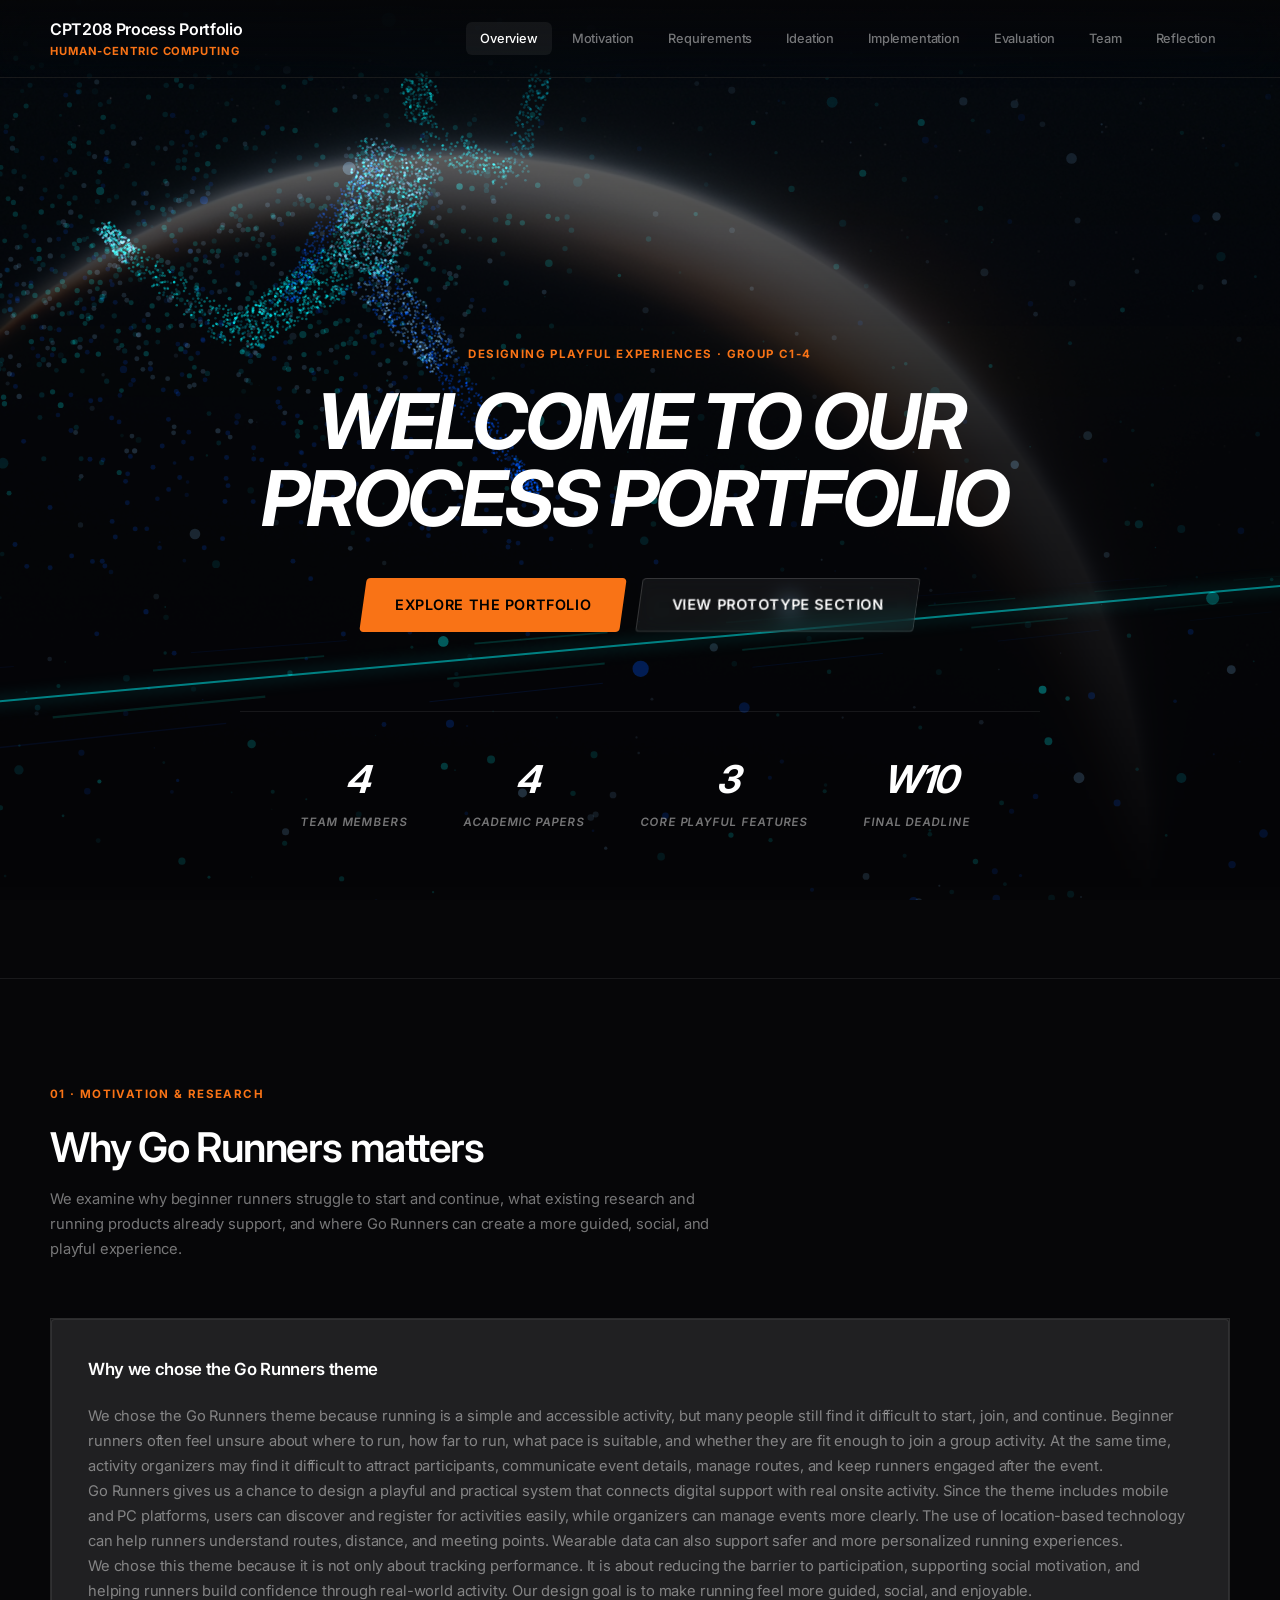
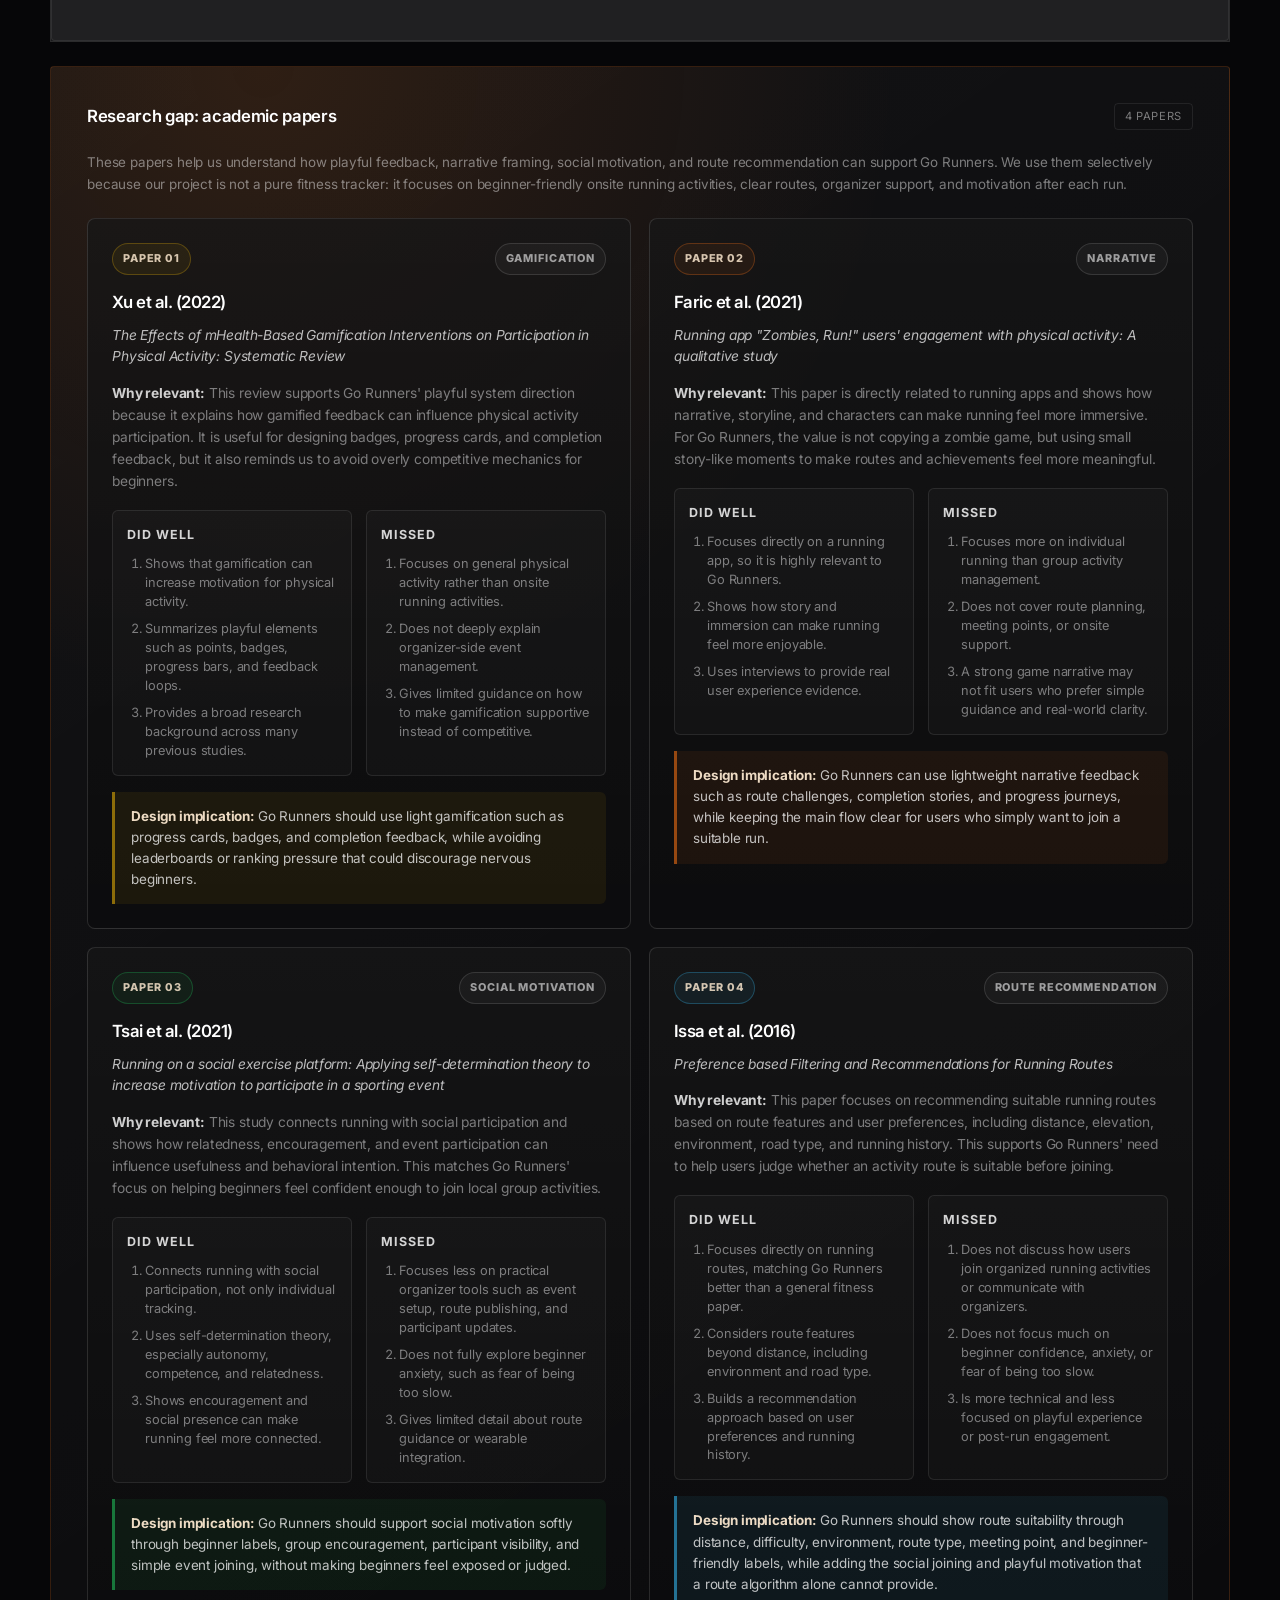
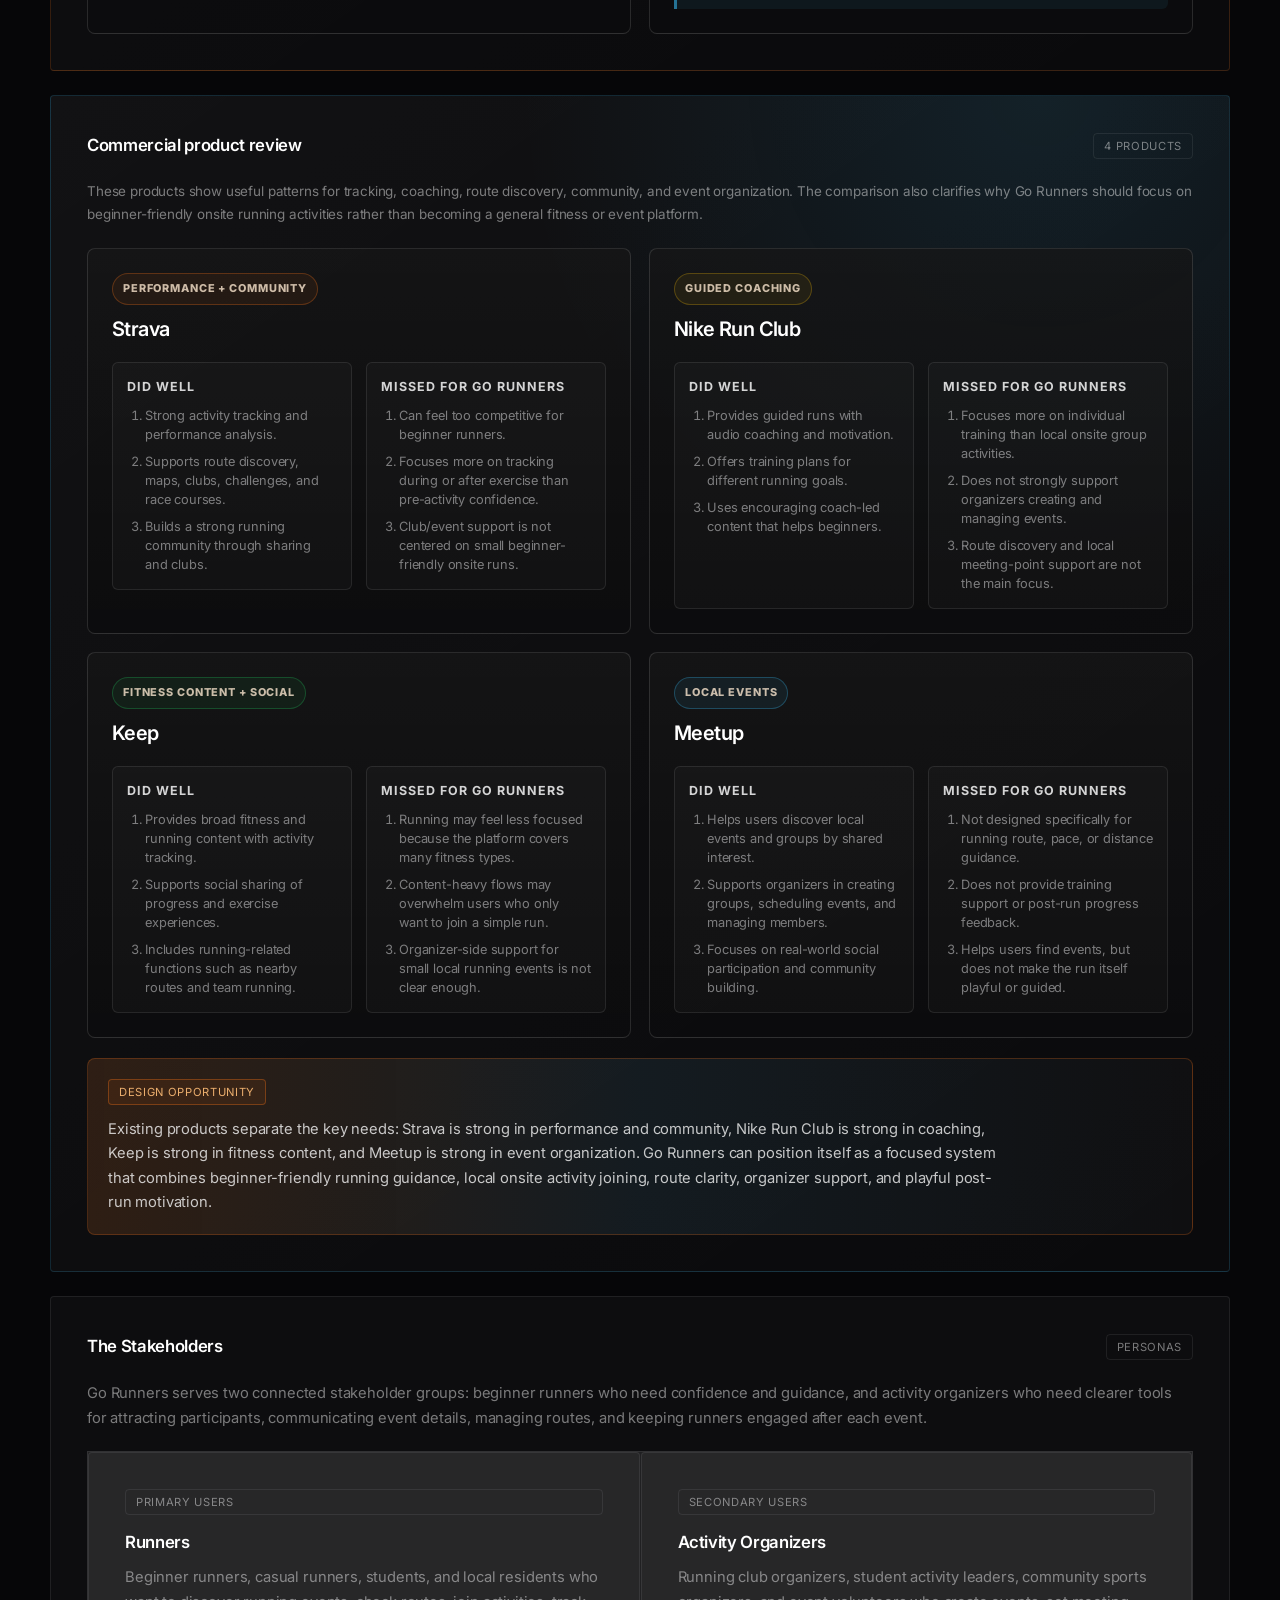
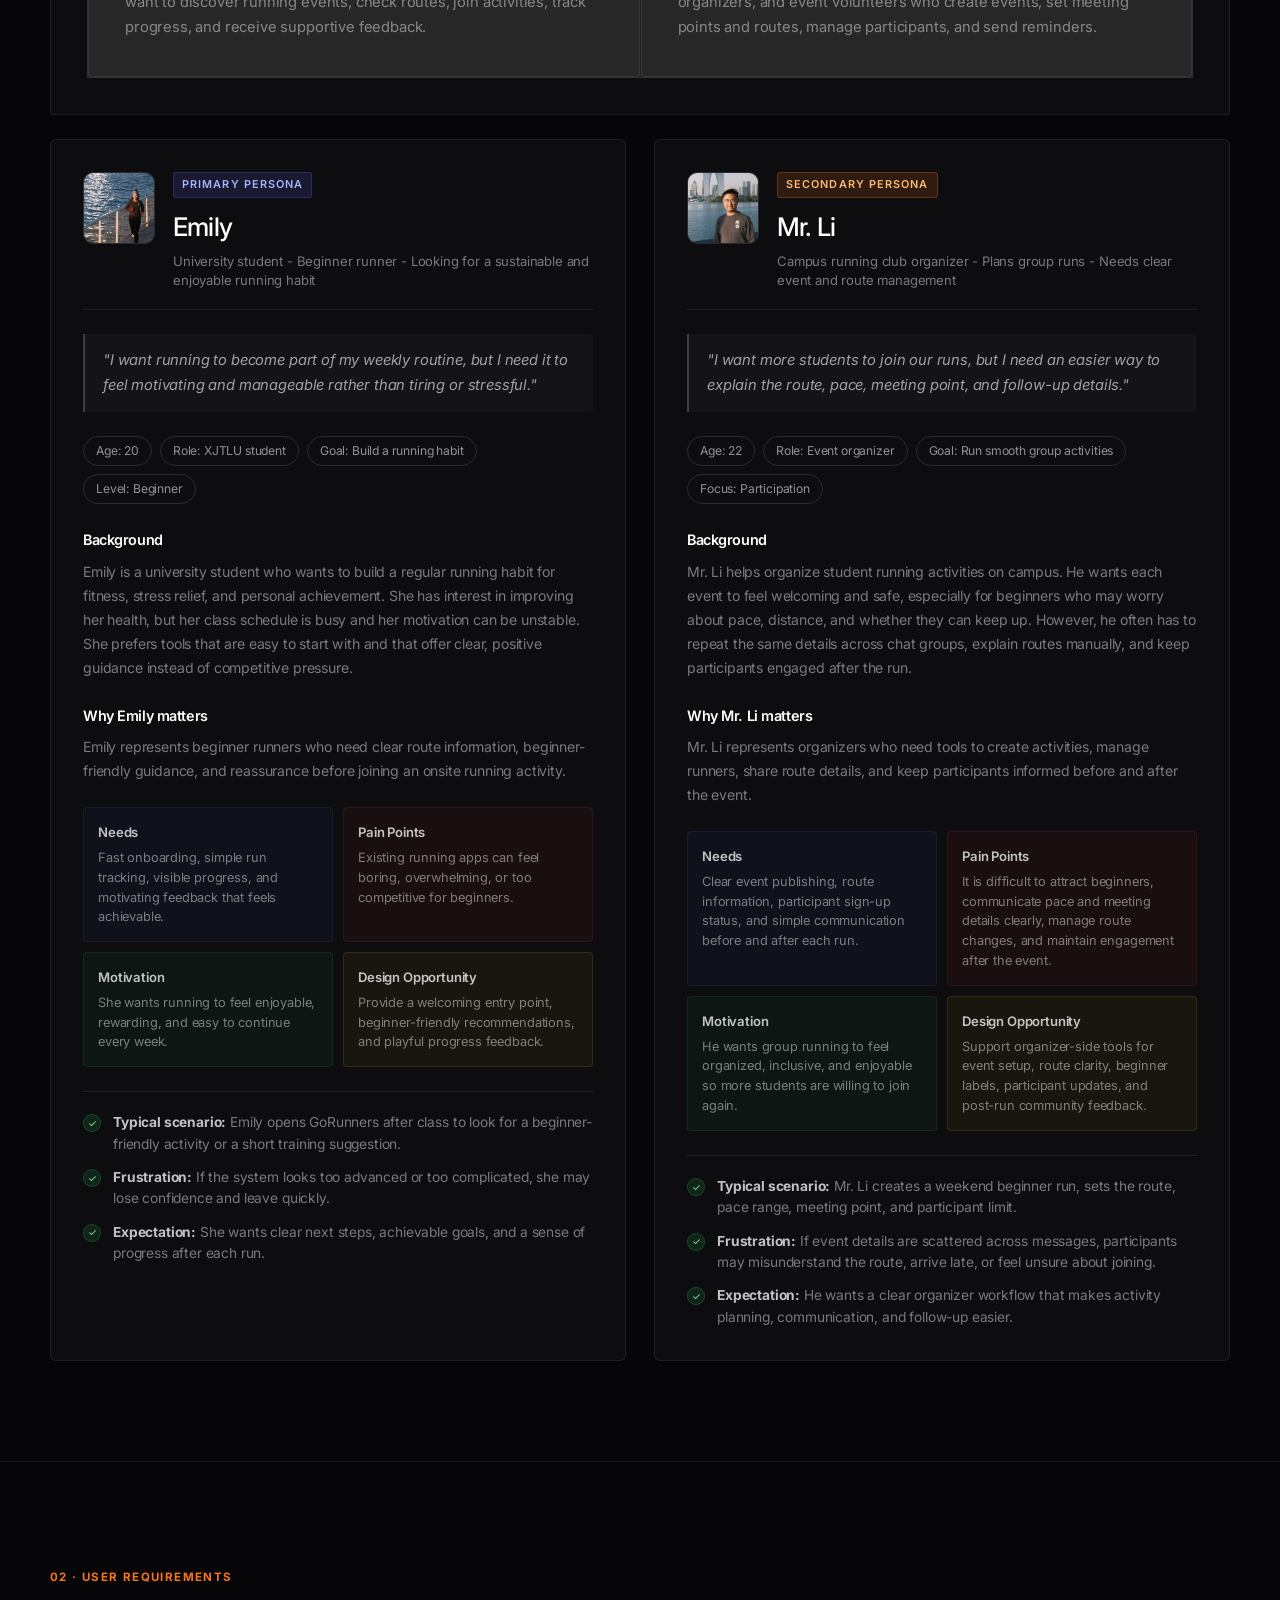
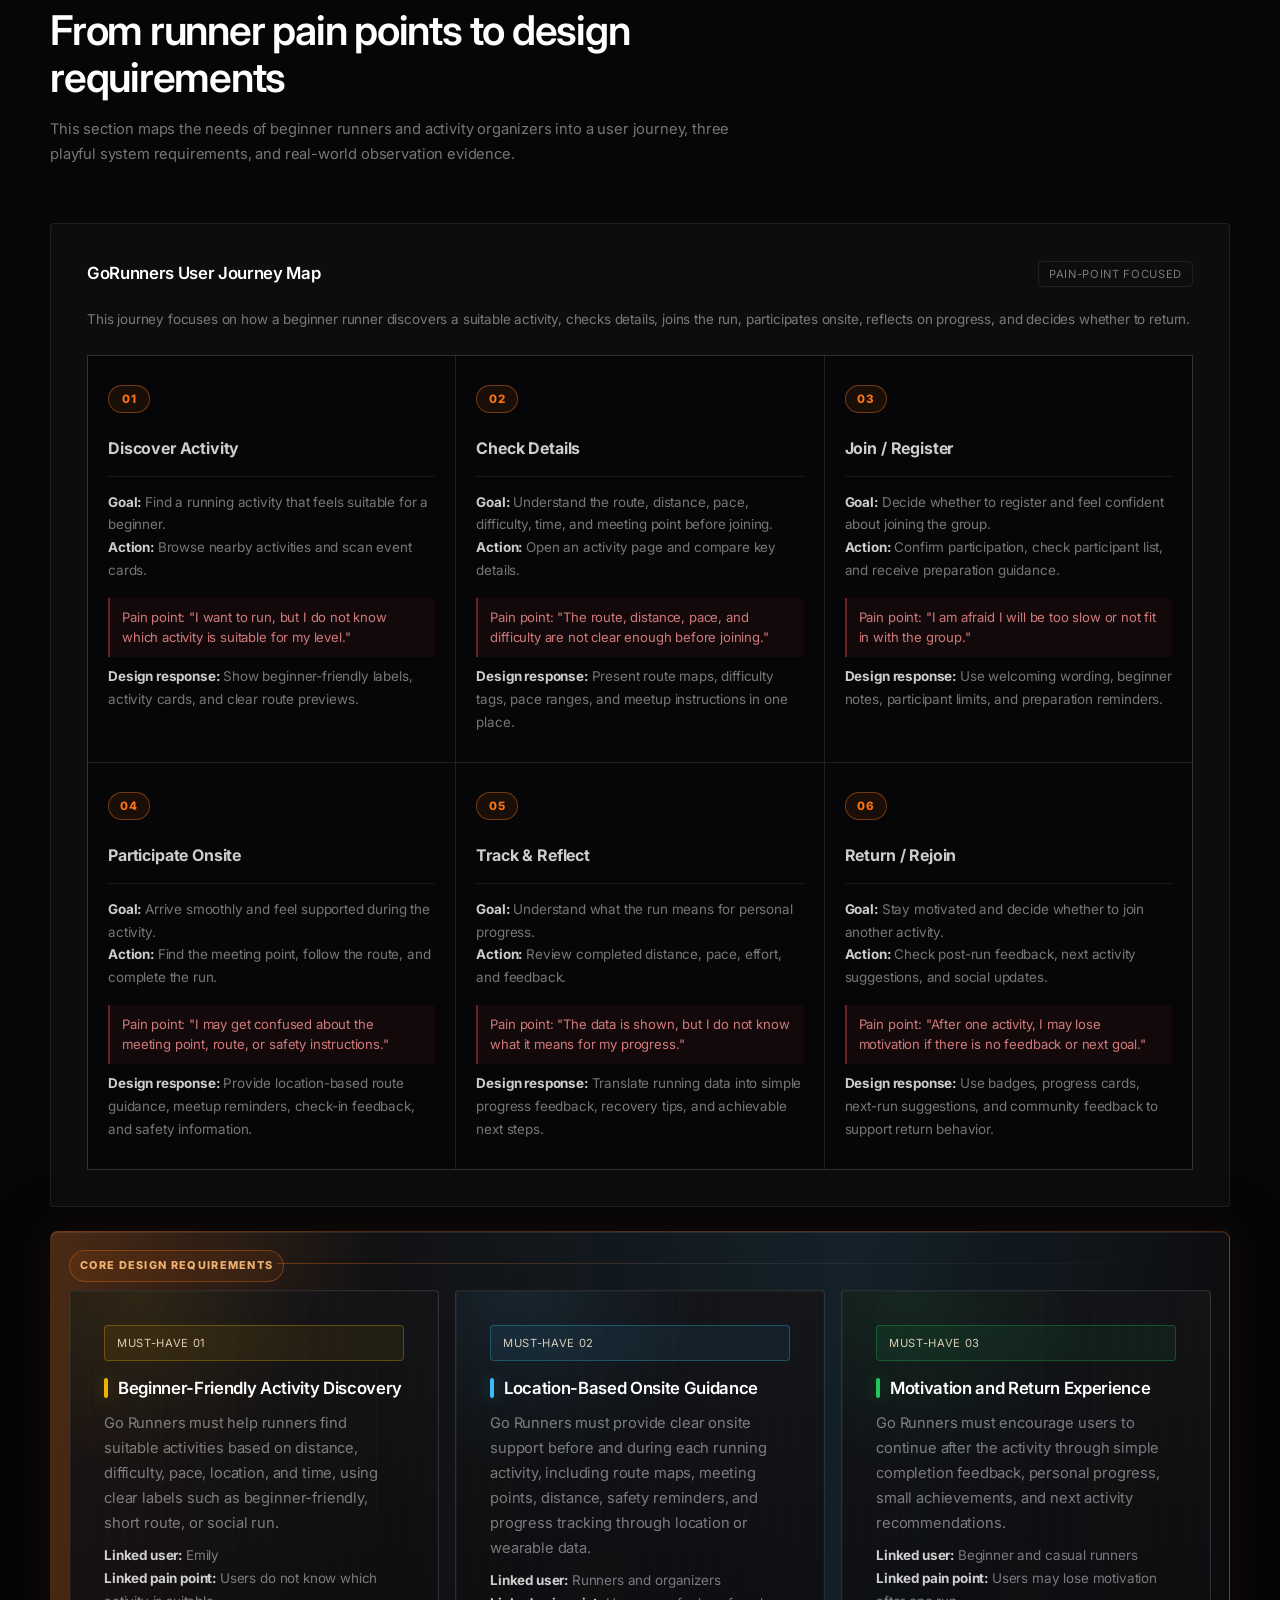
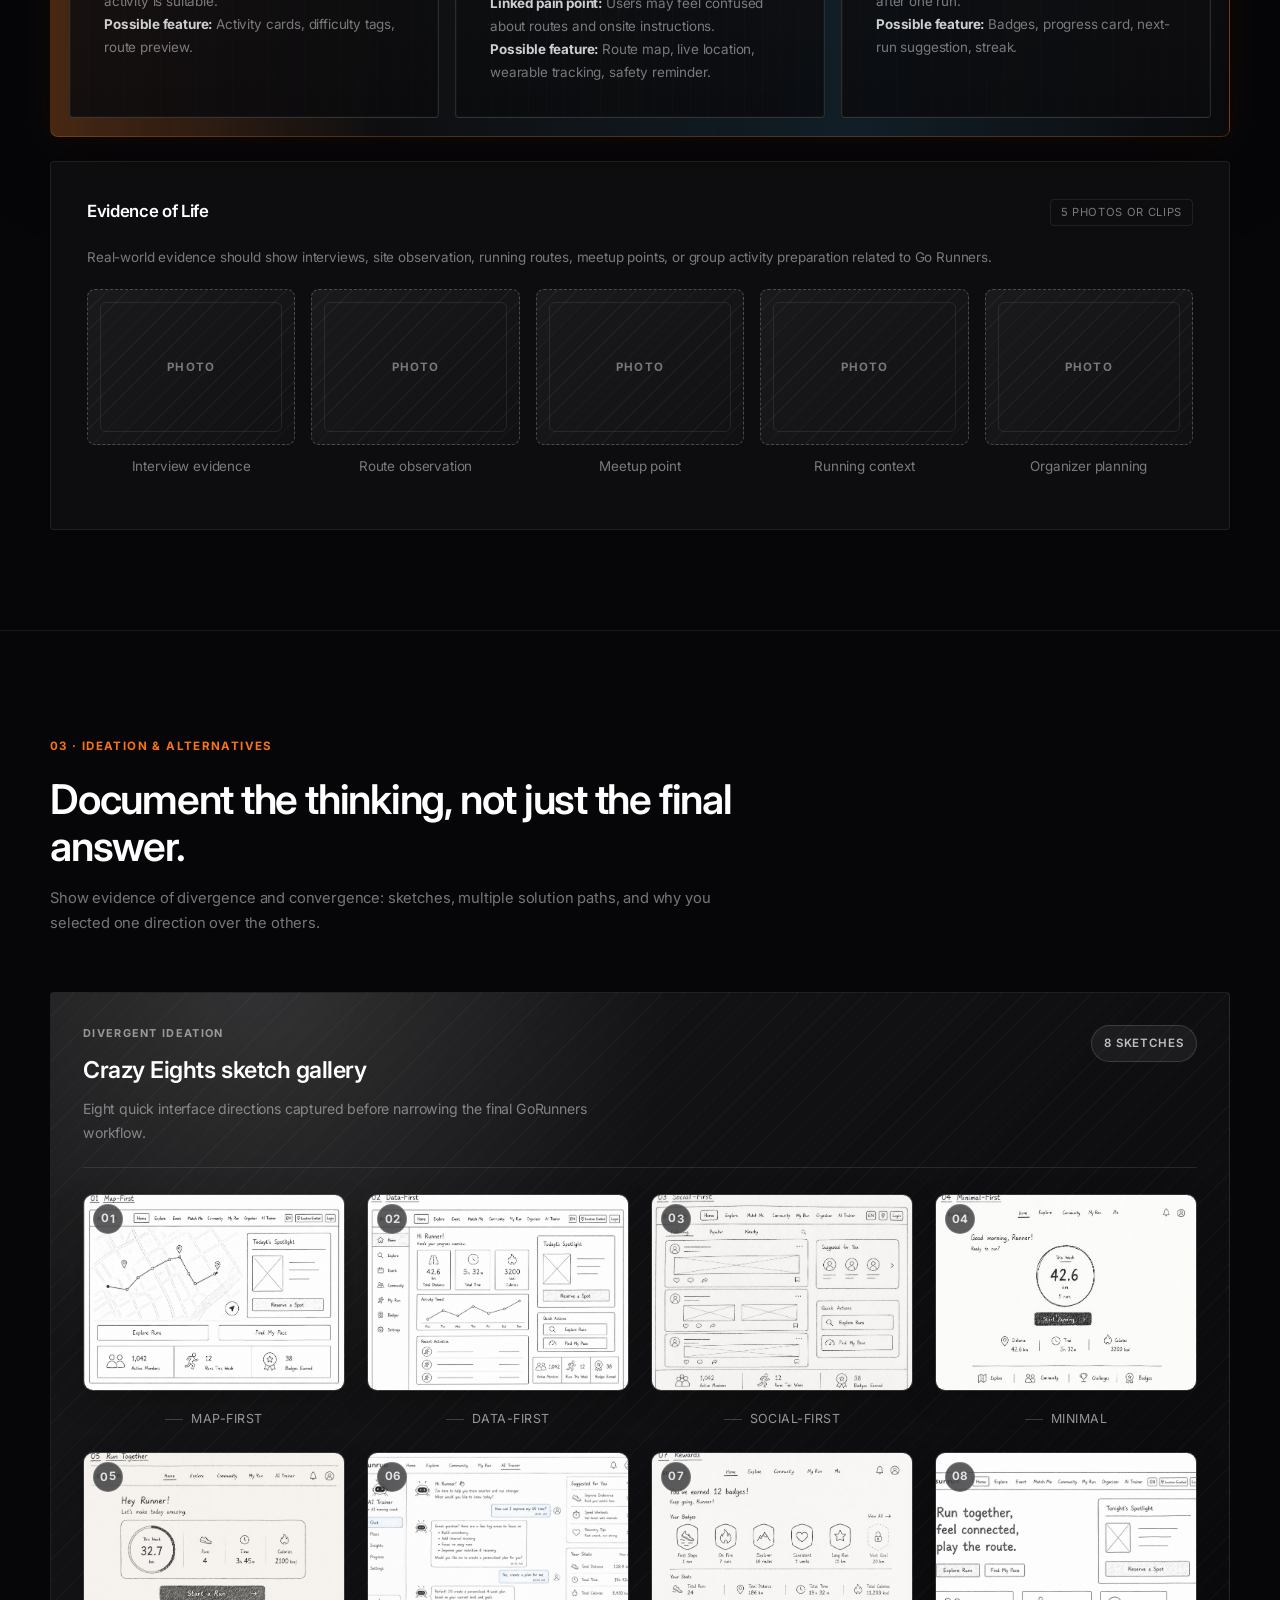
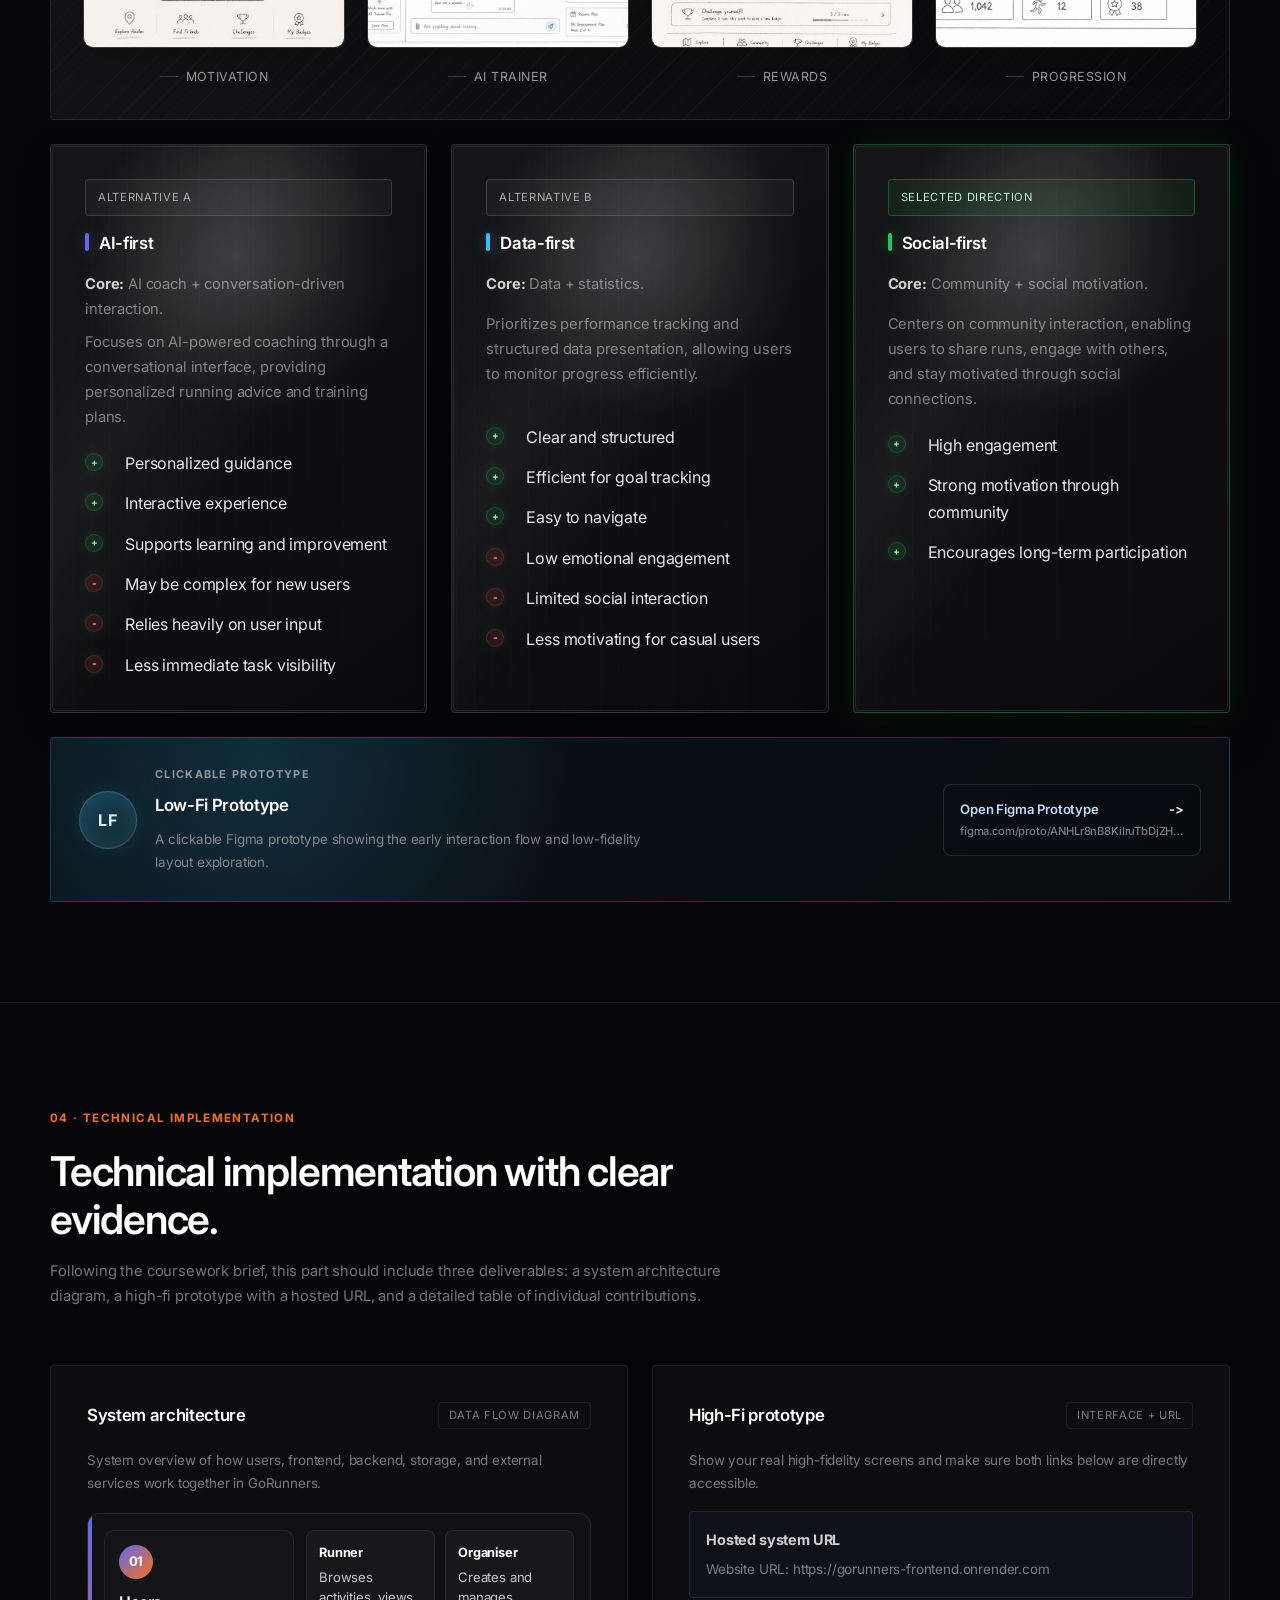
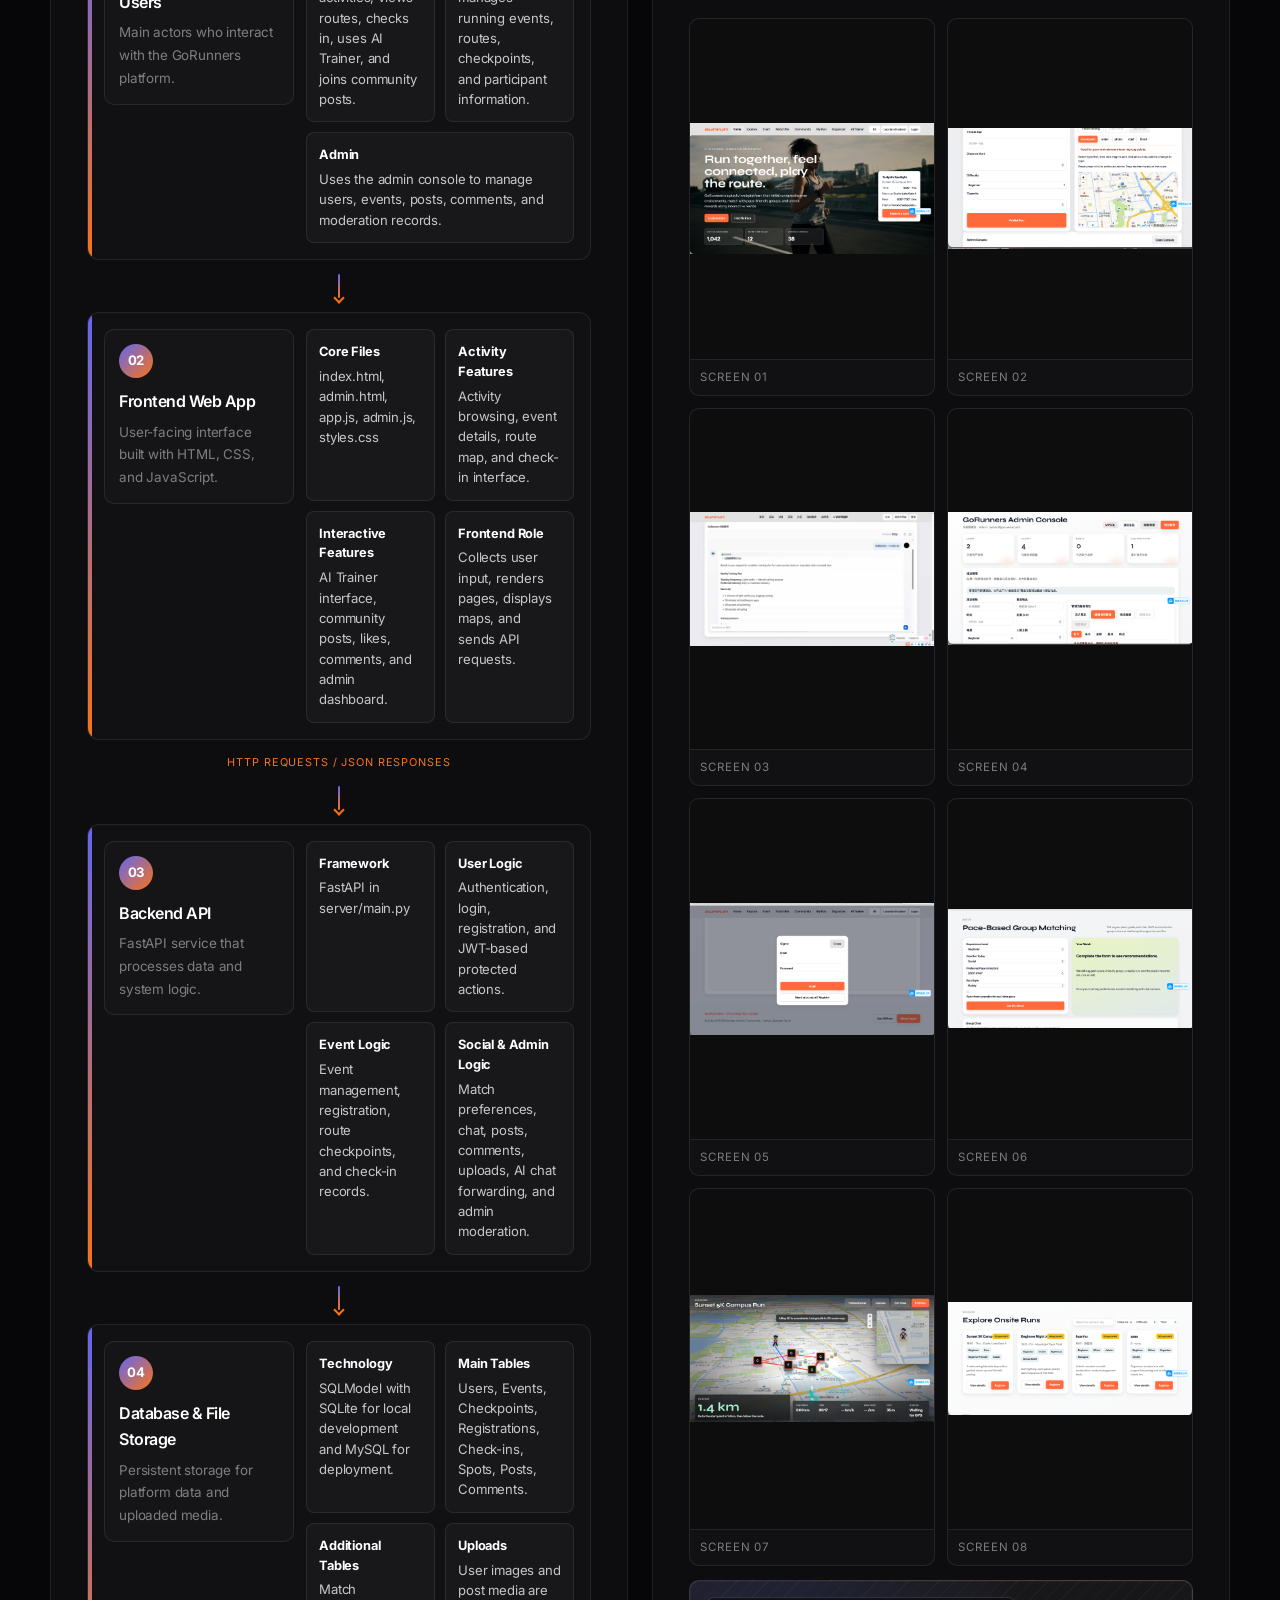
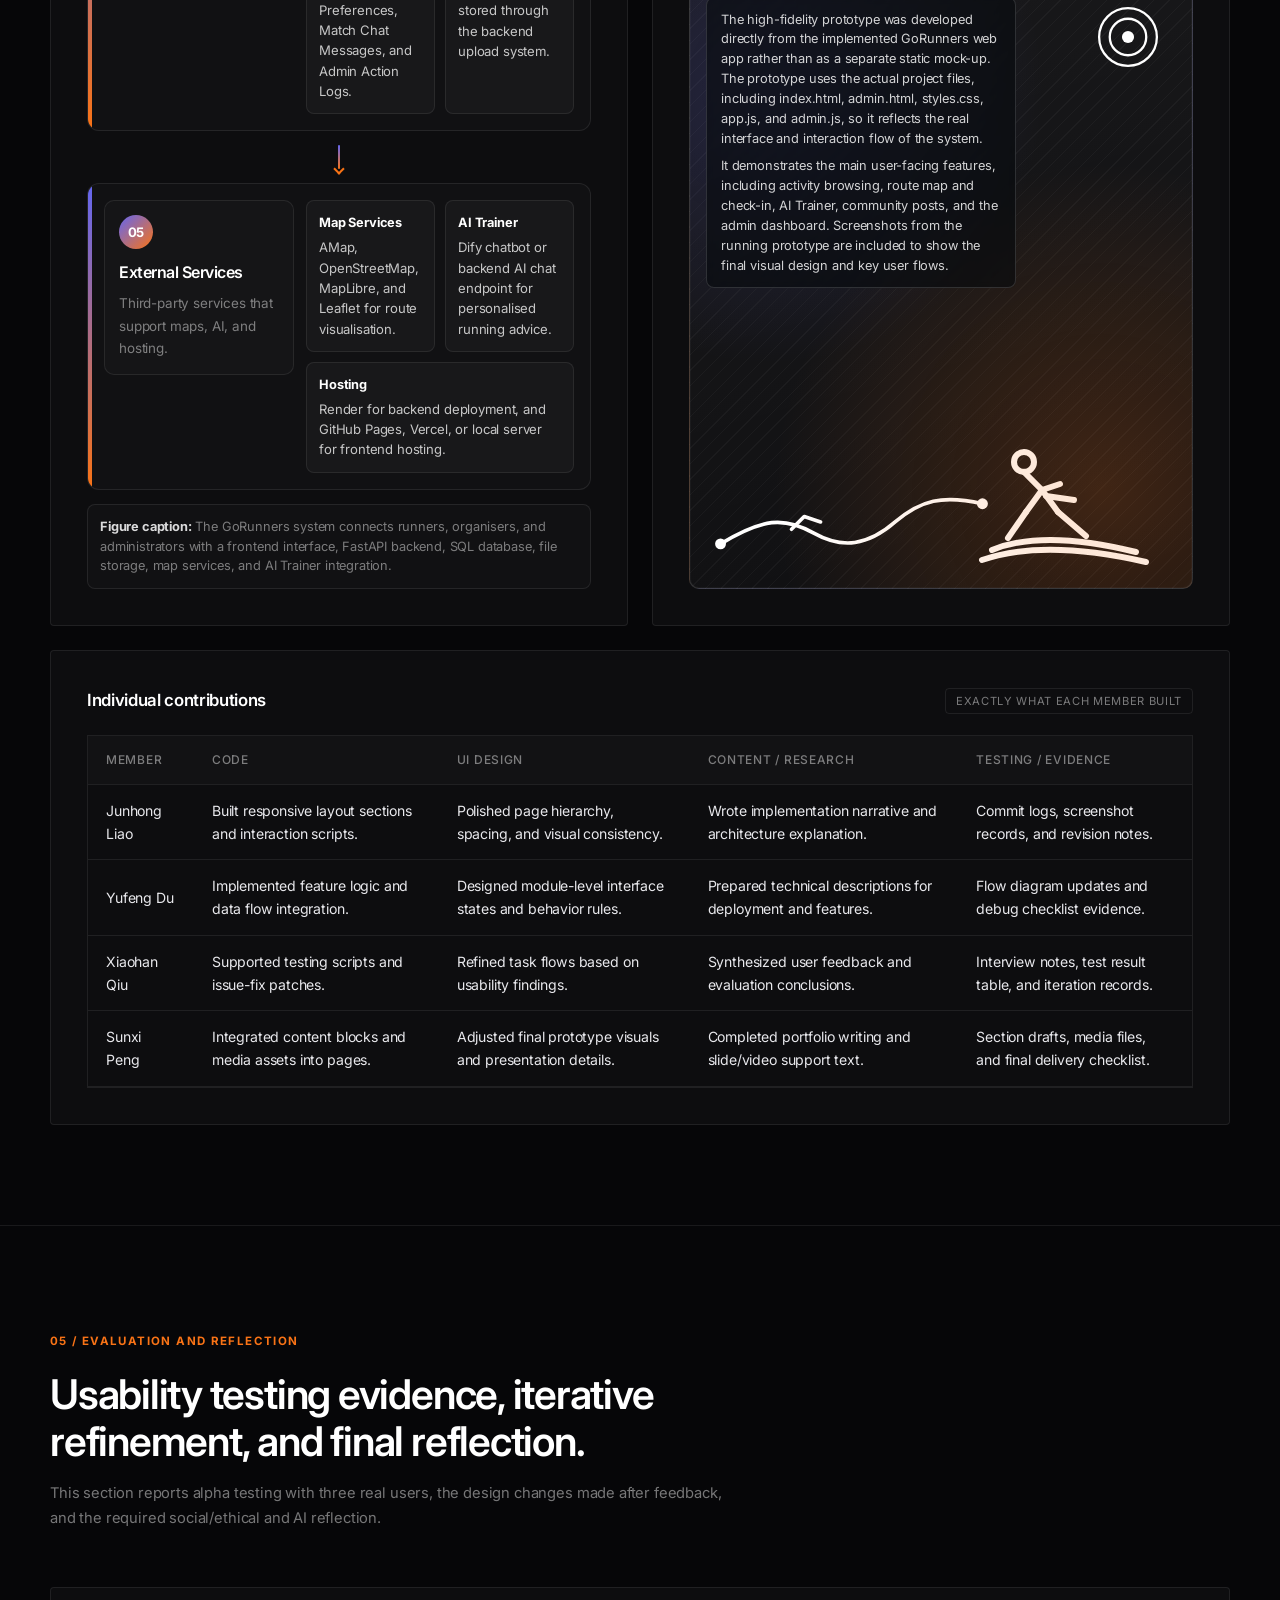
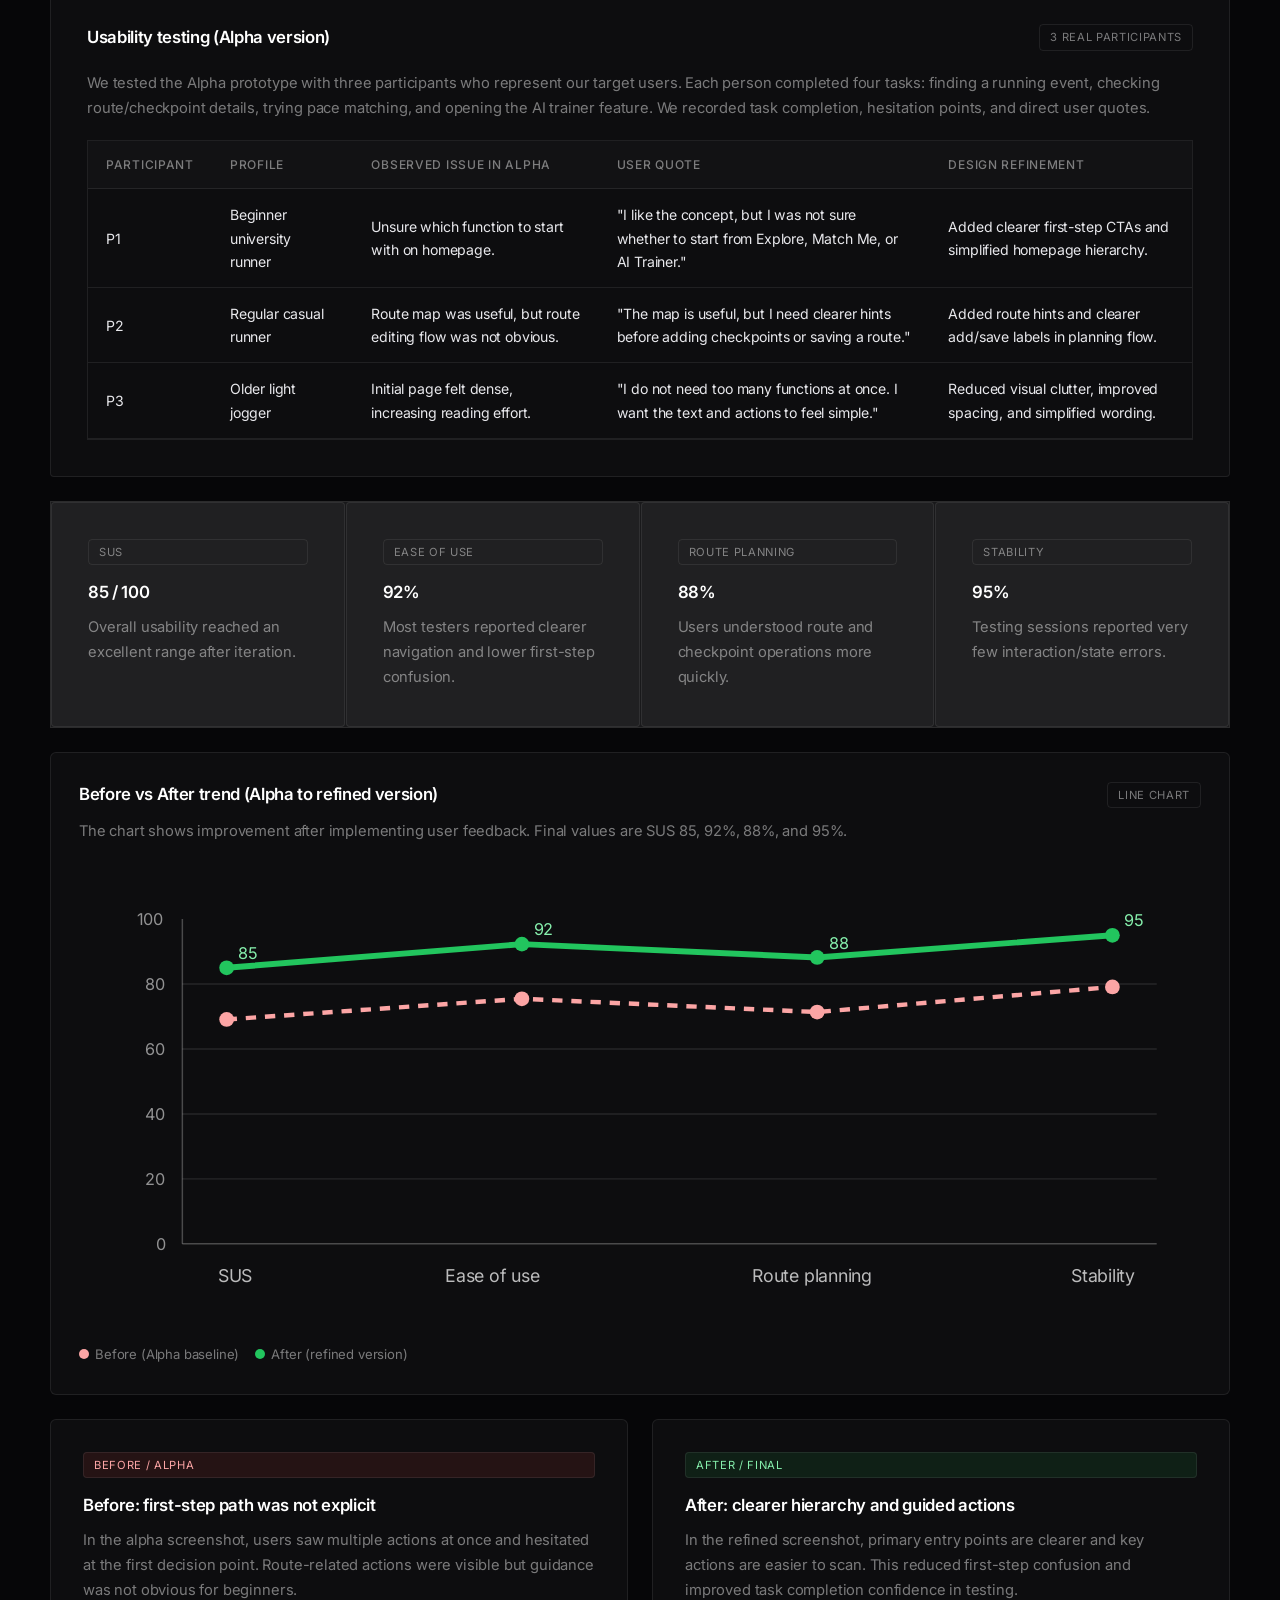
==== commit 5dfc3a9a: "Update hosted URL card on main page" ====
--- a/index.html
+++ b/index.html
@@ -853,13 +853,9 @@
             </div>
             <p class="small">Show your real high-fidelity screens and make sure both links below are directly accessible.</p>
             <div class="deploy-links">
-              <div class="note ai">
-                <strong>Figma prototype link</strong>
-                <p class="small">Add your clickable prototype URL: <span class="muted">https://figma.com/...</span></p>
-              </div>
               <div class="note kpi">
                 <strong>Hosted system URL</strong>
-                <p class="small">Add your deployed website URL: <span class="muted">https://yourproject.github.io or https://yourproject.vercel.app</span></p>
+                <p class="small">Website URL: <span class="muted">https://gorunners-frontend.onrender.com</span></p>
               </div>
             </div>
             <div class="hifi-gallery">
--- a/style.css
+++ b/style.css
@@ -1193,6 +1193,9 @@
   display:grid;
   grid-template-columns:1fr 1fr;
   gap:12px;
+}
+.deploy-links > .note:only-child{
+  grid-column:1 / -1;
 }
 .technical-grid{
   grid-template-columns:repeat(2,minmax(0,1fr));
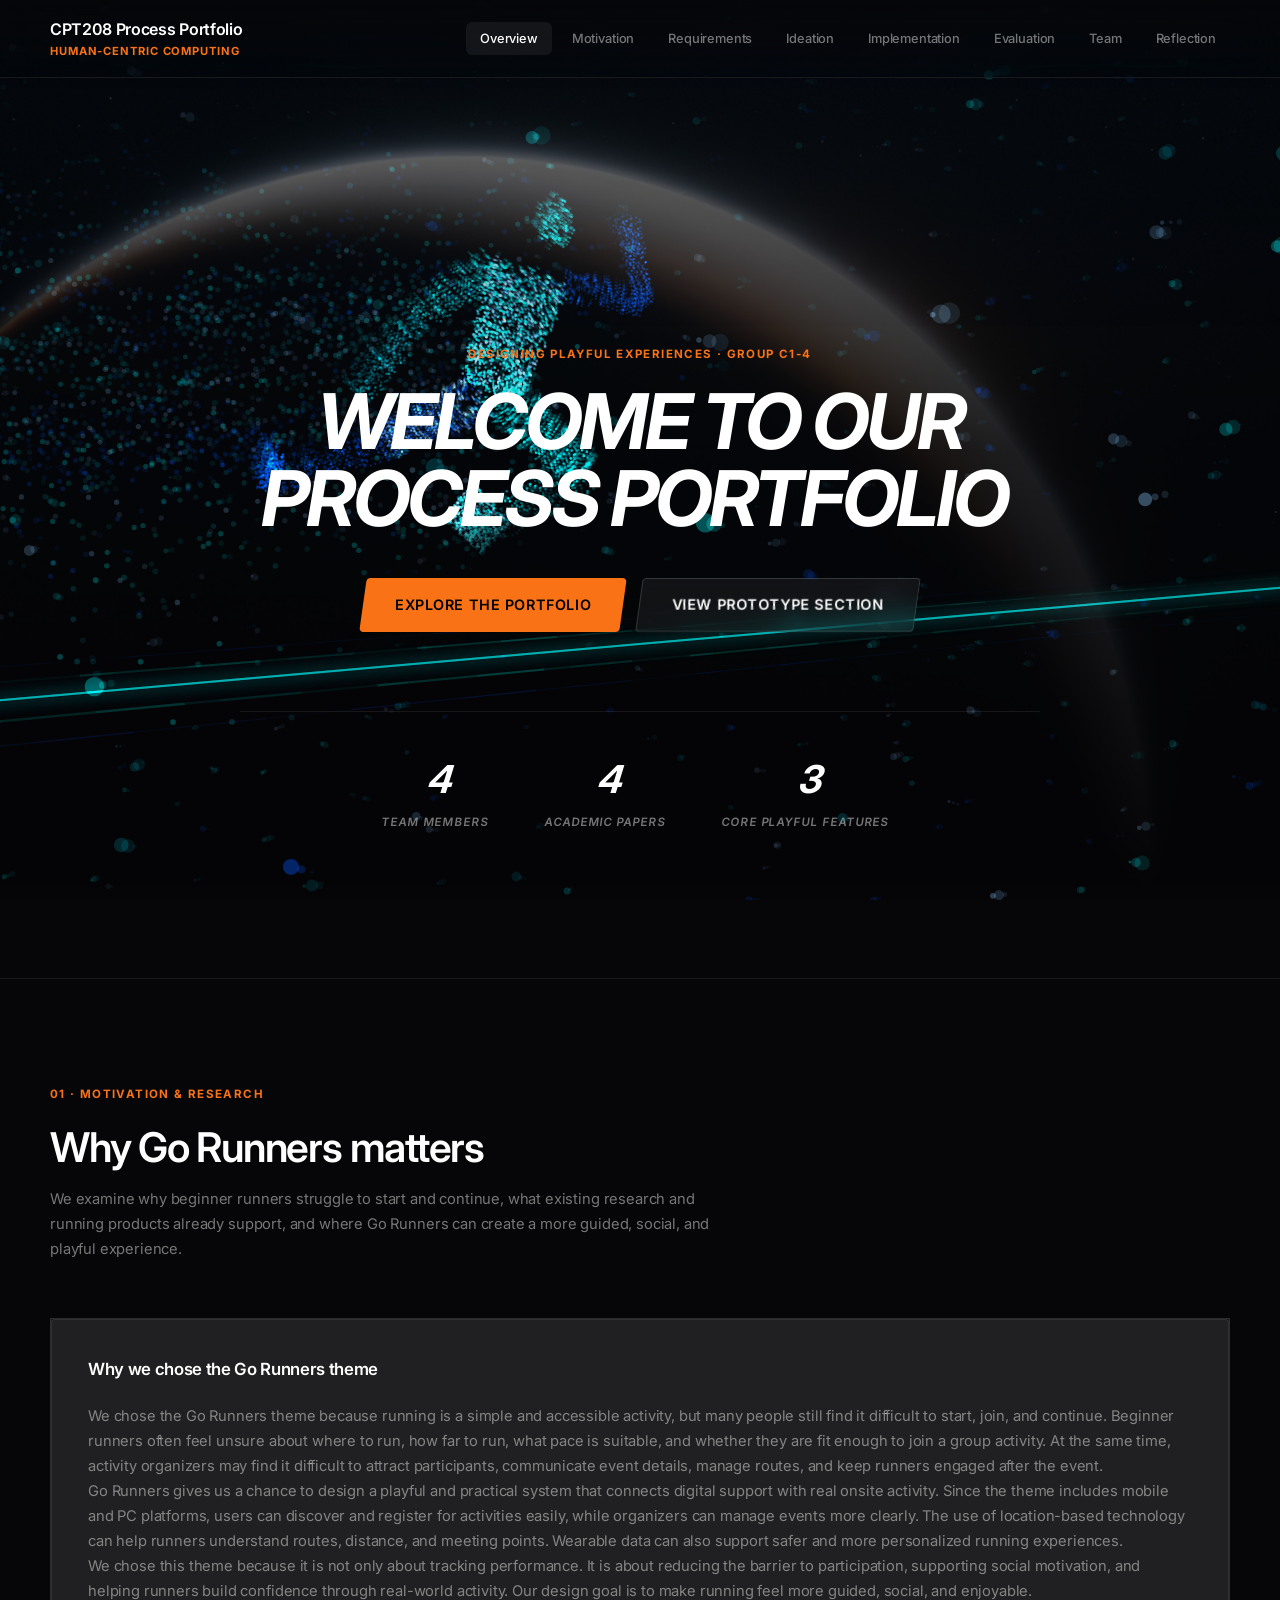
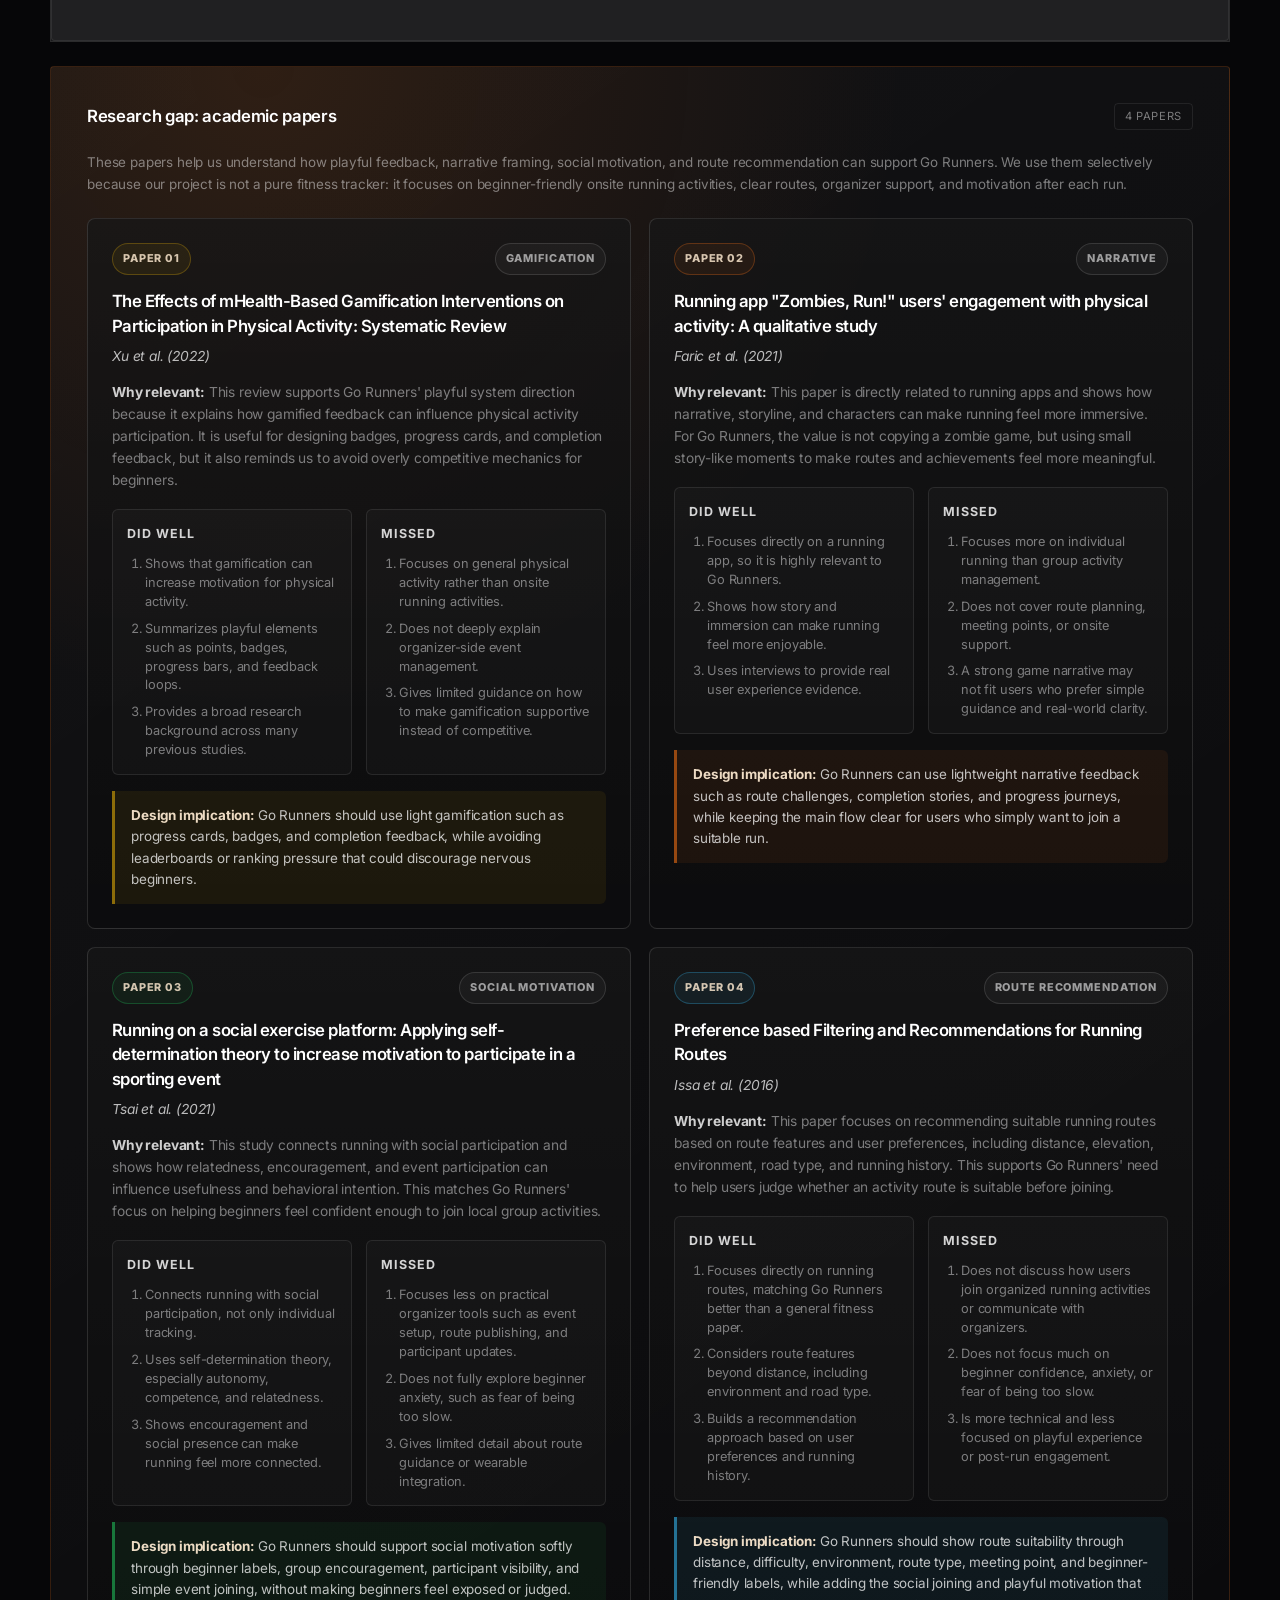
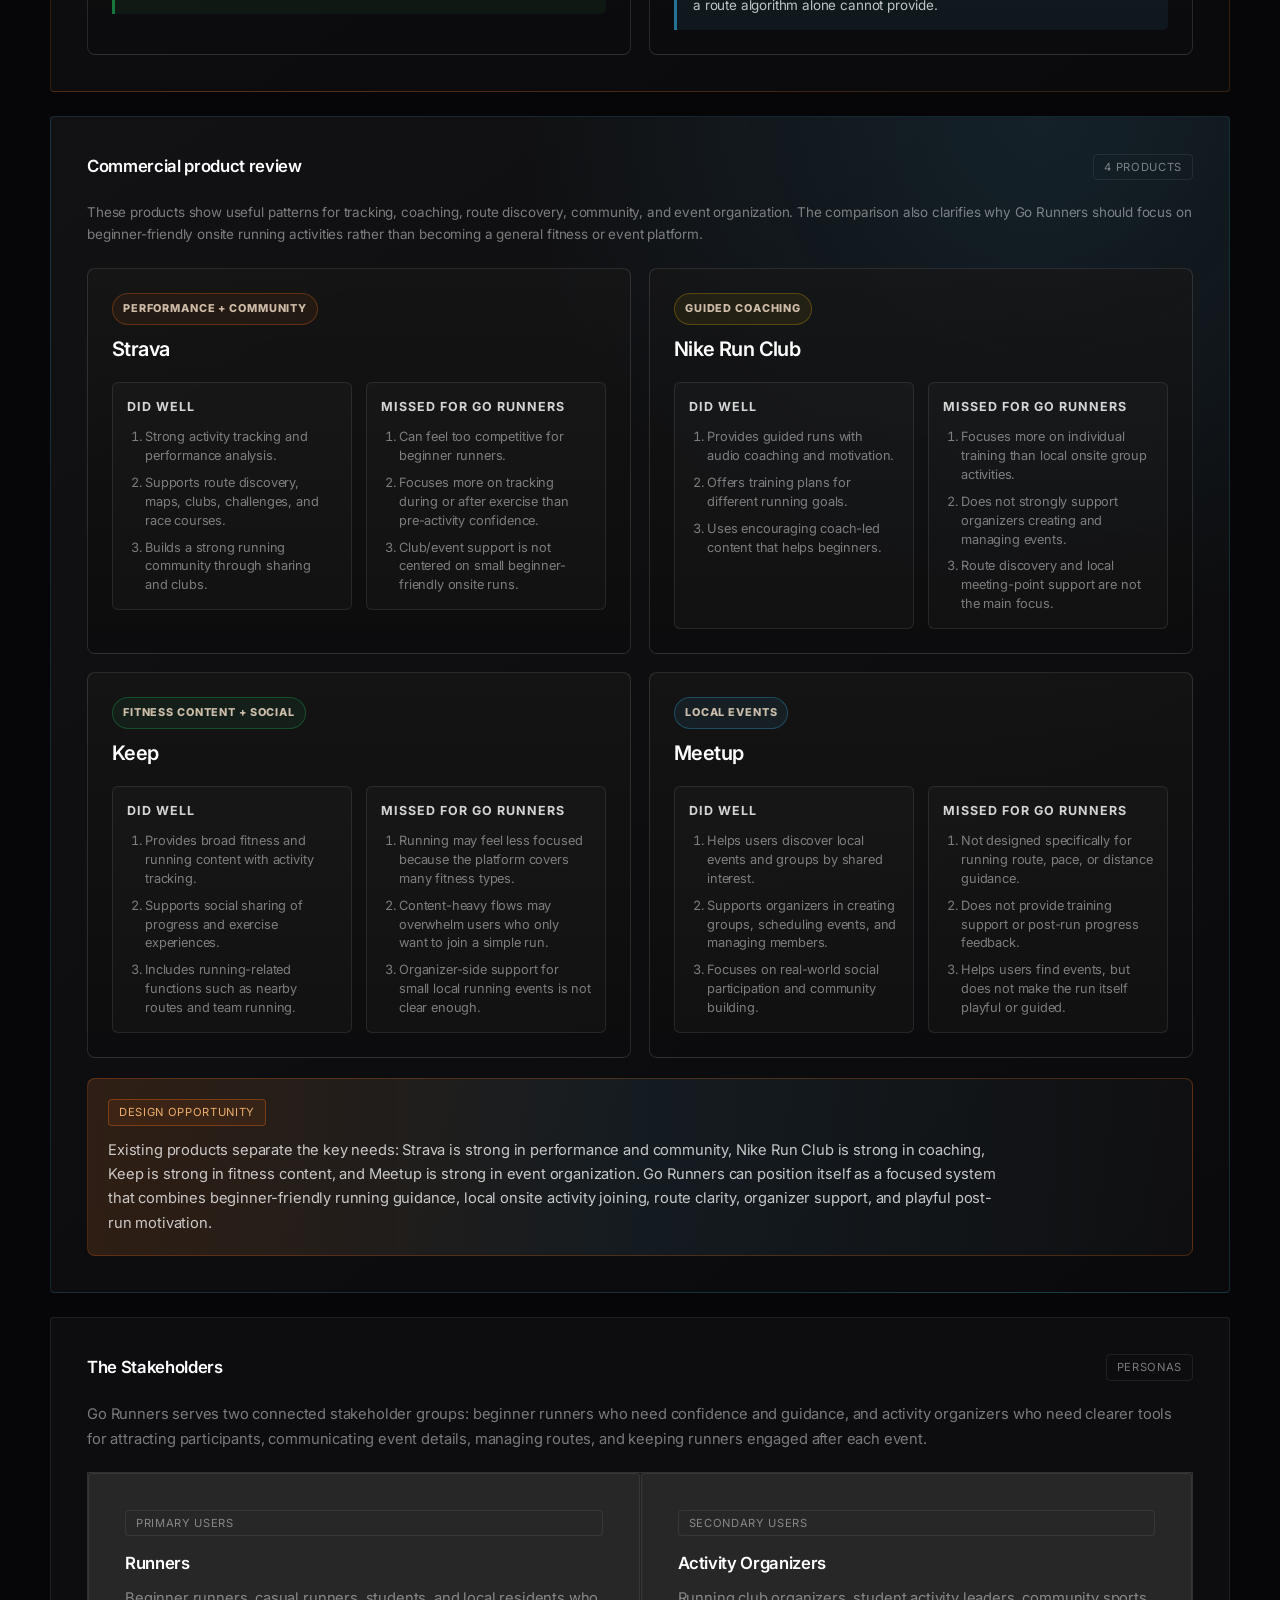
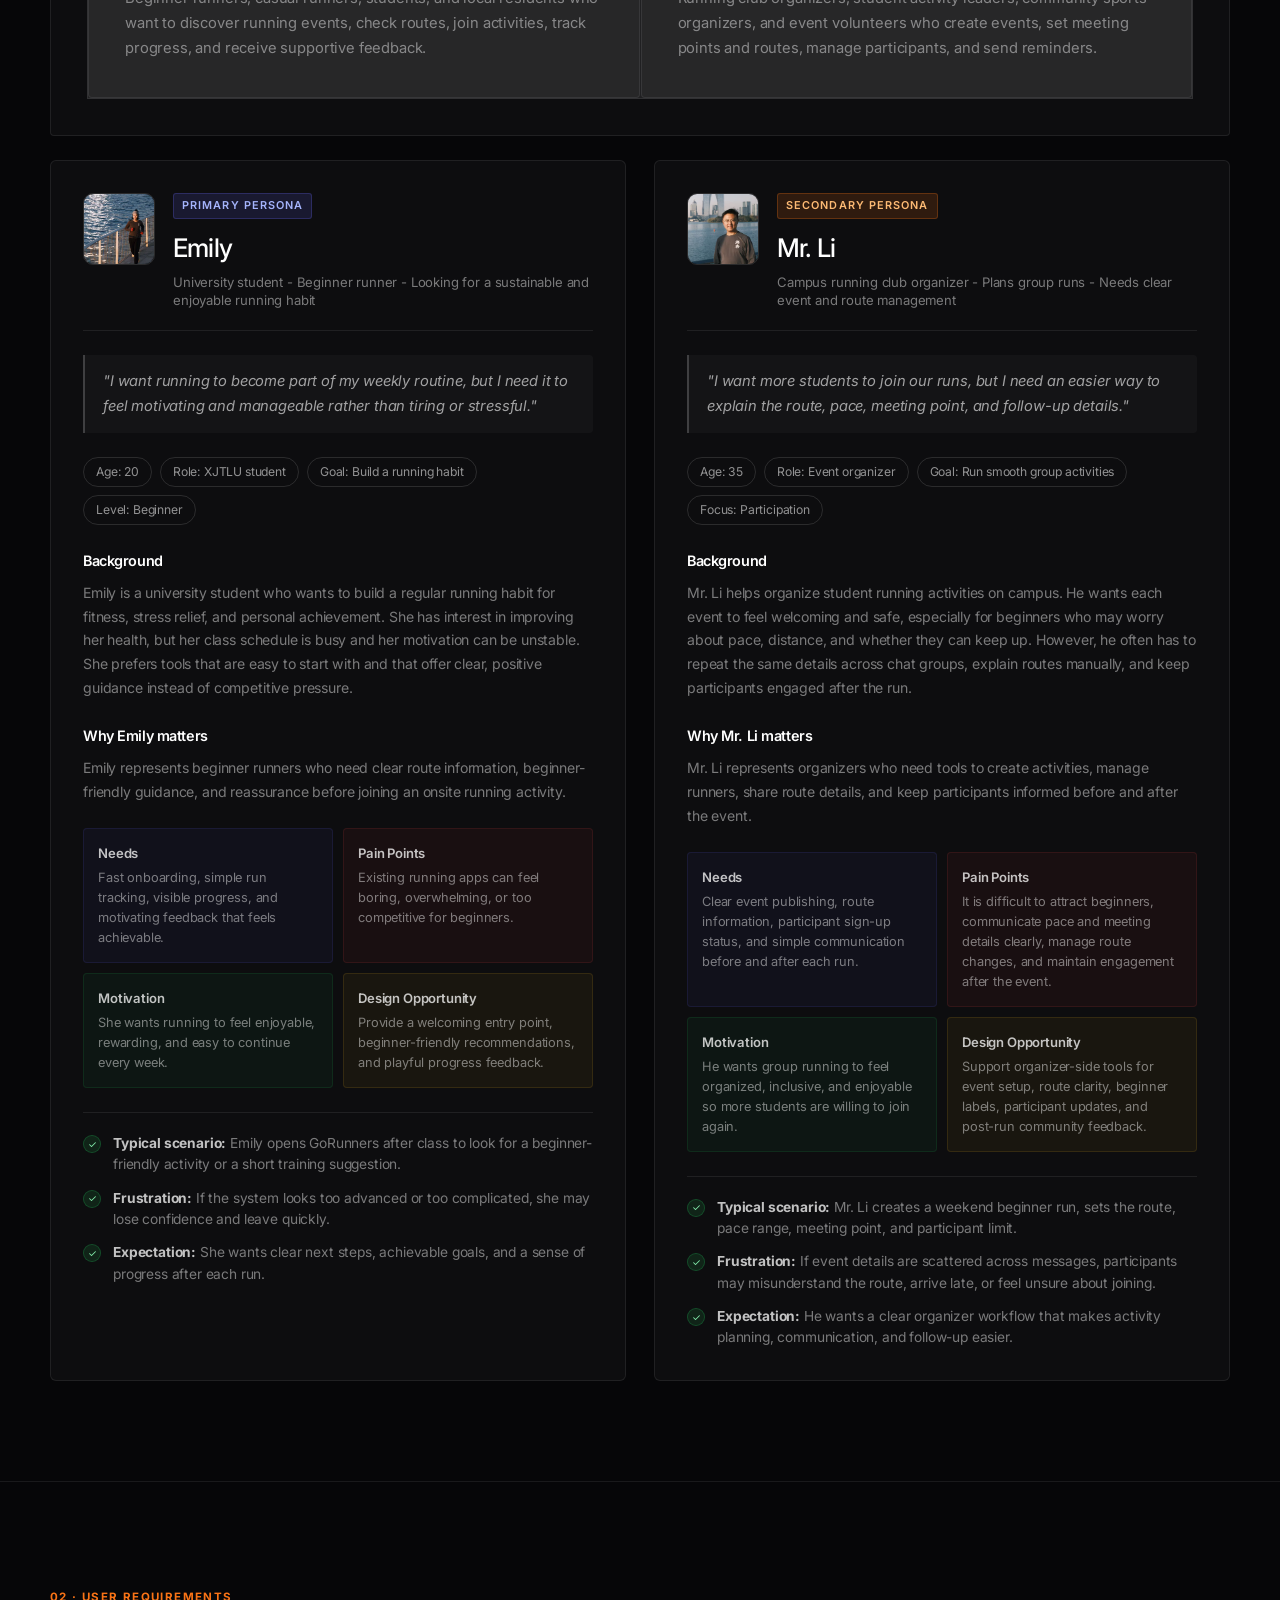
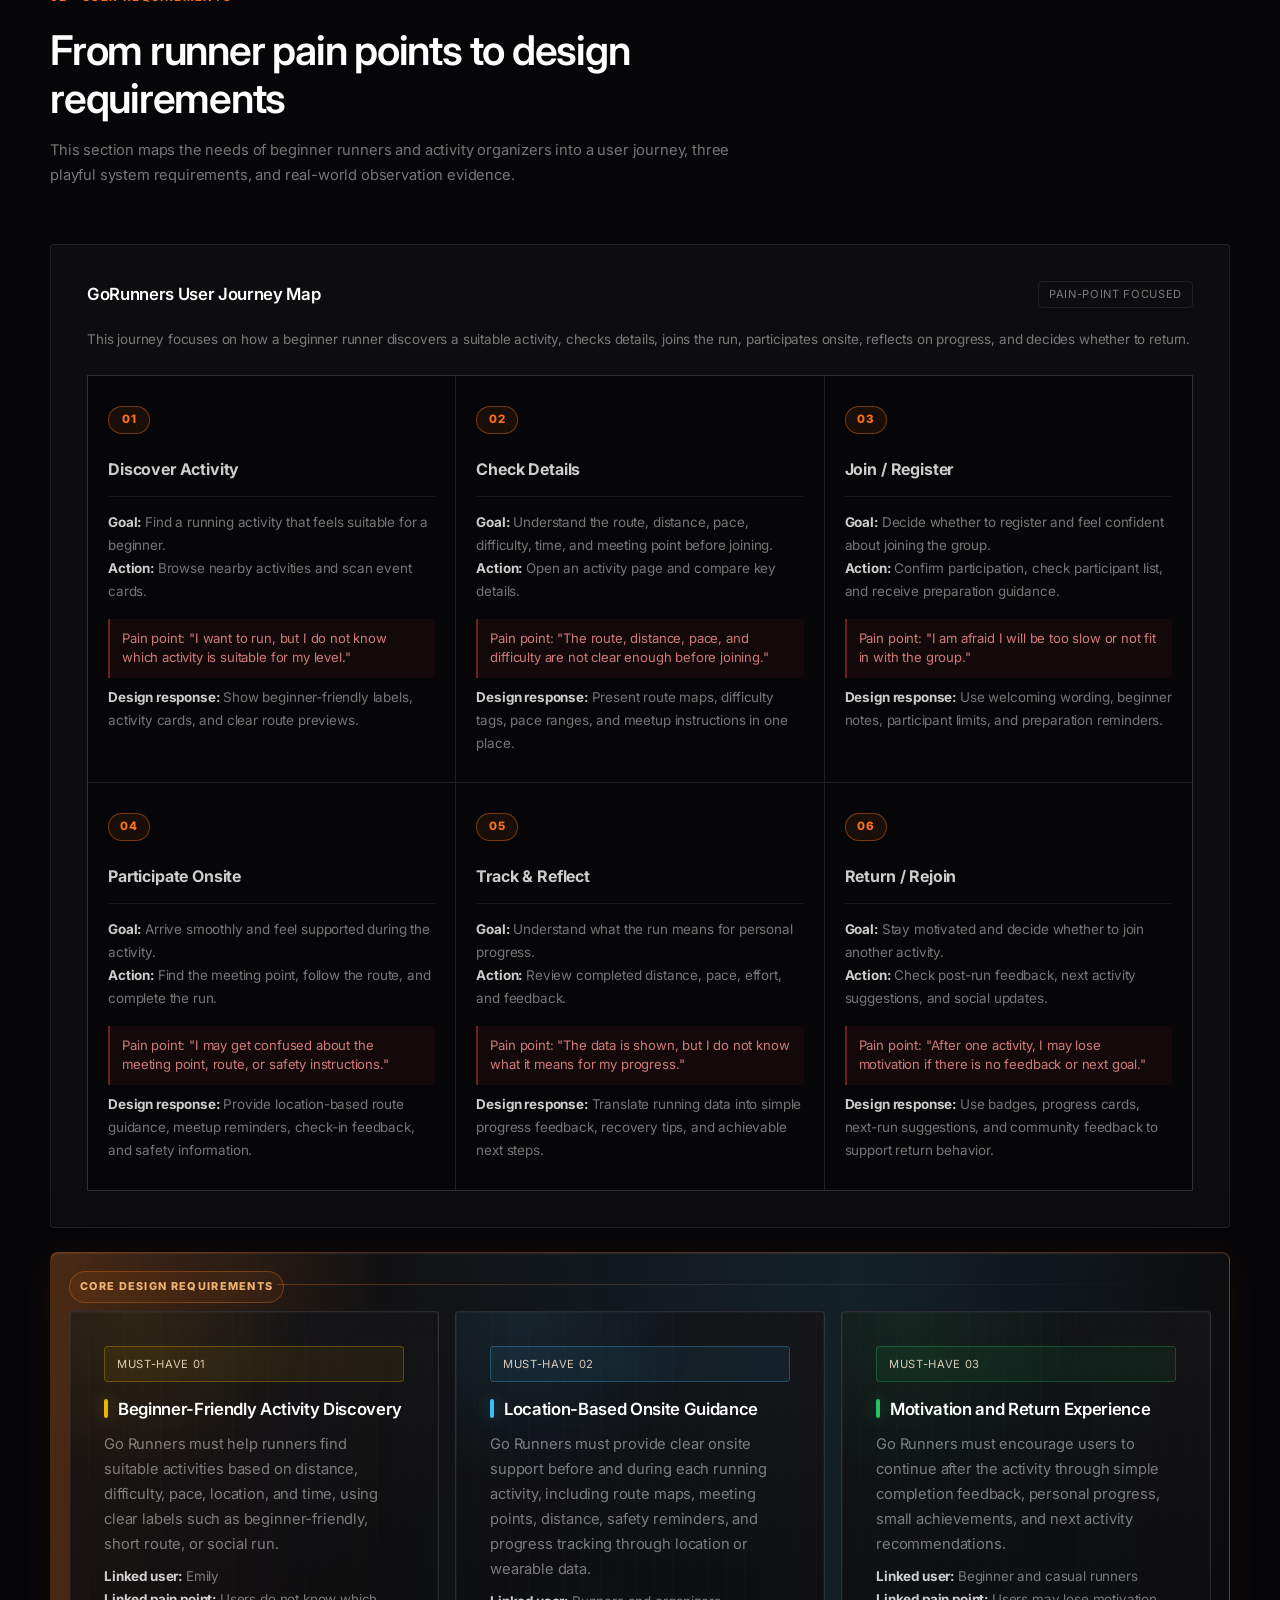
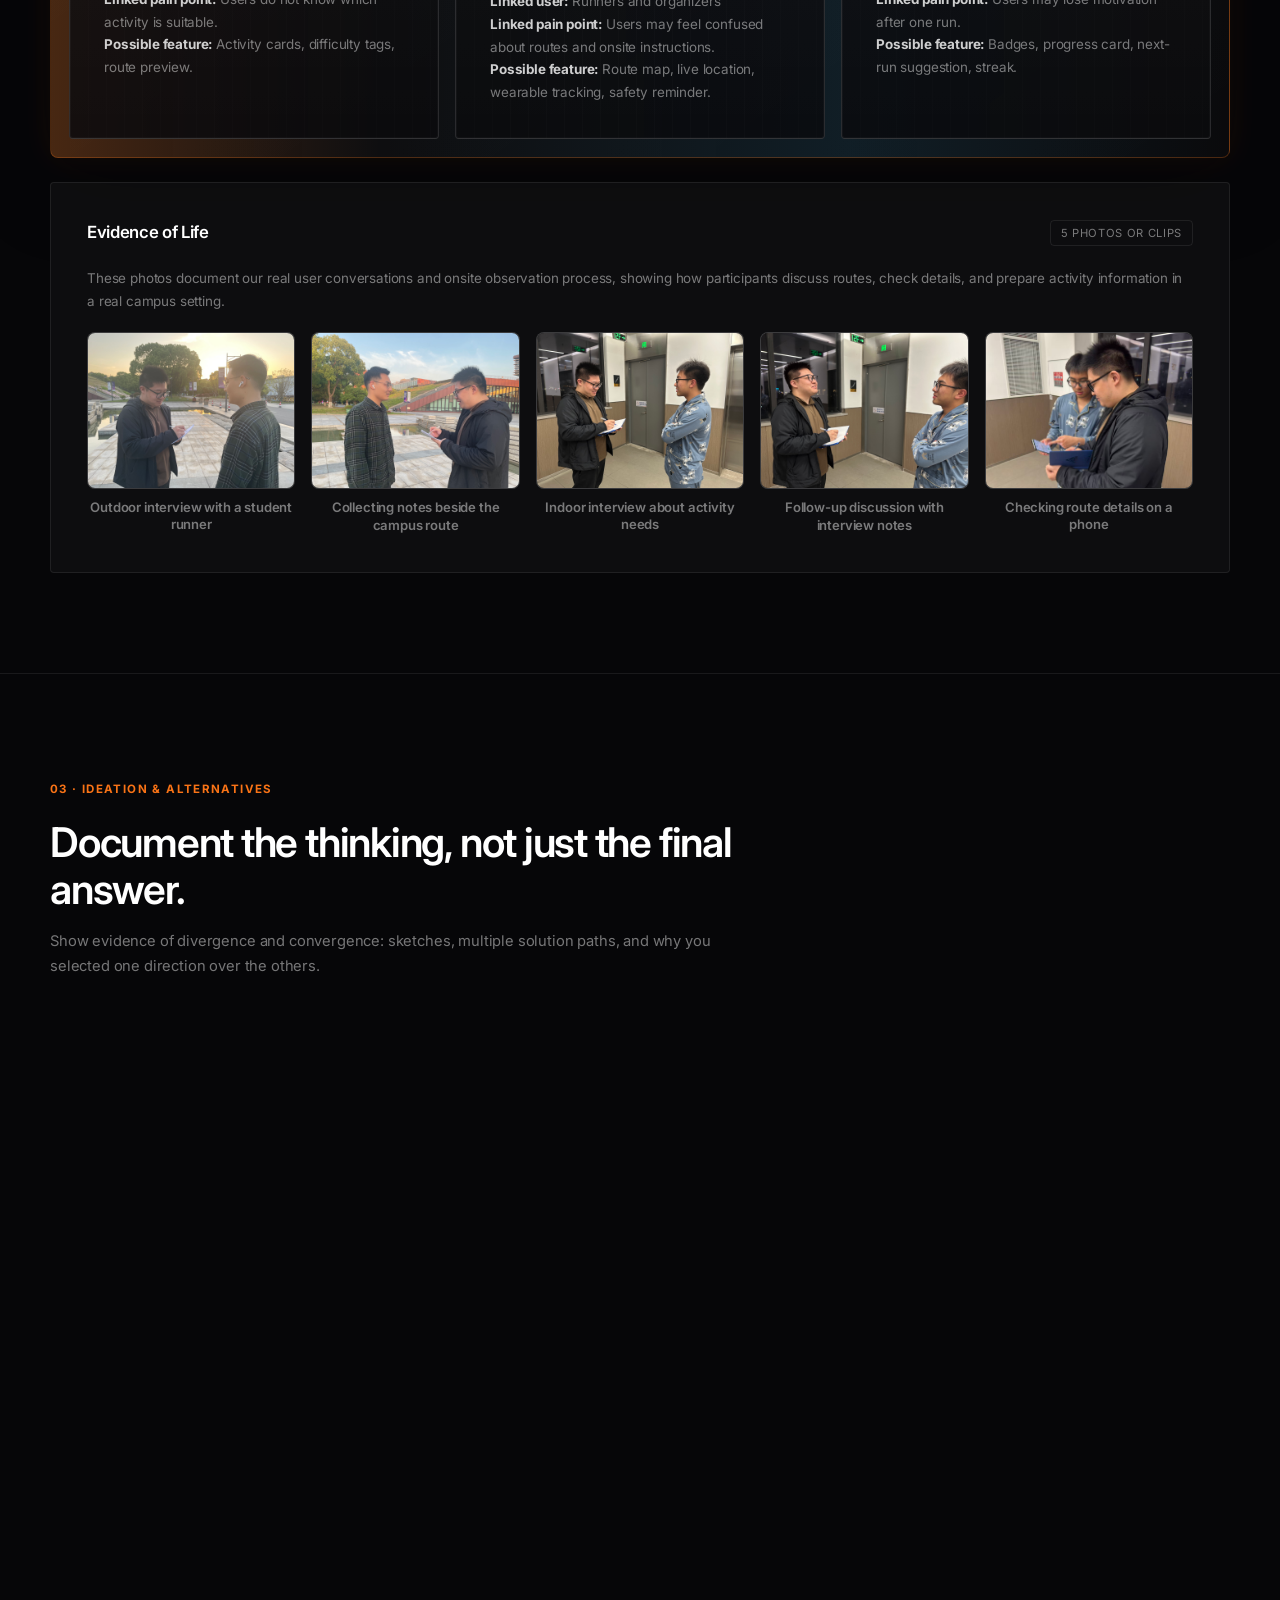
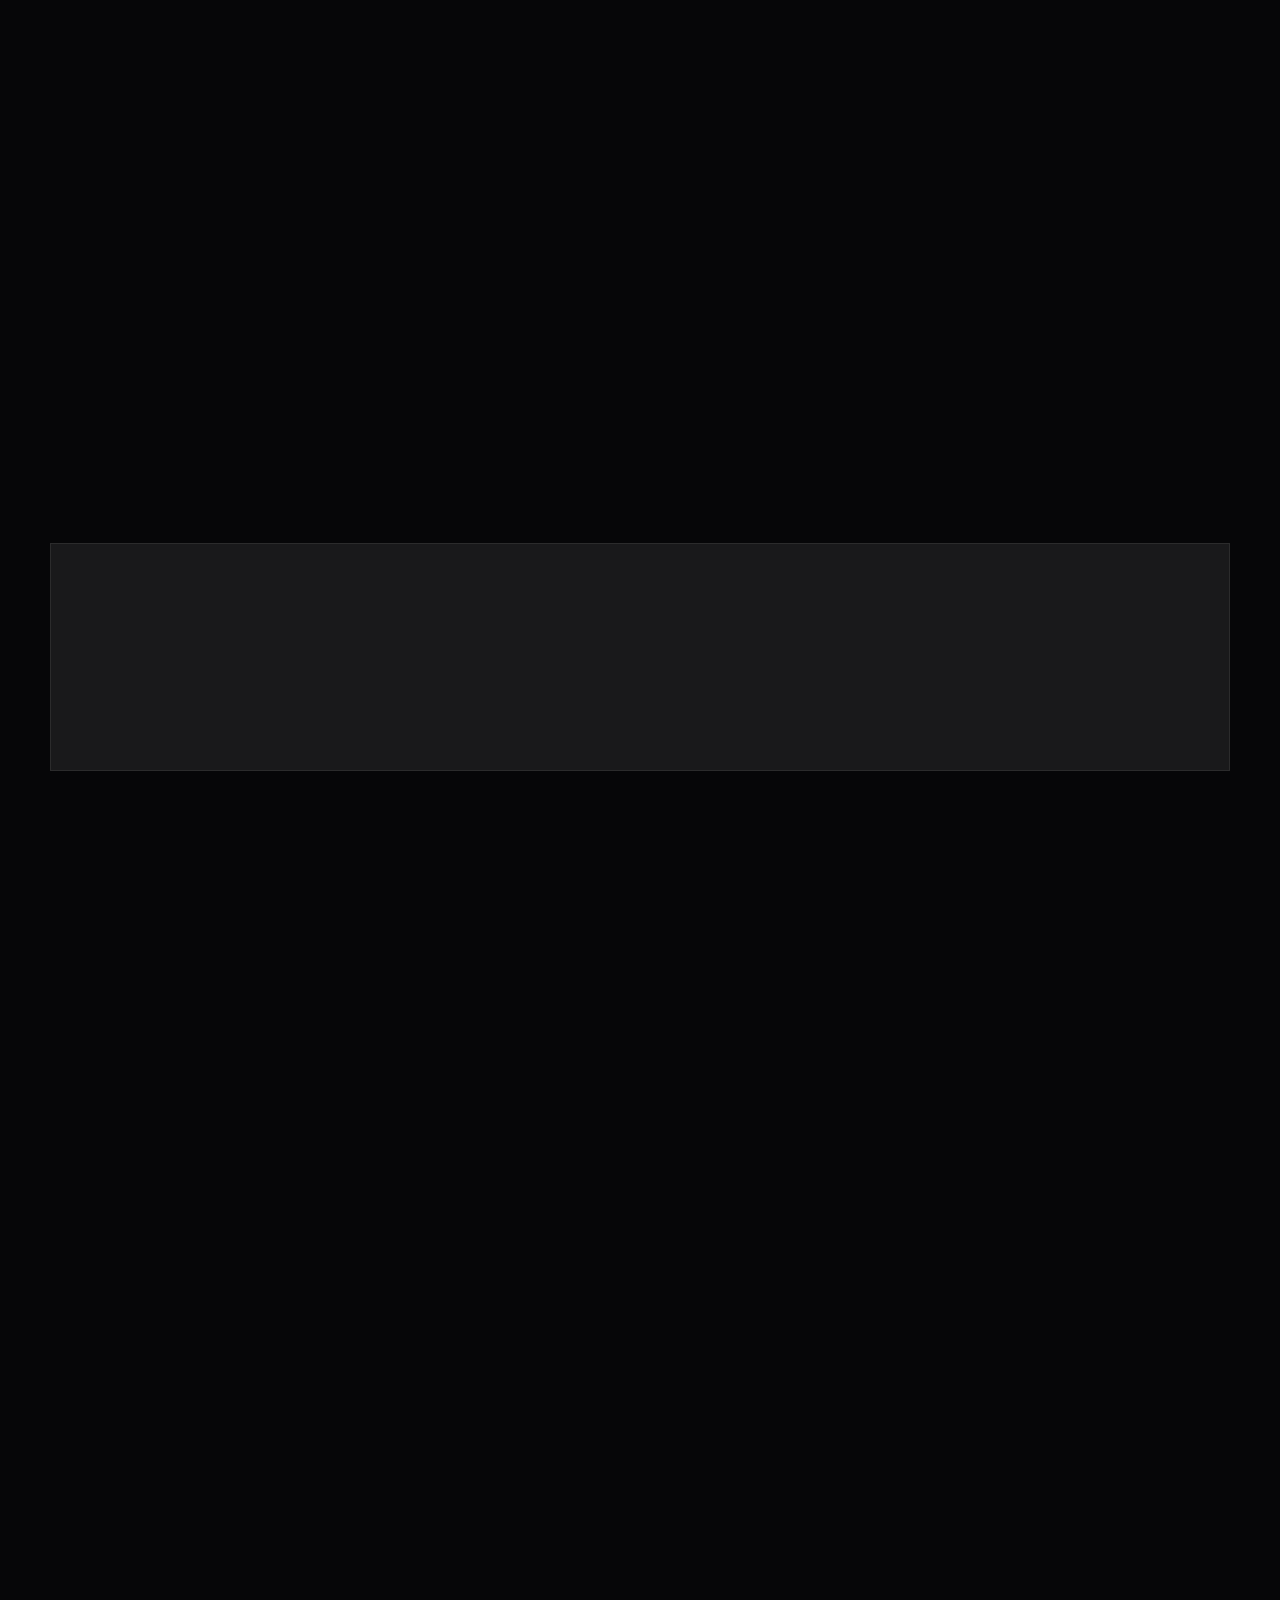
==== commit 46014ba6: "update portfolio evidence section" ====
--- a/index.html
+++ b/index.html
@@ -63,10 +63,6 @@
               <strong>3</strong>
               <span>Core playful features</span>
             </div>
-            <div class="stat">
-              <strong>W10</strong>
-              <span>Final deadline</span>
-            </div>
           </div>
         </div>
       </div>
@@ -115,8 +111,8 @@
                 <span>Paper 01</span>
                 <strong>Gamification</strong>
               </div>
-              <h4>Xu et al. (2022)</h4>
-              <p class="paper-title">The Effects of mHealth-Based Gamification Interventions on Participation in Physical Activity: Systematic Review</p>
+              <h4>The Effects of mHealth-Based Gamification Interventions on Participation in Physical Activity: Systematic Review</h4>
+              <p class="paper-author">Xu et al. (2022)</p>
               <p><strong>Why relevant:</strong> This review supports Go Runners' playful system direction because it explains how gamified feedback can influence physical activity participation. It is useful for designing badges, progress cards, and completion feedback, but it also reminds us to avoid overly competitive mechanics for beginners.</p>
               <div class="paper-columns">
                 <div>
@@ -144,8 +140,8 @@
                 <span>Paper 02</span>
                 <strong>Narrative</strong>
               </div>
-              <h4>Faric et al. (2021)</h4>
-              <p class="paper-title">Running app "Zombies, Run!" users' engagement with physical activity: A qualitative study</p>
+              <h4>Running app "Zombies, Run!" users' engagement with physical activity: A qualitative study</h4>
+              <p class="paper-author">Faric et al. (2021)</p>
               <p><strong>Why relevant:</strong> This paper is directly related to running apps and shows how narrative, storyline, and characters can make running feel more immersive. For Go Runners, the value is not copying a zombie game, but using small story-like moments to make routes and achievements feel more meaningful.</p>
               <div class="paper-columns">
                 <div>
@@ -173,8 +169,8 @@
                 <span>Paper 03</span>
                 <strong>Social motivation</strong>
               </div>
-              <h4>Tsai et al. (2021)</h4>
-              <p class="paper-title">Running on a social exercise platform: Applying self-determination theory to increase motivation to participate in a sporting event</p>
+              <h4>Running on a social exercise platform: Applying self-determination theory to increase motivation to participate in a sporting event</h4>
+              <p class="paper-author">Tsai et al. (2021)</p>
               <p><strong>Why relevant:</strong> This study connects running with social participation and shows how relatedness, encouragement, and event participation can influence usefulness and behavioral intention. This matches Go Runners' focus on helping beginners feel confident enough to join local group activities.</p>
               <div class="paper-columns">
                 <div>
@@ -202,8 +198,8 @@
                 <span>Paper 04</span>
                 <strong>Route recommendation</strong>
               </div>
-              <h4>Issa et al. (2016)</h4>
-              <p class="paper-title">Preference based Filtering and Recommendations for Running Routes</p>
+              <h4>Preference based Filtering and Recommendations for Running Routes</h4>
+              <p class="paper-author">Issa et al. (2016)</p>
               <p><strong>Why relevant:</strong> This paper focuses on recommending suitable running routes based on route features and user preferences, including distance, elevation, environment, road type, and running history. This supports Go Runners' need to help users judge whether an activity route is suitable before joining.</p>
               <div class="paper-columns">
                 <div>
@@ -436,7 +432,7 @@
               <p>"I want more students to join our runs, but I need an easier way to explain the route, pace, meeting point, and follow-up details."</p>
             </div>
             <div class="persona-tags">
-              <span class="ptag">Age: 22</span>
+              <span class="ptag">Age: 35</span>
               <span class="ptag">Role: Event organizer</span>
               <span class="ptag">Goal: Run smooth group activities</span>
               <span class="ptag">Focus: Participation</span>
@@ -569,14 +565,14 @@
             <span class="chip">5 photos or clips</span>
           </div>
           <p class="small" style="margin-top: 8px; margin-bottom: 18px;">
-            Real-world evidence should show interviews, site observation, running routes, meetup points, or group activity preparation related to Go Runners.
+            These photos document our real user conversations and onsite observation process, showing how participants discuss routes, check details, and prepare activity information in a real campus setting.
           </p>
           <div class="gallery evidence-gallery">
-            <div class="gallery-card"><div class="sketch"></div><p class="small" style="margin-top:10px;">Interview evidence</p></div>
-            <div class="gallery-card"><div class="sketch"></div><p class="small" style="margin-top:10px;">Route observation</p></div>
-            <div class="gallery-card"><div class="sketch"></div><p class="small" style="margin-top:10px;">Meetup point</p></div>
-            <div class="gallery-card"><div class="sketch"></div><p class="small" style="margin-top:10px;">Running context</p></div>
-            <div class="gallery-card"><div class="sketch"></div><p class="small" style="margin-top:10px;">Organizer planning</p></div>
+            <div class="gallery-card"><img class="evidence-photo" src="img/EOL1.png" alt="Outdoor interview with a student runner"><p class="evidence-caption">Outdoor interview with a student runner</p></div>
+            <div class="gallery-card"><img class="evidence-photo" src="img/EOL2.png" alt="Collecting notes beside the campus route"><p class="evidence-caption">Collecting notes beside the campus route</p></div>
+            <div class="gallery-card"><img class="evidence-photo" src="img/EOL3.png" alt="Indoor interview about activity needs"><p class="evidence-caption">Indoor interview about activity needs</p></div>
+            <div class="gallery-card"><img class="evidence-photo" src="img/EOL5.png" alt="Follow-up discussion with interview notes"><p class="evidence-caption">Follow-up discussion with interview notes</p></div>
+            <div class="gallery-card"><img class="evidence-photo" src="img/EOL4.png" alt="Checking route details on a phone"><p class="evidence-caption">Checking route details on a phone</p></div>
           </div>
         </div>
       </div>
--- a/style.css
+++ b/style.css
@@ -517,15 +517,16 @@
 .paper-card h4{
   margin:0;
   font-size:1.05rem;
-}
-.paper-title{
+  line-height:1.45;
+}
+.paper-author{
   margin-top:8px;
   color:rgba(255,255,255,.72);
   font-size:.86rem;
   font-style:italic;
   line-height:1.55;
 }
-.paper-card > p:not(.paper-title){
+.paper-card > p:not(.paper-author){
   margin-top:14px;
   font-size:.86rem;
   line-height:1.6;
@@ -879,38 +880,22 @@
 .gallery{display:grid;grid-template-columns:repeat(4,1fr);gap:16px;margin-top:20px}
 .evidence-gallery{grid-template-columns:repeat(5,minmax(0,1fr));align-items:start}
 .evidence-gallery .gallery-card::before{display:none}
-.evidence-gallery .sketch{
-  position:relative;
+.evidence-photo{
+  display:block;
   width:100%;
   aspect-ratio:4 / 3;
-  border:1px dashed rgba(255,255,255,.22);
+  object-fit:cover;
+  border:1px solid rgba(255,255,255,.16);
   border-radius:8px;
-  background:
-    linear-gradient(135deg,rgba(255,255,255,.055),rgba(255,255,255,.018)),
-    repeating-linear-gradient(135deg,rgba(255,255,255,.035) 0 1px,transparent 1px 14px);
-  overflow:hidden;
-}
-.evidence-gallery .sketch::before{
-  content:"";
-  position:absolute;
-  inset:12px;
-  border:1px solid rgba(255,255,255,.08);
-  border-radius:6px;
-}
-.evidence-gallery .sketch::after{
-  content:"Photo";
-  position:absolute;
-  inset:0;
-  display:grid;
-  place-items:center;
-  color:rgba(255,255,255,.42);
-  font-size:.72rem;
-  font-weight:700;
-  letter-spacing:.1em;
-  text-transform:uppercase;
-}
-.evidence-gallery .gallery-card p{
+  background:rgba(255,255,255,.04);
+}
+.evidence-caption{
+  margin-top:10px;
   min-height:2.8em;
+  color:var(--muted);
+  font-size:.82rem;
+  font-weight:600;
+  line-height:1.35;
 }
 .sketch-board{
   position:relative;
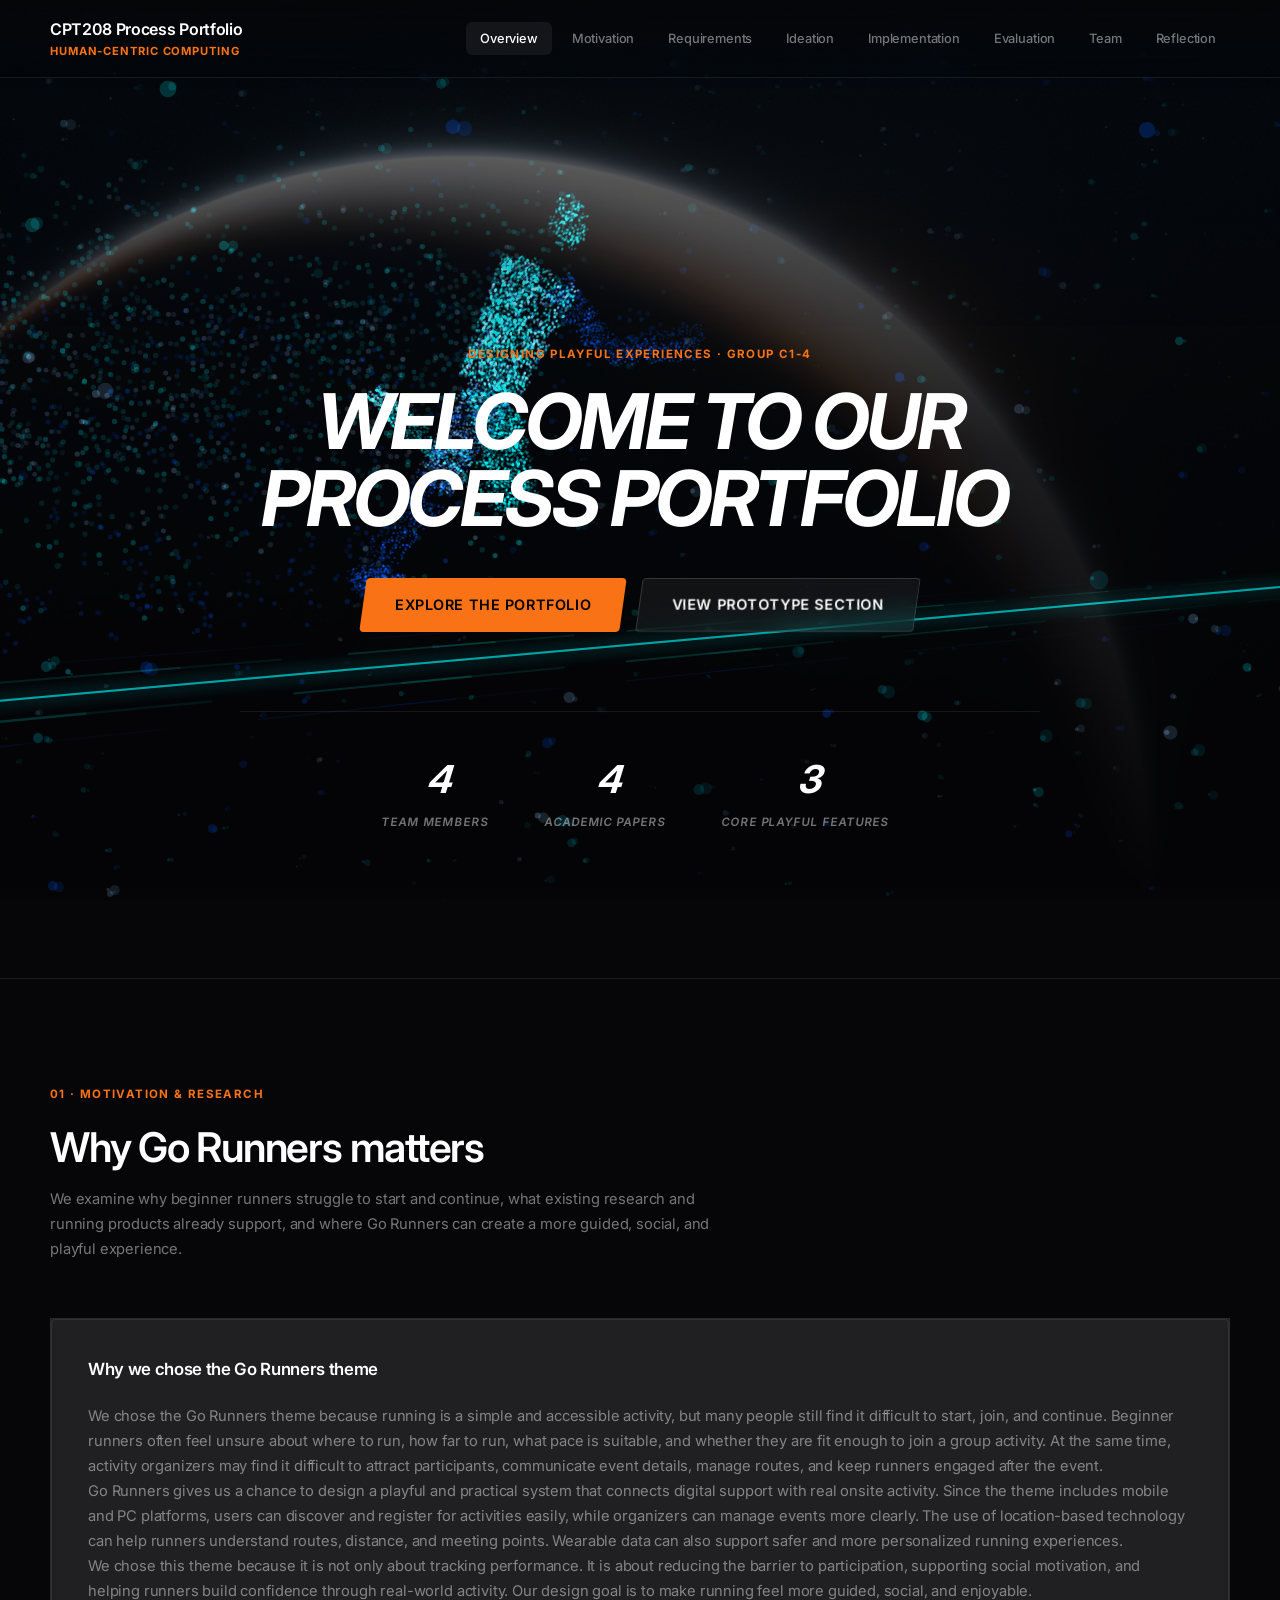
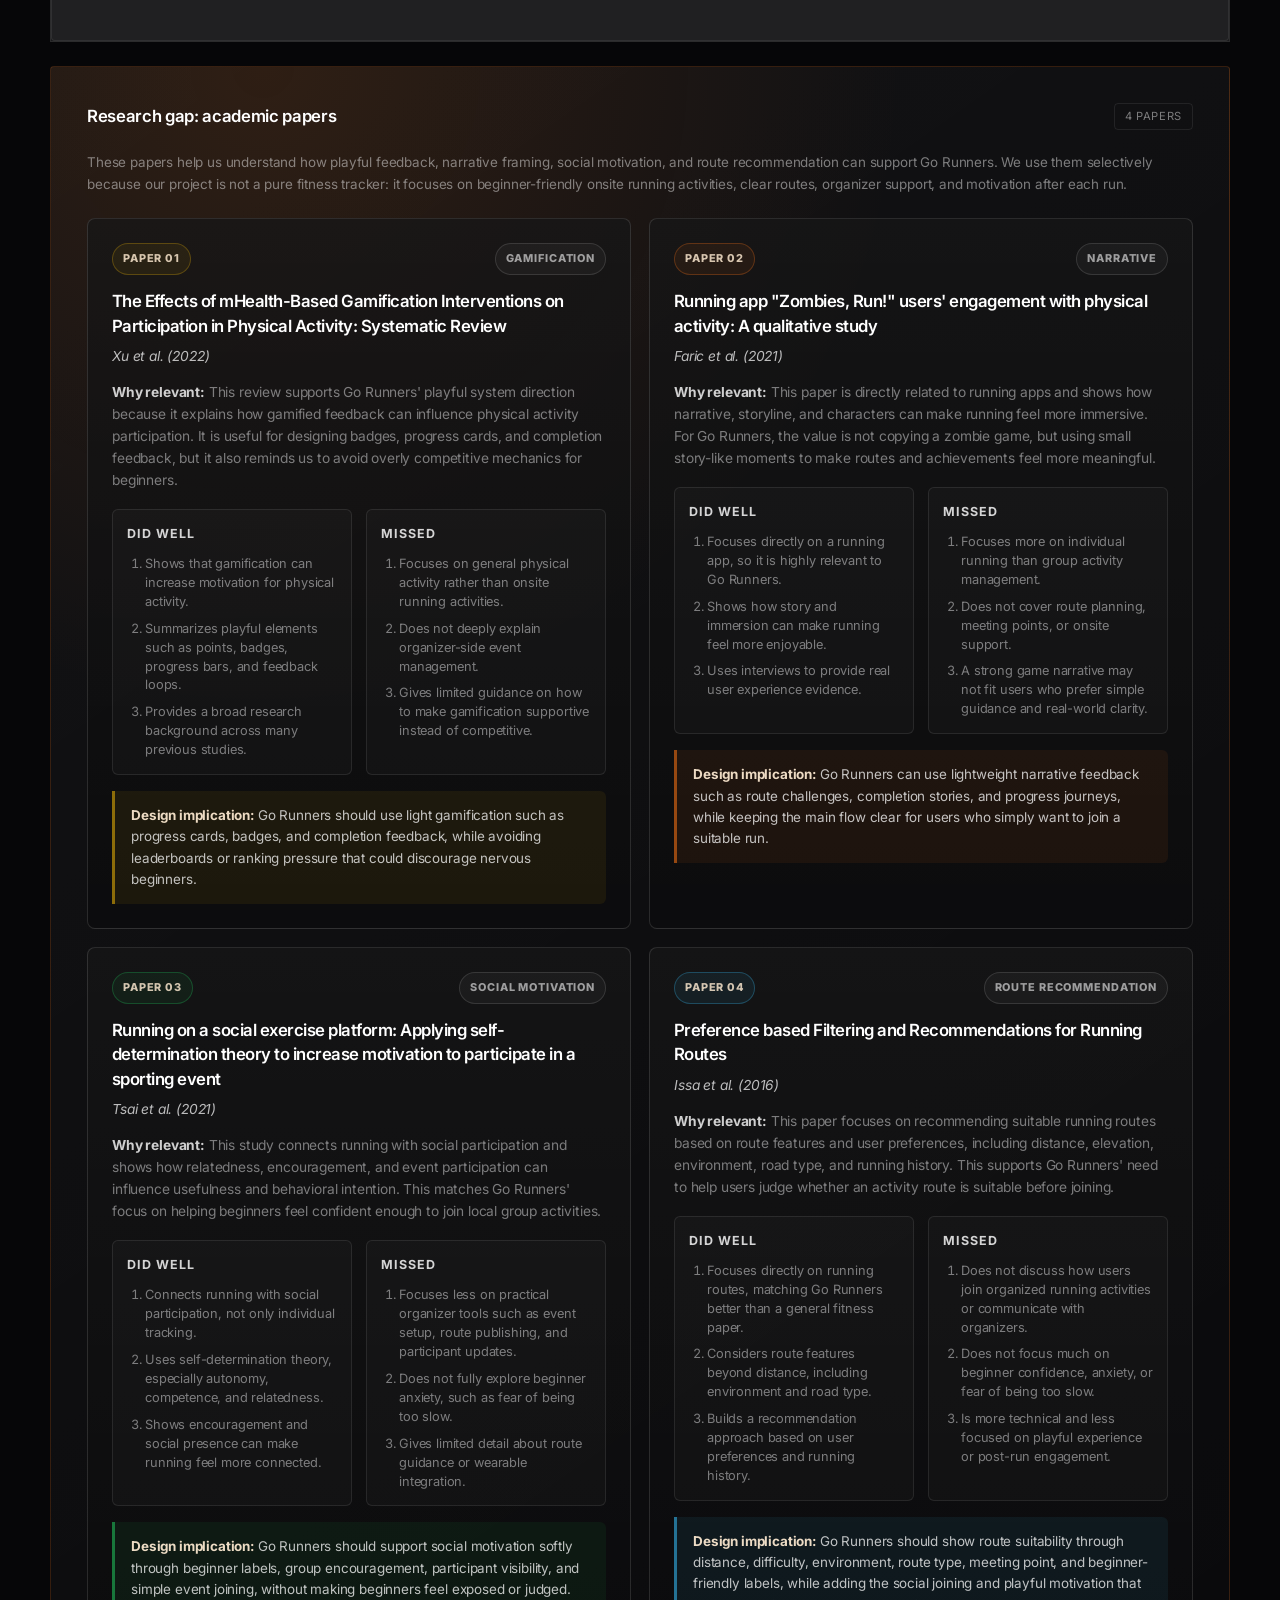
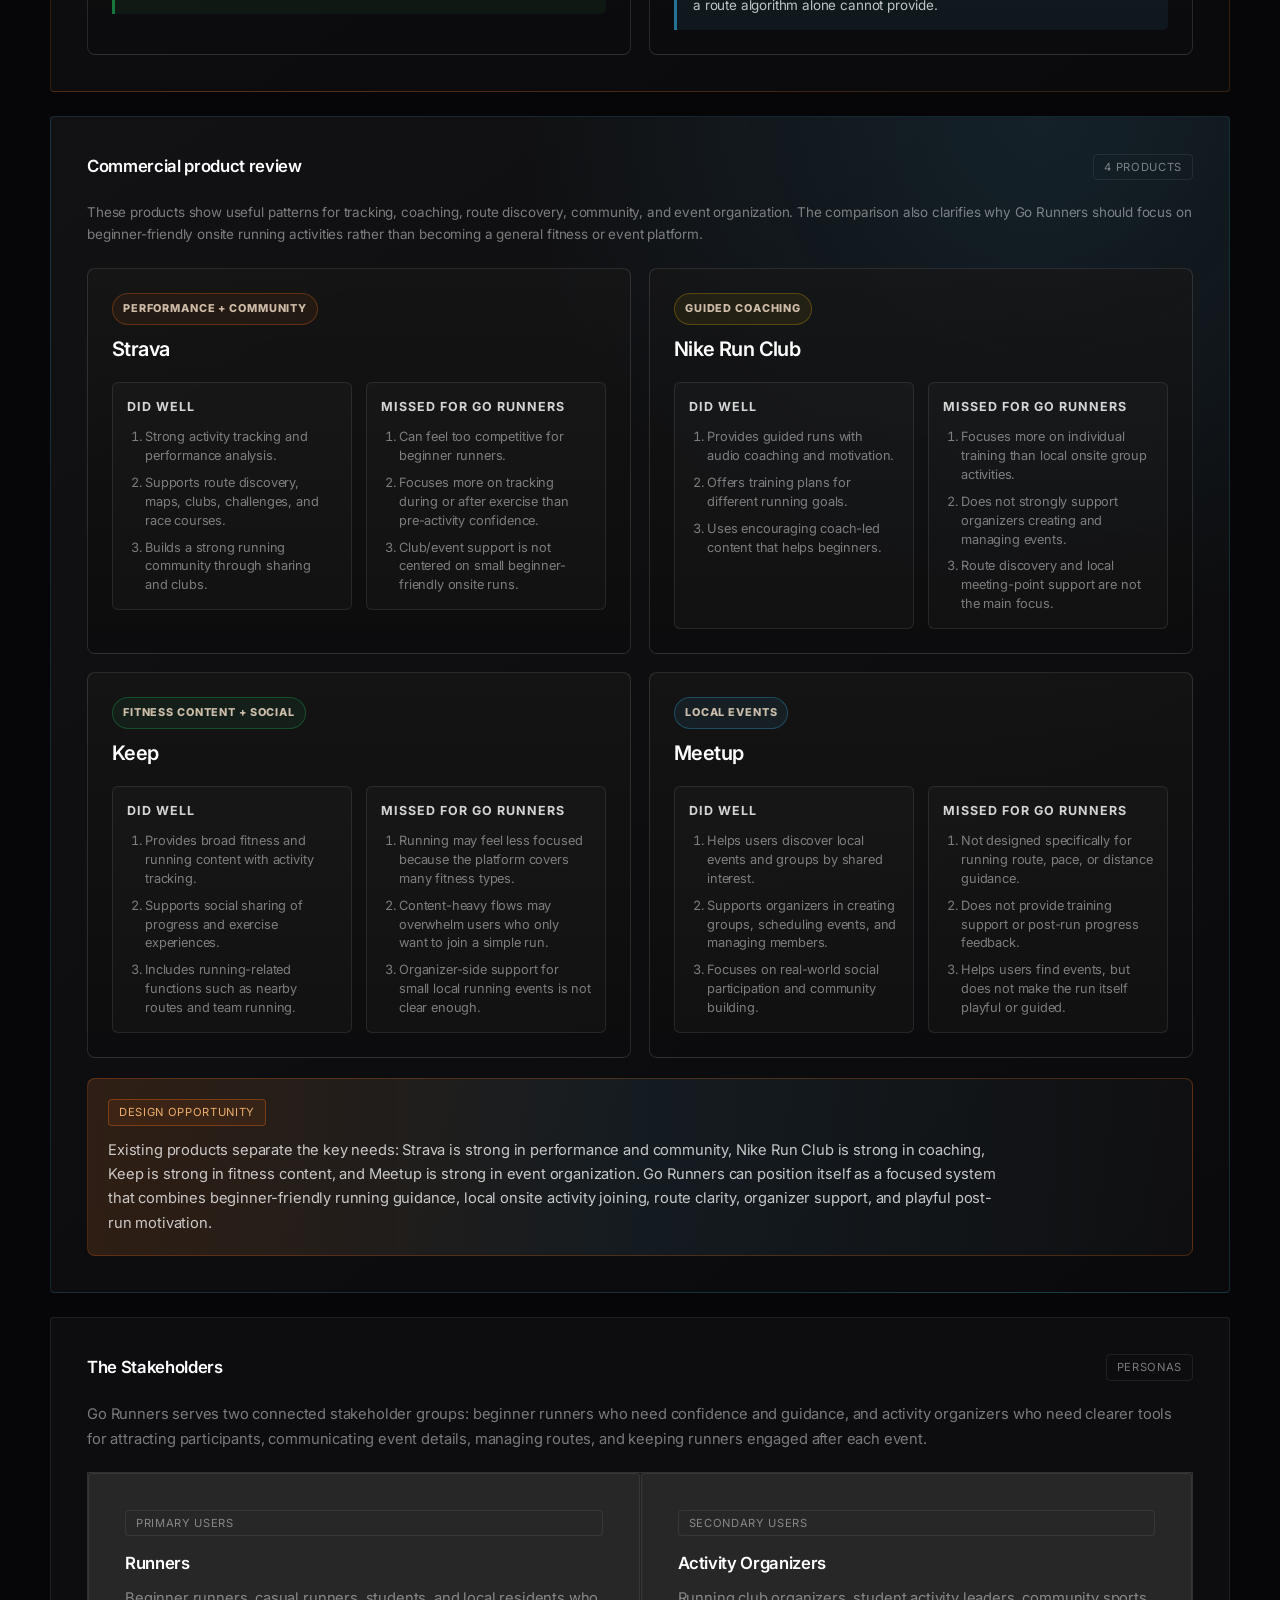
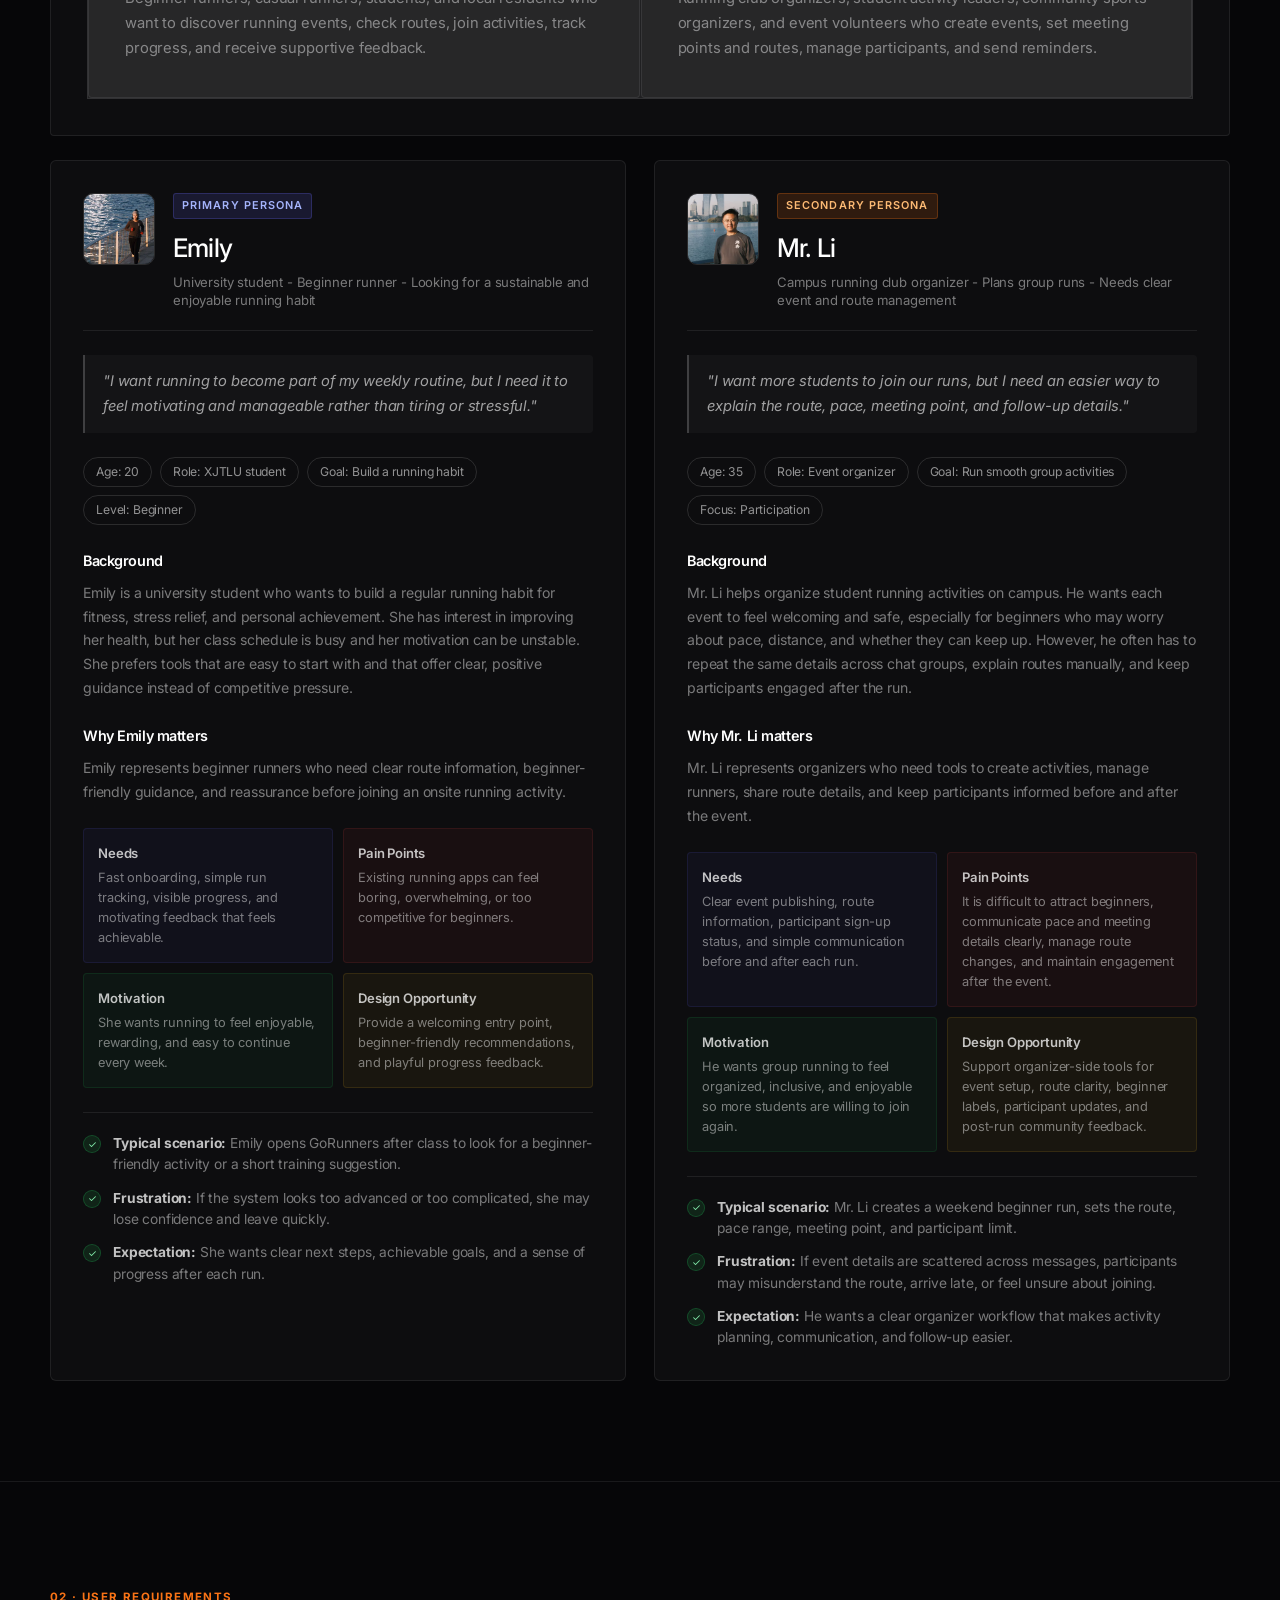
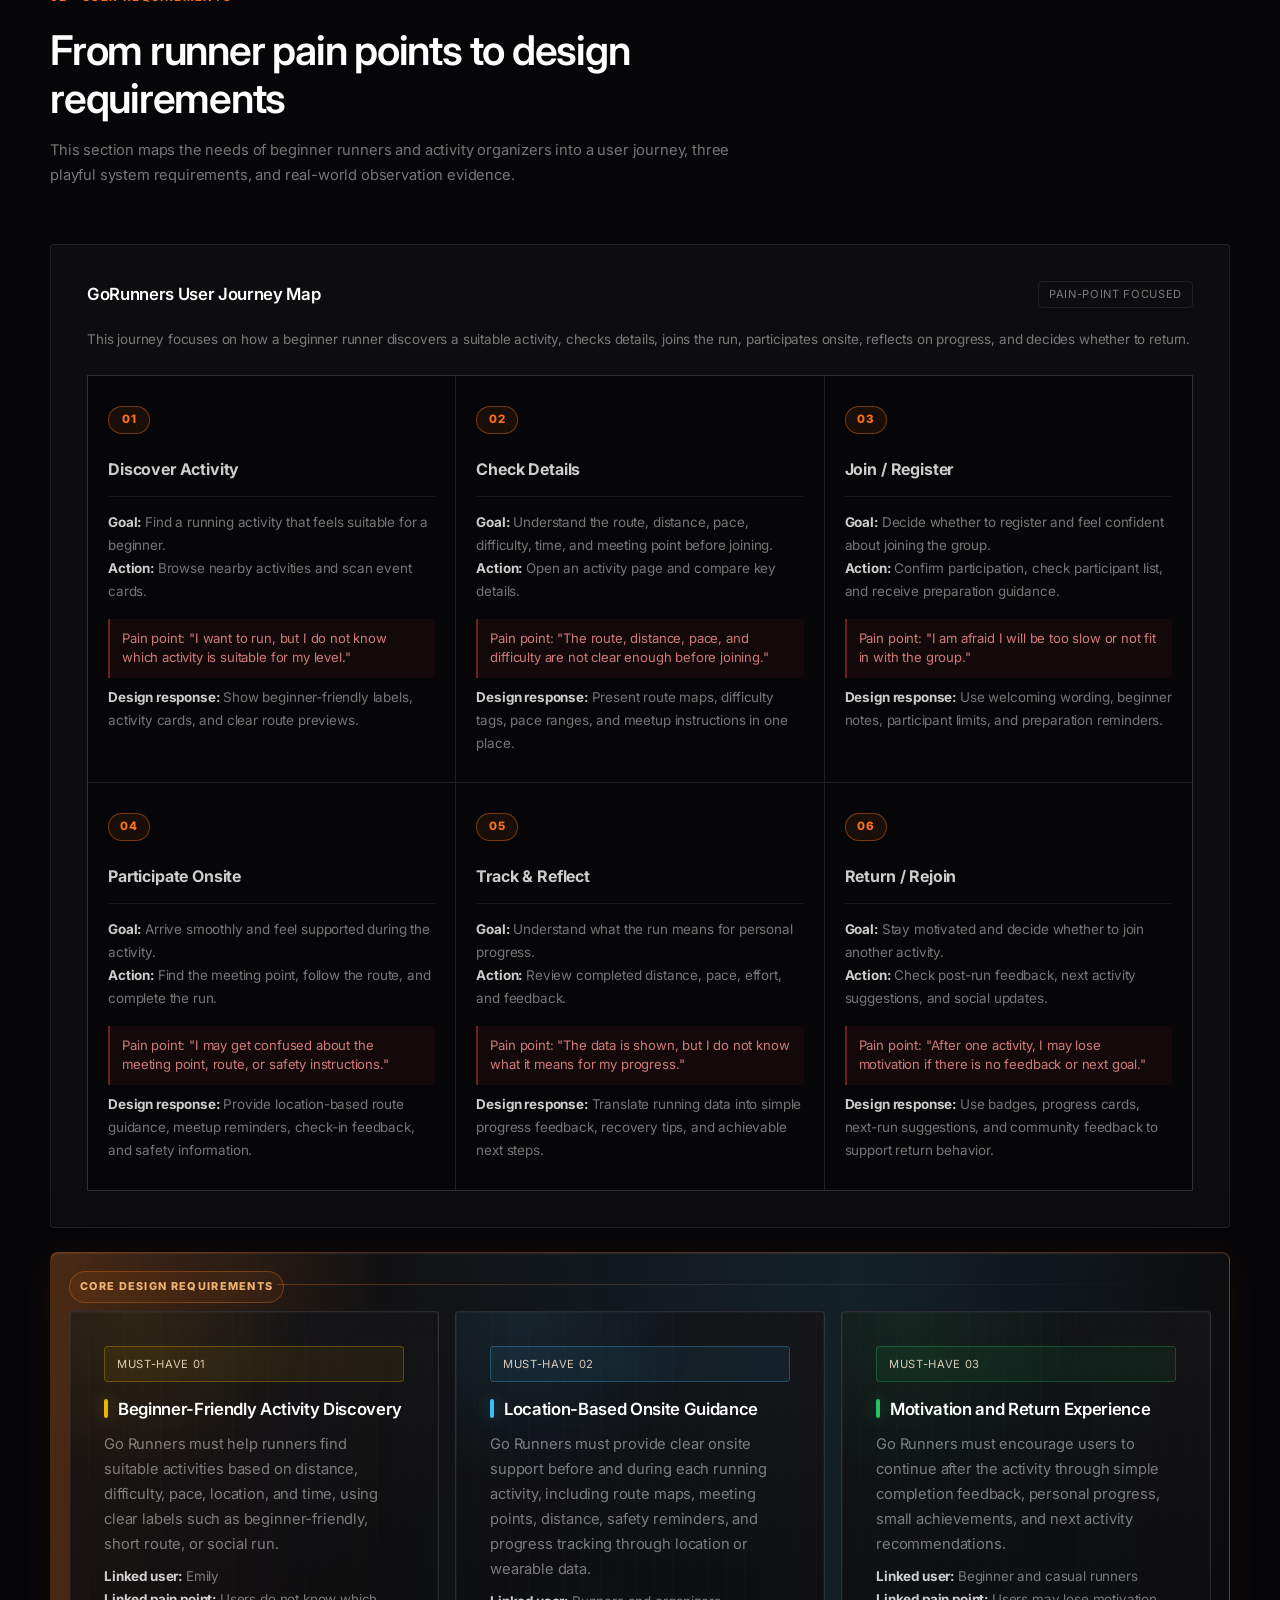
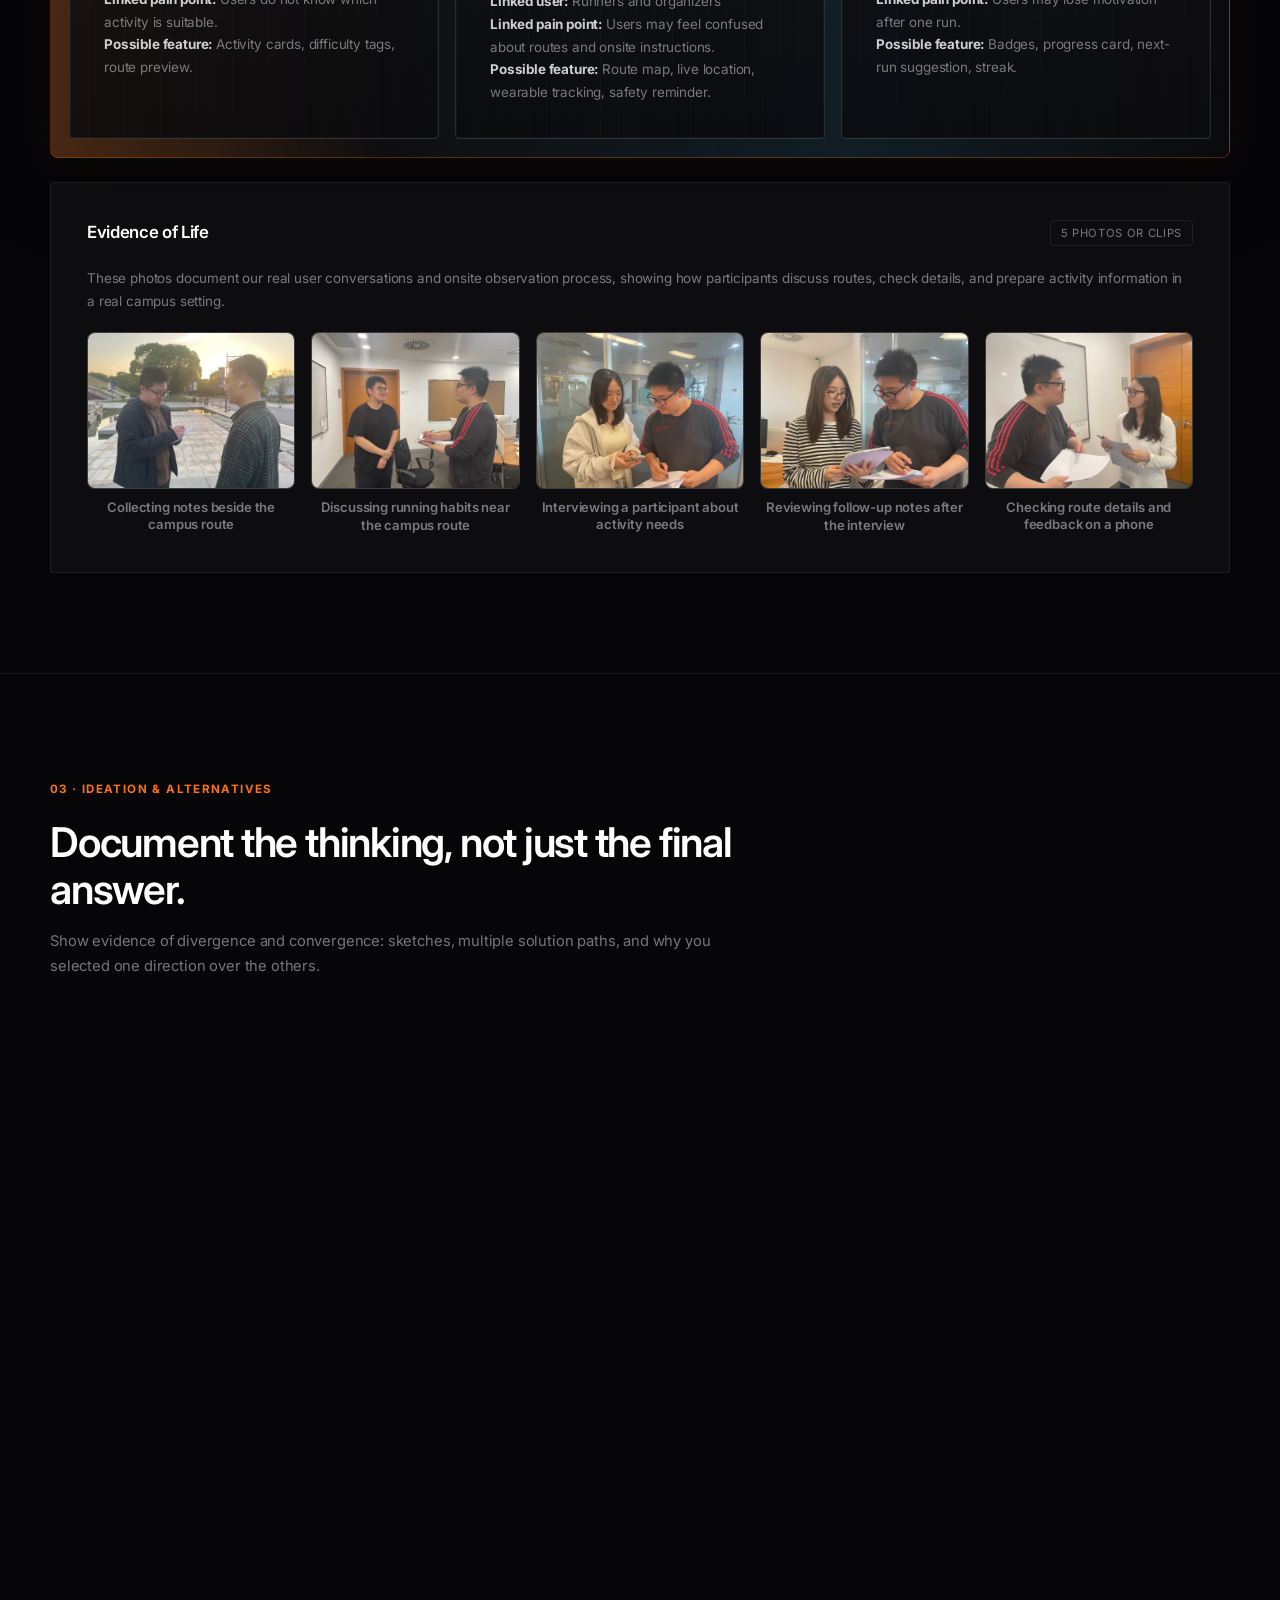
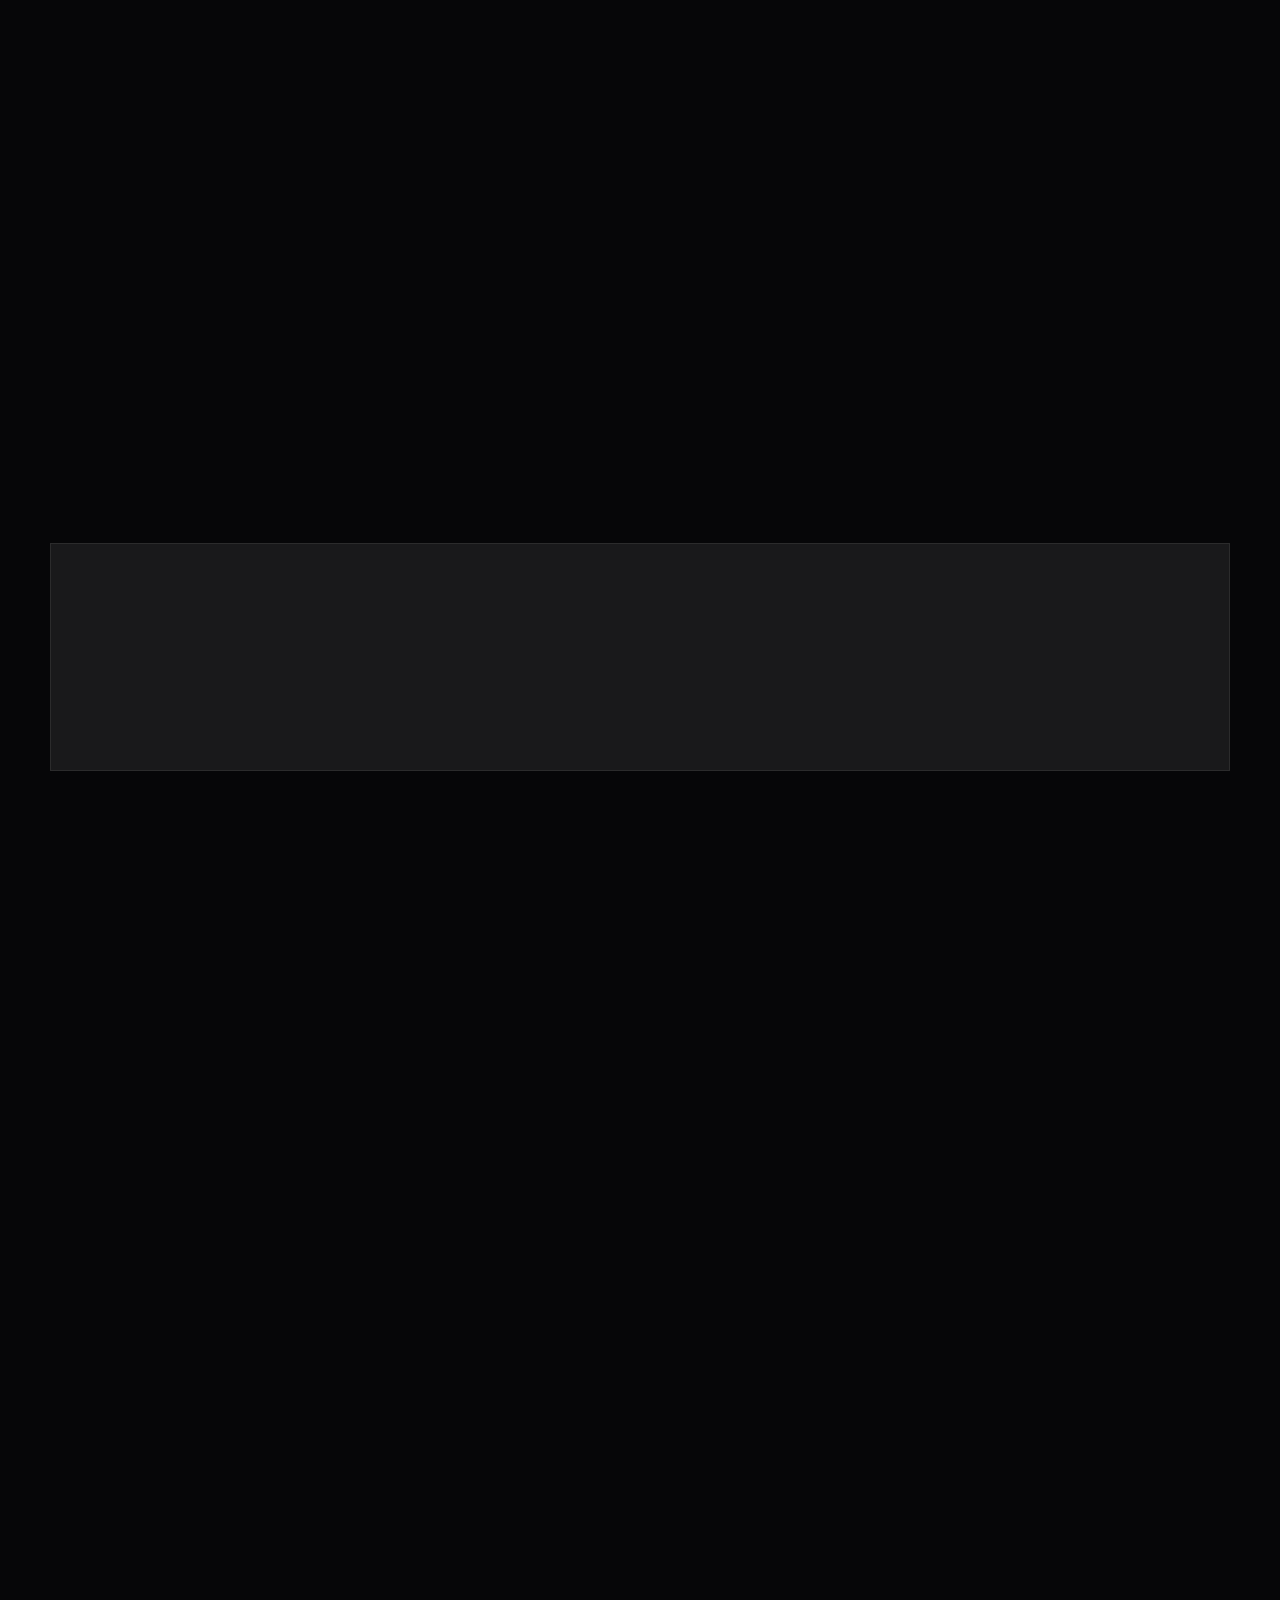
==== commit c53bac20: "update evidence gallery and AI references" ====
--- a/index.html
+++ b/index.html
@@ -568,11 +568,11 @@
             These photos document our real user conversations and onsite observation process, showing how participants discuss routes, check details, and prepare activity information in a real campus setting.
           </p>
           <div class="gallery evidence-gallery">
-            <div class="gallery-card"><img class="evidence-photo" src="img/EOL1.png" alt="Outdoor interview with a student runner"><p class="evidence-caption">Outdoor interview with a student runner</p></div>
-            <div class="gallery-card"><img class="evidence-photo" src="img/EOL2.png" alt="Collecting notes beside the campus route"><p class="evidence-caption">Collecting notes beside the campus route</p></div>
-            <div class="gallery-card"><img class="evidence-photo" src="img/EOL3.png" alt="Indoor interview about activity needs"><p class="evidence-caption">Indoor interview about activity needs</p></div>
-            <div class="gallery-card"><img class="evidence-photo" src="img/EOL5.png" alt="Follow-up discussion with interview notes"><p class="evidence-caption">Follow-up discussion with interview notes</p></div>
-            <div class="gallery-card"><img class="evidence-photo" src="img/EOL4.png" alt="Checking route details on a phone"><p class="evidence-caption">Checking route details on a phone</p></div>
+            <div class="gallery-card"><img class="evidence-photo" src="img/EOL1.png" alt="Collecting notes beside the campus route"><p class="evidence-caption">Collecting notes beside the campus route</p></div>
+            <div class="gallery-card"><img class="evidence-photo" src="img/EOL02.png" alt="Discussing running habits near the campus route"><p class="evidence-caption">Discussing running habits near the campus route</p></div>
+            <div class="gallery-card"><img class="evidence-photo" src="img/EOL03.png" alt="Interviewing a participant about activity needs"><p class="evidence-caption">Interviewing a participant about activity needs</p></div>
+            <div class="gallery-card"><img class="evidence-photo" src="img/EOL04.png" alt="Reviewing follow-up notes after the interview"><p class="evidence-caption">Reviewing follow-up notes after the interview</p></div>
+            <div class="gallery-card"><img class="evidence-photo" src="img/EOL05.png" alt="Checking route details and feedback on a phone"><p class="evidence-caption">Checking route details and feedback on a phone</p></div>
           </div>
         </div>
       </div>
@@ -1277,8 +1277,8 @@
             <p>[1] D. A. Norman, <em>The Design of Everyday Things</em>. New York: Basic Books, 2013.</p>
             <p>[2] H. Oinas-Kukkonen and M. Harjumaa, "Persuasive Systems Design: Key Issues, Process Model, and System Features," <em>Communications of the Association for Information Systems</em>, 2009.</p>
             <p>[3] B. J. Fogg, "A Behavior Model for Persuasive Design," in <em>Proceedings of the 4th International Conference on Persuasive Technology</em>. ACM, 2009.</p>
-            <p>[4] OpenAI ChatGPT, accessed on 2026-04-27. Used for wording refinement and debugging assistance.</p>
-            <p>[5] Generative image tools, accessed on 2026-04-27. Used for non-core visual support only.</p>
+            <p>[4] OpenAI ChatGPT, GPT-5, accessed on 2026-04-27, available at [https://chatgpt.com/](https://chatgpt.com/). Used for wording refinement and debugging assistance.</p>
+            <p>[5] OpenAI image generation, GPT-Image-1, accessed on 2026-04-27, available at [https://chatgpt.com/](https://chatgpt.com/). Used for non-core visual support only.</p>
           </div>
         </div>
       </div>
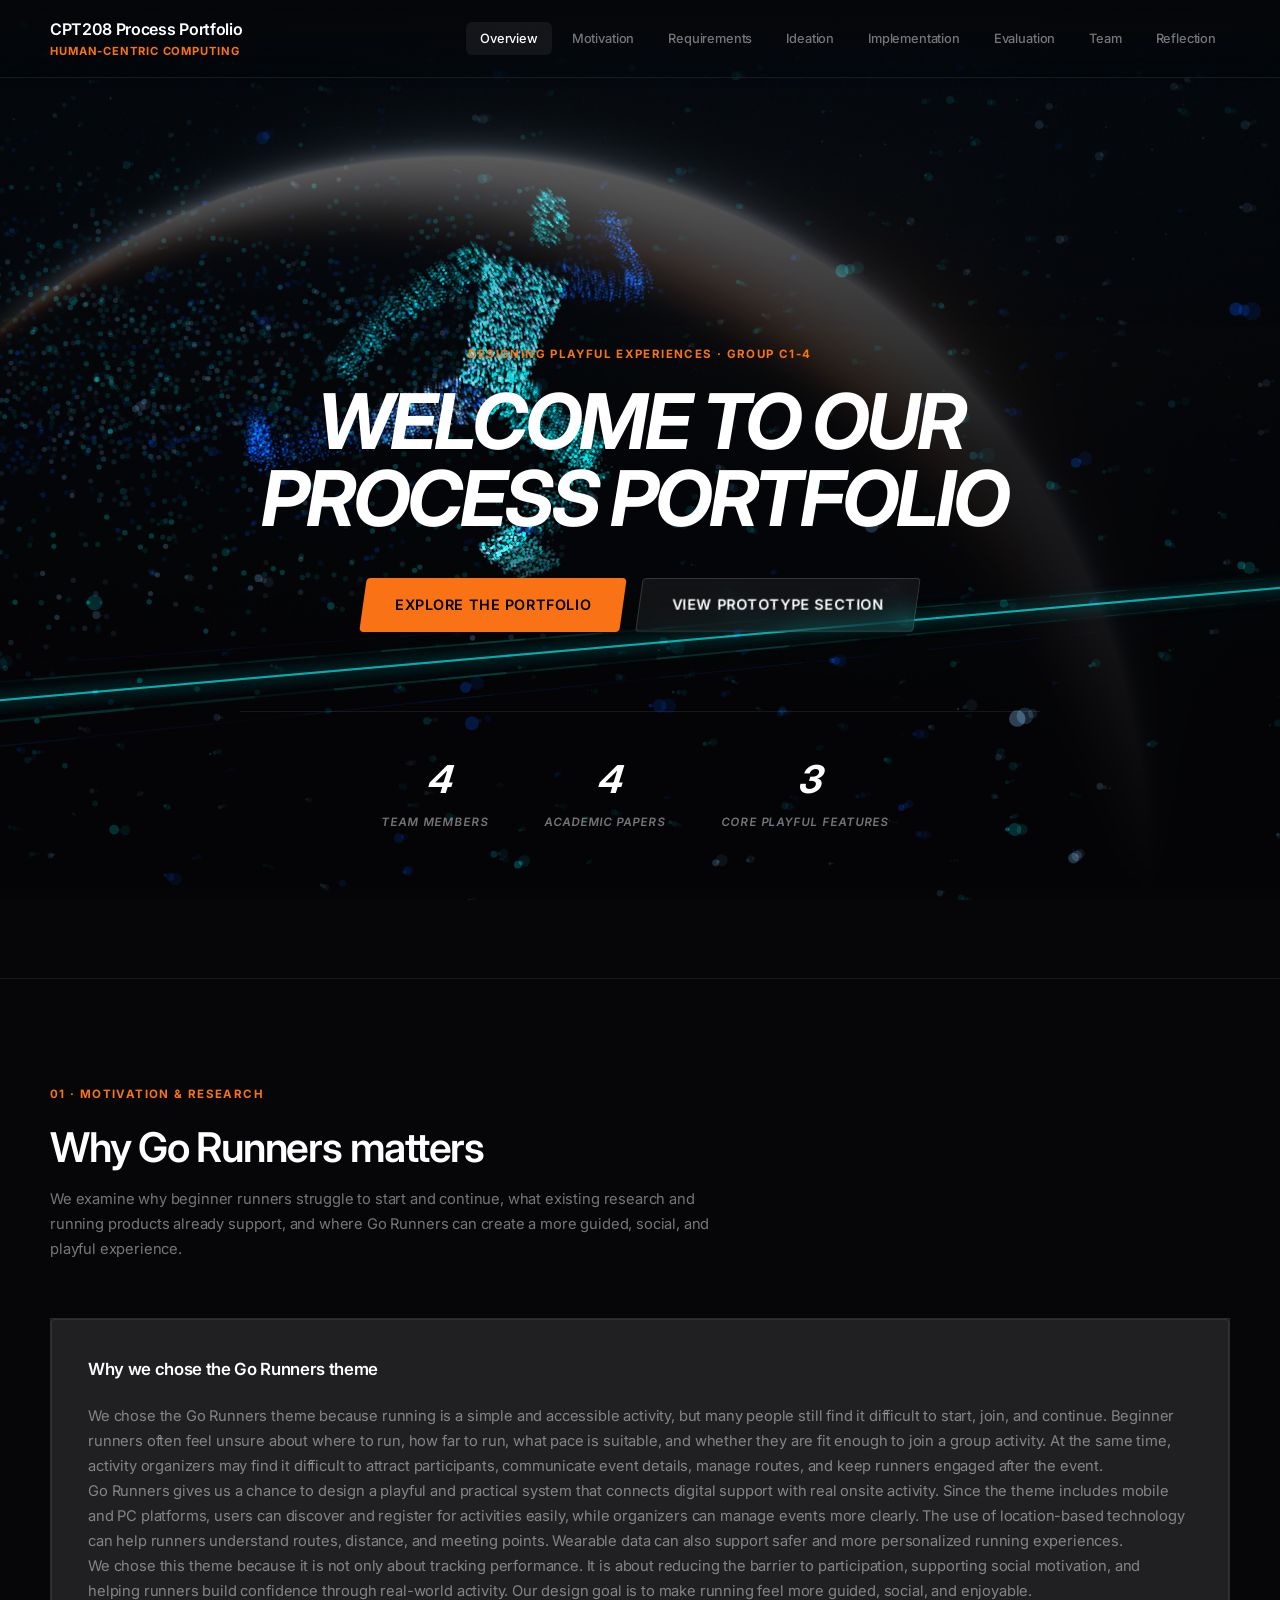
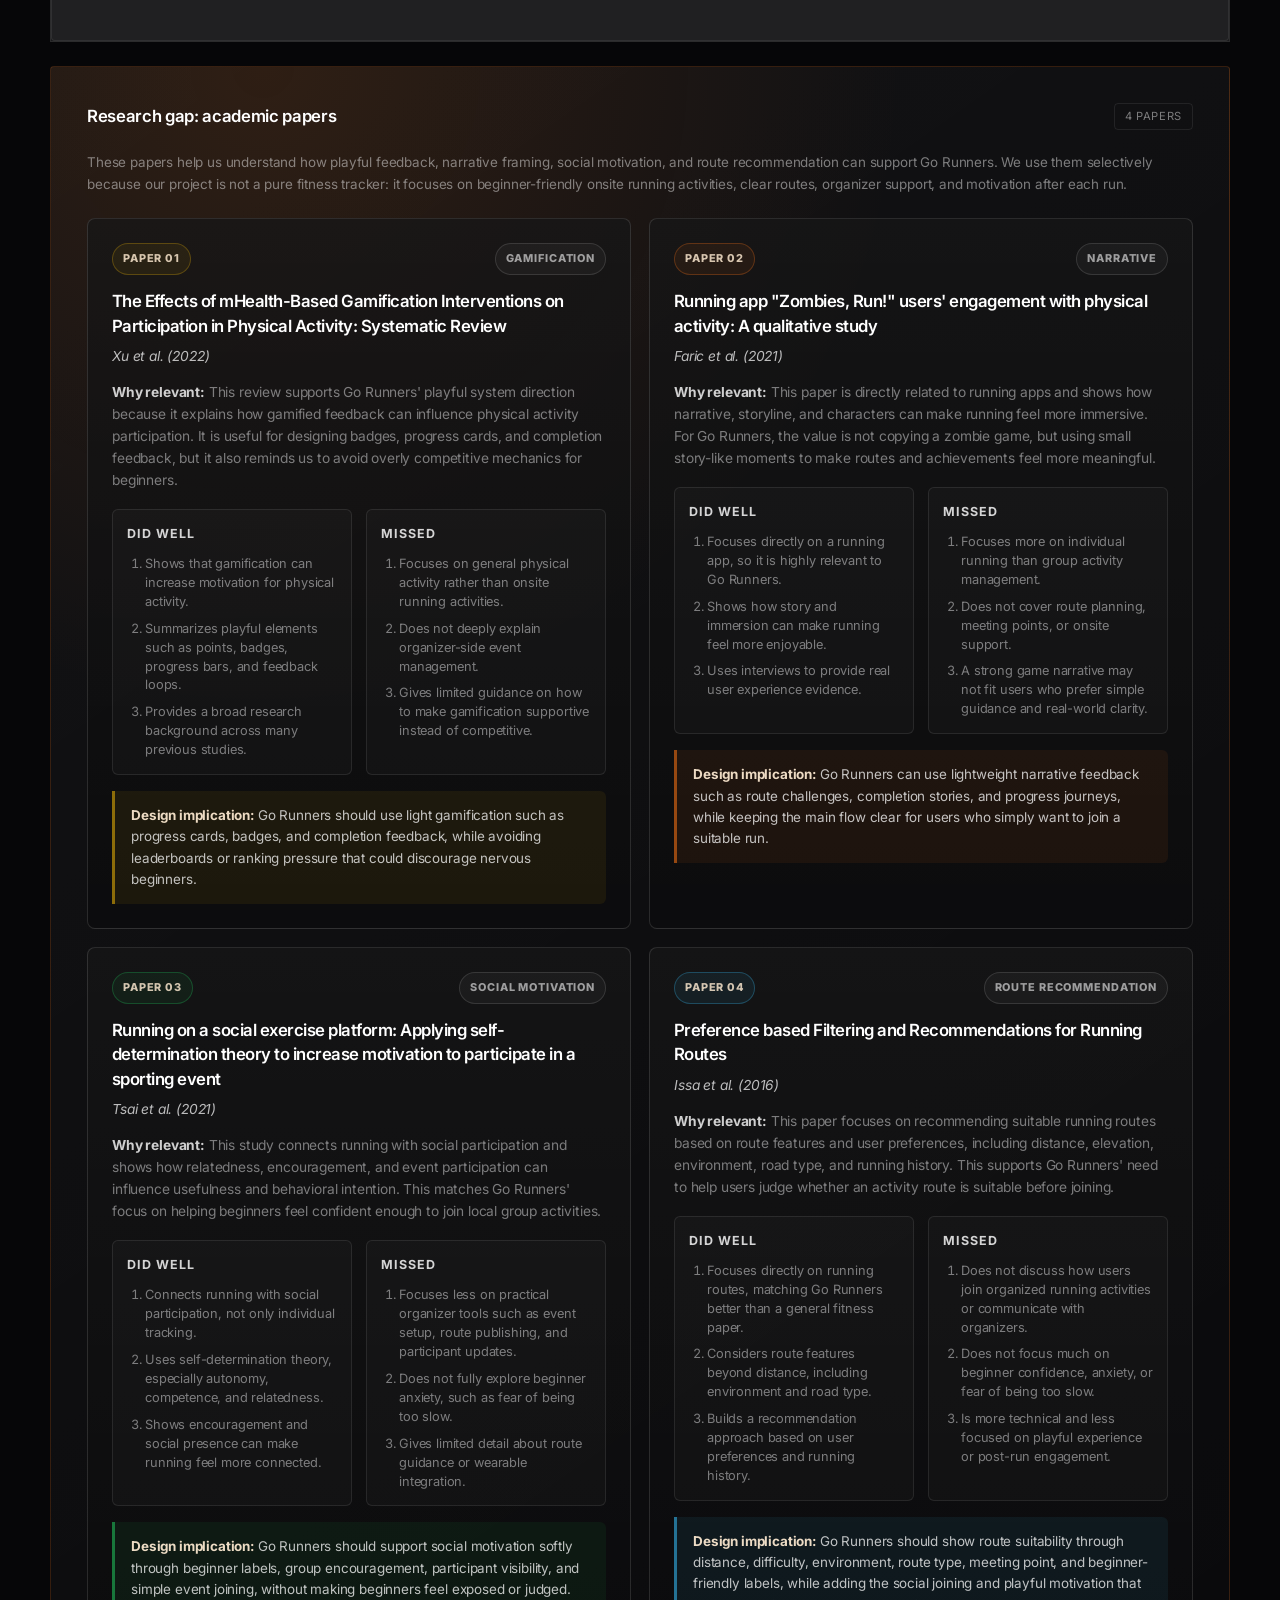
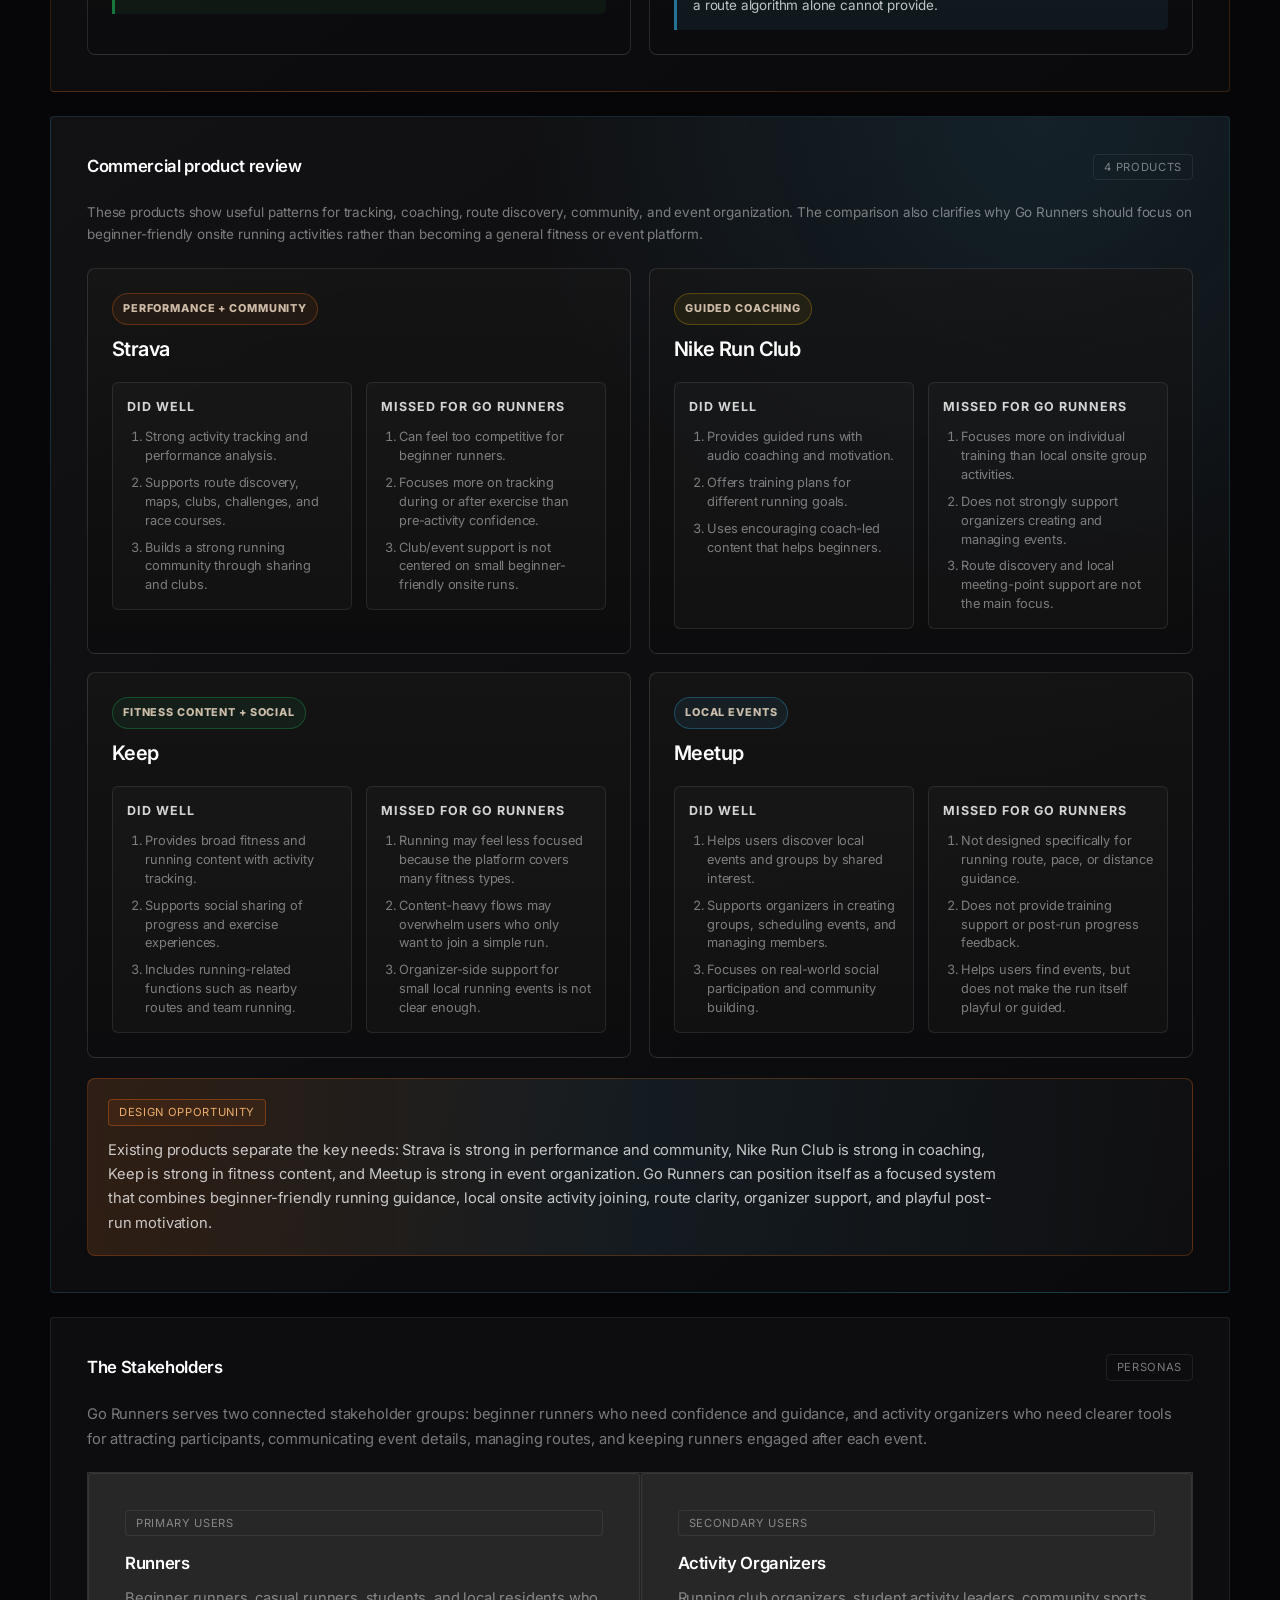
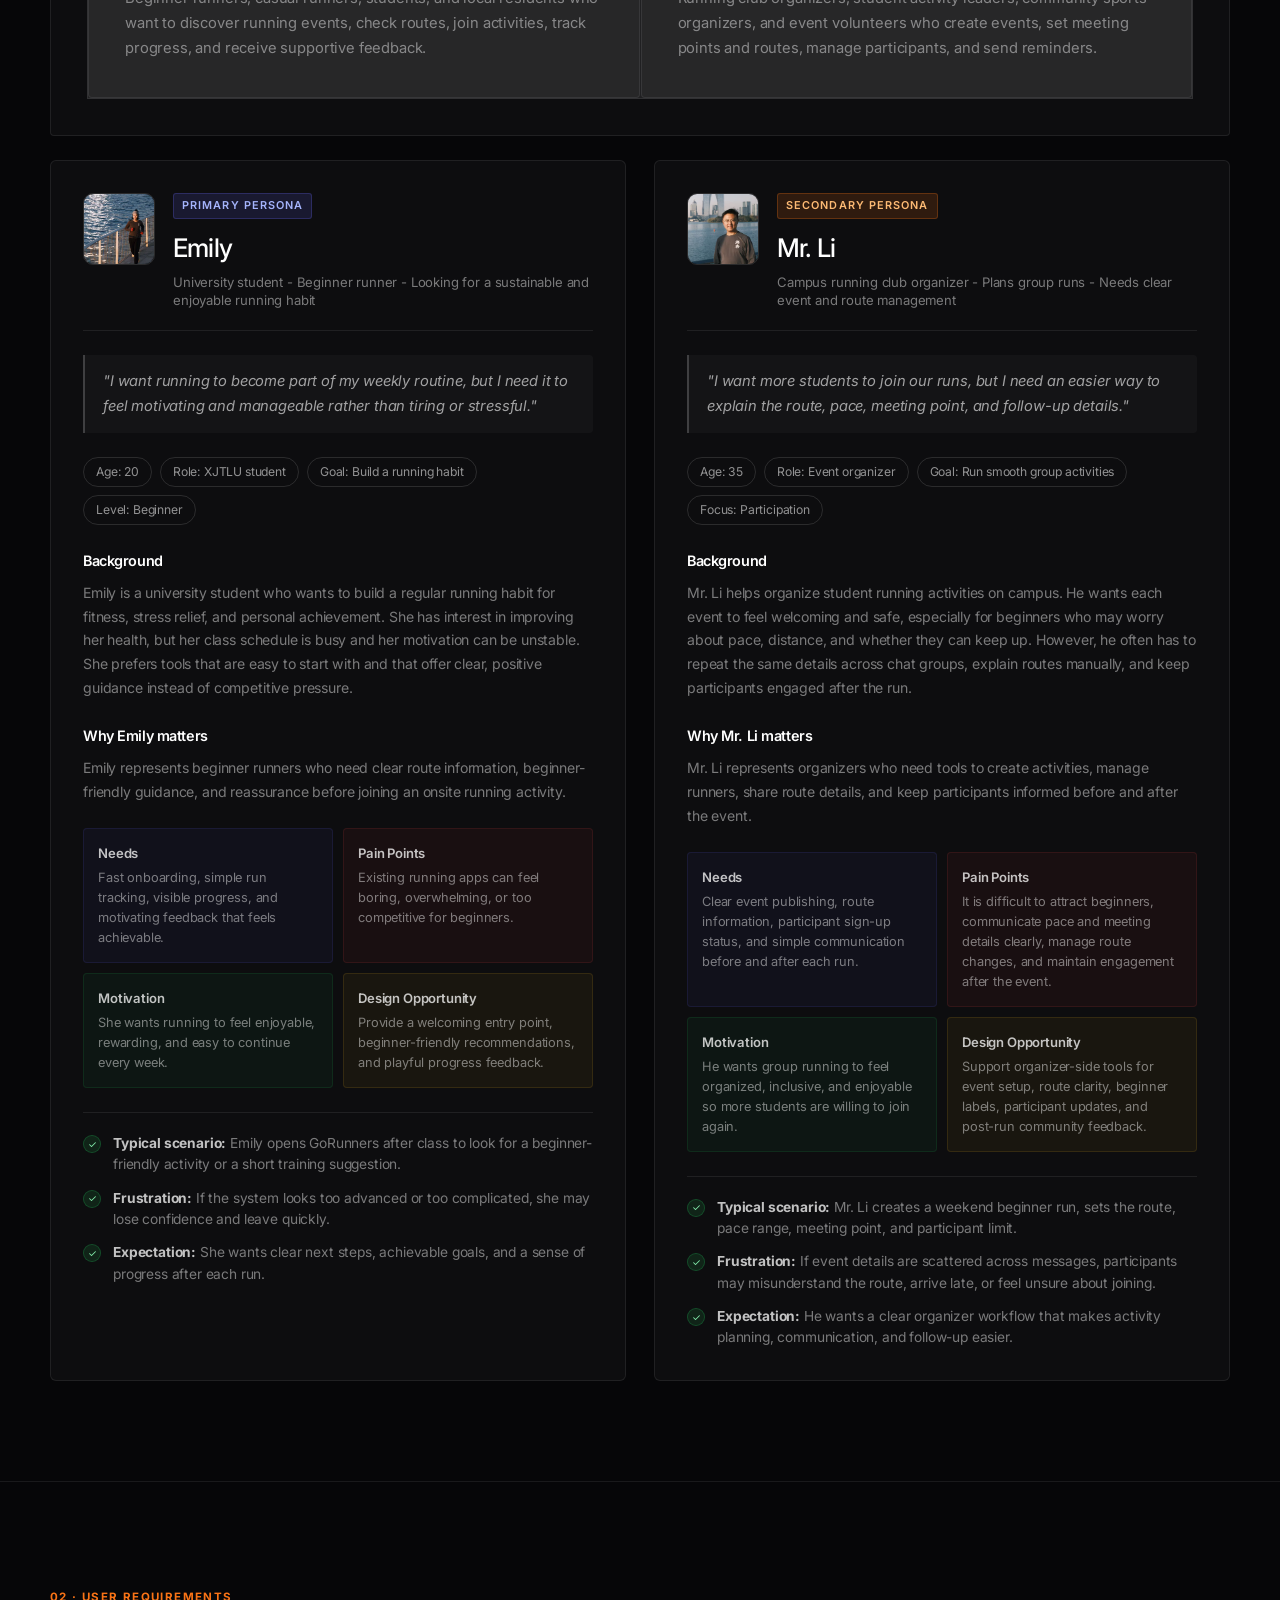
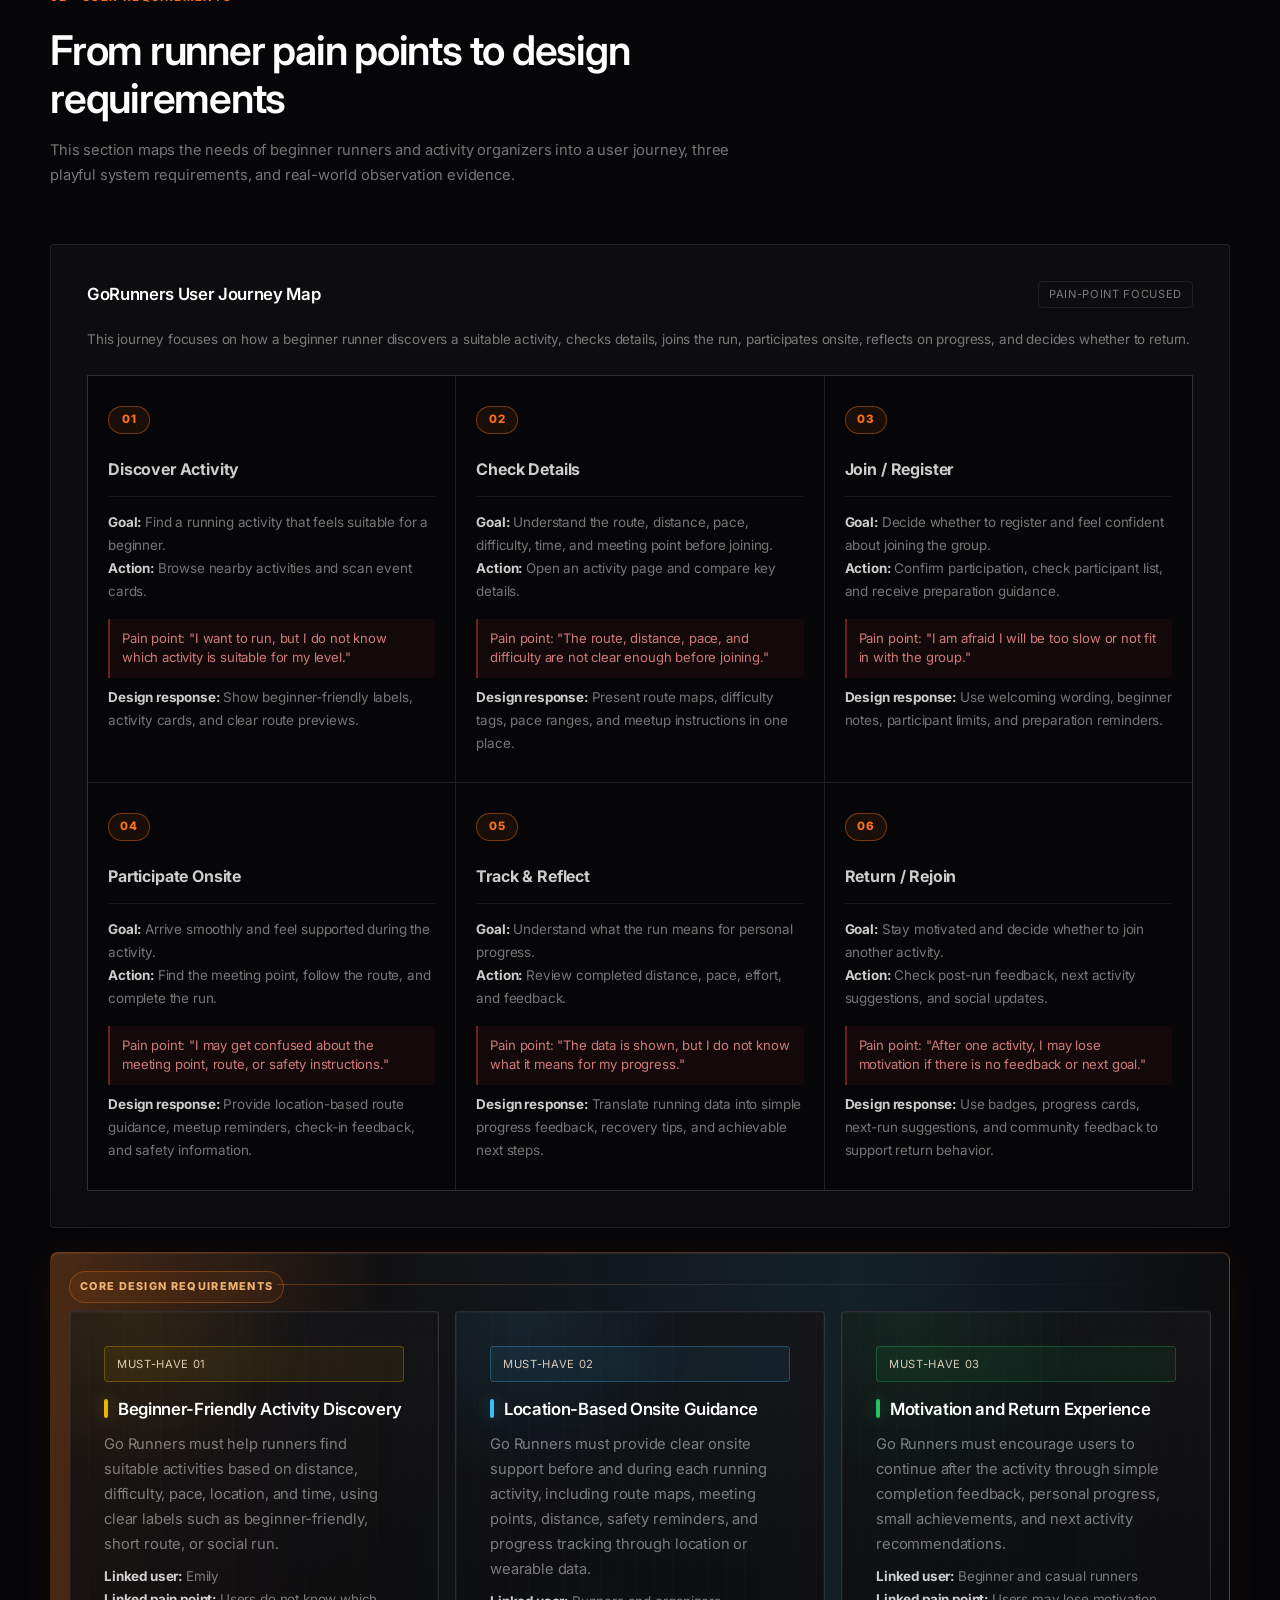
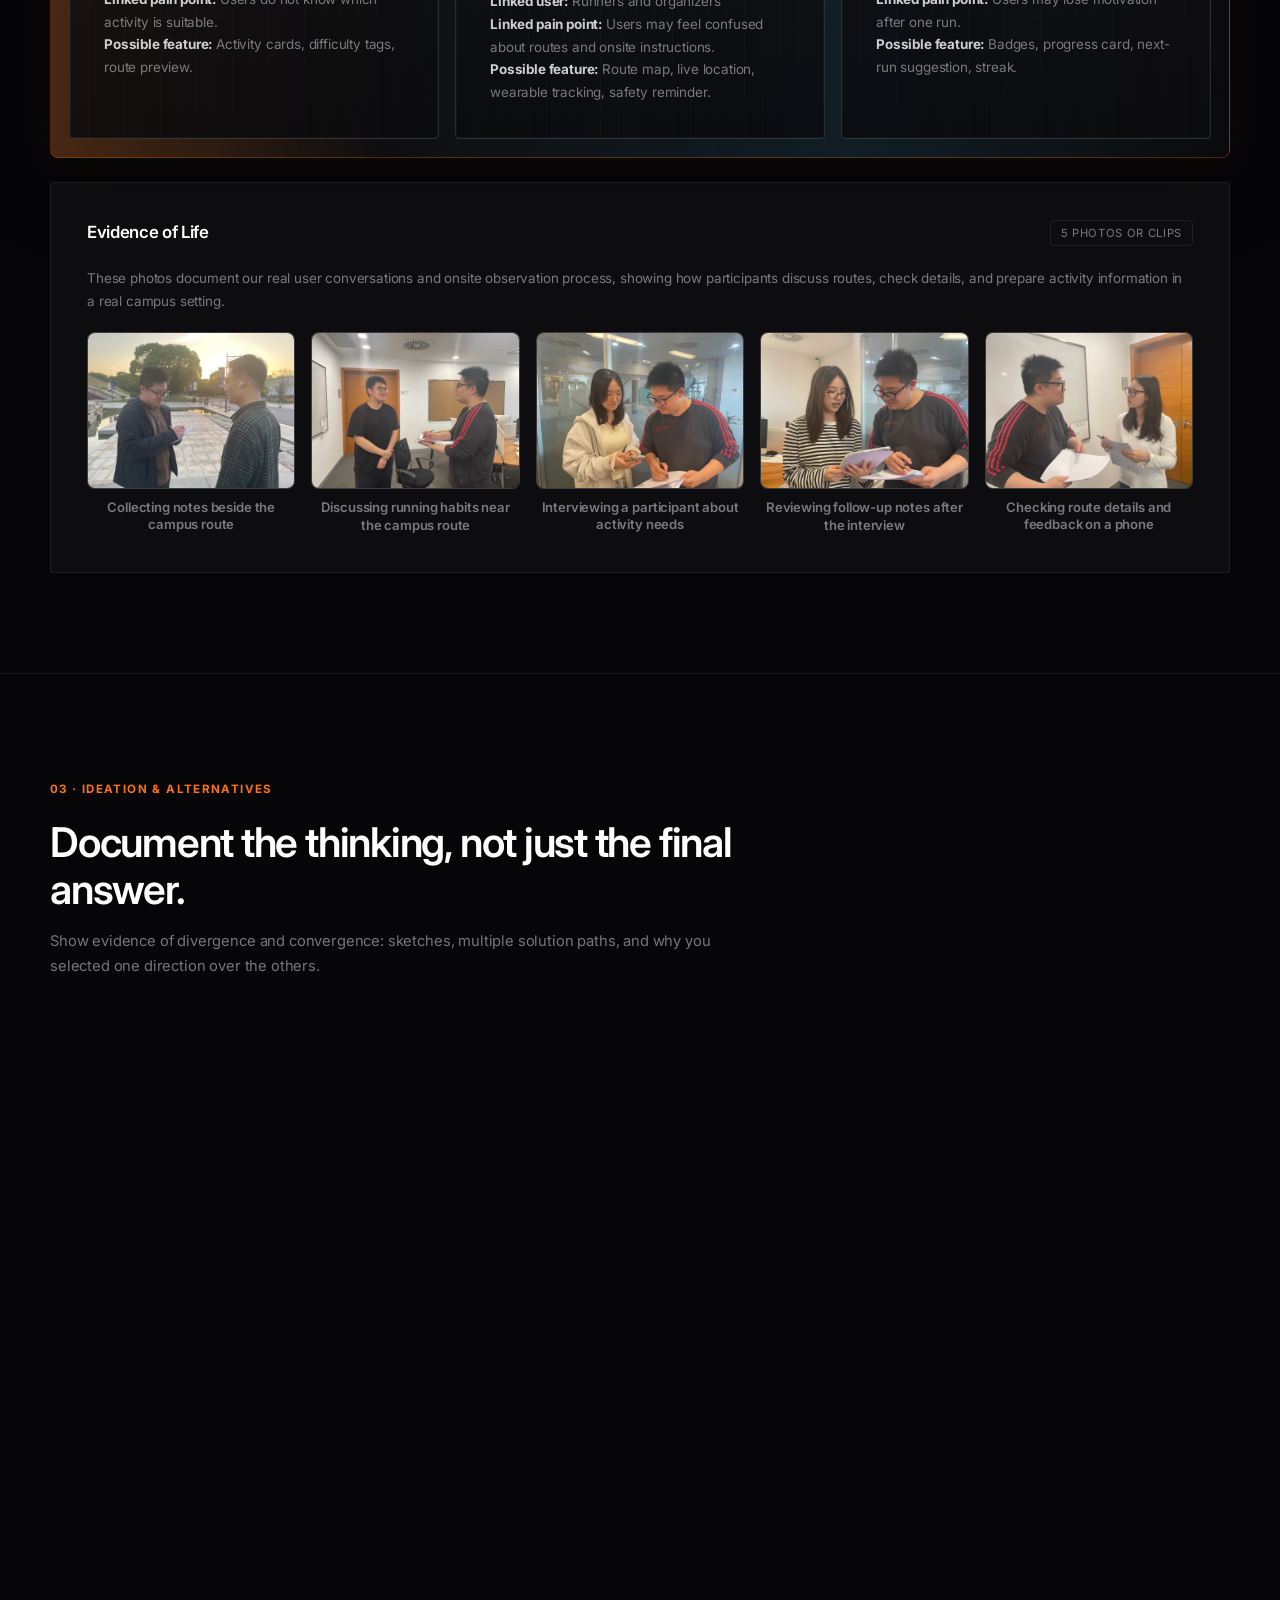
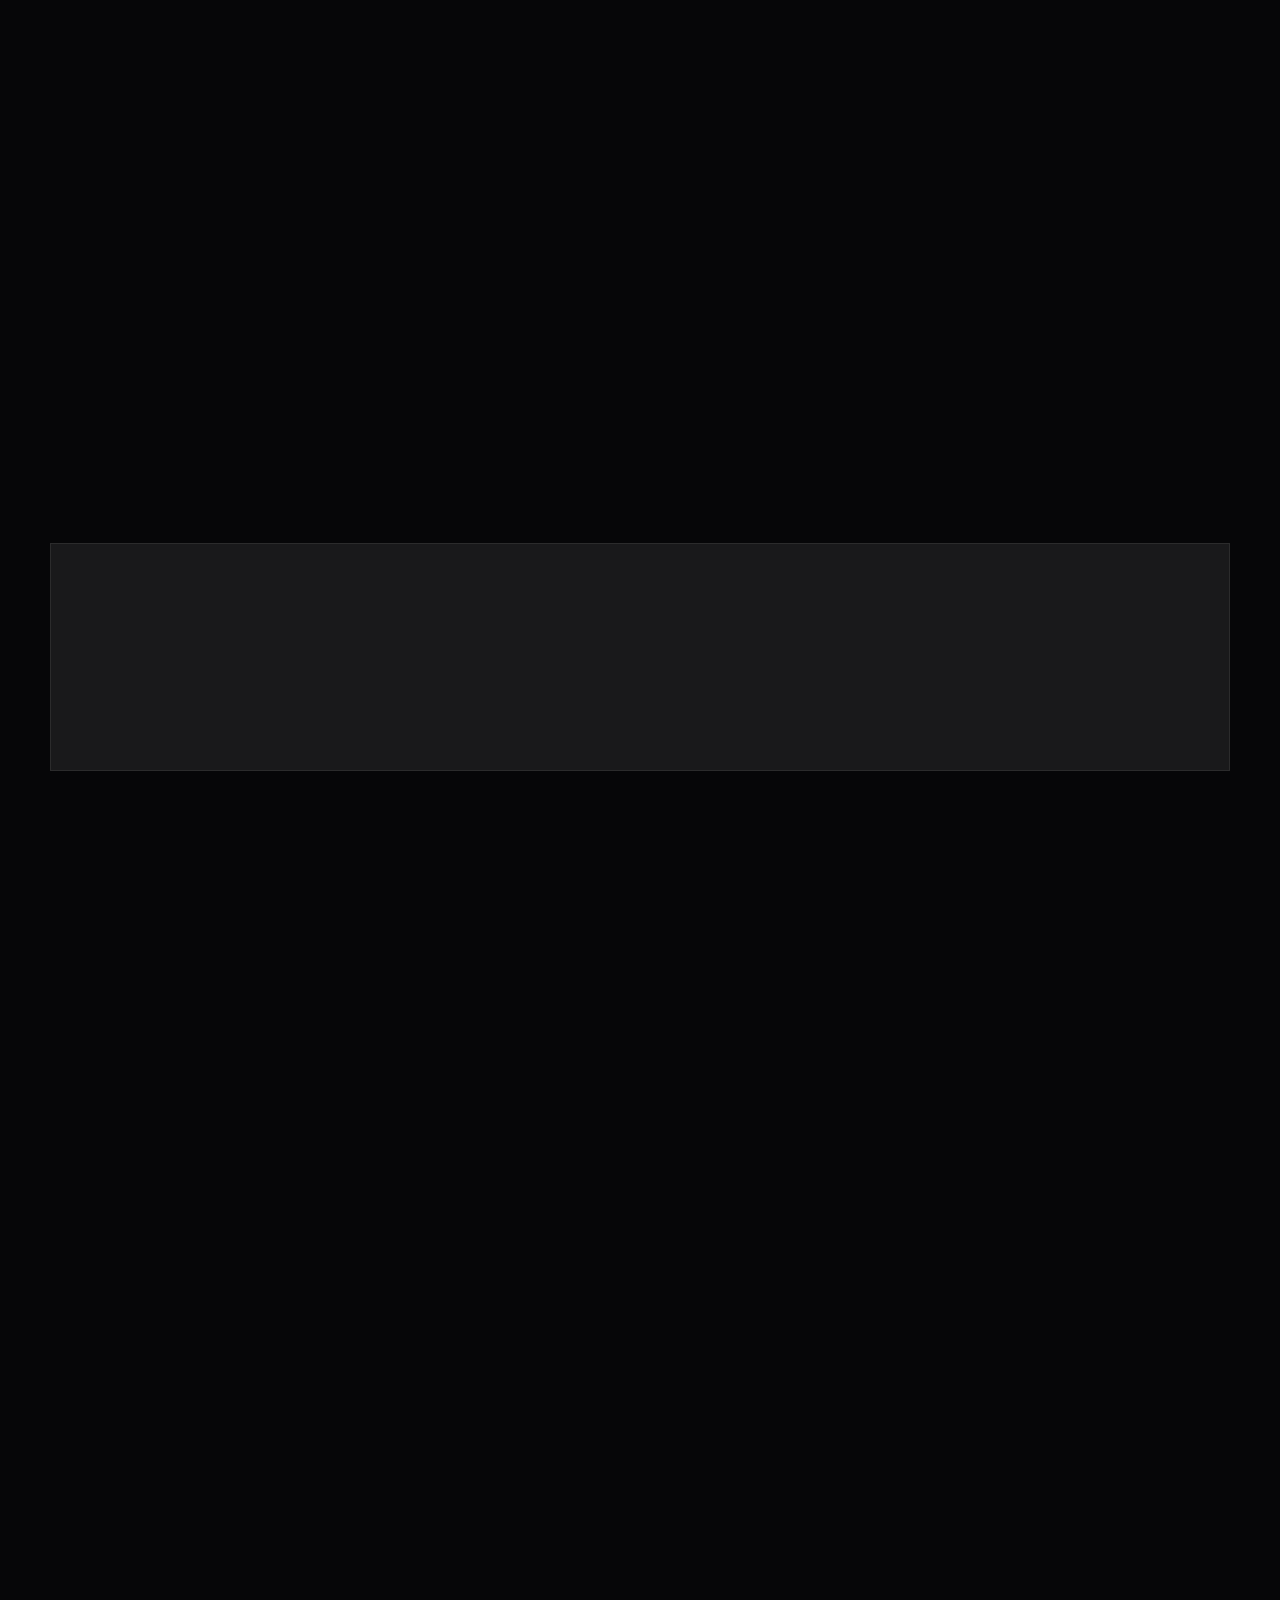
==== commit 9e12e292: "add AI reflection examples" ====
--- a/index.html
+++ b/index.html
@@ -1246,17 +1246,29 @@
 
         <div class="g3">
           <article class="card reveal">
-            <div class="chip">Prompt log</div>
-            <h3 style="margin-top: 14px;">What AI was used for</h3>
+            <div class="chip">Example 01 / P-O-A</div>
+            <h3 style="margin-top: 14px;">Refining user research writing</h3>
             <p style="margin-top: 8px;">
-              AI tools supported wording refinement, structure drafting, CSS/layout polishing, debugging suggestions, and visual asset ideation for portfolio presentation.
+              <strong>Prompt:</strong> We asked AI to make persona and interview findings clearer while keeping the meaning from our real user research.
             </p>
+            <p style="margin-top: 8px;">
+              <strong>Outcome:</strong> The output improved wording and structure, but some phrases sounded too generic and did not fully reflect our campus running context.
+            </p>
+            <p style="margin-top: 8px;">
+              <strong>Action:</strong> We rewrote the text using our own interview notes, kept only useful phrasing, and checked that claims matched the evidence collected during Alpha testing.
+            </p>
           </article>
           <article class="card reveal">
-            <div class="chip">Verification</div>
-            <h3 style="margin-top: 14px;">How outputs were checked</h3>
+            <div class="chip">Example 02 / P-O-A</div>
+            <h3 style="margin-top: 14px;">Debugging layout and references</h3>
             <p style="margin-top: 8px;">
-              We did not copy AI output directly as final. Content and code were reviewed against coursework criteria, tested in the browser, and aligned with user feedback from Alpha usability testing.
+              <strong>Prompt:</strong> We asked AI to help adjust the Evidence of Life gallery, update image references, and check whether AI citations followed the required format.
+            </p>
+            <p style="margin-top: 8px;">
+              <strong>Outcome:</strong> The output identified missing citation details and suggested code edits, but it still required manual checking against the actual image filenames and coursework example.
+            </p>
+            <p style="margin-top: 8px;">
+              <strong>Action:</strong> We changed the HTML ourselves, verified the referenced files existed, reviewed the browser result, and corrected the reference list before using it in the final portfolio.
             </p>
           </article>
           <article class="card reveal">
